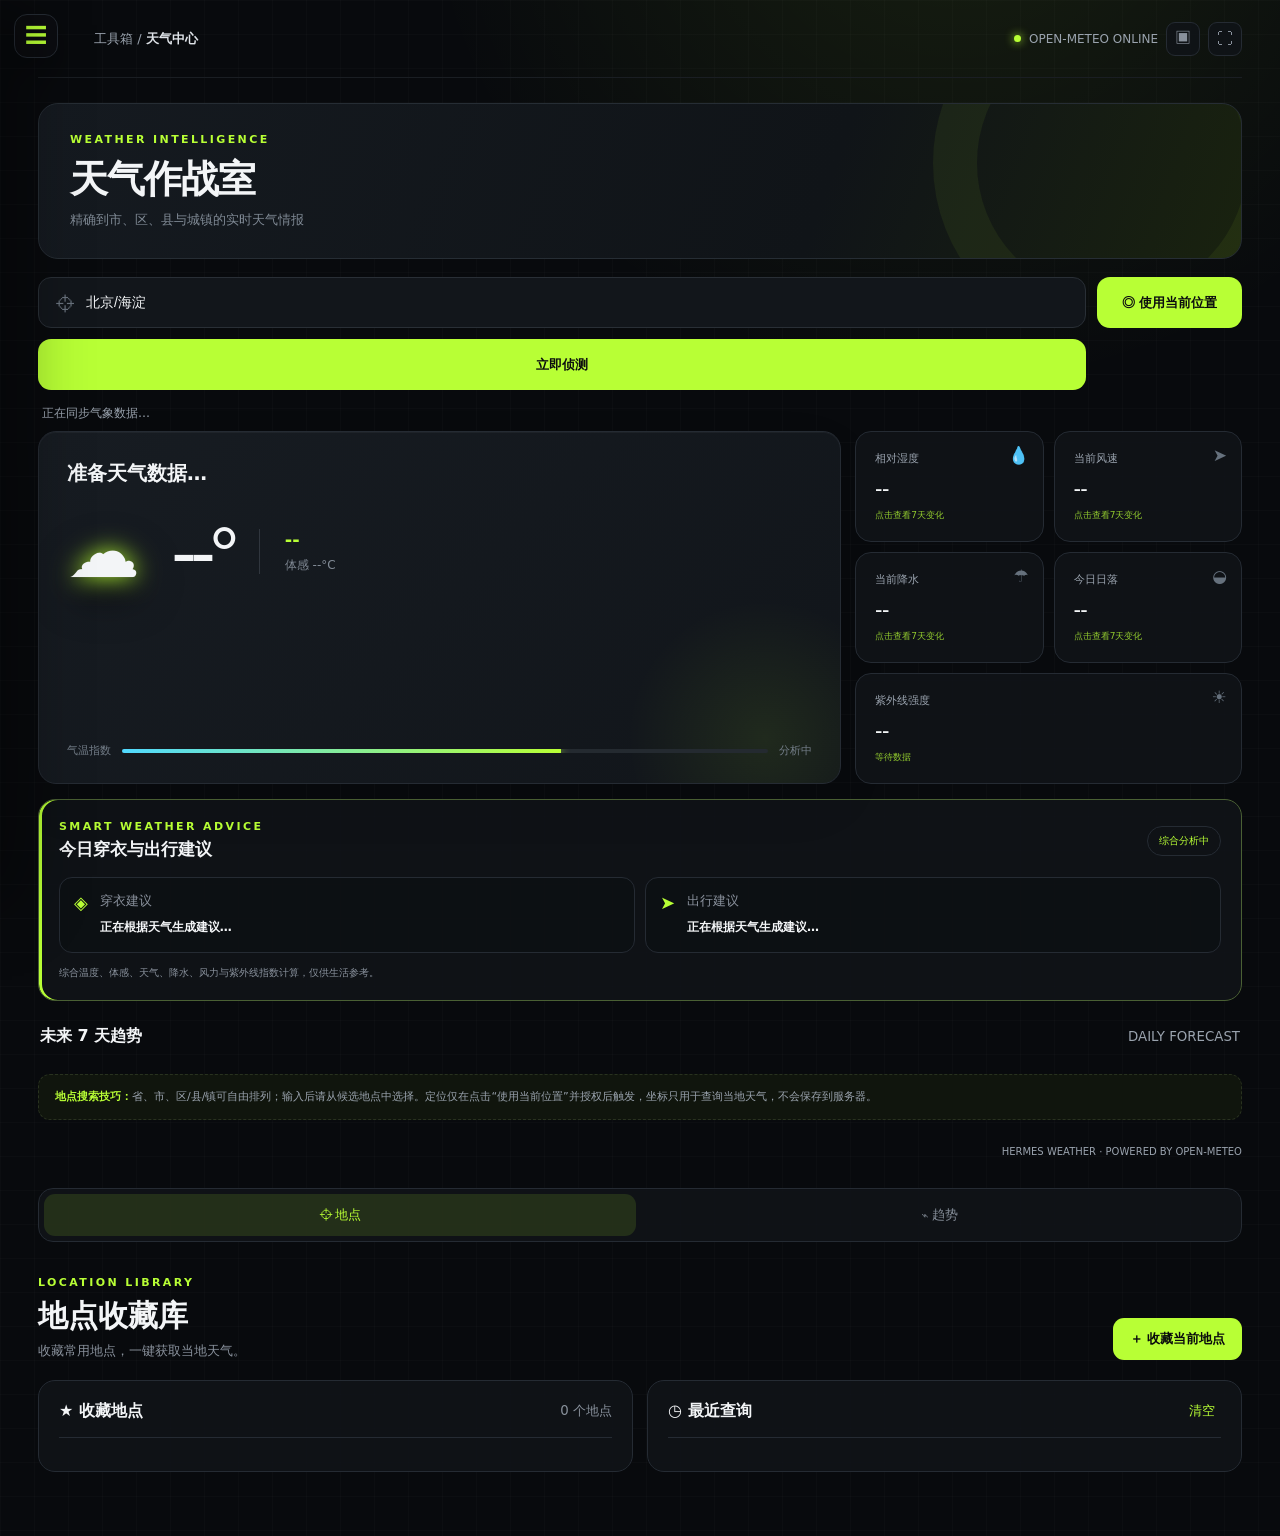
==== index.html @ 8cc435bb "chore: replace all site icons with official brand SVG icons (164 apps)" ====
<!doctype html>
<html lang="zh-CN"><head><meta charset="utf-8"><meta http-equiv="X-UA-Compatible" content="IE=edge"><meta name="renderer" content="webkit"><meta name="format-detection" content="telephone=no"><meta name="apple-mobile-web-app-capable" content="yes"><meta name="app-version" content="1.15.0-niche-sites-icons"><meta name="viewport" content="width=device-width,initial-scale=1,viewport-fit=cover"><title>Hermes Weather</title>
<style>
:root{--bg:#080a0d;--surface:#111419;--surface2:#171b21;--line:#252b33;--text:#f3f5f7;--muted:#89919c;--green:#b8ff35;--green2:#80d900;--cyan:#51d9ff;--danger:#ff646d}*{box-sizing:border-box}html{scroll-behavior:smooth}body{margin:0;min-height:100vh;color:var(--text);font-family:"Microsoft YaHei UI","Segoe UI",system-ui,sans-serif;background:var(--bg);background-image:radial-gradient(circle at 75% -10%,rgba(184,255,53,.09),transparent 28%),linear-gradient(rgba(255,255,255,.014) 1px,transparent 1px),linear-gradient(90deg,rgba(255,255,255,.014) 1px,transparent 1px);background-size:auto,34px 34px,34px 34px}.shell{display:grid;grid-template-columns:78px 1fr;min-height:100vh}.sidebar{position:fixed;inset:0 auto 0 0;width:78px;background:#0c0e11;border-right:1px solid #1d2228;display:flex;flex-direction:column;align-items:center;z-index:20}.logo{width:43px;height:43px;margin:22px 0 30px;border-radius:13px;display:grid;place-items:center;background:var(--green);color:#090b0d;font:bold 21px "Segoe UI";box-shadow:0 0 30px #b8ff3530}.nav{display:flex;flex-direction:column;gap:12px}.nav-item{position:relative;width:46px;height:46px;border:0;border-radius:12px;background:transparent;color:#717984;display:grid;place-items:center;font-size:20px;cursor:pointer}.nav-item.active,.nav-item:hover{color:var(--green);background:#b8ff3510}.nav-item.active:before{content:"";position:absolute;left:-16px;width:3px;height:23px;border-radius:3px;background:var(--green);box-shadow:0 0 12px var(--green)}.avatar{margin-top:auto;margin-bottom:22px;width:37px;height:37px;border-radius:50%;display:grid;place-items:center;background:#20252c;color:var(--green);font-weight:bold;border:1px solid #303740}.page{grid-column:2;padding:0 38px 38px;max-width:1500px;width:100%;margin:auto}.topbar{height:78px;display:flex;align-items:center;justify-content:space-between;border-bottom:1px solid #1a1e23}.crumb{color:#737b86;font-size:13px}.crumb b{color:#dfe3e8}.online{display:flex;align-items:center;gap:8px;color:#828b96;font-size:12px}.dot{width:7px;height:7px;border-radius:50%;background:var(--green);box-shadow:0 0 10px var(--green)}.banner{position:relative;overflow:hidden;margin:25px 0 18px;padding:29px 31px;border-radius:20px;border:1px solid #262d34;background:linear-gradient(110deg,#151a20 0%,#101418 65%,#19220f 100%)}.banner:after{content:"";position:absolute;width:270px;height:270px;right:-50px;top:-120px;border:44px solid rgba(184,255,53,.06);border-radius:50%}.eyebrow{color:var(--green);font-size:11px;font-weight:800;letter-spacing:2.4px}.banner h1{font-size:clamp(25px,3vw,39px);margin:8px 0 6px;letter-spacing:-1px}.banner p{color:#7f8994;margin:0;font-size:13px}.search-area{display:grid;grid-template-columns:1fr auto;gap:11px;margin:0 0 15px}.searchbox{position:relative}.searchbox:before{content:"⌖";position:absolute;left:17px;top:50%;transform:translateY(-50%);color:#69727d;font-size:19px}.searchbox input{width:100%;height:51px;padding:0 20px 0 47px;color:#f3f5f7;background:#12161b;border:1px solid #292f36;border-radius:13px;outline:none;font-size:14px;transition:.2s}.searchbox input:focus{border-color:#607e2d;box-shadow:0 0 0 3px #b8ff350c}.search-area button{height:51px;padding:0 25px;border:0;border-radius:13px;color:#0b0d0f;background:var(--green);font-weight:900;cursor:pointer;transition:.2s}.search-area button:hover{background:#ccff6e;transform:translateY(-1px)}.search-area button:disabled{filter:grayscale(.7);cursor:wait}.status{min-height:26px;padding:0 4px;color:#78818c;font-size:12px}.status.error{color:var(--danger)}.dashboard{display:grid;grid-template-columns:minmax(410px,1.35fr) minmax(280px,.65fr);gap:14px}.hero{position:relative;overflow:hidden;min-height:280px;padding:28px;border:1px solid var(--line);border-radius:18px;background:linear-gradient(135deg,#171c22,#11151a)}.hero:before{content:"";position:absolute;right:-75px;bottom:-105px;width:300px;height:300px;border-radius:50%;background:radial-gradient(circle,#b8ff3516,transparent 65%)}.location{font-size:20px;font-weight:900}.updated{color:#707985;font-size:11px;margin-top:7px}.hero-main{display:flex;align-items:center;margin-top:22px}.big-icon{font-size:73px;width:105px;filter:drop-shadow(0 12px 18px #0009)}.temperature{font:800 72px "Segoe UI";letter-spacing:-5px}.condition-wrap{margin-left:25px;padding-left:25px;border-left:1px solid #30363e}.condition{color:var(--green);font-size:18px;font-weight:800}.feels{color:#818a95;margin-top:7px;font-size:12px}.tempbar{position:absolute;left:28px;right:28px;bottom:25px;display:flex;align-items:center;gap:11px;color:#747e89;font-size:11px}.bar{height:4px;flex:1;border-radius:4px;background:#242a30;overflow:hidden}.bar i{display:block;width:68%;height:100%;background:linear-gradient(90deg,var(--cyan),var(--green));box-shadow:0 0 10px var(--green)}.metrics{display:grid;grid-template-columns:1fr 1fr;gap:10px}.metric{position:relative;overflow:hidden;padding:19px;border:1px solid var(--line);border-radius:16px;background:var(--surface);transition:.2s}.metric:hover{border-color:#3b472d;transform:translateY(-2px)}.metric small{display:block;color:#78818c;font-size:11px}.metric b{display:block;font:700 21px "Segoe UI";margin-top:10px}.metric span{position:absolute;right:14px;top:13px;color:#66717d;font-size:17px}.forecast-head{display:flex;justify-content:space-between;align-items:center;margin:25px 2px 11px}.forecast-head h2{margin:0;font-size:16px}.forecast-head small{color:#646d77}.forecast{display:grid;grid-template-columns:repeat(7,1fr);gap:9px}.day{position:relative;overflow:hidden;text-align:center;padding:17px 7px;border-radius:15px;border:1px solid var(--line);background:var(--surface);transition:.2s}.day:first-child{border-color:#678c29;background:linear-gradient(180deg,#1b2316,#12161a)}.day:first-child:before{content:"TODAY";position:absolute;right:-20px;top:9px;width:70px;transform:rotate(42deg);color:#0a0c0e;background:var(--green);font:bold 7px "Segoe UI"}.day:hover{transform:translateY(-4px);border-color:#4c5d34}.day .date{color:#79828d;font-size:11px;line-height:1.7}.day .icon{font-size:31px;margin:11px 0 7px;filter:drop-shadow(0 7px 8px #0007)}.day .desc{min-height:34px;font-size:11px}.day .temp{font:700 13px "Segoe UI";margin:8px 0}.day .rain{color:var(--cyan);font-size:10px}.tip{margin-top:16px;padding:13px 16px;border-radius:12px;border:1px dashed #29321f;background:#10150d;color:#778269;font-size:11px}.tip b{color:var(--green)}footer{text-align:right;color:#484f58;font-size:10px;margin-top:18px}@media(max-width:930px){.dashboard{grid-template-columns:1fr}.hero{min-height:260px}.metrics{grid-template-columns:repeat(4,1fr)}.forecast{overflow-x:auto;grid-template-columns:repeat(7,125px);padding-bottom:8px}}@media(max-width:680px){.shell{grid-template-columns:1fr}.sidebar{display:none}.page{grid-column:1;padding:0 17px 25px}.topbar{height:58px}.banner{padding:22px}.metrics{grid-template-columns:1fr 1fr}.hero-main{flex-wrap:wrap}.big-icon{font-size:55px;width:80px}.temperature{font-size:57px}.condition-wrap{margin-left:14px;padding-left:14px}.search-area button{padding:0 16px}.forecast-head{margin-top:20px}}

.view{display:none}.view.active-view{display:block}.tool-view{padding-top:30px;animation:fadeIn .25s ease}@keyframes fadeIn{from{opacity:0;transform:translateY(5px)}to{opacity:1;transform:none}}.tool-head{display:flex;justify-content:space-between;align-items:flex-end;margin-bottom:20px}.tool-head h1{font-size:30px;margin:7px 0 5px}.tool-head p{color:var(--muted);font-size:13px;margin:0}.lime-btn{border:0;border-radius:11px;padding:12px 17px;background:var(--green);color:#090b0d;font-weight:900;cursor:pointer}.tool-grid{display:grid;grid-template-columns:1fr 1fr;gap:14px}.tool-panel{border:1px solid var(--line);border-radius:17px;background:var(--surface);padding:20px}.panel-title{display:flex;align-items:center;justify-content:space-between;padding-bottom:15px;border-bottom:1px solid var(--line)}.panel-title small{color:var(--muted)}.text-btn{border:0;background:none;color:var(--green);cursor:pointer}.place-list{display:grid;gap:8px;padding-top:13px}.place-item{display:flex;align-items:center;justify-content:space-between;padding:13px;border:1px solid #242a31;border-radius:12px;background:#0e1115;cursor:pointer;transition:.2s}.place-item:hover{border-color:var(--green);transform:translateX(3px)}.place-item b{font-size:13px}.place-item small{display:block;color:var(--muted);margin-top:4px}.place-actions button{border:0;background:none;color:#69727d;cursor:pointer;font-size:16px}.place-actions button:hover{color:var(--danger)}.empty{padding:35px 10px;text-align:center;color:#626b75;font-size:12px}.chart-panel{padding:15px;height:430px}.chart-panel canvas{width:100%;height:100%}.trend-legend{display:flex;gap:18px;color:var(--muted);font-size:11px}.trend-legend i{display:inline-block;width:8px;height:8px;border-radius:50%;margin-right:6px}.high-dot{background:var(--green)}.low-dot{background:var(--cyan)}.trend-cards{display:grid;grid-template-columns:repeat(4,1fr);gap:10px;margin-top:13px}.trend-cards article{padding:17px;border:1px solid var(--line);border-radius:14px;background:var(--surface)}.trend-cards small{display:block;color:var(--muted)}.trend-cards b{display:block;font-size:21px;margin-top:8px}.settings-list{display:grid;gap:10px}.setting-row{display:flex;align-items:center;justify-content:space-between;min-height:82px;padding:18px 20px;border:1px solid var(--line);border-radius:15px;background:var(--surface)}.setting-row small{display:block;color:var(--muted);margin-top:6px}.segmented{display:flex;padding:3px;border-radius:10px;background:#090b0e}.segmented button{border:0;border-radius:8px;padding:8px 16px;background:transparent;color:var(--muted);cursor:pointer}.segmented button.active{background:var(--green);color:#090b0d;font-weight:bold}.color-picks{display:flex;gap:10px}.color-picks button{width:27px;height:27px;border:3px solid transparent;border-radius:50%;background:var(--pick);cursor:pointer}.color-picks button.active{border-color:white;box-shadow:0 0 0 2px var(--pick)}.switch input{display:none}.switch span{display:block;width:45px;height:24px;border-radius:20px;background:#30363d;cursor:pointer;padding:3px}.switch span:after{content:"";display:block;width:18px;height:18px;border-radius:50%;background:#818a94;transition:.2s}.switch input:checked+span{background:#b8ff3540}.switch input:checked+span:after{transform:translateX(21px);background:var(--green)}.setting-input{width:230px;padding:11px 13px;border:1px solid #30363d;border-radius:10px;outline:none;background:#0b0e12;color:var(--text)}.setting-input:focus{border-color:var(--green)}.outline-btn{padding:10px 17px;border:1px solid #61333a;border-radius:10px;background:transparent;color:#ff7a82;cursor:pointer}.toast{position:fixed;right:25px;bottom:25px;z-index:99;padding:13px 18px;border:1px solid #3b472d;border-radius:11px;background:#151b11;color:var(--text);box-shadow:0 15px 40px #0008;transform:translateY(100px);opacity:0;transition:.25s}.toast.show{transform:none;opacity:1}@media(max-width:800px){.tool-grid{grid-template-columns:1fr}.trend-cards{grid-template-columns:1fr 1fr}.tool-head{align-items:flex-start;gap:15px;flex-direction:column}.setting-row{gap:16px}.chart-panel{height:340px}}@media(max-width:520px){.setting-row{align-items:flex-start;flex-direction:column}.setting-input{width:100%}.trend-cards{grid-template-columns:1fr 1fr}}

.custom-bg,.bg-shade{position:fixed;inset:-25px;pointer-events:none;opacity:0;transition:opacity .35s,filter .25s;z-index:-2}.custom-bg{background-position:center;background-size:cover;background-repeat:no-repeat}.bg-shade{inset:0;background:#080a0d;z-index:-1}.has-custom-bg .custom-bg,.has-custom-bg .bg-shade{opacity:1}.has-custom-bg{background-image:none}.has-custom-bg .sidebar{background:rgba(12,14,17,.9);backdrop-filter:blur(14px)}.has-custom-bg .topbar{background:rgba(8,10,13,.35);backdrop-filter:blur(10px)}.has-custom-bg .banner,.has-custom-bg .hero,.has-custom-bg .metric,.has-custom-bg .day,.has-custom-bg .tool-panel,.has-custom-bg .trend-cards article,.has-custom-bg .setting-row{backdrop-filter:blur(14px);background-color:rgba(15,18,22,.82)}.bg-controls{display:flex;align-items:center;gap:15px}.upload-btn{border-color:#52682d;color:var(--green)}.range-controls{display:flex;gap:22px}.range-controls label{display:grid;grid-template-columns:48px 140px 42px;align-items:center;gap:8px;color:var(--muted);font-size:11px}.range-controls input{accent-color:var(--green)}.range-controls output{color:var(--text);text-align:right;font:11px "Segoe UI"}@media(max-width:650px){.range-controls{width:100%;flex-direction:column}.range-controls label{grid-template-columns:45px 1fr 40px}.bg-controls{width:100%;justify-content:flex-start}}

.accent-controls{display:flex;align-items:center;gap:15px}.custom-color{display:flex;align-items:center;gap:7px;color:var(--muted);font-size:11px;cursor:pointer}.custom-color input{width:30px;height:30px;padding:0;border:0;border-radius:7px;background:transparent;cursor:pointer}.mode-select{display:flex;gap:7px}.mode-select button{padding:9px 13px;border:1px solid #30363d;border-radius:10px;background:#0c0f13;color:var(--muted);cursor:pointer}.mode-select button.active{border-color:var(--green);color:var(--green);background:color-mix(in srgb,var(--green) 9%,transparent)}.mode-select i{font-style:normal;margin-right:4px}.single-range{display:grid;grid-template-columns:minmax(150px,220px) 45px;align-items:center;gap:10px}.single-range input{accent-color:var(--green)}.single-range output{text-align:right;color:var(--text);font:12px "Segoe UI"}
body.theme-light{--bg:#e9edf2;--surface:#f9fafb;--surface2:#eef1f4;--line:#d3d9e0;--text:#171b20;--muted:#65707d;background-color:var(--bg);background-image:radial-gradient(circle at 75% -10%,color-mix(in srgb,var(--green) 15%,transparent),transparent 30%),linear-gradient(rgba(0,0,0,.025) 1px,transparent 1px),linear-gradient(90deg,rgba(0,0,0,.025) 1px,transparent 1px)}body.theme-light .sidebar{background:rgba(247,249,251,var(--panel-alpha));border-color:#d7dde3}body.theme-light .topbar{border-color:#d4dae0}body.theme-light .banner{background:linear-gradient(110deg,rgba(255,255,255,var(--panel-alpha)),rgba(240,244,247,var(--panel-alpha)),color-mix(in srgb,var(--green) 12%,rgba(255,255,255,var(--panel-alpha))))}body.theme-light .hero,body.theme-light .metric,body.theme-light .day,body.theme-light .tool-panel,body.theme-light .trend-cards article,body.theme-light .setting-row{background:rgba(249,250,251,var(--panel-alpha));box-shadow:0 8px 30px rgba(37,48,59,.07)}body.theme-light .searchbox input,body.theme-light .setting-input,body.theme-light .place-item,body.theme-light .mode-select button{background:rgba(255,255,255,.92);color:#171b20;border-color:#cfd6dd}body.theme-light .day:first-child{background:linear-gradient(180deg,color-mix(in srgb,var(--green) 12%,white),rgba(249,250,251,var(--panel-alpha)))}body.theme-light .bg-shade{background:#eef1f4}.hero,.metric,.day,.tool-panel,.trend-cards article,.setting-row,.banner{background-color:rgba(var(--panel-rgb,17,20,25),var(--panel-alpha,.88))}.sidebar{background-color:rgba(var(--sidebar-rgb,12,14,17),var(--panel-alpha,.88))}@media(max-width:700px){.mode-select{flex-wrap:wrap}.accent-controls{width:100%;justify-content:space-between}.single-range{width:100%}}

.searchbox{z-index:12}.suggestions{position:absolute;left:0;right:0;top:57px;display:none;max-height:330px;overflow:auto;padding:7px;border:1px solid var(--line);border-radius:13px;background:rgba(var(--panel-rgb),.97);box-shadow:0 20px 50px #0009;backdrop-filter:blur(18px);z-index:50}.suggestions.show{display:block}.suggestion{display:flex;align-items:center;justify-content:space-between;padding:11px 12px;border-radius:9px;cursor:pointer}.suggestion:hover,.suggestion.selected{background:color-mix(in srgb,var(--green) 11%,transparent)}.suggestion b{font-size:12px}.suggestion small{display:block;color:var(--muted);margin-top:3px;font-size:10px}.suggestion em{font-style:normal;color:#5f6975;font-size:10px}.suggestion-empty{padding:18px;text-align:center;color:var(--muted);font-size:11px}.weather-scene{position:fixed;inset:0;overflow:hidden;pointer-events:none;z-index:-4;transition:background 1s}.scene-sky,.scene-clouds,.scene-rain,.scene-snow,.scene-flash{position:absolute;inset:0}.scene-sky{transition:background 1s}.weather-clear .scene-sky{background:radial-gradient(circle at 78% 18%,rgba(255,191,55,.38),transparent 17%),linear-gradient(150deg,#163353,#090c12 70%)}.weather-cloudy .scene-sky{background:linear-gradient(150deg,#29333e,#090b0e 75%)}.weather-rain .scene-sky,.weather-storm .scene-sky{background:linear-gradient(150deg,#172b3c,#07090d 72%)}.weather-snow .scene-sky{background:linear-gradient(150deg,#7a94a7,#18212a 72%)}.weather-fog .scene-sky{background:linear-gradient(150deg,#64717a,#15191d 75%)}.scene-orb{position:absolute;right:10%;top:8%;width:150px;height:150px;border-radius:50%;opacity:0;transition:1s}.weather-clear .scene-orb{opacity:.85;background:#ffd769;box-shadow:0 0 70px #ffcb4f80}.scene-clouds{opacity:0;background:radial-gradient(ellipse at 20% 22%,rgba(210,223,231,.2) 0 9%,transparent 28%),radial-gradient(ellipse at 75% 34%,rgba(178,194,204,.18) 0 12%,transparent 32%);animation:cloudMove 24s ease-in-out infinite alternate}.weather-cloudy .scene-clouds,.weather-rain .scene-clouds,.weather-storm .scene-clouds,.weather-snow .scene-clouds,.weather-fog .scene-clouds{opacity:1}@keyframes cloudMove{to{transform:translateX(5%) scale(1.08)}}.weather-rain .scene-rain,.weather-storm .scene-rain{opacity:.55;background-image:repeating-linear-gradient(105deg,transparent 0 18px,rgba(116,207,255,.5) 19px 20px,transparent 21px 35px);background-size:42px 110px;animation:rainFall .55s linear infinite}@keyframes rainFall{to{background-position:-15px 110px}}.scene-rain,.scene-snow{opacity:0}.weather-snow .scene-snow{opacity:.75;background-image:radial-gradient(circle,#fff 0 2px,transparent 2.5px),radial-gradient(circle,#d9f3ff 0 1.5px,transparent 2px);background-size:55px 70px,83px 92px;animation:snowFall 7s linear infinite}@keyframes snowFall{to{background-position:40px 350px,-35px 460px}}.weather-storm .scene-flash{animation:flash 6s infinite}@keyframes flash{0%,90%,94%,100%{background:transparent}91%,93%{background:rgba(210,235,255,.18)}}.has-custom-bg .weather-scene{mix-blend-mode:screen;opacity:.6}body.theme-light .weather-scene{filter:saturate(.75) brightness(1.3);opacity:.42}body.weather-clear{--weather-glow:#ffd24d}body.weather-rain{--weather-glow:#51d9ff}body.weather-snow{--weather-glow:#dff7ff}body.weather-storm{--weather-glow:#9da9ff}body.weather-cloudy,body.weather-fog{--weather-glow:#aebdca}.big-icon{text-shadow:0 0 25px var(--weather-glow,var(--green))}.hero{box-shadow:inset 0 1px rgba(255,255,255,.04),0 20px 60px rgba(0,0,0,calc((100 - var(--opacity-num,88))*.004))}

/* Full-screen weather particle layer and layout repairs */
.weather-scene{position:fixed;inset:0;width:100vw;height:100vh;z-index:-3;overflow:hidden}.weather-canvas{position:absolute;inset:0;width:100%;height:100%;display:block;opacity:.92}.custom-bg{z-index:-4}.bg-shade{z-index:-2}.shell{position:relative;z-index:1}.page{min-width:0;padding-bottom:64px}.nav-item.active:before{left:-14px}.forecast{min-width:0}.day{min-width:0}.day:first-child:before{right:-17px;top:10px}.day .desc{overflow-wrap:anywhere;line-height:1.45}.updated,.status,.metric small,.day .date,.forecast-head small,.tip,footer,.crumb,.online{color:#9aa3ae}.tip{line-height:1.6}footer{min-height:28px;padding:8px 0 4px}.search-area{position:relative;z-index:15}.dashboard,.forecast-head,.forecast,.tip,footer{position:relative;z-index:2}@media(max-width:1100px){.forecast{grid-template-columns:repeat(7,minmax(105px,1fr));gap:7px}.day{padding-left:5px;padding-right:5px}.day .desc{font-size:10px}}@media(max-width:930px){.forecast{grid-template-columns:repeat(7,125px);overflow-x:auto;scrollbar-color:var(--green) transparent}.page{padding-bottom:75px}}@media(max-width:680px){.hero-main{gap:2px}.condition-wrap{max-width:44%}.updated{overflow-wrap:anywhere}.page{padding-bottom:80px}}@media(prefers-reduced-motion:reduce){.weather-canvas{display:none}.scene-clouds,.scene-flash{animation:none!important}}
body{isolation:isolate}.custom-bg{z-index:0}.bg-shade{z-index:1}.weather-scene{z-index:2}.shell{z-index:3}.sidebar{z-index:20}.toast{z-index:99}
.weather-scene{opacity:1!important;visibility:visible!important}.scene-sky{opacity:.72}.has-custom-bg .scene-sky{opacity:.28}.weather-canvas{opacity:1;mix-blend-mode:screen}.weather-rain .weather-canvas,.weather-storm .weather-canvas{filter:drop-shadow(0 0 2px rgba(120,210,255,.45))}.weather-snow .weather-canvas{filter:drop-shadow(0 0 3px rgba(255,255,255,.65))}@media(prefers-reduced-motion:reduce){.weather-canvas{display:block!important;opacity:.72}.scene-clouds,.scene-flash{animation:none!important}}

/* Precipitation must remain visible across the entire viewport, including translucent panels. */
.weather-canvas{position:fixed!important;inset:0!important;width:100vw!important;height:100vh!important;z-index:12!important;pointer-events:none!important;opacity:.68!important;mix-blend-mode:screen;visibility:visible!important}.weather-rain~.weather-canvas,.weather-storm~.weather-canvas{opacity:.72!important}.sidebar{z-index:20}.suggestions{z-index:50}.toast{z-index:99}body.theme-light .weather-canvas{mix-blend-mode:multiply;opacity:.38!important}@media(prefers-reduced-motion:reduce){.weather-canvas{display:block!important;opacity:.32!important}}

.precip-overlay{position:fixed;inset:-120px -80px;z-index:11;pointer-events:none;display:none}.weather-rain .precip-overlay,.weather-storm .precip-overlay{display:block;opacity:.38;background-image:repeating-linear-gradient(107deg,transparent 0 20px,rgba(150,218,255,.62) 21px 22px,transparent 23px 42px);background-size:48px 125px;animation:fullRain .62s linear infinite;mix-blend-mode:screen}.weather-storm .precip-overlay{opacity:.5;animation-duration:.42s}.weather-snow .precip-overlay{display:block;opacity:.5;background-image:radial-gradient(circle,rgba(255,255,255,.9) 0 2px,transparent 2.7px),radial-gradient(circle,rgba(220,245,255,.8) 0 1.4px,transparent 2px);background-size:58px 72px,91px 105px;animation:fullSnow 7s linear infinite;mix-blend-mode:screen}@keyframes fullRain{to{background-position:-34px 125px}}@keyframes fullSnow{to{background-position:45px 430px,-35px 525px}}body.theme-light .weather-rain .precip-overlay,body.theme-light .weather-storm .precip-overlay{mix-blend-mode:multiply;opacity:.25}@media(prefers-reduced-motion:reduce){.precip-overlay{animation:none!important;opacity:.2!important}}

/* Refined weather depth: soft far precipitation + random near particles. */
.weather-rain .precip-overlay{opacity:calc(.20 * var(--fx-intensity,1));background-size:61px 145px;animation-duration:.78s}.weather-storm .precip-overlay{opacity:calc(.28 * var(--fx-intensity,1));background-size:48px 132px;animation-duration:.52s}.weather-snow .precip-overlay{opacity:calc(.32 * var(--fx-intensity,1))}.weather-rain .weather-canvas,.weather-storm .weather-canvas{opacity:.78!important}.weather-snow .weather-canvas{opacity:.82!important}

/* Natural droplet rain: Canvas draws teardrop particles; CSS supplies only a subtle distant layer. */
.weather-rain .precip-overlay,.weather-storm .precip-overlay{display:block;background-image:radial-gradient(ellipse at center,rgba(168,222,250,.55) 0 1px,transparent 1.7px);background-size:38px 64px;animation:farDrops 1.4s linear infinite;mix-blend-mode:screen;opacity:.08}.rain-level-1 .precip-overlay{animation-duration:1.65s;opacity:.05}.rain-level-2 .precip-overlay{animation-duration:1.2s;opacity:.07}.rain-level-3 .precip-overlay{animation-duration:.88s;opacity:.09}.rain-level-4 .precip-overlay{animation-duration:.68s;opacity:.16}@keyframes farDrops{to{background-position:-18px 128px}}.weather-rain .weather-canvas,.weather-storm .weather-canvas{opacity:.9!important;filter:drop-shadow(0 1px 2px rgba(94,185,235,.18))}body.theme-light .weather-rain .precip-overlay,body.theme-light .weather-storm .precip-overlay{opacity:.035;mix-blend-mode:multiply}body.theme-light .weather-rain .weather-canvas,body.theme-light .weather-storm .weather-canvas{opacity:.62!important;mix-blend-mode:multiply}

/* Grid precipitation removed: all rain/snow now comes from random Canvas particles only. */
.precip-overlay,.weather-rain .precip-overlay,.weather-storm .precip-overlay,.weather-snow .precip-overlay{display:none!important;background:none!important;animation:none!important}

.top-actions{display:flex;align-items:center;gap:8px}.window-action{width:34px;height:34px;padding:0;border:1px solid var(--line);border-radius:9px;background:rgba(var(--panel-rgb),var(--panel-alpha));color:var(--muted);cursor:pointer;font-size:16px}.window-action:hover{border-color:var(--green);color:var(--green)}
/* Fullscreen and compact-window layout */
body.fullscreen-ui .page{max-width:none;padding-left:42px;padding-right:42px}body.fullscreen-ui .banner{margin-top:18px}.shell,.page{min-height:100vh}.hero-main,.metric,.day{min-width:0}
@media(max-width:760px){.page{padding:0 12px 70px}.topbar{height:54px}.crumb{font-size:11px}.online{display:none}.banner{margin:13px 0 12px;padding:19px 18px;border-radius:15px}.banner h1{font-size:25px}.banner p{font-size:11px}.search-area{grid-template-columns:minmax(0,1fr) auto;gap:7px}.searchbox input{height:46px;padding-left:40px;font-size:12px}.search-area button{height:46px;padding:0 13px;font-size:12px}.dashboard{gap:9px}.hero{min-height:235px;padding:19px}.location{font-size:17px}.big-icon{font-size:50px;width:72px}.temperature{font-size:52px}.condition-wrap{margin-left:9px;padding-left:10px}.metrics{gap:7px}.metric{padding:14px}.metric b{font-size:17px}.forecast-head{margin-top:17px}.tip{font-size:10px;padding:10px}.tool-view{padding-top:18px}.tool-head h1{font-size:24px}.chart-panel{height:300px}}
@media(max-width:480px){.top-actions{gap:4px}.window-action{width:30px;height:30px}.search-area{grid-template-columns:1fr}.search-area button{width:100%}.hero-main{display:grid;grid-template-columns:58px 82px 1fr}.big-icon{font-size:42px;width:auto}.temperature{font-size:44px}.condition-wrap{max-width:none}.metrics{grid-template-columns:1fr 1fr}.metric{min-height:82px}.forecast{grid-template-columns:repeat(7,112px)}.tool-grid{grid-template-columns:1fr}.trend-cards{grid-template-columns:1fr 1fr}.settings-list{gap:7px}.setting-row{padding:15px}.mode-select{width:100%}.mode-select button{flex:1;padding:8px 5px}.color-picks{gap:7px}}
@media(max-width:380px){.page{padding-left:8px;padding-right:8px}.banner h1{font-size:22px}.metrics{grid-template-columns:1fr}.hero-main{grid-template-columns:50px 72px 1fr}.temperature{font-size:39px}.forecast{grid-template-columns:repeat(7,105px)}}

/* Prevent narrow-window horizontal clipping caused by intrinsic grid/card widths. */
html,body{max-width:100%;overflow-x:hidden}.page,.view,.dashboard,.hero,.metrics,.metric,.search-area,.searchbox,.forecast-head,.tip{max-width:100%;min-width:0}.metrics>*{min-width:0}.searchbox input{min-width:0}.shell{width:100%}@media(max-width:480px){.metrics{grid-template-columns:minmax(0,1fr) minmax(0,1fr)}.metric{overflow:hidden}.metric b{font-size:15px;white-space:nowrap}.metric span{right:9px}.page{width:100%;overflow-x:hidden}.forecast{max-width:100%;overflow-x:auto}}

@media(max-width:540px){.metrics{grid-template-columns:1fr}.metric{width:100%}.dashboard{grid-template-columns:1fr}.search-area{grid-template-columns:1fr}.search-area button{width:100%}.banner,.hero,.metrics,.metric{box-sizing:border-box}.topbar{padding-right:2px}}

.locate-btn{height:58px;padding:0 18px;border:1px solid color-mix(in srgb,var(--green) 45%,var(--line));border-radius:13px;background:rgba(var(--panel-rgb),var(--panel-alpha));color:var(--text);font-weight:700;cursor:pointer;white-space:nowrap;transition:.2s}.locate-btn:hover{border-color:var(--green);color:var(--green)}.locate-btn:disabled{opacity:.55;cursor:wait}@media(max-width:760px){.search-area{flex-wrap:wrap}.searchbox{flex:1 1 100%}.locate-btn,#btn{flex:1}}

.metric{width:100%;color:var(--text);text-align:left;font-family:inherit;cursor:pointer}.metric:focus-visible{outline:2px solid var(--green);outline-offset:2px}.metric em{display:block;margin-top:8px;color:var(--green);font-size:9px;font-style:normal;opacity:.78}.metric-modal{position:fixed;inset:0;z-index:120;display:none;align-items:center;justify-content:center;padding:20px;background:#020407c9;backdrop-filter:blur(12px)}.metric-modal.show{display:flex}.metric-dialog{position:relative;width:min(820px,96vw);max-height:92vh;overflow:auto;padding:27px;border:1px solid color-mix(in srgb,var(--green) 35%,var(--line));border-radius:20px;background:rgba(var(--panel-rgb),.98);box-shadow:0 30px 90px #000}.metric-dialog h2{margin:7px 0}.metric-dialog p{margin:0 0 16px;color:var(--muted)}.metric-close{position:absolute;right:16px;top:14px;width:34px;height:34px;border:1px solid var(--line);border-radius:9px;background:transparent;color:var(--text);font-size:22px;cursor:pointer}.metric-dialog canvas{display:block;width:100%;height:300px}.metric-values{display:grid;grid-template-columns:repeat(7,1fr);gap:7px;margin-top:14px}.metric-values div{padding:10px 5px;border:1px solid var(--line);border-radius:10px;text-align:center}.metric-values small{display:block;color:var(--muted)}.metric-values b{display:block;margin-top:5px;font-size:12px}@media(max-width:650px){.metric-dialog canvas{height:230px}.metric-values{grid-template-columns:repeat(4,1fr)}}

.metrics .uv-metric{grid-column:1/-1}.advice-panel{margin-top:15px;padding:20px;border:1px solid color-mix(in srgb,var(--green) 25%,var(--line));border-radius:17px;background:rgba(var(--panel-rgb),var(--panel-alpha));box-shadow:inset 3px 0 var(--green)}.advice-title{display:flex;align-items:center;justify-content:space-between;gap:15px}.advice-title h2{margin:5px 0 0;font-size:17px}.advice-title>span{padding:7px 11px;border:1px solid var(--line);border-radius:999px;color:var(--green);font-size:10px}.advice-grid{display:grid;grid-template-columns:1fr 1fr;gap:10px;margin-top:16px}.advice-grid article{display:flex;gap:12px;align-items:flex-start;padding:14px;border:1px solid var(--line);border-radius:13px;background:rgba(0,0,0,.12)}.advice-grid article>span{color:var(--green);font-size:18px}.advice-grid small{display:block;color:var(--muted);margin-bottom:6px}.advice-grid b{font-size:12px;line-height:1.75}.advice-panel>p{margin:13px 0 0;color:var(--muted);font-size:10px}@media(max-width:650px){.advice-grid{grid-template-columns:1fr}.advice-title{align-items:flex-start;flex-direction:column}}

body.compact-ui .page{max-width:980px}body.compact-ui .banner{padding-top:18px;padding-bottom:18px}body.compact-ui .weather-canvas{display:block!important;visibility:visible!important;opacity:.72!important}body.compact-ui .weather-scene{display:block!important;visibility:visible!important}.compact-ui .scene-sky,.compact-ui .scene-clouds,.compact-ui .scene-orb{animation-play-state:running!important}
/* Mobile dock regression fix: keep all four tool views reachable on narrow web screens. */
@media(max-width:680px){
 .page{padding-bottom:calc(92px + env(safe-area-inset-bottom))}
 .sidebar{display:flex;position:fixed;left:0;right:0;bottom:0;top:auto;width:auto;height:calc(72px + env(safe-area-inset-bottom));padding:7px 8px env(safe-area-inset-bottom);flex-direction:row;align-items:center;z-index:1000;border-right:0;border-top:1px solid rgba(255,255,255,.12);background:rgba(var(--sidebar-rgb,12,14,17),.96);backdrop-filter:blur(20px)}
 .sidebar .logo,.sidebar .avatar{display:none}.nav{display:grid;grid-template-columns:1fr;width:100%;gap:4px}
 .nav-item{width:100%;height:56px;border-radius:13px;display:flex;flex-direction:column;gap:2px;align-items:center;justify-content:center;font-size:20px}
 .nav-item::after{content:attr(data-label);font-size:11px;font-weight:700;letter-spacing:.04em}.nav-item.active:before{display:none}
 .nav-item.active{background:color-mix(in srgb,var(--green) 13%,transparent)}
 .toast{bottom:calc(86px + env(safe-area-inset-bottom))}
}

.weather-subtabs{display:flex;gap:8px;margin:22px 0 4px;padding:5px;border:1px solid var(--line);border-radius:15px;background:rgba(var(--panel-rgb,17,20,25),var(--panel-alpha,.88));position:relative;z-index:3}.weather-subtab{flex:1;min-height:42px;border:0;border-radius:11px;background:transparent;color:var(--muted);font:700 13px inherit;cursor:pointer}.weather-subtab:hover,.weather-subtab.active{color:var(--green);background:color-mix(in srgb,var(--green) 12%,transparent)}.weather-subpanel{display:none}.weather-subpanel.active-subpanel{display:block;animation:fadeIn .2s ease}.network-banner{background:linear-gradient(110deg,#101820,#101418 62%,#102122)}.network-grid{display:grid;grid-template-columns:1.12fr .88fr;gap:14px}.network-card{padding:24px;border:1px solid var(--line);border-radius:19px;background:rgba(var(--panel-rgb,17,20,25),var(--panel-alpha,.88));box-shadow:0 20px 50px rgba(0,0,0,.22)}.network-card-head{display:flex;align-items:flex-start;justify-content:space-between;gap:14px}.network-card-head small{color:var(--green);font-size:10px;letter-spacing:1.4px}.network-card h2{margin:6px 0 0;font-size:19px}.network-state{padding:6px 10px;border:1px solid var(--line);border-radius:999px;color:var(--muted);font-size:10px}.network-state.loading{color:var(--green);animation:pulse 1.2s ease-in-out infinite}.network-state.error{color:var(--danger)}@keyframes pulse{50%{opacity:.45}}.ip-hero{display:flex;align-items:center;justify-content:space-between;gap:12px;margin:28px 0 21px}.ip-hero>b{font:800 clamp(25px,4vw,42px) "Segoe UI";letter-spacing:-1px;word-break:break-all}.icon-action{width:38px;height:38px;border:1px solid var(--line);border-radius:10px;background:transparent;color:var(--green);font-size:20px;cursor:pointer}.network-details{display:grid;grid-template-columns:1fr 1fr;gap:9px}.network-details>div{padding:14px;border:1px solid var(--line);border-radius:12px;background:rgba(0,0,0,.13)}.network-details small{display:block;color:var(--muted);font-size:10px}.network-details b{display:block;margin-top:7px;font-size:13px;word-break:break-word}.network-note{color:var(--muted);font-size:11px;line-height:1.65}.speed-display{display:flex;align-items:flex-end;justify-content:center;gap:8px;margin:42px 0 24px}.speed-display b{font:800 clamp(48px,8vw,78px) "Segoe UI";letter-spacing:-2px;color:var(--green);min-width:120px;text-align:right}.speed-display b.idle{color:var(--muted);letter-spacing:0}.speed-display span{padding-bottom:12px;color:var(--muted);font-weight:700}.speed-progress{height:9px;border-radius:99px;background:#080a0d;overflow:hidden}.speed-progress i{display:block;width:0;height:100%;border-radius:inherit;background:linear-gradient(90deg,var(--cyan),var(--green));box-shadow:0 0 15px var(--green);transition:width .15s}.speed-progress.running i{animation:speedSweep 1.25s ease-in-out infinite}@keyframes speedSweep{0%{width:8%;transform:translateX(-100%)}65%{width:62%}100%{width:25%;transform:translateX(420%)}}.speed-button{width:100%;margin-top:15px;min-height:46px}.network-tip{margin-top:14px;padding:14px 16px;border:1px dashed var(--line);border-radius:12px;color:var(--muted);font-size:11px}.network-tip b{color:var(--green)}@media(max-width:800px){.network-grid{grid-template-columns:1fr}}@media(max-width:520px){.weather-subtabs{position:sticky;top:4px;z-index:40}.network-card{padding:18px}.network-details{grid-template-columns:1fr}.speed-display{margin-top:28px}}
@media(max-width:680px){#networkView{padding-bottom:130px}.speed-card{margin-bottom:30px}}

/* Today hot news */
.news-banner{background:linear-gradient(112deg,#17140d,#111419 58%,#18120f)}.news-toolbar{display:flex;align-items:center;justify-content:space-between;gap:14px;margin:16px 0 12px}.news-meta{color:var(--muted);font-size:12px}.news-meta b{color:var(--text)}.news-refresh{min-width:112px;min-height:40px}.news-refresh:disabled{opacity:.55;cursor:wait}.news-tabs{display:flex;gap:8px;overflow-x:auto;padding:5px;margin-bottom:14px;border:1px solid var(--line);border-radius:15px;background:rgba(var(--panel-rgb,17,20,25),var(--panel-alpha,.88))}.news-tab{flex:0 0 auto;min-width:92px;height:40px;border:0;border-radius:11px;background:transparent;color:var(--muted);font:700 12px inherit;cursor:pointer}.news-tab:hover,.news-tab.active{color:var(--green);background:color-mix(in srgb,var(--green) 12%,transparent)}.news-layout{display:grid;grid-template-columns:minmax(0,.92fr) minmax(360px,1.08fr);gap:14px;align-items:start}.news-card,.news-reader{border:1px solid var(--line);border-radius:19px;background:rgba(var(--panel-rgb,17,20,25),var(--panel-alpha,.88));box-shadow:0 20px 50px rgba(0,0,0,.22)}.news-list{padding:8px;min-height:520px}.news-item{width:100%;display:grid;grid-template-columns:42px 1fr auto;gap:12px;align-items:center;padding:14px 12px;border:0;border-bottom:1px solid var(--line);background:transparent;color:var(--text);text-align:left;cursor:pointer;border-radius:12px}.news-item:hover,.news-item.active{background:color-mix(in srgb,var(--green) 8%,transparent)}.news-rank{display:grid;place-items:center;width:34px;height:34px;border-radius:10px;background:rgba(255,255,255,.045);color:var(--muted);font:800 13px "Segoe UI"}.news-item:nth-child(-n+3) .news-rank{color:#090b0d;background:var(--green)}.news-copy{min-width:0}.news-copy b{display:block;font-size:14px;line-height:1.55;overflow-wrap:anywhere;word-break:normal}.news-copy small{display:block;margin-top:5px;color:var(--muted);white-space:nowrap;overflow:hidden;text-overflow:ellipsis}.news-arrow{color:var(--green);font-size:18px}.news-empty{display:grid;place-items:center;min-height:500px;padding:32px;color:var(--muted);text-align:center;line-height:1.8}.news-reader{position:sticky;top:16px;overflow:hidden}.news-reader-head{display:flex;align-items:center;justify-content:space-between;gap:12px;padding:14px 16px;border-bottom:1px solid var(--line)}.news-reader-head div{min-width:0}.news-reader-head small{display:block;color:var(--green);font-size:10px}.news-reader-head b{display:block;margin-top:5px;white-space:nowrap;overflow:hidden;text-overflow:ellipsis;font-size:13px}.news-external{color:var(--muted);font-size:11px;text-decoration:none;white-space:nowrap}.news-external:hover{color:var(--green)}.news-frame-wrap{position:relative;height:min(68vh,680px);background:#fff}.news-frame{width:100%;height:100%;border:0;background:#fff}.news-article-body{min-height:520px;max-height:68vh;overflow:auto;padding:24px 26px;background:rgba(var(--panel-rgb,17,20,25),.72);line-height:1.9}.news-article-body h1{margin:0 0 12px;font-size:21px;line-height:1.45}.news-article-body p{margin:0 0 14px;color:var(--text)}.news-article-body .news-crawler-meta{margin-bottom:20px;color:var(--muted);font-size:11px}.news-video-meta{display:flex;flex-direction:column;gap:6px;margin-bottom:12px}.news-video-meta b{font-size:16px;line-height:1.5}.news-video-meta small,.news-video-desc{color:var(--muted);font-size:11px}.news-video-frame{display:block;width:100%;height:min(58vh,520px);border:0;border-radius:12px;background:#000}.news-fallback-frame{display:block;width:100%;height:min(58vh,520px);margin:18px 0;border:1px solid var(--line);border-radius:12px;background:#fff}.news-reader-modal{position:fixed;inset:0;z-index:160;display:none;place-items:center;padding:28px}.news-reader-modal.open{display:grid}.news-reader-backdrop{position:absolute;inset:0;border:0;background:rgba(3,5,8,.78);backdrop-filter:blur(10px);cursor:pointer}.news-reader-modal .news-reader{position:relative;top:auto;width:min(1000px,94vw);max-height:90vh;overflow:hidden;z-index:1;box-shadow:0 35px 100px rgba(0,0,0,.65)}.news-reader-actions{display:flex;align-items:center;gap:12px}.news-reader-close{width:34px;height:34px;border:1px solid var(--line);border-radius:10px;background:rgba(255,255,255,.05);color:var(--text);font-size:22px;cursor:pointer}.news-reader-close:hover{color:var(--green);border-color:var(--green)}body.news-reader-open{overflow:hidden}.news-reader-modal .news-article-body{max-height:calc(90vh - 64px);min-height:min(620px,72vh)}@media(max-width:680px){.news-reader-modal{padding:10px}.news-reader-modal .news-reader{width:100%;max-height:94vh}.news-reader-modal .news-article-body{min-height:70vh;max-height:calc(94vh - 62px);padding:15px}.news-video-frame,.news-fallback-frame{height:52vh}}.news-reader-placeholder{display:grid;place-items:center;min-height:460px;padding:34px;text-align:center;color:#6d747c;line-height:1.8}.news-reader-placeholder.hidden{display:none}.news-article-error{display:grid;place-items:center;min-height:460px;padding:30px;text-align:center;color:var(--muted);line-height:1.8}.news-source-note{padding:10px 16px;color:var(--muted);font-size:10px;line-height:1.55}@media(max-width:900px){.news-layout{grid-template-columns:1fr}.news-reader{position:relative;top:0}.news-frame-wrap{height:62vh}}@media(max-width:680px){.nav{grid-template-columns:1fr}.news-toolbar{align-items:flex-start}.news-list{min-height:390px}.news-empty{min-height:380px}#newsView{padding-bottom:120px}.news-frame-wrap{height:58vh}}
.news-tab-divider{flex:0 0 1px;height:26px;align-self:center;background:var(--line);margin:0 3px}.news-tab.ai-zone{color:var(--cyan)}.news-tab.ai-zone.active,.news-tab.ai-zone:hover{color:var(--cyan);background:color-mix(in srgb,var(--cyan) 13%,transparent)}.news-list{min-height:0}.news-pager{display:flex;flex-wrap:wrap;gap:7px;padding:12px 14px 14px;border-top:1px solid var(--line);position:sticky;bottom:0;z-index:3;background:rgba(var(--panel-rgb,17,20,25),.97);backdrop-filter:blur(14px)}.news-page{min-width:78px;height:34px;padding:0 11px;border:1px solid var(--line);border-radius:9px;background:transparent;color:var(--muted);font:700 11px inherit;cursor:pointer}.news-page:hover,.news-page.active{border-color:color-mix(in srgb,var(--green) 45%,var(--line));color:var(--green);background:color-mix(in srgb,var(--green) 10%,transparent)}.news-article-cover,.news-article-image{display:block;width:min(100%,920px);max-height:560px;object-fit:contain;margin:16px auto;border:1px solid var(--line);border-radius:14px;background:#05070a}.news-image-gallery{display:grid;grid-template-columns:repeat(2,minmax(0,1fr));gap:12px;margin:20px 0}.news-image-gallery .news-article-image{width:100%;height:260px;margin:0;object-fit:cover}.news-article-image-caption{display:block;margin:-9px 0 15px;color:var(--muted);font-size:10px;text-align:center}@media(max-width:680px){.news-tab-divider{display:none}.news-page{flex:1 1 calc(33.333% - 7px);min-width:72px}.news-image-gallery{grid-template-columns:1fr}.news-image-gallery .news-article-image{height:auto;max-height:420px}}
.ai-search-panel{margin-bottom:18px;padding:22px;border:1px solid color-mix(in srgb,var(--cyan) 34%,var(--line));border-radius:20px;background:linear-gradient(120deg,rgba(15,28,34,.96),rgba(var(--panel-rgb,17,20,25),var(--panel-alpha,.9)));box-shadow:0 22px 60px rgba(0,0,0,.24);position:relative;z-index:4}.ai-search-copy{display:flex;align-items:flex-start;gap:14px}.ai-search-copy>span{display:grid;place-items:center;flex:0 0 42px;height:42px;border-radius:13px;color:#071014;background:linear-gradient(135deg,var(--cyan),var(--green));font-size:20px;box-shadow:0 0 24px color-mix(in srgb,var(--cyan) 30%,transparent)}.ai-search-copy h2{margin:3px 0 5px;font-size:22px}.ai-search-copy p{margin:0;color:var(--muted);font-size:12px;line-height:1.6}.ai-search-form{display:grid;grid-template-columns:1fr auto;gap:10px;margin-top:17px}.ai-search-form input{min-width:0;height:50px;padding:0 17px;border:1px solid var(--line);border-radius:13px;outline:0;background:rgba(0,0,0,.24);color:var(--text);font:500 14px inherit}.ai-search-form input:focus{border-color:var(--cyan);box-shadow:0 0 0 3px color-mix(in srgb,var(--cyan) 13%,transparent)}.ai-search-form button{min-width:168px;border:0;border-radius:13px;background:linear-gradient(135deg,var(--cyan),var(--green));color:#071014;font:800 13px inherit;cursor:pointer}.ai-search-form button:hover{filter:brightness(1.08)}.ai-search-foot{display:flex;justify-content:space-between;gap:12px;margin-top:10px;color:var(--cyan);font-size:10px}.ai-search-foot small{color:var(--muted);text-align:right}.news-layout{display:block}.news-card{width:100%;max-width:none}.news-item{cursor:pointer}.news-source-note-inline{padding:12px 15px;color:var(--muted);font-size:10px;border-top:1px solid var(--line)}.study-nav-icon{display:grid;place-items:center;width:28px;height:28px;color:currentColor}.study-nav-icon svg{width:24px;height:24px;display:block;fill:none;stroke:currentColor;stroke-width:1.8;stroke-linecap:round;stroke-linejoin:round}.study-view{padding-top:18px}.study-shell{overflow:hidden;border:1px solid var(--line);border-radius:18px;background:#080a0d;box-shadow:none}.study-frame{display:block;width:100%;height:calc(100vh - 128px);min-height:720px;border:0;background:#080a0d}@media(max-width:680px){.ai-search-panel{padding:17px}.ai-search-form{grid-template-columns:1fr}.ai-search-form button{height:46px}.ai-search-foot{display:block}.ai-search-foot small{display:block;margin-top:5px;text-align:left}.study-view{padding-top:10px}.study-shell{margin:0 -17px -25px;border-radius:0;border-left:0;border-right:0}.study-frame{height:calc(100vh - 140px);min-height:520px}}

/* Left drawer Dock and official-site directory. */
.shell{z-index:auto;display:block;min-height:100vh}.page{position:relative;z-index:3;grid-column:auto;padding-left:38px}.sidebar{position:fixed;inset:0 auto 0 0;width:250px;align-items:stretch;padding:18px 14px;background:rgba(var(--sidebar-rgb,12,14,17),.98);border-right:1px solid var(--line);box-shadow:24px 0 70px rgba(0,0,0,.45);transform:translateX(-105%);transition:transform .25s ease;z-index:1100}.sidebar .logo{width:46px;height:46px;margin:2px 0 24px 8px}.sidebar .nav{display:flex;flex-direction:column;gap:7px;width:100%}.sidebar .nav-item{width:100%;height:50px;padding:0 14px;border-radius:12px;display:flex;align-items:center;justify-content:flex-start;gap:13px;font-size:20px;text-align:left;color:#dce2e8}.nav-item::after{content:attr(data-label);font-size:13px;font-weight:800;letter-spacing:.08em}.sidebar .nav-item.active:before{left:-14px}.sidebar .avatar{margin:18px 0 0 8px}.dock-toggle{position:fixed;left:14px;top:14px;width:44px;height:44px;border:1px solid var(--line);border-radius:13px;background:rgba(var(--sidebar-rgb,12,14,17),.92);color:var(--green);font-size:22px;cursor:pointer;z-index:1080;box-shadow:0 12px 35px rgba(0,0,0,.28);backdrop-filter:blur(18px)}.dock-toggle:hover{border-color:var(--green)}.dock-backdrop{position:fixed;inset:0;border:0;background:rgba(2,4,7,.68);backdrop-filter:none;opacity:0;visibility:hidden;pointer-events:none;transition:.25s;z-index:1090}.dock-open{overflow:hidden}body.dock-open .sidebar{transform:translateX(0)}.dock-open .dock-backdrop{opacity:1;visibility:visible;pointer-events:auto}.dock-open .dock-toggle{opacity:0;pointer-events:none}.topbar{padding-left:56px}.sites-banner{background:linear-gradient(112deg,#111925,#101418 58%,#18230f)}.site-search-wrap{display:grid;grid-template-columns:auto minmax(0,1fr) auto auto;align-items:center;gap:10px;padding:10px 12px;border:1px solid var(--line);border-radius:15px;background:rgba(var(--panel-rgb,17,20,25),var(--panel-alpha,.94))}.site-search-wrap>span{color:var(--green);font-size:21px}.site-search-wrap input{min-width:0;height:44px;padding:0 14px;border:1px solid var(--line);border-radius:11px;outline:0;background:rgba(0,0,0,.22);color:var(--text);font:600 13px inherit}.site-search-wrap input:focus{border-color:var(--green);box-shadow:0 0 0 3px color-mix(in srgb,var(--green) 11%,transparent)}.site-search-wrap button{height:44px;padding:0 14px;border:1px solid var(--line);border-radius:10px;background:transparent;color:var(--muted);font:700 11px inherit;cursor:pointer}.site-search-wrap button:hover{color:var(--green);border-color:var(--green)}.site-search-wrap small{min-width:70px;color:#aab2bc;font-size:10px;text-align:right}.site-search-empty{display:none;margin:18px 0;padding:30px;border:1px dashed var(--line);border-radius:15px;color:var(--muted);text-align:center}.site-search-empty.show{display:block}.site-tabs{display:flex;gap:8px;overflow-x:auto;padding:5px;scrollbar-width:none;-ms-overflow-style:none;scroll-snap-type:x proximity;margin:16px 0;border:1px solid var(--line);border-radius:15px;background:rgba(var(--panel-rgb,17,20,25),var(--panel-alpha,.9))}.site-tabs::-webkit-scrollbar{display:none}.site-tab{flex:0 0 auto;min-width:96px;height:44px;scroll-snap-align:start;border:0;border-radius:11px;background:transparent;color:var(--muted);font:800 12px inherit;cursor:pointer}.site-tab.active,.site-tab:hover{color:var(--green);background:color-mix(in srgb,var(--green) 12%,transparent)}.site-category{display:none}.site-category.active{display:block;animation:fadeIn .22s ease}.site-category-head{display:flex;align-items:end;justify-content:space-between;margin:22px 2px 12px}.site-category-head h2{margin:0;font-size:21px}.site-category-head p{margin:0;color:var(--muted);font-size:11px}.site-grid{display:grid;grid-template-columns:repeat(3,minmax(0,1fr));gap:12px}.site-card{display:flex;flex-direction:column;min-height:210px;padding:19px;border:1px solid var(--line);border-radius:17px;background:rgba(var(--panel-rgb,17,20,25),var(--panel-alpha,.9));box-shadow:0 16px 40px rgba(0,0,0,.18)}.site-card-icon{display:grid;place-items:center;width:40px;height:40px;border-radius:12px;background:color-mix(in srgb,var(--green) 12%,transparent);color:var(--green);font-size:20px}.site-card h3{margin:14px 0 7px;font-size:16px}.site-card p{flex:1;margin:0;color:var(--muted);font-size:11px;line-height:1.75}.site-actions{display:flex;gap:8px;margin-top:16px}.site-actions a{flex:1;min-height:44px;display:grid;place-items:center;border:1px solid var(--line);border-radius:10px;color:var(--text);font-size:11px;font-weight:800;text-decoration:none}.site-actions .site-official{border-color:color-mix(in srgb,var(--green) 42%,var(--line));color:var(--green)}.site-actions .site-download{background:var(--green);color:#090b0d;border-color:var(--green)}@media(max-width:980px){.site-grid{grid-template-columns:repeat(2,minmax(0,1fr))}}@media(max-width:680px){.page{padding:0 12px 70px}.sidebar{display:flex;left:0;right:auto;bottom:0;top:0;width:min(82vw,280px);height:100vh;padding:18px 14px;flex-direction:column;align-items:stretch;border-top:0;border-right:1px solid var(--line);transform:translateX(-105%)}.sidebar .logo{display:grid}.sidebar .avatar{display:grid}.sidebar .nav{display:flex;width:100%;gap:7px}.sidebar .nav-item{width:100%;height:50px;display:flex;flex-direction:row;justify-content:flex-start}.sidebar .nav-item.active:before{display:block}.toast{bottom:25px}.topbar{padding-left:52px}.site-search-wrap{grid-template-columns:auto minmax(0,1fr) auto;gap:7px}.site-search-wrap small{grid-column:2/4;text-align:left}.site-grid{grid-template-columns:1fr}.site-card{min-height:190px}.site-tabs{margin-top:12px}.site-category-head{align-items:flex-start;flex-direction:column;gap:5px}}
.site-card-icon{overflow:hidden}.site-logo{display:block;width:100%;height:100%;object-fit:contain;border-radius:9px}
</style></head><body><button id="dockToggle" class="dock-toggle" type="button" aria-label="打开导航栏" aria-controls="mainDock" aria-expanded="false">☰</button><button id="dockBackdrop" class="dock-backdrop" type="button" aria-label="关闭导航栏"></button><div id="weatherScene" class="weather-scene"><div class="scene-sky"></div><div class="scene-orb"></div><div class="scene-clouds"></div><div class="scene-flash"></div></div><canvas id="weatherCanvas" class="weather-canvas"></canvas><div id="customBg" class="custom-bg"></div><div id="bgShade" class="bg-shade"></div><div class="shell"><aside id="mainDock" class="sidebar" aria-label="主导航"><div class="logo">H</div><nav class="nav"><button class="nav-item active" data-view="weather" data-label="天气" title="天气中心">☁</button><button class="nav-item" data-view="news" data-label="热点" title="今日热点">◉</button><button class="nav-item" data-view="study" data-label="学习" title="学习目标"><span class="study-nav-icon" aria-hidden="true"><svg viewBox="0 0 24 24"><rect x="5" y="4" width="14" height="17" rx="2.5"></rect><path d="M9 4V3h6v1"></path><path d="m8.5 12 2 2 5-5"></path><path d="M9 17h6"></path></svg></span></button><button class="nav-item" data-view="network" data-label="网络" title="网络工具">⌁</button><button class="nav-item" data-view="sites" data-label="官网" title="软件官网合集">▦</button><button class="nav-item" data-view="settings" data-label="设置" title="工具箱设置">⚙</button></nav><div class="avatar">天</div></aside><main class="page"><header class="topbar"><div class="crumb">工具箱 / <b>天气中心</b></div><div class="top-actions"><div class="online"><i class="dot"></i> OPEN-METEO ONLINE</div><button class="window-action" id="compactBtn" title="小窗模式">▣</button><button class="window-action" id="fullscreenBtn" title="全屏模式（F11）">⛶</button></div></header><section id="weatherSuiteView" class="view active-view"><section id="weatherView"><section class="banner"><div class="eyebrow">WEATHER INTELLIGENCE</div><h1>天气作战室</h1><p>精确到市、区、县与城镇的实时天气情报</p></section><form class="search-area" id="form"><div class="searchbox"><input id="city" value="北京/海淀" placeholder="输入省市区（顺序不限），如 海淀 北京市" autocomplete="off"><div id="suggestions" class="suggestions"></div></div><button type="button" id="locateBtn" class="locate-btn" title="经你授权后使用设备位置">◎ 使用当前位置</button><button id="btn">立即侦测</button></form><div class="status" id="status">正在同步气象数据…</div><section class="dashboard"><article class="hero"><div class="location" id="location">准备天气数据…</div><div class="updated" id="updated"></div><div class="hero-main"><div class="big-icon" id="icon">☁️</div><div class="temperature" id="temperature">--°</div><div class="condition-wrap"><div class="condition" id="condition">--</div><div class="feels" id="feels">体感 --°C</div></div></div><div class="tempbar"><span>气温指数</span><div class="bar"><i></i></div><span id="level">分析中</span></div></article><section class="metrics"><button class="metric" data-metric="humidity"><small>相对湿度</small><b id="humidity">--</b><span>💧</span><em>点击查看7天变化</em></button><button class="metric" data-metric="wind"><small>当前风速</small><b id="wind">--</b><span>➤</span><em>点击查看7天变化</em></button><button class="metric" data-metric="rain"><small>当前降水</small><b id="rainNow">--</b><span>☂</span><em>点击查看7天变化</em></button><button class="metric" data-metric="sunset"><small>今日日落</small><b id="sunset">--</b><span>◒</span><em>点击查看7天变化</em></button><button class="metric uv-metric" data-metric="uv"><small>紫外线强度</small><b id="uvIndex">--</b><span>☀</span><em id="uvLevel">等待数据</em></button></section></section><section class="advice-panel"><div class="advice-title"><div><div class="eyebrow">SMART WEATHER ADVICE</div><h2>今日穿衣与出行建议</h2></div><span id="adviceRisk">综合分析中</span></div><div class="advice-grid"><article><span>◈</span><div><small>穿衣建议</small><b id="clothingAdvice">正在根据天气生成建议…</b></div></article><article><span>➤</span><div><small>出行建议</small><b id="travelAdvice">正在根据天气生成建议…</b></div></article></div><p id="adviceBasis">综合温度、体感、天气、降水、风力与紫外线指数计算，仅供生活参考。</p></section><div class="forecast-head"><h2>未来 7 天趋势</h2><small id="hint">DAILY FORECAST</small></div><section class="forecast" id="forecast"></section><div class="tip"><b>地点搜索技巧：</b>省、市、区/县/镇可自由排列；输入后请从候选地点中选择。定位仅在点击“使用当前位置”并授权后触发，坐标只用于查询当地天气，不会保存到服务器。</div><footer>HERMES WEATHER · POWERED BY OPEN-METEO</footer></section>
<nav class="weather-subtabs" aria-label="天气工具"><button class="weather-subtab active" data-weather-tab="places">⌖ 地点</button><button class="weather-subtab" data-weather-tab="trends">⌁ 趋势</button></nav>
<section id="placesView" class="weather-subpanel tool-view active-subpanel"><div class="tool-head"><div><div class="eyebrow">LOCATION LIBRARY</div><h1>地点收藏库</h1><p>收藏常用地点，一键获取当地天气。</p></div><button class="lime-btn" id="saveCurrent">＋ 收藏当前地点</button></div><div class="tool-grid"><article class="tool-panel"><div class="panel-title"><b>★ 收藏地点</b><small id="favCount">0 个地点</small></div><div id="favorites" class="place-list"></div></article><article class="tool-panel"><div class="panel-title"><b>◷ 最近查询</b><button class="text-btn" id="clearRecent">清空</button></div><div id="recent" class="place-list"></div></article></div></section>
<section id="trendsView" class="weather-subpanel tool-view"><div class="tool-head"><div><div class="eyebrow">WEATHER ANALYTICS</div><h1>七日趋势分析</h1><p id="trendLocation">查询天气后查看气温与降水变化。</p></div><div class="trend-legend"><span><i class="high-dot"></i>最高温</span><span><i class="low-dot"></i>最低温</span></div></div><article class="tool-panel chart-panel"><canvas id="trendCanvas" width="1100" height="400"></canvas></article><div class="trend-cards"><article><small>七日最高</small><b id="weekHigh">--</b></article><article><small>七日最低</small><b id="weekLow">--</b></article><article><small>平均温度</small><b id="weekAvg">--</b></article><article><small>最高降水概率</small><b id="weekRain">--</b></article></div></section>
<section id="settingsView" class="weather-subpanel tool-view"><div class="tool-head"><div><div class="eyebrow">PREFERENCES</div><h1>工具箱设置</h1><p>自定义界面外观与本地背景，设置会保存在本机浏览器。</p></div></div><div class="settings-list"><article class="setting-row"><div><b>主题强调色</b><small>选择预设颜色，或使用取色器自定义任意颜色</small></div><div class="accent-controls"><div class="color-picks"><button data-color="#b8ff35" class="active" style="--pick:#b8ff35"></button><button data-color="#51d9ff" style="--pick:#51d9ff"></button><button data-color="#ffb84d" style="--pick:#ffb84d"></button><button data-color="#d49cff" style="--pick:#d49cff"></button></div><label class="custom-color" title="自定义强调色"><input id="customAccent" type="color" value="#b8ff35"><span>自定义</span></label></div></article><article class="setting-row"><div><b>显示模式</b><small>切换暗夜模式或明亮的日间模式</small></div><div class="mode-select"><button data-theme="dark" class="active"><i>☾</i> 暗夜</button><button data-theme="light"><i>☀</i> 日间</button><button data-theme="system"><i>◐</i> 跟随系统</button></div></article><article class="setting-row"><div><b>界面透明度</b><small>调整天气卡片、面板和侧边栏的透明程度</small></div><div class="single-range"><input id="panelOpacity" type="range" min="5" max="100" value="88"><output id="opacityValue">88%</output></div></article><article class="setting-row bg-setting"><div><b>自定义背景</b><small>从本地上传 JPG、PNG、WebP 或 GIF（建议不超过 8 MB）</small></div><div class="bg-controls"><input id="bgUpload" type="file" accept="image/jpeg,image/png,image/webp,image/gif" hidden><button class="outline-btn upload-btn" id="chooseBg">选择图片</button><button class="text-btn" id="removeBg">恢复默认</button></div></article><article class="setting-row bg-setting"><div><b>背景显示</b><small>调节图片明暗与模糊程度，让文字保持清晰</small></div><div class="range-controls"><label>暗度 <input id="bgDarkness" type="range" min="0" max="90" value="55"><output id="darknessValue">55%</output></label><label>模糊 <input id="bgBlur" type="range" min="0" max="20" value="0"><output id="blurValue">0px</output></label></div></article><article class="setting-row danger-row"><div><b>重置本地数据</b><small>清除收藏、历史和所有设置</small></div><button class="outline-btn" id="resetData">重置数据</button></article></div></section></section>
<section id="newsView" class="view tool-view"><section class="ai-search-panel"><div class="ai-search-copy"><span>✦</span><div><div class="eyebrow">AI WEB RESEARCH</div><h2>AI 全网搜索</h2><p>默认使用秘塔 AI 搜索，由 AI 检索全网、生成总结，并提供引用来源原网址。</p></div></div><form id="aiSearchForm" class="ai-search-form"><input id="aiSearchInput" type="search" placeholder="输入想了解的内容，例如：最近一周全球 AI 行业重大新闻" autocomplete="off" aria-label="AI搜索内容"><button id="aiSearchBtn" type="submit">✦ AI 搜索并总结</button></form><div class="ai-search-foot"><span>默认引擎：秘塔 AI 搜索</span><small>搜索结果将在当前网页中跳转，可在秘塔总结页查看全部参考来源。</small></div></section><section class="banner news-banner"><div class="eyebrow">LIVE NEWS RADAR · AI ZONE</div><h1>今日热点与 AI 专区</h1><p>聚合澎湃新闻、哔哩哔哩、量子位与 36氪；AI 专区集中呈现前沿技术资讯，点击后同步读取正文与新闻配图。</p></section><div class="news-toolbar"><div class="news-meta"><b id="newsSourceLabel">综合热点</b> · <span id="newsUpdated">等待刷新</span></div><button id="refreshNews" class="lime-btn news-refresh">↻ 手动刷新</button></div><nav class="news-tabs" aria-label="热点媒体"><button class="news-tab active" data-news-source="all">今日热点</button><button class="news-tab ai-zone" data-news-source="ai">✦ AI专区</button><button class="news-tab" data-news-source="qbitai">量子位</button><button class="news-tab" data-news-source="36kr">36氪</button><span class="news-tab-divider" aria-hidden="true"></span><button class="news-tab" data-news-source="thepaper">澎湃新闻</button><button class="news-tab" data-news-source="bilibili">哔哩哔哩</button></nav><div class="news-layout"><article class="news-card"><div id="newsList" class="news-list"><div class="news-empty">选择“今日热点”后将自动载入实时热榜。</div></div><nav id="newsPager" class="news-pager" aria-label="热点分组"></nav><div class="news-source-note-inline">热点来自公开资讯源。点击后由爬虫提取公开正文与对应图片并在当前页面阅读；内容版权归原平台及发布者所有。</div></article></div><div id="newsReaderModal" class="news-reader-modal" aria-hidden="true"><button class="news-reader-backdrop" type="button" aria-label="关闭阅读器"></button><article class="news-reader" role="dialog" aria-modal="true" aria-labelledby="newsArticleTitle"><div class="news-reader-head"><div><small id="newsArticleSource">HERMES NEWS CRAWLER</small><b id="newsArticleTitle">热点详情</b></div><span class="news-reader-actions"><a id="newsExternal" class="news-external" href="#" target="_blank" rel="noopener noreferrer">查看原文 ↗</a><button id="newsReaderClose" class="news-reader-close" type="button" aria-label="关闭阅读器">×</button></span></div><div id="newsArticleBody" class="news-article-body"></div></article></div></section><section id="studyView" class="view study-view"><div class="study-shell"><iframe id="studyFrame" class="study-frame" src="./study-goal-tracker.html" title="学习目标管理台" sandbox="allow-scripts allow-same-origin allow-downloads allow-forms" allow="clipboard-read; clipboard-write"></iframe></div></section><section id="sitesView" class="view tool-view"><section class="banner sites-banner"><div class="eyebrow">OFFICIAL SOFTWARE DIRECTORY</div><h1>软件官网合集</h1><p>按用途整理常用软件的官方入口与官方下载页，避免误入第三方捆绑下载站。</p></section><div class="site-search-wrap"><span aria-hidden="true">⌕</span><input id="siteSearch" type="search" placeholder="模糊搜索软件，如 vscode、steem、办公、剪辑" autocomplete="off" aria-label="搜索软件"><button id="siteSearchClear" type="button">清除</button><small id="siteSearchCount">36 款软件</small></div><div id="siteSearchEmpty" class="site-search-empty">没有找到匹配的软件，请尝试简称、用途或相近拼写。</div><nav class="site-tabs" aria-label="官网分类"><button class="site-tab active" data-site-category="games">游戏</button><button class="site-tab" data-site-category="office">办公</button><button class="site-tab" data-site-category="professional">专业软件</button><button class="site-tab" data-site-category="dev">开发</button><button class="site-tab" data-site-category="ai">AI专区</button><button class="site-tab" data-site-category="aiskills">Skills</button><button class="site-tab" data-site-category="agents">AGENT</button><button class="site-tab" data-site-category="design">设计</button><button class="site-tab" data-site-category="media">影音</button><button class="site-tab" data-site-category="utilities">实用工具</button></nav><div class="site-categories"><section class="site-category active" data-site-panel="games"><div class="site-category-head"><h2>游戏与游戏平台</h2><p>正版商店、游戏库与厂商平台</p></div><div class="site-grid"><article class="site-card" data-search="steam valve 游戏 平台 商店 steampowered"><span class="site-card-icon"><img class="site-logo" src="assets/site-icons/steam.png" alt="" loading="lazy" decoding="async"></span><h3>Steam</h3><p>Valve 旗下综合游戏平台，提供游戏购买、社区、云存档与创意工坊。</p><div class="site-actions"><a class="site-official" href="https://store.steampowered.com/" target="_blank" rel="noopener noreferrer">访问官网</a><a class="site-download" href="https://store.steampowered.com/about/" target="_blank" rel="noopener noreferrer">官方下载</a></div></article><article class="site-card"><span class="site-card-icon"><img class="site-logo" src="assets/site-icons/epic-games.png" alt="" loading="lazy" decoding="async"></span><h3>Epic Games</h3><p>Epic 官方游戏商店与启动器，提供 PC 游戏、虚幻引擎及定期免费游戏。</p><div class="site-actions"><a class="site-official" href="https://store.epicgames.com/zh-CN/" target="_blank" rel="noopener noreferrer">访问官网</a><a class="site-download" href="https://store.epicgames.com/zh-CN/download" target="_blank" rel="noopener noreferrer">官方下载</a></div></article><article class="site-card"><span class="site-card-icon"><img class="site-logo" src="assets/site-icons/xbox.png" alt="" loading="lazy" decoding="async"></span><h3>Xbox</h3><p>微软 Xbox 官方平台，可查看 PC Game Pass、主机游戏与 Xbox 应用。</p><div class="site-actions"><a class="site-official" href="https://www.xbox.com/zh-CN/" target="_blank" rel="noopener noreferrer">访问官网</a><a class="site-download" href="https://www.xbox.com/zh-CN/apps/xbox-app-for-pc" target="_blank" rel="noopener noreferrer">官方下载</a></div></article></div></section><section class="site-category" data-site-panel="office"><div class="site-category-head"><h2>办公与协作</h2><p>文档、表格、演示和团队协作</p></div><div class="site-grid"><article class="site-card"><span class="site-card-icon"><img class="site-logo" src="assets/site-icons/microsoft-365.png" alt="" loading="lazy" decoding="async"></span><h3>Microsoft 365</h3><p>微软官方办公套件，包含 Word、Excel、PowerPoint、Outlook 与 OneDrive。</p><div class="site-actions"><a class="site-official" href="https://www.microsoft.com/zh-cn/microsoft-365" target="_blank" rel="noopener noreferrer">访问官网</a><a class="site-download" href="https://www.microsoft.com/zh-cn/microsoft-365/download-office" target="_blank" rel="noopener noreferrer">官方下载</a></div></article><article class="site-card"><span class="site-card-icon"><img class="site-logo" src="assets/site-icons/wps-office.png" alt="" loading="lazy" decoding="async"></span><h3>WPS Office</h3><p>金山办公旗下办公套件，支持文字、表格、演示、PDF 与云文档。</p><div class="site-actions"><a class="site-official" href="https://www.wps.cn/" target="_blank" rel="noopener noreferrer">访问官网</a><a class="site-download" href="https://www.wps.cn/product/wps" target="_blank" rel="noopener noreferrer">官方下载</a></div></article><article class="site-card"><span class="site-card-icon"><img class="site-logo" src="assets/site-icons/libreoffice.png" alt="" loading="lazy" decoding="async"></span><h3>LibreOffice</h3><p>开源免费办公套件，支持常见 Office 文档格式并可离线使用。</p><div class="site-actions"><a class="site-official" href="https://www.libreoffice.org/" target="_blank" rel="noopener noreferrer">访问官网</a><a class="site-download" href="https://www.libreoffice.org/download/download-libreoffice/" target="_blank" rel="noopener noreferrer">官方下载</a></div></article></div></section><section class="site-category" data-site-panel="dev"><div class="site-category-head"><h2>开发工具</h2><p>代码编辑、版本控制与编程环境</p></div><div class="site-grid"><article class="site-card" data-search="vscode visual studio code 微软 编辑器 开发 代码"><span class="site-card-icon"><img class="site-logo" src="assets/site-icons/visual-studio-code.png" alt="" loading="lazy" decoding="async"></span><h3>Visual Studio Code</h3><p>微软推出的轻量级代码编辑器，拥有丰富扩展、调试与 Git 支持。</p><div class="site-actions"><a class="site-official" href="https://code.visualstudio.com/" target="_blank" rel="noopener noreferrer">访问官网</a><a class="site-download" href="https://code.visualstudio.com/Download" target="_blank" rel="noopener noreferrer">官方下载</a></div></article><article class="site-card"><span class="site-card-icon"><img class="site-logo" src="assets/site-icons/github-desktop.png" alt="" loading="lazy" decoding="async"></span><h3>GitHub Desktop</h3><p>GitHub 官方桌面客户端，用图形界面完成克隆、提交、分支与同步。</p><div class="site-actions"><a class="site-official" href="https://desktop.github.com/" target="_blank" rel="noopener noreferrer">访问官网</a><a class="site-download" href="https://desktop.github.com/download/" target="_blank" rel="noopener noreferrer">官方下载</a></div></article><article class="site-card"><span class="site-card-icon"><img class="site-logo" src="assets/site-icons/python.png" alt="" loading="lazy" decoding="async"></span><h3>Python</h3><p>Python 官方网站，提供解释器、文档、版本说明与 Windows 安装程序。</p><div class="site-actions"><a class="site-official" href="https://www.python.org/" target="_blank" rel="noopener noreferrer">访问官网</a><a class="site-download" href="https://www.python.org/downloads/windows/" target="_blank" rel="noopener noreferrer">官方下载</a></div></article></div></section><section class="site-category" data-site-panel="design"><div class="site-category-head"><h2>设计与创作</h2><p>界面设计、图像处理与三维创作</p></div><div class="site-grid"><article class="site-card"><span class="site-card-icon"><img class="site-logo" src="assets/site-icons/figma.png" alt="" loading="lazy" decoding="async"></span><h3>Figma</h3><p>协作式界面设计与原型工具，支持浏览器及桌面客户端。</p><div class="site-actions"><a class="site-official" href="https://www.figma.com/" target="_blank" rel="noopener noreferrer">访问官网</a><a class="site-download" href="https://www.figma.com/downloads/" target="_blank" rel="noopener noreferrer">官方下载</a></div></article><article class="site-card"><span class="site-card-icon"><img class="site-logo" src="assets/site-icons/blender.png" alt="" loading="lazy" decoding="async"></span><h3>Blender</h3><p>免费开源三维创作套件，覆盖建模、动画、渲染、合成与视频剪辑。</p><div class="site-actions"><a class="site-official" href="https://www.blender.org/" target="_blank" rel="noopener noreferrer">访问官网</a><a class="site-download" href="https://www.blender.org/download/" target="_blank" rel="noopener noreferrer">官方下载</a></div></article><article class="site-card"><span class="site-card-icon"><img class="site-logo" src="assets/site-icons/gimp.png" alt="" loading="lazy" decoding="async"></span><h3>GIMP</h3><p>免费开源图像编辑软件，适合照片修饰、绘画与常见平面设计任务。</p><div class="site-actions"><a class="site-official" href="https://www.gimp.org/" target="_blank" rel="noopener noreferrer">访问官网</a><a class="site-download" href="https://www.gimp.org/downloads/" target="_blank" rel="noopener noreferrer">官方下载</a></div></article></div></section><section class="site-category" data-site-panel="media"><div class="site-category-head"><h2>影音工具</h2><p>播放、录制、直播与音乐</p></div><div class="site-grid"><article class="site-card"><span class="site-card-icon"><img class="site-logo" src="assets/site-icons/vlc-media-player.png" alt="" loading="lazy" decoding="async"></span><h3>VLC media player</h3><p>VideoLAN 推出的开源播放器，支持大量音视频格式与网络流。</p><div class="site-actions"><a class="site-official" href="https://www.videolan.org/vlc/" target="_blank" rel="noopener noreferrer">访问官网</a><a class="site-download" href="https://www.videolan.org/vlc/download-windows.html" target="_blank" rel="noopener noreferrer">官方下载</a></div></article><article class="site-card"><span class="site-card-icon"><img class="site-logo" src="assets/site-icons/obs-studio.png" alt="" loading="lazy" decoding="async"></span><h3>OBS Studio</h3><p>免费开源录屏与直播软件，支持场景编排、多音轨和主流直播平台。</p><div class="site-actions"><a class="site-official" href="https://obsproject.com/" target="_blank" rel="noopener noreferrer">访问官网</a><a class="site-download" href="https://obsproject.com/download" target="_blank" rel="noopener noreferrer">官方下载</a></div></article><article class="site-card"><span class="site-card-icon"><img class="site-logo" src="assets/site-icons/audacity.png" alt="" loading="lazy" decoding="async"></span><h3>Audacity</h3><p>跨平台开源音频录制与编辑工具，适合剪辑、降噪和格式转换。</p><div class="site-actions"><a class="site-official" href="https://www.audacityteam.org/" target="_blank" rel="noopener noreferrer">访问官网</a><a class="site-download" href="https://www.audacityteam.org/download/windows/" target="_blank" rel="noopener noreferrer">官方下载</a></div></article></div></section><section class="site-category" data-site-panel="utilities"><div class="site-category-head"><h2>实用工具</h2><p>压缩、搜索与系统安装辅助</p></div><div class="site-grid"><article class="site-card"><span class="site-card-icon"><img class="site-logo" src="assets/site-icons/7-zip.png" alt="" loading="lazy" decoding="async"></span><h3>7-Zip</h3><p>免费开源压缩工具，支持 7z、ZIP、RAR 解压及高压缩率归档。</p><div class="site-actions"><a class="site-official" href="https://www.7-zip.org/" target="_blank" rel="noopener noreferrer">访问官网</a><a class="site-download" href="https://www.7-zip.org/download.html" target="_blank" rel="noopener noreferrer">官方下载</a></div></article><article class="site-card"><span class="site-card-icon"><img class="site-logo" src="assets/site-icons/everything.png" alt="" loading="lazy" decoding="async"></span><h3>Everything</h3><p>Voidtools 推出的 Windows 文件名快速搜索工具，索引轻量、响应迅速。</p><div class="site-actions"><a class="site-official" href="https://www.voidtools.com/" target="_blank" rel="noopener noreferrer">访问官网</a><a class="site-download" href="https://www.voidtools.com/downloads/" target="_blank" rel="noopener noreferrer">官方下载</a></div></article><article class="site-card"><span class="site-card-icon"><img class="site-logo" src="assets/site-icons/rufus.png" alt="" loading="lazy" decoding="async"></span><h3>Rufus</h3><p>用于制作可启动 USB 安装盘的轻量工具，支持 Windows 与多种 Linux 镜像。</p><div class="site-actions"><a class="site-official" href="https://rufus.ie/zh/" target="_blank" rel="noopener noreferrer">访问官网</a><a class="site-download" href="https://rufus.ie/zh/#download" target="_blank" rel="noopener noreferrer">官方下载</a></div></article></div></section><section class="site-category" data-site-panel="professional"><div class="site-category-head"><h2>专业软件</h2><p>工业设计、科学计算、建筑与数据分析</p></div><div class="site-grid"></div></section><section class="site-category" data-site-panel="ai"><div class="site-category-head"><h2>AI 专区</h2><p>人工智能模型、生成式 AI 与推理工具</p></div><div class="site-grid"></div></section><section class="site-category" data-site-panel="aiskills"><div class="site-category-head"><h2>AI Skills 专区</h2><p>GitHub 高星 AI 技能库与自动化工作流</p></div><div class="site-grid"></div></section><section class="site-category" data-site-panel="agents"><div class="site-category-head"><h2>AGENT 专区</h2><p>自主 AI 智能体框架与编排工具</p></div><div class="site-grid"></div></section></div></section><section id="networkView" class="view tool-view"><section class="banner network-banner"><div class="eyebrow">NETWORK INTELLIGENCE</div><h1>网络工具箱</h1><p>查看公网网络身份，并通过 Cloudflare 节点测试实际下载速度。</p></section><div class="network-grid"><article class="network-card ip-card"><div class="network-card-head"><div><small>PUBLIC NETWORK IDENTITY</small><h2>公网 IP 查询</h2></div><span id="ipState" class="network-state loading">正在查询</span></div><div class="ip-hero"><b id="publicIp">获取中…</b><button id="refreshIp" class="icon-action" title="刷新 IP 信息">↻</button></div><div class="network-details"><div><small>国家/地区</small><b id="ipCountry">--</b></div><div><small>省份/区域</small><b id="ipRegion">--</b></div><div><small>城市</small><b id="ipCity">--</b></div><div><small>运营商</small><b id="ipIsp">--</b></div></div><p id="ipPrivacy" class="network-note">数据来自 ipify 与 ipwho.is，仅用于本页即时展示。</p></article><article class="network-card speed-card"><div class="network-card-head"><div><small>CLOUDFLARE DOWNLOAD TEST</small><h2>下载网速测试</h2></div><span id="speedState" class="network-state">待机</span></div><div class="speed-display"><b id="speedValue" class="idle">待测</b><span>Mbps</span></div><div class="speed-progress"><i id="speedProgress"></i></div><p id="speedDetail" class="network-note">点击开始后将下载测试数据，约消耗 10 MB 流量。</p><button id="startSpeed" class="lime-btn speed-button">▶ 开始测速</button></article></div><div class="network-tip"><b>测速说明：</b>结果受 Wi-Fi 信号、运营商路由、设备性能和 Cloudflare 节点负载影响；测速请求不会上传本地文件。</div></section></main></div><div id="metricModal" class="metric-modal" aria-hidden="true"><div class="metric-dialog" role="dialog" aria-modal="true" aria-labelledby="metricTitle"><button id="metricClose" class="metric-close" aria-label="关闭">×</button><div class="eyebrow">7-DAY DATA TREND</div><h2 id="metricTitle">数据变化</h2><p id="metricSubtitle"></p><canvas id="metricChart" width="900" height="360"></canvas><div id="metricValues" class="metric-values"></div></div></div><script>
/* Hermes Weather compatibility layer for older WeChat/X5 kernels. */
if(!Promise.allSettled)Promise.allSettled=function(items){return Promise.all(Array.from(items).map(function(item){return Promise.resolve(item).then(function(value){return{status:'fulfilled',value:value}},function(reason){return{status:'rejected',reason:reason}})}))};
if(!Array.prototype.flatMap)Array.prototype.flatMap=function(fn,ctx){return Array.prototype.concat.apply([],this.map(fn,ctx))};
const W={0:['晴朗','☀️'],1:['大致晴朗','🌤️'],2:['局部多云','⛅'],3:['阴天','☁️'],45:['有雾','🌫️'],48:['雾凇','🌫️'],51:['小毛毛雨','🌦️'],53:['毛毛雨','🌦️'],55:['大毛毛雨','🌧️'],56:['冻毛毛雨','🌧️'],57:['强冻毛毛雨','🌧️'],61:['小雨','🌦️'],63:['中雨','🌧️'],65:['大雨','🌧️'],66:['冻雨','🌧️'],67:['强冻雨','🌧️'],71:['小雪','🌨️'],73:['中雪','🌨️'],75:['大雪','❄️'],77:['米雪','❄️'],80:['小阵雨','🌦️'],81:['阵雨','🌧️'],82:['强阵雨','⛈️'],85:['小阵雪','🌨️'],86:['强阵雪','❄️'],95:['雷暴','⛈️'],96:['雷暴伴冰雹','⛈️'],99:['强雷暴伴冰雹','⛈️']};const $=x=>document.getElementById(x),wi=c=>W[c]||[`未知天气 (${c})`,'◉'];
const ALIASES={'纽约':'New York','洛杉矶':'Los Angeles','旧金山':'San Francisco','华盛顿':'Washington','伦敦':'London','巴黎':'Paris','东京':'Tokyo','大阪':'Osaka','首尔':'Seoul','莫斯科':'Moscow','悉尼':'Sydney','墨尔本':'Melbourne','新加坡':'Singapore','曼谷':'Bangkok','迪拜':'Dubai','罗马':'Rome','柏林':'Berlin','马德里':'Madrid','温哥华':'Vancouver','多伦多':'Toronto'};
async function fetchJSON(url,tries=2){let last;for(let i=0;i<tries;i++){try{let ctl=new AbortController(),timer=setTimeout(()=>ctl.abort(),15000),r=await fetch(url,{signal:ctl.signal});clearTimeout(timer);if(!r.ok)throw Error('天气服务返回 '+r.status);return await r.json()}catch(e){last=e;if(i+1<tries)await new Promise(x=>setTimeout(x,600))}}throw last}
const ADMIN_SUFFIX=/(特别行政区|维吾尔自治区|壮族自治区|回族自治区|自治区|自治州|自治县|新区|地区|街道|省|市|区|县|镇|乡)$/;

function normalizeName(s){return String(s||'').toLowerCase().replace(/(特别行政区|维吾尔自治区|壮族自治区|回族自治区|自治区|自治州|自治县|新区|地区|街道|省|市|区|县|镇|乡|\s|,|，|\/|\\|>|-)/g,'')}

function queryParts(raw){let clean=String(raw||'').trim().replace(/[，,、/\\>→-]+/g,' '),parts=clean.split(/\s+/).filter(Boolean);if(parts.length===1&&/[省市区县镇乡]/.test(parts[0])){let found=parts[0].match(/.{1,16}?(?:特别行政区|维吾尔自治区|壮族自治区|回族自治区|自治区|自治州|自治县|新区|地区|街道|省|市|区|县|镇|乡)/g)||[],rest=parts[0].replace(found.join(''),'');parts=[...found,...(rest?[rest]:[])]}return[...new Set(parts)]}

function placeFields(place){return[place.name,place.admin4,place.admin3,place.admin2,place.admin1,place.country].filter(Boolean)}

function partWeight(x){return/(街道)$/.test(x)?7:/(镇|乡)$/.test(x)?6:/(区|县|自治县|新区)$/.test(x)?5:/(市|自治州|地区)$/.test(x)?4:/(省|自治区|特别行政区)$/.test(x)?3:2}function orderedParts(parts){return[...parts].sort((a,b)=>partWeight(a)-partWeight(b))}function editDistance(a,b){a=normalizeName(a);b=normalizeName(b);let prev=Array.from({length:b.length+1},(_,i)=>i);for(let i=1;i<=a.length;i++){let cur=[i];for(let j=1;j<=b.length;j++)cur[j]=Math.min(cur[j-1]+1,prev[j]+1,prev[j-1]+(a[i-1]===b[j-1]?0:1));prev=cur}return prev[b.length]}function similarity(a,b){a=normalizeName(a);b=normalizeName(b);if(!a&&!b)return 1;if(!a||!b)return 0;return 1-editDistance(a,b)/Math.max(a.length,b.length)}function fuzzyScore(place,raw,parts){let fields=placeFields(place),normFields=fields.map(normalizeName),name=normalizeName(place.name),score=0,matched=0,missing=0,deepest=[...parts].sort((a,b)=>partWeight(b)-partWeight(a))[0];for(let original of parts){let token=normalizeName(original),weight=partWeight(original),sims=normFields.map(x=>similarity(x,token)),best=Math.max(0,...sims),exact=normFields.includes(token);if(name===token){score+=weight*9e8;matched++}else if(exact){score+=weight*5e8;matched++}else if(best>=.8){score+=weight*2.6e8*best;matched++}else if(best>=.5){score+=weight*8e7*best;matched++}else{score-=weight*7e8;missing++}}let hierarchy=normalizeName(placeLabel(place)),rawNorm=normalizeName(raw);score+=similarity(hierarchy,rawNorm)*8e8;if(deepest&&name===normalizeName(deepest))score+=1.4e9;if(parts.length>1&&missing)score-=missing*1.2e9;if(place.source==='OpenStreetMap')score+=8e7;if((place.osmType==='administrative'||place.addresstype==='region'||place.addresstype==='city')&&parts.some(x=>/(省|市|区|县|镇|乡)$/.test(x)))score+=1.5e8;score+=Math.min(place.population||0,5e7);place._matchScore=score;let coverageHits=parts.filter(e=>normFields.some(f=>f===normalizeName(e)||f.includes(normalizeName(e))||normalizeName(e).includes(f))).length,tokenCoverage=coverageHits/Math.max(parts.length,1),nameMatch=deepest?similarity(name,normalizeName(deepest)):similarity(name,rawNorm),literal=s=>String(s||'').replace(/\s/g,''),sameAdminKind=partWeight(place.name)===partWeight(deepest||raw),exactLiteral=(literal(place.name)===literal(deepest||raw)||literal(raw).includes(literal(place.name)))&&sameAdminKind,scoreConfidence=1/(1+Math.exp(-(score-2.8e9)/9e8));place._matchPercent=Math.max(0,Math.min(100,Math.round(exactLiteral&&tokenCoverage===1?100:(tokenCoverage*.45+nameMatch*.15+(sameAdminKind?0.08:0)+scoreConfidence*.32)*100)));return score}
function osmPlace(x){let a=x.address||{},displayParts=String(x.display_name||'').split(',').map(v=>v.trim()).filter(Boolean),country=a.country||displayParts[displayParts.length-1],state=a.state||a.province||displayParts.find(v=>/(省|自治区|特别行政区|北京市|天津市|上海市|重庆市)$/.test(v)),name=a.suburb||a.city_district||a.district||a.town||a.city||a.county||a.village||a.municipality||x.name||displayParts[0],between=displayParts.filter(v=>v!==name&&v!==state&&v!==country&&!/^[0-9-]+$/.test(v)),admin4=a.suburb&&a.suburb!==name?a.suburb:null,admin3=a.city_district||a.district||a.county||(a.city&&/(区|县)$/.test(a.city)?a.city:null),admin2=a.region||(a.city&&a.city!==name&&a.city!==admin3?a.city:null)||between.find(v=>v!==admin3&&/(市|州|地区|盟)$/.test(v))||a.town||a.municipality;if(admin2===name)admin2=null;return{name,admin4,admin3,admin2,admin1:state,country,latitude:Number(x.lat),longitude:Number(x.lon),feature_code:'OSM '+(x.type||''),osmType:x.type,osmClass:x.class,addresstype:x.addresstype,population:0,display_name:x.display_name,source:'OpenStreetMap'}}
const VERIFIED_PLACES=[{keys:['梅华','梅华街道','珠海梅华','香洲梅华'],name:'梅华街道',admin3:'香洲区',admin2:'珠海市',admin1:'广东省',country:'中国',latitude:22.2749161,longitude:113.5421003,feature_code:'VERIFIED ADM',source:'HermesVerified'}];function verifiedCandidates(raw){let n=normalizeName(raw),parts=queryParts(raw).map(normalizeName);return VERIFIED_PLACES.filter(x=>x.keys.some(k=>n===normalizeName(k)||parts.includes(normalizeName(k))||n.includes(normalizeName(k))))}
async function findCandidates(raw){let verified=verifiedCandidates(raw),parts=queryParts(raw),terms=[];for(let part of parts){let stripped=part.replace(ADMIN_SUFFIX,''),alias=ALIASES[part]||ALIASES[stripped];terms.push(alias,part,stripped)}terms=[...new Set(terms.filter(Boolean))];let osmBase='https://nominatim.openstreetmap.org/search?format=jsonv2&addressdetails=1&limit=20&accept-language=zh-CN&countrycodes='+(parts.some(x=>/[省市区县镇乡]/.test(x))?'cn&':''),osmQueries=[String(raw).trim(),parts.join(' '),orderedParts(parts).join(' ')],jobs=[...new Set(osmQueries.filter(Boolean))].map(q=>fetchJSON(osmBase+'q='+encodeURIComponent(q),1).then(x=>(x||[]).map(osmPlace)).catch(()=>[]));for(let term of terms)for(let lang of ['zh','en'])jobs.push(fetchJSON('https://geocoding-api.open-meteo.com/v1/search?name='+encodeURIComponent(term)+'&count=30&language='+lang+'&format=json',1).then(x=>x.results||[]).catch(()=>[]));let settled=await Promise.all(jobs),rows=[...verified,...settled.flat()],uniq=new Map;for(let x of rows){let key=Number(x.latitude).toFixed(3)+','+Number(x.longitude).toFixed(3),old=uniq.get(key);if(!old||x.source==='OpenStreetMap'||/[A-Za-z]/.test(old.name)&&!/[A-Za-z]/.test(x.name))uniq.set(key,x)}let ranked=[...uniq.values()].sort((a,b)=>(b.source==='HermesVerified')-(a.source==='HermesVerified')||fuzzyScore(b,raw,parts)-fuzzyScore(a,raw,parts)),target=parts.slice().sort((a,b)=>partWeight(b)-partWeight(a))[0],exactOSM=ranked.find(x=>x.source==='OpenStreetMap'&&normalizeName(x.name)===normalizeName(target)&&(!x.osmType||x.osmType==='administrative'||x.addresstype==='suburb'||x.addresstype==='district'));if(exactOSM)ranked=[exactOSM,...ranked.filter(x=>x!==exactOSM)];if(ranked.length){ranked[0]._matchPercent=Math.max(ranked[0]._matchPercent||0,Math.round(92+8*Math.min(1,similarity(placeLabel(ranked[0]),raw))));for(let i=1;i<ranked.length;i++)ranked[i]._matchPercent=Math.min(ranked[i]._matchPercent||0,(ranked[0]._matchPercent||100)-Math.min(4+i*2,12))}let explicit=parts.filter(x=>/(省|自治区|特别行政区|市|区|县|镇|乡|街道)$/.test(x)),top=ranked[0],topFields=top?placeFields(top).map(normalizeName):[],topCovers=explicit.length&&explicit.every(x=>topFields.some(f=>f===normalizeName(x)||f.includes(normalizeName(x))||normalizeName(x).includes(f)));if(topCovers)ranked=[...ranked.filter(x=>explicit.every(e=>placeFields(x).map(normalizeName).some(f=>f===normalizeName(e)||f.includes(normalizeName(e))||normalizeName(e).includes(f)))),...ranked.filter(x=>!explicit.every(e=>placeFields(x).map(normalizeName).some(f=>f===normalizeName(e)||f.includes(normalizeName(e))||normalizeName(e).includes(f))))];return ranked.slice(0,8)}

async function resolvePlace(raw){let rows=await findCandidates(raw);if(!rows.length)throw Error('找不到“'+raw+'”。可输入任意顺序的省、市、区/县/镇，并从候选列表选择');return rows[0]}

let suggestTimer=0,suggestRows=[],suggestIndex=-1,suggestToken=0,selectedPlace=null,selectedLabel='';function placeLabel(x){return[x.name,x.admin4,x.admin3,x.admin2,x.admin1,x.country].filter((v,i,a)=>v&&a.indexOf(v)===i).join(' · ')}function renderSuggestions(rows){suggestRows=rows;suggestIndex=-1;let box=$('suggestions');if(!rows.length){box.innerHTML='<div class="suggestion-empty">没有匹配地点，仍可按回车尝试搜索</div>';box.classList.add('show');return}box.innerHTML=rows.map((x,i)=>`<div class="suggestion" data-si="${i}"><div><b>${escapeHTML(x.name)}</b><small>${escapeHTML([x.admin4,x.admin3,x.admin2,x.admin1,x.country].filter((v,j,a)=>v&&a.indexOf(v)===j).join(' · '))}</small></div><em>匹配 ${x._matchPercent == null ? 0 : x._matchPercent}% · ${x.source==='OpenStreetMap'?'OSM':(x.feature_code||'')}<br>${Number(x.latitude).toFixed(2)}, ${Number(x.longitude).toFixed(2)}</em></div>`).join('');box.classList.add('show');box.querySelectorAll('.suggestion').forEach(e=>e.onmousedown=ev=>{ev.preventDefault();chooseSuggestion(Number(e.dataset.si))})}function chooseSuggestion(i){let x=suggestRows[i];if(!x)return;selectedPlace=x;selectedLabel=placeLabel(x);$('city').value=selectedLabel;$('suggestions').classList.remove('show');search(x)}function updateSuggestSelection(){document.querySelectorAll('.suggestion').forEach((x,i)=>x.classList.toggle('selected',i===suggestIndex))}
$('city').addEventListener('input',()=>{selectedPlace=null;selectedLabel='';clearTimeout(suggestTimer);let q=$('city').value.trim(),token=++suggestToken;if(q.length<1){$('suggestions').classList.remove('show');return}suggestTimer=setTimeout(async()=>{let rows=await findCandidates(q);if(token===suggestToken)renderSuggestions(rows)},350)});$('city').addEventListener('keydown',e=>{if(!$('suggestions').classList.contains('show'))return;if(e.key==='ArrowDown'){e.preventDefault();suggestIndex=Math.min(suggestIndex+1,suggestRows.length-1);updateSuggestSelection()}else if(e.key==='ArrowUp'){e.preventDefault();suggestIndex=Math.max(suggestIndex-1,0);updateSuggestSelection()}else if(e.key==='Enter'&&suggestIndex>=0){e.preventDefault();chooseSuggestion(suggestIndex)}else if(e.key==='Escape')$('suggestions').classList.remove('show')});document.addEventListener('click',e=>{if(!e.target.closest('.searchbox'))$('suggestions').classList.remove('show')});
async function reverseGeocode(latitude,longitude){let u='https://nominatim.openstreetmap.org/reverse?format=jsonv2&addressdetails=1&accept-language=zh-CN&lat='+encodeURIComponent(latitude)+'&lon='+encodeURIComponent(longitude),x=await fetchJSON(u,1);return osmPlace(x)}
function geolocationError(e){if('isSecureContext' in window&&!window.isSecureContext)return'浏览器仅允许 HTTPS 网页使用定位';if(e&&e.code===1)return'定位权限被拒绝，请在浏览器地址栏的网站权限中允许位置访问';if(e&&e.code===2)return'暂时无法确定设备位置，请检查系统定位服务和网络';if(e&&e.code===3)return'定位超时，请移到信号较好的位置后重试';return(e&&e.message)||'定位失败'}
async function useCurrentLocation(){let b=$('locateBtn');if(!navigator.geolocation){$('status').className='status error';$('status').textContent='当前浏览器不支持定位';return}b.disabled=true;$('status').className='status';$('status').textContent='正在等待定位授权并确定当前位置…';try{let pos=await new Promise((resolve,reject)=>navigator.geolocation.getCurrentPosition(resolve,reject,{enableHighAccuracy:true,timeout:15000,maximumAge:300000})),lat=pos.coords.latitude,lon=pos.coords.longitude,place;try{place=await reverseGeocode(lat,lon)}catch{place={name:'当前位置',country:'设备定位',latitude:lat,longitude:lon,feature_code:'GPS'}}place.latitude=lat;place.longitude=lon;place.accuracy=pos.coords.accuracy;$('city').value=placeLabel(place);await search(place);$('status').textContent='已使用设备位置 · 精度约 '+Math.round(pos.coords.accuracy)+' 米 · '+new Date().toLocaleTimeString('zh-CN',{hour:'2-digit',minute:'2-digit'})}catch(e){$('status').className='status error';$('status').textContent='定位失败：'+geolocationError(e)}finally{b.disabled=false}}
$('locateBtn').onclick=useCurrentLocation;
async function search(placeOverride=null){let city=$('city').value.trim();if(!city)return;$('btn').disabled=true;$('status').className='status';$('status').textContent='正在核对地点…';try{let place=placeOverride||(selectedPlace&&city===selectedLabel?selectedPlace:null);if(!place){let rows=await findCandidates(city);if(!rows.length)throw Error('找不到“'+city+'”');renderSuggestions(rows);$('status').className='status error';$('status').textContent='请从搜索框下方选择准确地点后再查询，系统不会自动猜测同名地点';return}if(place.source==='OpenStreetMap'&&place.display_name){let canonical=osmPlace({address:{suburb:place.name,city:place.admin3||place.admin2,state:place.admin1,country:place.country},name:place.name,display_name:place.display_name,lat:place.latitude,lon:place.longitude,type:place.osmType||'administrative',addresstype:place.addresstype||'suburb'});place=Object.assign({},place,canonical,{latitude:Number(place.latitude),longitude:Number(place.longitude)})}selectedPlace=place;selectedLabel=placeLabel(place);$('city').value=selectedLabel;$('suggestions').classList.remove('show');let u='https://api.open-meteo.com/v1/forecast?latitude='+place.latitude+'&longitude='+place.longitude+'&current=temperature_2m,apparent_temperature,relative_humidity_2m,weather_code,wind_speed_10m,precipitation&daily=weather_code,temperature_2m_max,temperature_2m_min,apparent_temperature_max,apparent_temperature_min,relative_humidity_2m_mean,wind_speed_10m_max,precipitation_sum,precipitation_probability_max,uv_index_max,sunrise,sunset&timezone=auto&forecast_days=7',data=await fetchJSON(u);render({place,data,query:selectedLabel});$('status').textContent='数据同步完成 · '+new Date().toLocaleTimeString('zh-CN',{hour:'2-digit',minute:'2-digit'})}catch(e){$('status').className='status error';$('status').textContent='查询失败：'+(e.name==='AbortError'?'网络连接超时，请检查网络':e.message)}finally{$('btn').disabled=false}}

function uvText(v){return v<3?'低':v<6?'中等':v<8?'高':v<11?'很高':'极高'}function buildAdvice(c,d){let temp=Number(c.temperature_2m),feel=Number(c.apparent_temperature),wind=Number(c.wind_speed_10m),rain=Number((d.precipitation_probability_max&&d.precipitation_probability_max[0])||0),amount=Number((d.precipitation_sum&&d.precipitation_sum[0])||0),uv=Number((d.uv_index_max&&d.uv_index_max[0])||0),code=Number(c.weather_code),clothes=[],travel=[],risk=[];if(feel>=35){clothes.push('酷热，穿轻薄透气短袖，及时补水');risk.push('高温')}else if(feel>=28)clothes.push('偏热，建议短袖、透气衣物');else if(feel>=20)clothes.push('舒适，薄长袖或短袖均可');else if(feel>=12)clothes.push('微凉，建议薄外套搭配长裤');else if(feel>=5)clothes.push('较冷，建议毛衣和防风外套');else clothes.push('寒冷，穿厚外套并注意保暖');if(uv>=8){clothes.push('紫外线很强，戴帽、太阳镜并使用高倍防晒');risk.push('强紫外线')}else if(uv>=6)clothes.push('紫外线较强，建议防晒霜与遮阳用品');else if(uv>=3)clothes.push('午间外出建议基础防晒');if([95,96,99].includes(code)){travel.push('存在雷暴风险，尽量减少户外活动，远离高处和空旷地带');risk.push('雷暴')}else if(rain>=70||amount>=10){travel.push('降雨概率高，携带雨具并留意积水和交通延误');risk.push('强降水')}else if(rain>=35||amount>0)travel.push('可能有雨，建议随身携带折叠伞');else travel.push('降水影响较小，适合正常安排出行');if(wind>=40){travel.push('风力较强，避免骑行和临时搭建物附近停留');risk.push('大风')}else if(wind>=25)travel.push('风力偏大，骑行时注意横风');if(feel>=35)travel.push('避开午后高温时段，减少长时间暴晒');if(uv>=8)travel.push('10—16时尽量缩短户外停留');$('clothingAdvice').textContent=clothes.join('；')+'。';$('travelAdvice').textContent=travel.join('；')+'。';$('adviceRisk').textContent=risk.length?'重点关注：'+[...new Set(risk)].join(' / '):'出行条件总体平稳';$('adviceBasis').textContent=`今日：体感 ${feel.toFixed(1)}°C · 降水概率 ${rain}% · 最大风速 ${Number((d.wind_speed_10m_max&&d.wind_speed_10m_max[0])||wind).toFixed(1)} km/h · UV ${uv.toFixed(1)}（${uvText(uv)}）`}
function render(x){currentWeather=x;saveRecent(x);let c=x.data.current,d=x.data.daily,w=wi(c.weather_code),temp=Math.round(c.temperature_2m);applyWeatherScene(c.weather_code);$('location').textContent=[x.place.name,x.place.admin4,x.place.admin3,x.place.admin2,x.place.admin1,x.place.country].filter((v,i,a)=>v&&a.indexOf(v)===i).join(' · ');$('updated').textContent='当地时间 '+c.time.replace('T',' ')+' · 坐标 '+Number(x.place.latitude).toFixed(2)+', '+Number(x.place.longitude).toFixed(2);$('icon').textContent=w[1];$('temperature').textContent=temp+'°';$('condition').textContent=w[0];$('feels').textContent='体感 '+c.apparent_temperature+'°C';$('humidity').textContent=c.relative_humidity_2m+'%';$('wind').textContent=c.wind_speed_10m+' km/h';$('rainNow').textContent=c.precipitation+' mm';$('sunset').textContent=d.sunset[0].split('T')[1];let uv=Number((d.uv_index_max&&d.uv_index_max[0])||0);$('uvIndex').textContent=uv.toFixed(1);$('uvLevel').textContent=uvText(uv)+' · 点击查看7天变化';buildAdvice(c,d);$('level').textContent=temp>=35?'炎热':temp>=28?'偏热':temp>=18?'舒适':temp>=8?'微凉':'寒冷';let days=['周日','周一','周二','周三','周四','周五','周六'];$('forecast').innerHTML=d.time.map((date,i)=>{let z=new Date(date+'T12:00:00'),a=wi(d.weather_code[i]),rain=d.precipitation_probability_max[i] == null ? '--' : d.precipitation_probability_max[i];return `<article class="day"><div class="date">${i?' '+days[z.getDay()]:'今天'}<br>${z.getMonth()+1}/${z.getDate()}</div><div class="icon">${a[1]}</div><div class="desc">${a[0]}</div><div class="temp">${Math.round(d.temperature_2m_max[i])}° / ${Math.round(d.temperature_2m_min[i])}°</div><div class="rain">☂ ${rain}%</div></article>`}).join('')}
const metricDefs={humidity:{title:'相对湿度',unit:'%',values:d=>d.relative_humidity_2m_mean},wind:{title:'最大风速',unit:' km/h',values:d=>d.wind_speed_10m_max},rain:{title:'日累计降水',unit:' mm',values:d=>d.precipitation_sum},sunset:{title:'日落时间',unit:'',values:d=>d.sunset.map(v=>v.split('T')[1]),numeric:d=>d.sunset.map(v=>{let s=v.split('T')[1].split(':');return Number(s[0])*60+Number(s[1])})},uv:{title:'紫外线指数',unit:'',values:d=>d.uv_index_max.map(v=>Number(v).toFixed(1))}};
function openMetricTrend(key){if(!currentWeather)return toast('请先查询天气');let def=metricDefs[key],d=currentWeather.data.daily,labels=d.time.map((x,i)=>i?'周'+'日一二三四五六'[new Date(x+'T12:00:00').getDay()]:'今天'),shown=def.values(d),nums=def.numeric?def.numeric(d):shown.map(Number);$('metricTitle').textContent=def.title+' · 未来7天';$('metricSubtitle').textContent=placeLabel(currentWeather.place);$('metricValues').innerHTML=shown.map((v,i)=>`<div><small>${labels[i]}</small><b>${v}${def.unit}</b></div>`).join('');drawMetricChart(nums,labels,def);$('metricModal').classList.add('show');$('metricModal').setAttribute('aria-hidden','false')}
function drawMetricChart(vals,labels,def){let c=$('metricChart'),r=c.getBoundingClientRect(),ratio=devicePixelRatio||1;c.width=Math.max(r.width,600)*ratio;c.height=Math.max(r.height,260)*ratio;let ctx=c.getContext('2d');ctx.scale(ratio,ratio);let w=c.width/ratio,h=c.height/ratio,p={l:45,r:25,t:28,b:42},min=Math.min(...vals),max=Math.max(...vals);if(max===min){max+=1;min-=1}let pad=(max-min)*.15;min-=pad;max+=pad;let x=i=>p.l+i*(w-p.l-p.r)/6,y=v=>p.t+(max-v)*(h-p.t-p.b)/(max-min);ctx.clearRect(0,0,w,h);ctx.strokeStyle='rgba(120,130,140,.25)';ctx.fillStyle='#89919c';ctx.font='11px Segoe UI';for(let i=0;i<4;i++){let yy=p.t+i*(h-p.t-p.b)/3;ctx.beginPath();ctx.moveTo(p.l,yy);ctx.lineTo(w-p.r,yy);ctx.stroke()}ctx.beginPath();vals.forEach((v,i)=>i?ctx.lineTo(x(i),y(v)):ctx.moveTo(x(i),y(v)));ctx.strokeStyle=getComputedStyle(document.documentElement).getPropertyValue('--green');ctx.lineWidth=3;ctx.stroke();vals.forEach((v,i)=>{ctx.beginPath();ctx.arc(x(i),y(v),5,0,Math.PI*2);ctx.fillStyle='#b8ff35';ctx.fill();ctx.fillStyle='#89919c';ctx.textAlign='center';ctx.fillText(labels[i],x(i),h-15)})}
document.querySelectorAll('[data-metric]').forEach(b=>b.onclick=()=>openMetricTrend(b.dataset.metric));$('metricClose').onclick=()=>{$('metricModal').classList.remove('show');$('metricModal').setAttribute('aria-hidden','true')};$('metricModal').onclick=e=>{if(e.target===$('metricModal'))$('metricClose').click()};addEventListener('keydown',e=>{if(e.key==='Escape'&&$('metricModal').classList.contains('show'))$('metricClose').click()});
const weatherFX={type:'cloudy',level:0,particles:[],splashes:[],canvas:null,ctx:null,w:0,h:0,dpr:1,last:0,spawnCarry:0,reduced:matchMedia('(prefers-reduced-motion: reduce)').matches,profiles:{0:{rate:0,speed:0,size:0,wind:0,max:0},1:{rate:42,speed:250,size:1.15,wind:-12,max:180},2:{rate:88,speed:410,size:1.45,wind:-24,max:320},3:{rate:155,speed:620,size:1.8,wind:-42,max:500},4:{rate:310,speed:1050,size:2.35,wind:-88,max:820}},init(){this.canvas=$('weatherCanvas');this.ctx=this.canvas&&this.canvas.getContext('2d');if(!this.ctx)return;this.resize();addEventListener('resize',()=>this.resize(),{passive:true});document.addEventListener('visibilitychange',()=>{this.last=performance.now();if(!document.hidden&&!this.running){this.running=true;requestAnimationFrame(t=>this.frame(t))}});this.running=true;requestAnimationFrame(t=>this.frame(t))},resize(){if(!this.canvas||!this.ctx)return;this.dpr=Math.min(devicePixelRatio||1,2);this.w=Math.max(innerWidth,320);this.h=Math.max(innerHeight,480);this.canvas.width=Math.round(this.w*this.dpr);this.canvas.height=Math.round(this.h*this.dpr);this.ctx.setTransform(this.dpr,0,0,this.dpr,0,0);this.particles=[];this.splashes=[];this.spawnCarry=0},set(type,level=0){this.type=type;this.level=level;this.particles=[];this.splashes=[];this.spawnCarry=0;this.last=performance.now();let initial=type==='snow'?70:type==='rain'||type==='storm'?Math.round(this.profiles[level].max*(level===4?0.58:0.42)):0;for(let i=0;i<initial;i++){this.addParticle();let p=this.particles[this.particles.length-1];if(p)p.y=Math.random()*this.h}},addParticle(){if(this.type==='rain'||this.type==='storm'){let q=this.profiles[this.level]||this.profiles[2],depth=.4+Math.random()*.6,r=q.size*(.62+Math.random()*(this.level===4?1.05:.7))*depth;this.particles.push({kind:'drop',x:Math.random()*(this.w+100)-30,y:-15-Math.random()*45,r,speed:q.speed*(.78+Math.random()*.48)*(.75+depth*.3),vx:q.wind*(.55+Math.random()*.8),alpha:(.32+Math.random()*.38)*depth,wobble:Math.random()*6.28})}else if(this.type==='snow')this.particles.push({kind:'snow',x:Math.random()*this.w,y:-15-Math.random()*50,r:1.2+Math.random()*3,speed:35+Math.random()*65,vx:(Math.random()-.5)*38,phase:Math.random()*6.28,alpha:.4+Math.random()*.38})},dropPath(c,p){let tail=Math.max(2.5,p.r*2.8),angle=Math.atan2(p.vx,p.speed),dx=Math.sin(angle)*tail,dy=Math.cos(angle)*tail;c.beginPath();c.moveTo(p.x-dx,p.y-dy);c.quadraticCurveTo(p.x+p.r*.75,p.y-p.r*.15,p.x,p.y+p.r);c.quadraticCurveTo(p.x-p.r*.75,p.y-p.r*.15,p.x-dx,p.y-dy);c.closePath();let g=c.createLinearGradient(p.x-dx,p.y-dy,p.x,p.y+p.r);g.addColorStop(0,`rgba(190,232,255,${p.alpha*.08})`);g.addColorStop(.55,`rgba(147,213,247,${p.alpha*.72})`);g.addColorStop(1,`rgba(220,245,255,${p.alpha})`);c.fillStyle=g;c.fill()},frame(t){if(!this.ctx){this.running=false;return}let dt=Math.min(Math.max((t-this.last)/1000||.016,.001),.05);this.last=t;let c=this.ctx;c.clearRect(0,0,this.w,this.h);let q=this.profiles[this.level]||this.profiles[0],rate=this.type==='snow'?28:(this.type==='rain'||this.type==='storm'?q.rate:0);if(this.reduced)rate*=.2;this.spawnCarry+=rate*dt;let add=Math.min(Math.floor(this.spawnCarry),24);this.spawnCarry-=add;let cap=this.type==='snow'?220:q.max;for(let i=0;i<add&&this.particles.length<cap;i++)this.addParticle();if(this.type==='rain'||this.type==='storm'){for(let p of this.particles){p.wobble+=dt*2;p.x+=(p.vx+Math.sin(p.wobble)*3)*dt;p.y+=p.speed*dt;this.dropPath(c,p);if(p.y>=this.h-3&&this.level>=2&&Math.random()<.16){this.splashes.push({x:p.x,y:this.h-2,r:1,life:1,alpha:p.alpha*.55});p.y=this.h+30}}}else if(this.type==='snow'){for(let p of this.particles){p.phase+=dt;p.x+=(p.vx+Math.sin(p.phase)*22)*dt;p.y+=p.speed*dt;c.beginPath();c.arc(p.x,p.y,p.r,0,Math.PI*2);c.fillStyle=`rgba(245,252,255,${p.alpha})`;c.fill()}}for(let s of this.splashes){s.life-=dt*3.3;s.r+=dt*15;c.beginPath();c.ellipse(s.x,s.y,s.r*1.8,s.r*.38,0,0,Math.PI*2);c.strokeStyle=`rgba(164,224,255,${Math.max(0,s.life)*s.alpha})`;c.lineWidth=.8;c.stroke()}this.splashes=this.splashes.filter(s=>s.life>0);this.particles=this.particles.filter(p=>p.y<this.h+25&&p.x>-100&&p.x<this.w+100);if(!document.hidden)requestAnimationFrame(n=>this.frame(n));else this.running=false}};weatherFX.init();let weatherResizeTimer=0;function refreshWeatherAnimation(){clearTimeout(weatherResizeTimer);weatherResizeTimer=setTimeout(()=>{let type=weatherFX.type,level=weatherFX.level;weatherFX.resize();weatherFX.set(type,level);if(!weatherFX.running){weatherFX.running=true;weatherFX.last=performance.now();requestAnimationFrame(t=>weatherFX.frame(t))}},120)};addEventListener('resize',refreshWeatherAnimation,{passive:true});if(window.ResizeObserver)new ResizeObserver(refreshWeatherAnimation).observe(document.documentElement);
function applyWeatherScene(code){let type=code===0?'clear':[1,2,3].includes(code)?'cloudy':[45,48].includes(code)?'fog':code>=71&&code<=77||code>=85&&code<=86?'snow':code>=95?'storm':code>=51&&code<=82?'rain':'cloudy',level=0;if([51,56,61,80].includes(code))level=1;else if([53,63,66,81].includes(code))level=2;else if([55,57,65,67,82].includes(code))level=3;else if([95,96,99].includes(code))level=code===95?3:4;document.body.classList.remove('weather-clear','weather-cloudy','weather-fog','weather-rain','weather-snow','weather-storm','rain-level-1','rain-level-2','rain-level-3','rain-level-4');document.body.classList.add('weather-'+type);if(level)document.body.classList.add('rain-level-'+level);document.documentElement.style.setProperty('--rain-level',level);weatherFX.set(type,level)}
let currentWeather=null;const store={get:(k,d)=>{try{return (function(v){return v == null ? d : v})(JSON.parse(localStorage.getItem('hw_'+k)))}catch{return d}},set:(k,v)=>localStorage.setItem('hw_'+k,JSON.stringify(v))};let prefs=Object.assign({unit:'C',color:'#b8ff35',auto:true,defaultPlace:'北京/海淀',bgDarkness:55,bgBlur:0,theme:'dark',panelOpacity:88},store.get('prefs',{}));
function toast(t){let e=$('toast');e.textContent=t;e.classList.add('show');clearTimeout(e.timer);e.timer=setTimeout(()=>e.classList.remove('show'),2200)}
const SITE_EXTRA_SOFTWARE=[
{cat:'games',name:'Battle.net',icon:'assets/site-icons/battle-net.svg',desc:'暴雪游戏平台，用于安装和管理《魔兽世界》《守望先锋》等游戏。',official:'https://www.blizzard.com/zh-cn/',download:'https://download.battle.net/zh-cn/desktop',keywords:'battlenet battle net 暴雪 游戏 平台'},
{cat:'games',name:'Ubisoft Connect',icon:'assets/site-icons/ubisoft-connect.svg',desc:'育碧官方游戏平台，集中管理游戏库、好友、奖励与云存档。',official:'https://ubisoftconnect.com/zh-CN/',download:'https://ubisoftconnect.com/zh-CN/',keywords:'ubisoft connect 育碧 游戏 平台'},
{cat:'games',name:'EA app',icon:'assets/site-icons/ea-app.svg',desc:'Electronic Arts 官方 PC 客户端，可购买、下载和管理 EA 游戏。',official:'https://www.ea.com/ea-app',download:'https://www.ea.com/ea-app',keywords:'ea app origin 游戏 平台'},
{cat:'office',name:'腾讯会议',icon:'assets/site-icons/tencent-meeting.svg',desc:'腾讯推出的音视频会议工具，支持在线会议、屏幕共享与会议录制。',official:'https://meeting.tencent.com/',download:'https://meeting.tencent.com/download/',keywords:'腾讯会议 tencent meeting 办公 会议 视频'},
{cat:'office',name:'钉钉',icon:'assets/site-icons/dingtalk.svg',desc:'阿里巴巴旗下协同办公平台，提供沟通、会议、文档与组织管理。',official:'https://www.dingtalk.com/',download:'https://www.dingtalk.com/download',keywords:'钉钉 dingtalk 办公 协作 会议'},
{cat:'office',name:'Notion',icon:'assets/site-icons/notion.svg',desc:'集笔记、知识库、项目管理和数据库于一体的协作工作空间。',official:'https://www.notion.so/',download:'https://www.notion.com/desktop',keywords:'notion 笔记 知识库 办公 协作'},
{cat:'dev',name:'Git',icon:'assets/site-icons/git.svg',desc:'分布式版本控制系统，适合代码历史、分支协作与开源项目管理。',official:'https://git-scm.com/',download:'https://git-scm.com/download/win',keywords:'git scm 版本控制 开发 代码'},
{cat:'dev',name:'Node.js',icon:'assets/site-icons/node-js.svg',desc:'跨平台 JavaScript 运行时，适合前端工具链、服务端和脚本开发。',official:'https://nodejs.org/',download:'https://nodejs.org/en/download',keywords:'node nodejs javascript js npm 开发'},
{cat:'dev',name:'JetBrains Toolbox',icon:'assets/site-icons/jetbrains-toolbox.svg',desc:'集中安装和更新 IntelliJ IDEA、PyCharm、WebStorm 等开发工具。',official:'https://www.jetbrains.com/toolbox-app/',download:'https://www.jetbrains.com/toolbox-app/download/',keywords:'jetbrains toolbox idea pycharm webstorm 开发 ide'},
{cat:'design',name:'Krita',icon:'assets/site-icons/krita.svg',desc:'免费开源数字绘画软件，适合插画、概念设计、漫画与动画创作。',official:'https://krita.org/',download:'https://krita.org/en/download/',keywords:'krita 绘画 插画 设计 图片'},
{cat:'design',name:'Inkscape',icon:'assets/site-icons/inkscape.svg',desc:'免费开源矢量图形编辑器，适合图标、插画、排版与 SVG 制作。',official:'https://inkscape.org/',download:'https://inkscape.org/release/',keywords:'inkscape svg 矢量 图形 设计'},
{cat:'design',name:'DaVinci Resolve',icon:'assets/site-icons/davinci-resolve.svg',desc:'专业剪辑、调色、视觉特效和音频后期软件，提供免费版本。',official:'https://www.blackmagicdesign.com/products/davinciresolve',download:'https://www.blackmagicdesign.com/support/family/davinci-resolve-and-fusion',keywords:'davinci resolve 达芬奇 剪辑 调色 设计 视频'},
{cat:'media',name:'PotPlayer',icon:'assets/site-icons/potplayer.svg',desc:'Kakao 推出的 Windows 多媒体播放器，支持丰富格式与硬件加速。',official:'https://potplayer.daum.net/',download:'https://potplayer.daum.net/',keywords:'potplayer 播放器 视频 音频 kakao'},
{cat:'media',name:'Spotify',icon:'assets/site-icons/spotify.svg',desc:'音乐与播客流媒体平台，提供桌面客户端、歌单和跨设备同步。',official:'https://www.spotify.com/',download:'https://www.spotify.com/download/windows/',keywords:'spotify 音乐 播客 影音'},
{cat:'media',name:'HandBrake',icon:'assets/site-icons/handbrake.svg',desc:'免费开源视频转码工具，可压缩视频并转换常见编码和容器格式。',official:'https://handbrake.fr/',download:'https://handbrake.fr/downloads.php',keywords:'handbrake 视频 转码 压缩 影音'},
{cat:'utilities',name:'WinRAR',icon:'assets/site-icons/winrar.svg',desc:'经典压缩与归档工具，支持 RAR、ZIP 以及多种常见压缩格式。',official:'https://www.win-rar.com/',download:'https://www.win-rar.com/download.html',keywords:'winrar rar zip 压缩 解压 工具'},
{cat:'utilities',name:'Microsoft PowerToys',icon:'assets/site-icons/microsoft-powertoys.svg',desc:'微软为 Windows 提供的高级效率工具集，包含窗口布局、批量重命名等功能。',official:'https://learn.microsoft.com/windows/powertoys/',download:'https://github.com/microsoft/PowerToys/releases/latest',keywords:'powertoys microsoft 微软 windows 效率 工具'},
{cat:'utilities',name:'LocalSend',icon:'assets/site-icons/localsend.svg',desc:'免费开源的局域网跨平台文件传输工具，无需账号或云端中转。',official:'https://localsend.org/',download:'https://localsend.org/download',keywords:'localsend 文件传输 局域网 工具'},
{cat:'games',name:'GOG GALAXY',icon:'assets/site-icons/gog-galaxy.svg',desc:'GOG 官方游戏客户端，可管理无 DRM 游戏库并整合多个平台的游戏记录。',official:'https://www.gog.com/galaxy',download:'https://www.gog.com/galaxy',keywords:'gog galaxy 游戏 平台 客户端'},
{cat:'games',name:'HoYoPlay',icon:'assets/site-icons/hoyoplay.svg',desc:'米哈游官方启动器，用于下载和管理原神、崩坏：星穹铁道等游戏。',official:'https://hoyoplay.hoyoverse.com/',download:'https://hoyoplay.hoyoverse.com/',keywords:'hoyoplay 米哈游 原神 崩坏 星穹铁道 游戏 启动器'},
{cat:'games',name:'WeGame',icon:'assets/site-icons/wegame.svg',desc:'腾讯游戏平台，提供游戏下载、更新、社区资讯与跨游戏服务。',official:'https://www.wegame.com.cn/',download:'https://www.wegame.com.cn/client/',keywords:'wegame 腾讯 游戏 平台 客户端'},
{cat:'games',name:'itch.io',icon:'assets/site-icons/itch-io.svg',desc:'独立游戏发行与发现平台，桌面应用可安装、更新和管理个人游戏库。',official:'https://itch.io/app',download:'https://itch.io/app',keywords:'itch itch.io 独立游戏 indie 游戏 平台'},
{cat:'games',name:'Minecraft Launcher',icon:'assets/site-icons/minecraft-launcher.svg',desc:'Minecraft 官方启动器，可管理 Java 版、基岩版及相关游戏内容。',official:'https://www.minecraft.net/',download:'https://www.minecraft.net/download',keywords:'minecraft launcher 我的世界 启动器 游戏'},
{cat:'games',name:'Riot Client',icon:'assets/site-icons/riot-client.svg',desc:'Riot Games 游戏客户端，用于启动和更新英雄联盟、VALORANT 等作品。',official:'https://www.riotgames.com/zh-cn',download:'https://www.riotgames.com/zh-cn',keywords:'riot client riot games 拳头 英雄联盟 valorant 游戏'},
{cat:'office',name:'Microsoft Teams',icon:'assets/site-icons/microsoft-teams.svg',desc:'微软协作与会议平台，支持聊天、视频会议、文件共享和团队协同。',official:'https://www.microsoft.com/zh-cn/microsoft-teams/group-chat-software',download:'https://www.microsoft.com/zh-cn/microsoft-teams/download-app',keywords:'microsoft teams 微软 团队 会议 办公'},
{cat:'office',name:'Zoom',icon:'assets/site-icons/zoom.svg',desc:'视频会议与在线协作工具，支持会议、屏幕共享、白板和录制。',official:'https://zoom.us/',download:'https://zoom.us/download',keywords:'zoom 视频会议 办公 协作'},
{cat:'office',name:'飞书',icon:'assets/site-icons/feishu.svg',desc:'字节跳动旗下协同办公平台，集消息、会议、云文档和多维表格于一体。',official:'https://www.feishu.cn/',download:'https://www.feishu.cn/download',keywords:'飞书 feishu lark 办公 协作 文档 会议'},
{cat:'office',name:'Obsidian',icon:'assets/site-icons/obsidian.svg',desc:'以本地 Markdown 文件为核心的知识库和双向链接笔记应用。',official:'https://obsidian.md/',download:'https://obsidian.md/download',keywords:'obsidian 笔记 markdown 知识库 双向链接'},
{cat:'office',name:'ONLYOFFICE',icon:'assets/site-icons/onlyoffice.svg',desc:'兼容常见 Office 格式的文档、表格和演示文稿办公套件。',official:'https://www.onlyoffice.com/',download:'https://www.onlyoffice.com/desktop.aspx',keywords:'onlyoffice office 文档 表格 演示 办公'},
{cat:'office',name:'Slack',icon:'assets/site-icons/slack.svg',desc:'面向团队的频道式沟通与协作平台，支持工作流、通话和应用集成。',official:'https://slack.com/',download:'https://slack.com/downloads/windows',keywords:'slack 团队 聊天 协作 办公'},
{cat:'dev',name:'Docker Desktop',icon:'assets/site-icons/docker-desktop.svg',desc:'面向 Windows 的容器开发环境，集成 Docker Engine、Compose 与 Kubernetes。',official:'https://www.docker.com/products/docker-desktop/',download:'https://www.docker.com/products/docker-desktop/',keywords:'docker desktop 容器 compose kubernetes 开发'},
{cat:'dev',name:'Visual Studio',icon:'assets/site-icons/visual-studio.svg',desc:'微软完整集成开发环境，适合 .NET、C++、桌面、云与游戏开发。',official:'https://visualstudio.microsoft.com/zh-hans/',download:'https://visualstudio.microsoft.com/zh-hans/downloads/',keywords:'visual studio vs 微软 ide dotnet c++ 开发'},
{cat:'dev',name:'Android Studio',icon:'assets/site-icons/android-studio.svg',desc:'Google 官方 Android 集成开发环境，包含模拟器、调试器和构建工具。',official:'https://developer.android.com/studio',download:'https://developer.android.com/studio',keywords:'android studio 安卓 google ide 开发'},
{cat:'dev',name:'Postman',icon:'assets/site-icons/postman.svg',desc:'API 设计、调试、测试和协作平台，支持集合、环境变量与自动化脚本。',official:'https://www.postman.com/',download:'https://www.postman.com/downloads/',keywords:'postman api 接口 调试 测试 开发'},
{cat:'dev',name:'DBeaver',icon:'assets/site-icons/dbeaver.svg',desc:'跨平台通用数据库管理工具，支持 MySQL、PostgreSQL、SQLite 等数据源。',official:'https://dbeaver.io/',download:'https://dbeaver.io/download/',keywords:'dbeaver database 数据库 sql mysql postgresql 开发'},
{cat:'dev',name:'Sublime Text',icon:'assets/site-icons/sublime-text.svg',desc:'轻量快速的代码与文本编辑器，支持多光标、插件和丰富语言语法。',official:'https://www.sublimetext.com/',download:'https://www.sublimetext.com/download',keywords:'sublime text 编辑器 代码 开发'},
{cat:'design',name:'Adobe Creative Cloud',icon:'assets/site-icons/adobe-creative-cloud.svg',desc:'Adobe 创意应用管理中心，可安装和更新 Photoshop、Illustrator 等工具。',official:'https://www.adobe.com/creativecloud.html',download:'https://www.adobe.com/creativecloud/desktop-app.html',keywords:'adobe creative cloud photoshop illustrator 设计'},
{cat:'design',name:'Affinity',icon:'assets/site-icons/affinity.svg',desc:'面向平面设计、照片编辑和桌面出版的专业创意设计套件。',official:'https://affinity.serif.com/',download:'https://affinity.serif.com/',keywords:'affinity photo designer publisher 设计 图片 排版'},
{cat:'design',name:'Canva',icon:'assets/site-icons/canva.svg',desc:'在线视觉设计平台，桌面应用适合海报、演示、社交图片和协作设计。',official:'https://www.canva.com/',download:'https://www.canva.com/download/windows/',keywords:'canva 可画 设计 海报 演示 图片'},
{cat:'design',name:'Paint.NET',icon:'assets/site-icons/paint-net.svg',desc:'为 Windows 打造的轻量图像与照片编辑器，支持图层、特效和插件。',official:'https://www.getpaint.net/',download:'https://www.getpaint.net/download.html',keywords:'paint.net paintnet 图片 照片 编辑 设计'},
{cat:'design',name:'FreeCAD',icon:'assets/site-icons/freecad.svg',desc:'免费开源参数化 3D CAD 建模工具，适合机械、产品和工程设计。',official:'https://www.freecad.org/',download:'https://www.freecad.org/downloads.php',keywords:'freecad cad 3d 建模 工程 设计'},
{cat:'design',name:'SketchUp',icon:'assets/site-icons/sketchup.svg',desc:'易于上手的 3D 建模软件，广泛用于建筑、室内和产品方案设计。',official:'https://www.sketchup.com/',download:'https://www.sketchup.com/en/try-sketchup',keywords:'sketchup 草图大师 3d 建模 建筑 设计'},
{cat:'media',name:'QQ音乐',icon:'assets/site-icons/qq.svg',desc:'腾讯音乐播放器，提供歌曲、歌单、播客、桌面歌词和多端同步。',official:'https://y.qq.com/',download:'https://y.qq.com/download/download.html',keywords:'qq音乐 qq music 腾讯 音乐 播放器 影音'},
{cat:'media',name:'网易云音乐',icon:'assets/site-icons/netease-cloud-music.svg',desc:'网易旗下音乐社区与播放器，支持歌单、播客、评论和多端同步。',official:'https://music.163.com/',download:'https://music.163.com/#/download',keywords:'网易云音乐 netease cloud music 音乐 播放器 影音'},
{cat:'media',name:'foobar2000',icon:'assets/site-icons/foobar2000.svg',desc:'轻量且高度可定制的 Windows 音频播放器，支持丰富格式和组件扩展。',official:'https://www.foobar2000.org/',download:'https://www.foobar2000.org/download',keywords:'foobar foobar2000 音频 音乐 播放器 影音'},
{cat:'media',name:'MusicBee',icon:'assets/site-icons/musicbee.svg',desc:'面向大型本地音乐库的播放器和管理器，支持标签、同步与丰富皮肤。',official:'https://getmusicbee.com/',download:'https://getmusicbee.com/downloads/',keywords:'musicbee 音乐 本地曲库 播放器 影音'},
{cat:'media',name:'AIMP',icon:'assets/site-icons/aimp.svg',desc:'轻量音频播放器与音乐库管理工具，支持均衡器、插件和格式转换。',official:'https://www.aimp.ru/',download:'https://www.aimp.ru/?do=download',keywords:'aimp 音频 音乐 播放器 影音'},
{cat:'media',name:'Kodi',icon:'assets/site-icons/kodi.svg',desc:'开源家庭媒体中心，可统一管理本地视频、音乐、电视和扩展内容。',official:'https://kodi.tv/',download:'https://kodi.tv/download/windows/',keywords:'kodi media center 媒体中心 视频 音乐 影音'},
{cat:'utilities',name:'Google Chrome',icon:'assets/site-icons/google-chrome.svg',desc:'Google 推出的跨平台网页浏览器，支持同步、扩展和开发者工具。',official:'https://www.google.com/chrome/',download:'https://www.google.com/chrome/',keywords:'google chrome 谷歌 浏览器 工具'},
{cat:'utilities',name:'Mozilla Firefox',icon:'assets/site-icons/mozilla-firefox.svg',desc:'Mozilla 推出的开源网页浏览器，重视隐私保护、扩展与开放标准。',official:'https://www.mozilla.org/zh-CN/firefox/',download:'https://www.mozilla.org/zh-CN/firefox/new/',keywords:'mozilla firefox 火狐 浏览器 隐私 工具'},
{cat:'utilities',name:'Microsoft Edge',icon:'assets/site-icons/microsoft-edge.svg',desc:'微软基于 Chromium 的 Windows 浏览器，集成同步、阅读和安全功能。',official:'https://www.microsoft.com/zh-cn/edge',download:'https://www.microsoft.com/zh-cn/edge/download',keywords:'microsoft edge 微软 浏览器 windows 工具'},
{cat:'utilities',name:'ShareX',icon:'assets/site-icons/sharex.svg',desc:'免费开源截图、录屏和文件分享工具，支持自动化工作流与丰富输出目标。',official:'https://getsharex.com/',download:'https://github.com/ShareX/ShareX/releases/latest',keywords:'sharex 截图 录屏 分享 效率 工具'},
{cat:'utilities',name:'CrystalDiskInfo',icon:'assets/site-icons/crystaldiskinfo.svg',desc:'硬盘与固态硬盘健康监测工具，可查看 S.M.A.R.T. 状态、温度和寿命。',official:'https://crystalmark.info/en/software/crystaldiskinfo/',download:'https://crystalmark.info/en/software/crystaldiskinfo/',keywords:'crystaldiskinfo 硬盘 ssd smart 健康 检测 工具'},
{cat:'utilities',name:'Ventoy',icon:'assets/site-icons/ventoy.svg',desc:'开源多启动 U 盘制作工具，可直接放入多个 ISO 文件进行引导。',official:'https://www.ventoy.net/cn/',download:'https://www.ventoy.net/cn/download.html',keywords:'ventoy u盘 启动盘 iso 系统 工具'},
{cat:'games',name:'Playnite',icon:'assets/site-icons/playnite.svg',desc:'开源游戏库管理器，可把多个平台、本地游戏和模拟器统一到一个精致界面中。',official:'https://playnite.link/',download:'https://playnite.link/',keywords:'playnite 游戏库 管理 启动器 开源'},
{cat:'games',name:'Heroic Games Launcher',icon:'assets/site-icons/heroic-games-launcher.svg',desc:'开源跨平台启动器，可管理 Epic、GOG 与 Amazon Games 游戏库。',official:'https://heroicgameslauncher.com/',download:'https://heroicgameslauncher.com/downloads',keywords:'heroic games launcher epic gog amazon 开源 游戏'},
{cat:'games',name:'RetroArch',icon:'assets/site-icons/retroarch.svg',desc:'跨平台开源模拟器前端，通过核心系统统一运行多种经典主机游戏。',official:'https://www.retroarch.com/',download:'https://www.retroarch.com/?page=platforms',keywords:'retroarch 模拟器 复古 游戏 开源'},
{cat:'games',name:'Dolphin Emulator',icon:'assets/site-icons/dolphin-emulator.svg',desc:'成熟的 GameCube 与 Wii 开源模拟器，支持高清渲染、手柄和存档管理。',official:'https://dolphin-emu.org/',download:'https://dolphin-emu.org/download/',keywords:'dolphin emulator 海豚 gamecube wii 模拟器'},
{cat:'games',name:'PPSSPP',icon:'assets/site-icons/ppsspp.svg',desc:'高性能开源 PSP 模拟器，可提升分辨率并支持跨平台存档。',official:'https://www.ppsspp.org/',download:'https://www.ppsspp.org/download/',keywords:'ppsspp psp 模拟器 游戏 开源'},
{cat:'games',name:'Prism Launcher',icon:'assets/site-icons/prism-launcher.svg',desc:'轻量开源 Minecraft 启动器，擅长多实例、模组包和版本隔离管理。',official:'https://prismlauncher.org/',download:'https://prismlauncher.org/download/',keywords:'prism launcher minecraft 我的世界 模组 启动器'},
{cat:'games',name:'Modrinth App',icon:'assets/site-icons/modrinth-app.svg',desc:'面向 Minecraft 模组、整合包、插件与资源包的现代开源管理应用。',official:'https://modrinth.com/app',download:'https://modrinth.com/app',keywords:'modrinth app minecraft 模组 整合包'},
{cat:'games',name:'CurseForge',icon:'assets/site-icons/curseforge.svg',desc:'大型游戏模组与整合包平台，覆盖 Minecraft、魔兽世界等热门游戏。',official:'https://www.curseforge.com/',download:'https://www.curseforge.com/download/app',keywords:'curseforge 模组 mod minecraft wow 游戏'},
{cat:'games',name:'Nexus Mods',icon:'assets/site-icons/nexus-mods.svg',desc:'老牌游戏模组社区与管理工具入口，覆盖大量单机游戏与玩家作品。',official:'https://www.nexusmods.com/',download:'https://www.nexusmods.com/about/vortex/',keywords:'nexus mods vortex 模组 单机 游戏'},
{cat:'games',name:'Game Jolt',icon:'assets/site-icons/game-jolt.svg',desc:'独立游戏与创作者社区，可发现免费作品、Game Jams 和小众实验游戏。',official:'https://gamejolt.com/',download:'https://gamejolt.com/client',keywords:'game jolt 独立游戏 indie 社区'},
{cat:'games',name:'GeForce NOW',icon:'assets/site-icons/geforce-now.svg',desc:'NVIDIA 云游戏平台，可在普通设备串流运行已拥有的兼容 PC 游戏。',official:'https://www.nvidia.com/geforce-now/',download:'https://www.nvidia.com/en-us/geforce-now/download/',keywords:'geforce now nvidia 英伟达 云游戏 串流'},
{cat:'games',name:'Moonlight',icon:'assets/site-icons/moonlight.svg',desc:'开源低延迟游戏串流客户端，可从支持 Sunshine 的电脑串流到多种设备。',official:'https://moonlight-stream.org/',download:'https://github.com/moonlight-stream/moonlight-qt/releases/latest',keywords:'moonlight sunshine 游戏 串流 远程 开源'},
{cat:'office',name:'Anytype',icon:'assets/site-icons/anytype.svg',desc:'本地优先、端到端加密的知识管理与协作工具，可离线使用并建立关联数据库。',official:'https://anytype.io/',download:'https://download.anytype.io/',keywords:'anytype 笔记 知识库 本地优先 加密'},
{cat:'office',name:'Logseq',icon:'assets/site-icons/logseq.svg',desc:'开源本地优先的大纲式知识库，支持双向链接、任务、白板与插件。',official:'https://logseq.com/',download:'https://logseq.com/downloads',keywords:'logseq 笔记 大纲 双向链接 本地 开源'},
{cat:'office',name:'Joplin',icon:'assets/site-icons/joplin.svg',desc:'开源 Markdown 笔记与待办工具，支持端到端加密和多种同步服务。',official:'https://joplinapp.org/',download:'https://joplinapp.org/help/install/',keywords:'joplin markdown 笔记 待办 加密 开源'},
{cat:'office',name:'AppFlowy',icon:'assets/site-icons/appflowy.svg',desc:'开源、可自托管的工作空间，提供文档、数据库和项目协作能力。',official:'https://appflowy.io/',download:'https://appflowy.io/download',keywords:'appflowy 文档 数据库 协作 开源 notion 替代'},
{cat:'office',name:'CryptPad',icon:'assets/site-icons/cryptpad.svg',desc:'注重隐私的端到端加密在线办公套件，含文档、表格、白板和表单。',official:'https://cryptpad.org/',download:'https://cryptpad.org/',keywords:'cryptpad 加密 在线办公 文档 表格 隐私'},
{cat:'office',name:'Standard Notes',icon:'assets/site-icons/standard-notes.svg',desc:'简洁安全的端到端加密笔记应用，支持多端同步和离线访问。',official:'https://standardnotes.com/',download:'https://standardnotes.com/download',keywords:'standard notes 笔记 加密 隐私 同步'},
{cat:'dev',name:'Zed',icon:'assets/site-icons/zed.svg',desc:'高性能协作代码编辑器，强调低延迟、多人协作与现代 AI 开发工作流。',official:'https://zed.dev/',download:'https://zed.dev/download',keywords:'zed editor 编辑器 代码 开发 协作'},
{cat:'dev',name:'Lapce',icon:'assets/site-icons/lapce.svg',desc:'使用 Rust 编写的快速开源代码编辑器，提供远程开发、插件与 Vim 模式。',official:'https://lap.dev/lapce/',download:'https://lap.dev/lapce/',keywords:'lapce rust 代码 编辑器 开源 开发'},
{cat:'dev',name:'Insomnia',icon:'assets/site-icons/insomnia.svg',desc:'面向 REST、GraphQL、gRPC 的 API 设计与调试客户端，支持环境和集合。',official:'https://insomnia.rest/',download:'https://insomnia.rest/download',keywords:'insomnia api rest graphql grpc 调试 开发'},
{cat:'dev',name:'Bruno',icon:'assets/site-icons/bruno.svg',desc:'离线优先、Git 友好的开源 API 客户端，集合直接保存为纯文本文件。',official:'https://www.usebruno.com/',download:'https://www.usebruno.com/downloads',keywords:'bruno api 客户端 离线 git 开源 开发'},
{cat:'dev',name:'Hoppscotch',icon:'assets/site-icons/hoppscotch.svg',desc:'轻量开源 Web API 开发套件，可直接在浏览器发送 REST、GraphQL 等请求。',official:'https://hoppscotch.io/',download:'https://hoppscotch.io/',keywords:'hoppscotch api rest graphql web 开源 开发'},
{cat:'dev',name:'DevToys',icon:'assets/site-icons/devtoys.svg',desc:'面向开发者的离线工具箱，集成编码、哈希、JSON、正则与文本处理工具。',official:'https://devtoys.app/',download:'https://devtoys.app/download',keywords:'devtoys 开发者 工具箱 json regex 编码'},
{cat:'design',name:'Penpot',icon:'assets/site-icons/penpot.svg',desc:'开源网页端 UI/UX 设计与原型协作平台，基于开放标准并支持自托管。',official:'https://penpot.app/',download:'https://penpot.app/',keywords:'penpot ui ux 原型 设计 开源 figma 替代'},
{cat:'design',name:'Photopea',icon:'assets/site-icons/photopea.svg',desc:'可在浏览器运行的专业图像编辑器，支持 PSD、图层、蒙版和多种格式。',official:'https://www.photopea.com/',download:'https://www.photopea.com/',keywords:'photopea psd 图片 编辑 浏览器 设计'},
{cat:'design',name:'Aseprite',icon:'assets/site-icons/aseprite.svg',desc:'专注像素画与 2D 动画的编辑器，适合游戏素材、精灵图和逐帧动画。',official:'https://www.aseprite.org/',download:'https://www.aseprite.org/download/',keywords:'aseprite 像素画 pixel art 动画 游戏素材'},
{cat:'design',name:'PureRef',icon:'assets/site-icons/pureref.svg',desc:'轻量参考图整理工具，可在无限画布中快速收集、排列和查看灵感素材。',official:'https://www.pureref.com/',download:'https://www.pureref.com/download.php',keywords:'pureref 参考图 灵感 画板 设计'},
{cat:'design',name:'darktable',icon:'assets/site-icons/darktable.svg',desc:'开源摄影工作流与 RAW 图像处理软件，提供非破坏编辑和色彩管理。',official:'https://www.darktable.org/',download:'https://www.darktable.org/install/',keywords:'darktable raw 摄影 修图 图片 开源'},
{cat:'design',name:'Scribus',icon:'assets/site-icons/scribus.svg',desc:'开源桌面出版与专业排版软件，适合书刊、海报和印刷 PDF 制作。',official:'https://www.scribus.net/',download:'https://www.scribus.net/downloads/',keywords:'scribus 排版 出版 印刷 pdf 开源 设计'},
{cat:'media',name:'mpv',icon:'assets/site-icons/mpv.svg',desc:'极简高性能开源媒体播放器，支持广泛格式、硬件解码和脚本扩展。',official:'https://mpv.io/',download:'https://mpv.io/installation/',keywords:'mpv 播放器 视频 音频 开源'},
{cat:'media',name:'Strawberry Music Player',icon:'assets/site-icons/strawberry-music-player.svg',desc:'面向本地音乐收藏的开源播放器，支持标签、封面、歌词和多种音频格式。',official:'https://www.strawberrymusicplayer.org/',download:'https://www.strawberrymusicplayer.org/#download',keywords:'strawberry music player 本地音乐 播放器 开源'},
{cat:'media',name:'Jellyfin',icon:'assets/site-icons/jellyfin.svg',desc:'完全开源的个人媒体服务器，可在多设备整理和串流电影、剧集与音乐。',official:'https://jellyfin.org/',download:'https://jellyfin.org/downloads/',keywords:'jellyfin 媒体服务器 串流 影音 开源'},
{cat:'media',name:'LosslessCut',icon:'assets/site-icons/losslesscut.svg',desc:'跨平台无损视频音频剪切工具，可快速裁切、合并和重新封装媒体文件。',official:'https://mifi.no/losslesscut/',download:'https://github.com/mifi/lossless-cut/releases/latest',keywords:'losslesscut 无损 视频 剪切 合并 影音'},
{cat:'media',name:'Kdenlive',icon:'assets/site-icons/kdenlive.svg',desc:'功能完整的开源非线性视频编辑器，支持多轨道、代理和丰富效果。',official:'https://kdenlive.org/',download:'https://kdenlive.org/download/',keywords:'kdenlive 视频 剪辑 非线性 开源'},
{cat:'media',name:'OpenShot',icon:'assets/site-icons/openshot.svg',desc:'易上手的开源视频编辑器，提供多轨道、动画、标题和常用转场。',official:'https://www.openshot.org/',download:'https://www.openshot.org/download/',keywords:'openshot 视频 剪辑 动画 开源'},
{cat:'utilities',name:'QuickLook',icon:'assets/site-icons/quicklook.svg',desc:'为 Windows 带来按空格快速预览文件的体验，支持图片、文档、视频等格式。',official:'https://github.com/QL-Win/QuickLook',download:'https://github.com/QL-Win/QuickLook/releases/latest',keywords:'quicklook windows 文件 快速预览 工具'},
{cat:'utilities',name:'Flow Launcher',icon:'assets/site-icons/flow-launcher.svg',desc:'开源 Windows 快速启动器，可搜索应用、文件、网页并通过插件扩展。',official:'https://www.flowlauncher.com/',download:'https://www.flowlauncher.com/download',keywords:'flow launcher windows 启动器 搜索 效率 工具'},
{cat:'utilities',name:'Ditto',icon:'assets/site-icons/ditto.svg',desc:'开源 Windows 剪贴板历史管理器，可搜索、同步并快速粘贴历史内容。',official:'https://ditto-cp.sourceforge.io/',download:'https://ditto-cp.sourceforge.io/',keywords:'ditto 剪贴板 历史 windows 开源 工具'},
{cat:'utilities',name:'WizTree',icon:'assets/site-icons/wiztree.svg',desc:'高速磁盘空间分析工具，可直观定位占用大量空间的文件和目录。',official:'https://diskanalyzer.com/',download:'https://diskanalyzer.com/download',keywords:'wiztree 磁盘 空间 分析 大文件 工具'},
{cat:'utilities',name:'Bulk Crap Uninstaller',icon:'assets/site-icons/bulk-crap-uninstaller.svg',desc:'开源批量卸载工具，可检测残留、静默卸载并清理大量程序。',official:'https://www.bcuninstaller.com/',download:'https://www.bcuninstaller.com/',keywords:'bulk crap uninstaller bcu 批量 卸载 清理 开源'},
{cat:'utilities',name:'EarTrumpet',icon:'assets/site-icons/eartrumpet.svg',desc:'增强 Windows 音量控制的开源工具，可分别管理每个应用和音频设备。',official:'https://eartrumpet.app/',download:'https://eartrumpet.app/',keywords:'eartrumpet windows 音量 混音器 音频 工具'},
{cat:'games',name:'绝区零',icon:'assets/site-icons/zenless-zone-zero.svg',desc:'米哈游出品的动作RPG，赛博朋克都市探索与高速战斗。',official:'https://zenless.hoyoverse.com/',download:'https://zenless.hoyoverse.com/',keywords:'绝区零 zenless zone zero zzz 米哈游 hoyoverse 动作 rpg 游戏'},
{cat:'games',name:'原神',icon:'assets/site-icons/genshin-impact.svg',desc:'米哈游开放世界冒险RPG，跨平台探索提瓦特大陆。',official:'https://genshin.hoyoverse.com/',download:'https://genshin.hoyoverse.com/',keywords:'原神 genshin impact 米哈游 hoyoverse rpg 游戏 开放世界'},
{cat:'games',name:'崩坏：星穹铁道',icon:'assets/site-icons/hsr.svg',desc:'米哈游银河冒险回合制RPG，列车穿越各星球的史诗旅途。',official:'https://hsr.hoyoverse.com/',download:'https://hsr.hoyoverse.com/',keywords:'崩坏星穹铁道 honkai star rail hsr 米哈游 回合制 rpg 游戏'},
{cat:'games',name:'鸣潮',icon:'assets/site-icons/wuthering-waves.svg',desc:'库洛开放世界动作RPG，高机动战斗与后末世废墟探索。',official:'https://wutheringwaves.kurogames.com/',download:'https://wutheringwaves.kurogames.com/',keywords:'鸣潮 wuthering waves 库洛 kurogames 动作 rpg 游戏'},
{cat:'games',name:'暗区突围',icon:'assets/site-icons/arena-breakout.svg',desc:'腾讯魔方工作室硬核战术射击手游，PC端同步体验。',official:'https://www.arenabreakout.com/',download:'https://www.arenabreakout.com/',keywords:'暗区突围 arena breakout 腾讯 战术射击 游戏'},
{cat:'professional',name:'MATLAB',icon:'assets/site-icons/matlab.svg',desc:'MathWorks 数值计算与仿真平台，广泛用于工程建模与算法开发。',official:'https://www.mathworks.com/',download:'https://www.mathworks.com/downloads/',keywords:'matlab mathworks 数值计算 仿真 工程 科学'},
{cat:'professional',name:'AutoCAD',icon:'assets/site-icons/autocad.svg',desc:'Autodesk 专业计算机辅助设计软件，用于建筑、工程和制造制图。',official:'https://www.autodesk.com/products/autocad/',download:'https://www.autodesk.com/products/autocad/free-trial',keywords:'autocad autodesk cad 制图 建筑 工程 专业'},
{cat:'professional',name:'SolidWorks',icon:'assets/site-icons/solidworks.svg',desc:'达索机械3D CAD设计软件，支持零件建模、装配体与工程图。',official:'https://www.solidworks.com/',download:'https://www.solidworks.com/solution/threeDEXPERIENCE-WORKS/solidworks',keywords:'solidworks 达索 3d cad 机械 建模 专业'},
{cat:'professional',name:'ANSYS',icon:'assets/site-icons/ansys.svg',desc:'工程仿真软件套件，涵盖结构、流体、电磁与多物理场分析。',official:'https://www.ansys.com/',download:'https://www.ansys.com/products',keywords:'ansys 仿真 有限元 fea cfd 工程 专业'},
{cat:'professional',name:'MATLAB/Simulink',icon:'assets/site-icons/simulink.svg',desc:'Simulink 模块化仿真与基于模型的设计工具，配合 MATLAB 使用。',official:'https://www.mathworks.com/products/simulink.html',download:'https://www.mathworks.com/downloads/',keywords:'simulink matlab 模块化 仿真 建模 控制'},
{cat:'professional',name:'SPSS',icon:'assets/site-icons/spss.svg',desc:'IBM 统计分析软件，广泛用于社会科学、医学与市场调研。',official:'https://www.ibm.com/products/spss-statistics',download:'https://www.ibm.com/products/spss-statistics',keywords:'spss ibm 统计 数据分析 社会科学 专业'},
{cat:'professional',name:'ArcGIS',icon:'assets/site-icons/arcgis.svg',desc:'Esri 地理信息系统平台，用于地图制作、空间分析与数据管理。',official:'https://www.esri.com/arcgis',download:'https://www.esri.com/en-us/arcgis/products/arcgis-pro/overview',keywords:'arcgis gis esri 地理信息 地图 空间分析'},
{cat:'professional',name:'Revit',icon:'assets/site-icons/revit.svg',desc:'Autodesk BIM 建筑信息模型软件，支持建筑、结构与MEP协同设计。',official:'https://www.autodesk.com/products/revit/',download:'https://www.autodesk.com/products/revit/free-trial',keywords:'revit autodesk bim 建筑 信息模型 专业'},
{cat:'professional',name:'Origin',icon:'assets/site-icons/origin-lab.svg',desc:'OriginLab 科学绘图与数据分析软件，论文级图表制作工具。',official:'https://www.originlab.com/',download:'https://www.originlab.com/download',keywords:'origin originlab 科学绘图 数据分析 论文 图表'},
{cat:'professional',name:'MATLAB Online',icon:'assets/site-icons/matlab-online.svg',desc:'MathWorks 云端 MATLAB 环境，无需本地安装即可运行脚本。',official:'https://matlab.mathworks.com/',download:'https://matlab.mathworks.com/',keywords:'matlab online 云端 在线 科学计算'},
{cat:'ai',name:'ChatGPT',icon:'assets/site-icons/chatgpt.svg',desc:'OpenAI 对话式大语言模型，支持文本生成、编程与多模态交互。',official:'https://chat.openai.com/',download:'https://chat.openai.com/',keywords:'chatgpt openai gpt 大模型 对话 ai'},
{cat:'ai',name:'Claude',icon:'assets/site-icons/claude.svg',desc:'Anthropic 推出的 AI 助手，擅长长文分析、写作与编程。',official:'https://claude.ai/',download:'https://claude.ai/',keywords:'claude anthropic ai 助手 大模型 对话'},
{cat:'ai',name:'Gemini',icon:'assets/site-icons/gemini.svg',desc:'Google DeepMind 多模态 AI 模型，支持文本、图像与代码理解。',official:'https://gemini.google.com/',download:'https://gemini.google.com/',keywords:'gemini google deepmind ai 多模态 大模型'},
{cat:'ai',name:'Midjourney',icon:'assets/site-icons/midjourney.svg',desc:'AI 图像生成平台，通过文本描述创建高质量艺术图片。',official:'https://www.midjourney.com/',download:'https://www.midjourney.com/',keywords:'midjourney ai 图像 生成 艺术 绘画'},
{cat:'ai',name:'Stable Diffusion',icon:'assets/site-icons/stable-diffusion.svg',desc:'Stability AI 开源图像生成模型，支持本地部署与自定义训练。',official:'https://stability.ai/',download:'https://github.com/Stability-AI/stablediffusion',keywords:'stable diffusion stability ai 开源 图像 生成'},
{cat:'ai',name:'ComfyUI',icon:'assets/site-icons/comfyui.svg',desc:'节点式 Stable Diffusion 工作流编辑器，支持自定义管线与扩展。',official:'https://github.com/comfyanonymous/ComfyUI',download:'https://github.com/comfyanonymous/ComfyUI',keywords:'comfyui stable diffusion 节点 工作流 ai 图像'},
{cat:'ai',name:'DALL·E',icon:'assets/site-icons/dalle.svg',desc:'OpenAI 图像生成模型，可根据文字描述创作逼真或艺术风格图片。',official:'https://openai.com/dall-e-3',download:'https://openai.com/dall-e-3',keywords:'dalle openai 图像 生成 ai 绘画'},
{cat:'ai',name:'Perplexity AI',icon:'assets/site-icons/perplexity.svg',desc:'AI 搜索引擎，结合大模型与实时网络检索提供带引用的回答。',official:'https://www.perplexity.ai/',download:'https://www.perplexity.ai/',keywords:'perplexity ai 搜索 引擎 问答'},
{cat:'ai',name:'Cursor',icon:'assets/site-icons/cursor.svg',desc:'AI 驱动的代码编辑器，基于 VS Code 构建，集成大模型辅助编程。',official:'https://www.cursor.com/',download:'https://www.cursor.com/download',keywords:'cursor ai 代码 编辑器 编程 vscode'},
{cat:'ai',name:'Copilot',icon:'assets/site-icons/github-copilot.svg',desc:'GitHub AI 编程助手，在编辑器中实时补全代码与生成文档。',official:'https://github.com/features/copilot',download:'https://github.com/features/copilot',keywords:'github copilot ai 编程 代码 补全'},
{cat:'ai',name:'Kimi',icon:'assets/site-icons/kimi.svg',desc:'月之暗面推出的长上下文对话模型，支持超长文本理解与搜索。',official:'https://kimi.moonshot.cn/',download:'https://kimi.moonshot.cn/',keywords:'kimi 月之暗面 moonshot 长上下文 ai 对话'},
{cat:'ai',name:'通义千问',icon:'assets/site-icons/tongyi.svg',desc:'阿里巴巴大语言模型平台，提供对话、编程、图像与文档理解。',official:'https://tongyi.aliyun.com/',download:'https://tongyi.aliyun.com/',keywords:'通义千问 tongyi qwen 阿里巴巴 ai 大模型'},
{cat:'ai',name:'文心一言',icon:'assets/site-icons/wenxin.svg',desc:'百度文心大模型对话平台，支持多模态理解与内容创作。',official:'https://yiyan.baidu.com/',download:'https://yiyan.baidu.com/',keywords:'文心一言 wenxin ernie 百度 ai 大模型'},
{cat:'ai',name:'豆包',icon:'assets/site-icons/doubao.svg',desc:'字节跳动 AI 助手，集对话、创作、搜索于一体。',official:'https://www.doubao.com/',download:'https://www.doubao.com/',keywords:'豆包 doubao 字节跳动 bytedance ai 助手'},
{cat:'ai',name:'DeepSeek',icon:'assets/site-icons/deepseek.svg',desc:'深度求索开源大语言模型，以高性价比推理能力著称。',official:'https://www.deepseek.com/',download:'https://chat.deepseek.com/',keywords:'deepseek 深度求索 开源 大模型 ai 推理'},
{cat:'ai',name:'Llama',icon:'assets/site-icons/llama.svg',desc:'Meta 开源大语言模型系列，支持本地部署与微调。',official:'https://llama.meta.com/',download:'https://llama.meta.com/',keywords:'meta llama 开源 大模型 ai 本地部署'},
{cat:'aiskills',name:'awesome-chatgpt-prompts',icon:'assets/site-icons/chatgpt-prompts.svg',desc:'ChatGPT 高效提示词模板合集，GitHub 110k+ Stars。',official:'https://github.com/f/awesome-chatgpt-prompts',download:'https://github.com/f/awesome-chatgpt-prompts',keywords:'chatgpt prompts 提示词 模板 github 高星'},
{cat:'aiskills',name:'LangChain',icon:'assets/site-icons/langchain.svg',desc:'LLM 应用开发框架，支持链式调用、检索增强与代理编排，100k+ Stars。',official:'https://github.com/langchain-ai/langchain',download:'https://github.com/langchain-ai/langchain',keywords:'langchain llm 链式调用 rag 代理 框架 github'},
{cat:'aiskills',name:'Dify',icon:'assets/site-icons/dify.svg',desc:'开源 LLM 应用开发平台，可视化编排 AI 工作流，70k+ Stars。',official:'https://github.com/langgenius/dify',download:'https://github.com/langgenius/dify',keywords:'dify llm 应用 开发平台 工作流 github'},
{cat:'aiskills',name:'AutoGPT',icon:'assets/site-icons/autogpt.svg',desc:'自主 AI 代理框架，可自动规划并执行复杂任务，170k+ Stars。',official:'https://github.com/Significant-Gravitas/AutoGPT',download:'https://github.com/Significant-Gravitas/AutoGPT',keywords:'autogpt 自主 ai 代理 agent github'},
{cat:'aiskills',name:'ollama',icon:'assets/site-icons/ollama.svg',desc:'本地运行大语言模型的极简工具，支持 Llama、Mistral 等模型，120k+ Stars。',official:'https://github.com/ollama/ollama',download:'https://ollama.com/download',keywords:'ollama 本地 大模型 llama mistral 运行 github'},
{cat:'aiskills',name:'Open-WebUI',icon:'assets/site-icons/open-webui.svg',desc:'自托管 ChatGPT 风格 Web 界面，支持 Ollama 与 OpenAI 后端，90k+ Stars。',official:'https://github.com/open-webui/open-webui',download:'https://github.com/open-webui/open-webui',keywords:'open-webui webui chatgpt 自托管 界面 github'},
{cat:'aiskills',name:'text-generation-webui',icon:'assets/site-icons/text-gen-webui.svg',desc:'GPTQ/llama.cpp 等模型的 Gradio 前端，支持多种后端，40k+ Stars。',official:'https://github.com/oobabooga/text-generation-webui',download:'https://github.com/oobabooga/text-generation-webui',keywords:'text-generation-webui oobabooga llm gradio 前端 github'},
{cat:'aiskills',name:'lobe-chat',icon:'assets/site-icons/lobe-chat.svg',desc:'现代化 ChatGPT/LLM 对话 UI，支持插件、知识库与多模型切换，60k+ Stars。',official:'https://github.com/lobehub/lobe-chat',download:'https://github.com/lobehub/lobe-chat',keywords:'lobe chat llm 对话 ui 插件 知识库 github'},
{cat:'aiskills',name:'LocalAI',icon:'assets/site-icons/localai.svg',desc:'OpenAI API 兼容的本地推理服务器，支持 CPU/GPU 与多模型，30k+ Stars。',official:'https://github.com/mudler/LocalAI',download:'https://github.com/mudler/LocalAI',keywords:'localai 本地 推理 openai api 兼容 github'},
{cat:'aiskills',name:'whisper',icon:'assets/site-icons/whisper.svg',desc:'OpenAI 开源语音识别模型，支持多语言转录与翻译，80k+ Stars。',official:'https://github.com/openai/whisper',download:'https://github.com/openai/whisper',keywords:'whisper openai 语音 识别 转录 开源 github'},
{cat:'aiskills',name:'stable-diffusion-webui',icon:'assets/site-icons/sd-webui.svg',desc:'AUTOMATIC1111 的 Stable Diffusion Web 界面，扩展丰富，150k+ Stars。',official:'https://github.com/AUTOMATIC1111/stable-diffusion-webui',download:'https://github.com/AUTOMATIC1111/stable-diffusion-webui',keywords:'stable-diffusion-webui automatic1111 sd webui 图像生成 github'},
{cat:'aiskills',name:'Flowise',icon:'assets/site-icons/flowise.svg',desc:'拖拽式 LLM 流程编排工具，可视化构建 AI 工作流与代理，35k+ Stars。',official:'https://github.com/FlowiseAI/Flowise',download:'https://github.com/FlowiseAI/Flowise',keywords:'flowise llm 流程 编排 可视化 工作流 github'},
{cat:'aiskills',name:'n8n',icon:'assets/site-icons/n8n.svg',desc:'可扩展的工作流自动化平台，支持 AI 节点与数百种应用集成，55k+ Stars。',official:'https://github.com/n8n-io/n8n',download:'https://github.com/n8n-io/n8n',keywords:'n8n 自动化 工作流 ai 集成 github'},
{cat:'aiskills',name:'SillyTavern',icon:'assets/site-icons/sillytavern.svg',desc:'AI 角色扮演前端，支持多后端、自定义角色卡与扩展，25k+ Stars。',official:'https://github.com/SillyTavern/SillyTavern',download:'https://github.com/SillyTavern/SillyTavern',keywords:'sillytavern ai 角色 扮演 角色卡 前端 github'},
{cat:'aiskills',name:'chatgpt-on-wechat',icon:'assets/site-icons/chatgpt-wechat.svg',desc:'将 ChatGPT 接入微信的机器人框架，支持多账号与插件，35k+ Stars。',official:'https://github.com/zhayujie/chatgpt-on-wechat',download:'https://github.com/zhayujie/chatgpt-on-wechat',keywords:'chatgpt wechat 微信 机器人 框架 github'},
{cat:'aiskills',name:'RAGFlow',icon:'assets/site-icons/ragflow.svg',desc:'深度文档理解 RAG 引擎，支持 PDF/Word/PPT 等格式的智能问答，40k+ Stars。',official:'https://github.com/infiniflow/ragflow',download:'https://github.com/infiniflow/ragflow',keywords:'ragflow rag 文档 理解 问答 检索增强 github'},
{cat:'aiskills',name:'Stirling PDF',icon:'assets/site-icons/stirling-pdf.svg',desc:'本地托管的 PDF 工具套件，支持合并、拆分、转换与 OCR，55k+ Stars。',official:'https://github.com/Stirling-Tools/Stirling-PDF',download:'https://github.com/Stirling-Tools/Stirling-PDF',keywords:'stirling pdf 工具 ocr 转换 本地 github'},
{cat:'agents',name:'AutoGPT',icon:'assets/site-icons/autogpt.svg',desc:'自主 AI 代理先驱项目，可自动分解任务并迭代执行。',official:'https://github.com/Significant-Gravitas/AutoGPT',download:'https://github.com/Significant-Gravitas/AutoGPT',keywords:'autogpt agent 自主 代理 ai 自动化'},
{cat:'agents',name:'MetaGPT',icon:'assets/site-icons/metagpt.svg',desc:'多 Agent 协作框架，模拟软件公司角色分工完成复杂项目。',official:'https://github.com/geekan/MetaGPT',download:'https://github.com/geekan/MetaGPT',keywords:'metagpt 多agent 协作 软件开发 代理 ai'},
{cat:'agents',name:'CrewAI',icon:'assets/site-icons/crewai.svg',desc:'角色扮演式多 Agent 编排框架，支持任务分配与协作记忆。',official:'https://github.com/crewAIInc/crewAI',download:'https://github.com/crewAIInc/crewAI',keywords:'crewai 多agent 角色 编排 协作 框架 ai'},
{cat:'agents',name:'LangGraph',icon:'assets/site-icons/langgraph.svg',desc:'LangChain 状态图 Agent 框架，支持循环、分支与持久化状态。',official:'https://github.com/langchain-ai/langgraph',download:'https://github.com/langchain-ai/langgraph',keywords:'langgraph langchain agent 状态图 编排 ai'},
{cat:'agents',name:'Semantic Kernel',icon:'assets/site-icons/semantic-kernel.svg',desc:'微软 AI 编排 SDK，将 LLM 与应用代码、记忆和规划结合。',official:'https://github.com/microsoft/semantic-kernel',download:'https://github.com/microsoft/semantic-kernel',keywords:'semantic kernel 微软 microsoft agent 编排 ai sdk'},
{cat:'agents',name:'OpenAI Agents SDK',icon:'assets/site-icons/openai-agents.svg',desc:'OpenAI 官方轻量 Agent 开发套件，支持工具调用、交接与防护。',official:'https://github.com/openai/openai-agents-python',download:'https://github.com/openai/openai-agents-python',keywords:'openai agents sdk agent 官方 工具 交接 防护'},
{cat:'agents',name:'Claude Code',icon:'assets/site-icons/claude-code.svg',desc:'Anthropic 推出的终端 AI 编程代理，可自主读写代码与执行命令。',official:'https://docs.anthropic.com/en/docs/claude-code',download:'https://docs.anthropic.com/en/docs/claude-code',keywords:'claude code anthropic 终端 编程 代理 agent'},
{cat:'agents',name:'Cursor Agent',icon:'assets/site-icons/cursor.svg',desc:'Cursor 内置 AI Agent，可跨文件编辑、运行终端命令并自动修复错误。',official:'https://www.cursor.com/',download:'https://www.cursor.com/download',keywords:'cursor agent ai 编程 代码 编辑器 代理'},
{cat:'agents',name:'Devin',icon:'assets/site-icons/devin.svg',desc:'Cognition AI 全自主软件工程 Agent，可独立完成开发任务。',official:'https://www.cognition.ai/',download:'https://www.cognition.ai/',keywords:'devin cognition ai 自主 软件工程 agent'},
{cat:'agents',name:'OpenHands',icon:'assets/site-icons/openhands.svg',desc:'开源 AI 软件开发 Agent 平台，可浏览网页、编辑代码并执行操作。',official:'https://github.com/All-Hands-AI/OpenHands',download:'https://github.com/All-Hands-AI/OpenHands',keywords:'openhands 开源 agent 软件开发 代码 自动化'},
{cat:'agents',name:'SWE-agent',icon:'assets/site-icons/swe-agent.svg',desc:'Princeton 智能软件工程 Agent，可自动修复 GitHub Issue。',official:'https://github.com/princeton-nlp/SWE-agent',download:'https://github.com/princeton-nlp/SWE-agent',keywords:'swe-agent princeton 软件工程 bug修复 agent'},
{cat:'agents',name:'Aider',icon:'assets/site-icons/aider.svg',desc:'终端 AI pair programming 工具，支持多文件编辑与 Git 集成。',official:'https://github.com/paul-gauthier/aider',download:'https://github.com/paul-gauthier/aider',keywords:'aider 终端 ai pair programming 编程 agent'},
{cat:'agents',name:'Browser Use',icon:'assets/site-icons/browser-use.svg',desc:'让 AI Agent 像人一样操作浏览器的开源框架，支持视觉与DOM控制。',official:'https://github.com/browser-use/browser-use',download:'https://github.com/browser-use/browser-use',keywords:'browser use 浏览器 ai agent 自动化 操控'},
{cat:'agents',name:'Dify Agent',icon:'assets/site-icons/dify.svg',desc:'Dify 平台内置 Agent 引擎，支持工具调用、记忆与多轮对话编排。',official:'https://dify.ai/',download:'https://dify.ai/',keywords:'dify agent 工具调用 记忆 编排 ai'},
{cat:'agents',name:'Haystack',icon:'assets/site-icons/haystack.svg',desc:'deepset 开源 AI 编排框架，构建 RAG、Agent 与语义搜索管线。',official:'https://github.com/deepset-ai/haystack',download:'https://github.com/deepset-ai/haystack',keywords:'haystack deepset rag agent 语义搜索 ai 框架'}];
function siteIconHTML(x){return '<span class="site-card-icon"><img class="site-logo" src="'+escapeHTML(x.icon)+'" alt="" loading="lazy" decoding="async"></span>'}
function siteCardHTML(x){return '<article class="site-card" data-search="'+escapeHTML(x.keywords+' '+x.name)+'">'+siteIconHTML(x)+'<h3>'+escapeHTML(x.name)+'</h3><p>'+escapeHTML(x.desc)+'</p><div class="site-actions"><a class="site-official" href="'+escapeHTML(x.official)+'" target="_blank" rel="noopener noreferrer">访问官网</a><a class="site-download" href="'+escapeHTML(x.download)+'" target="_blank" rel="noopener noreferrer">官方下载</a></div></article>'}
function normalizeSiteQuery(value){return String(value||'').toLowerCase().replace(/[\s._\-\/\\·，,()（）]+/g,'')}
function siteEditDistance(a,b){a=normalizeSiteQuery(a);b=normalizeSiteQuery(b);let prev=Array.from({length:b.length+1},(_,i)=>i);for(let i=1;i<=a.length;i++){let cur=[i];for(let j=1;j<=b.length;j++)cur[j]=Math.min(cur[j-1]+1,prev[j]+1,prev[j-1]+(a[i-1]===b[j-1]?0:1));prev=cur}return prev[b.length]}
function siteMatchScore(text,query){let q=normalizeSiteQuery(query),raw=String(text||'').toLowerCase(),all=normalizeSiteQuery(raw);if(!q)return 1;if(all.includes(q))return 100;let parts=raw.split(/[\s._\-\/\\·，,()（）]+/).filter(Boolean),limit=Math.max(1,Math.floor(q.length*.3));for(let part of parts){let p=normalizeSiteQuery(part);if(p&&siteEditDistance(p,q)<=limit)return 70}return 0}
let currentSiteCategory='games';
function filterSites(value){let q=String(value||'').trim(),cards=Array.from(document.querySelectorAll('.site-card')),matched=0;document.querySelectorAll('.site-category').forEach(section=>{let visible=0;section.querySelectorAll('.site-card').forEach(card=>{let ok=!q||siteMatchScore((card.dataset.search||'')+' '+card.innerText,q)>0;card.hidden=!ok;if(ok){visible++;matched++}});section.classList.toggle('active',q?visible>0:section.dataset.sitePanel===currentSiteCategory)});$('siteSearchCount').textContent=(q?matched:cards.length)+' 款软件';$('siteSearchEmpty').classList.toggle('show',!!q&&matched===0);return matched}
function renderSiteExtras(){SITE_EXTRA_SOFTWARE.forEach(x=>{let grid=document.querySelector('[data-site-panel="'+x.cat+'"] .site-grid');if(grid)grid.insertAdjacentHTML('beforeend',siteCardHTML(x))});document.querySelectorAll('.site-card').forEach(card=>{let section=card.closest('.site-category'),category=section&&section.querySelector('.site-category-head').innerText||'';card.dataset.search=(card.dataset.search||'')+' '+card.innerText+' '+category});filterSites('')}
function initSiteDirectory(){renderSiteExtras();document.querySelectorAll('.site-tab').forEach(b=>b.onclick=()=>{currentSiteCategory=b.dataset.siteCategory;document.querySelectorAll('.site-tab').forEach(x=>x.classList.toggle('active',x===b));$('siteSearch').value='';filterSites('');b.scrollIntoView({behavior:'smooth',block:'nearest',inline:'center'})});$('siteSearch').addEventListener('input',e=>filterSites(e.target.value));$('siteSearchClear').onclick=()=>{$('siteSearch').value='';filterSites('');$('siteSearch').focus()}}
function setDockOpen(open){document.body.classList.toggle('dock-open',!!open);$('dockToggle').setAttribute('aria-expanded',open?'true':'false');$('dockBackdrop').setAttribute('aria-hidden',open?'false':'true')}$('dockToggle').onclick=()=>setDockOpen(true);$('dockBackdrop').onclick=()=>setDockOpen(false);document.addEventListener('keydown',e=>{if(e.key==='Escape')setDockOpen(false)});function showView(name){let target=name==='settings'?'weather':name;document.querySelectorAll('.view').forEach(x=>x.classList.remove('active-view'));$(target==='weather'?'weatherSuiteView':target+'View').classList.add('active-view');document.querySelectorAll('.nav-item').forEach(x=>x.classList.toggle('active',x.dataset.view===name));let names={weather:'天气中心',news:'今日热点',study:'学习目标',network:'网络工具箱',sites:'官网合集',settings:'工具箱设置'};document.querySelector('.crumb').innerHTML='工具箱 / <b>'+names[name]+'</b>';if(name==='network'){document.querySelector('.online').innerHTML='<i class="dot"></i> NETWORK TOOLS';loadIpInfo()}else if(name==='news'){document.querySelector('.online').innerHTML='<i class="dot"></i> NEWS LIVE · 15 MIN';loadNews(false)}else if(name==='study'){document.querySelector('.online').innerHTML='<i class="dot"></i> STUDY GOALS · LOCAL DATA'}else if(name==='sites'){document.querySelector('.online').innerHTML='<i class="dot"></i> OFFICIAL LINKS · VERIFIED DOMAINS'}else document.querySelector('.online').innerHTML='<i class="dot"></i> OPEN-METEO ONLINE';if(name==='settings'){showWeatherTab('settings');requestAnimationFrame(()=>{let top=scrollY+$('settingsView').getBoundingClientRect().top;document.documentElement.scrollTop=top;document.body.scrollTop=top})}else if(name==='weather'){showWeatherTab('places');document.documentElement.scrollTop=0;document.body.scrollTop=0}setDockOpen(false)}document.querySelectorAll('.nav-item').forEach(b=>b.onclick=()=>showView(b.dataset.view));initSiteDirectory();let studyFrameResizeObserver=null;function syncStudyFrameHeight(){let f=$('studyFrame');if(!f)return;if(innerWidth<=680){f.style.height='';return}try{let d=f.contentDocument;if(!d)return;let h=Math.max(720,d.documentElement.scrollHeight,d.body.scrollHeight);f.style.height=h+'px'}catch(e){}}function bindStudyFrameResize(){let f=$('studyFrame');if(!f)return;let attach=()=>{syncStudyFrameHeight();try{if(studyFrameResizeObserver)studyFrameResizeObserver.disconnect();if(window.ResizeObserver){studyFrameResizeObserver=new ResizeObserver(syncStudyFrameHeight);studyFrameResizeObserver.observe(f.contentDocument.body)}}catch(e){}};f.addEventListener('load',attach);try{if(f.contentDocument&&f.contentDocument.readyState==='complete')attach()}catch(e){}addEventListener('resize',syncStudyFrameHeight)}bindStudyFrameResize();function showWeatherTab(name){document.querySelectorAll('.weather-subpanel').forEach(x=>x.classList.toggle('active-subpanel',x.id===name+'View'));document.querySelectorAll('.weather-subtab').forEach(x=>x.classList.toggle('active',x.dataset.weatherTab===name));if(name==='places')renderPlaces();if(name==='trends')requestAnimationFrame(drawTrend)}document.querySelectorAll('.weather-subtab').forEach(b=>b.onclick=()=>showWeatherTab(b.dataset.weatherTab));
function placeData(x){return{query:x.query||$('city').value.trim(),name:[x.place.name,x.place.admin3,x.place.admin2,x.place.admin1].filter((v,i,a)=>v&&a.indexOf(v)===i).join(' · '),time:Date.now()}}
function saveRecent(x){let item=placeData(x),a=store.get('recent',[]).filter(v=>v.query!==item.query);a.unshift(item);store.set('recent',a.slice(0,10))}
function renderPlaces(){let fav=store.get('favorites',[]),rec=store.get('recent',[]);$('favCount').textContent=fav.length+' 个地点';$('favorites').innerHTML=listHTML(fav,true);$('recent').innerHTML=listHTML(rec,false);document.querySelectorAll('[data-query]').forEach(e=>e.onclick=()=>{$('city').value=e.dataset.query;showView('weather');search()});document.querySelectorAll('[data-remove]').forEach(e=>e.onclick=ev=>{ev.stopPropagation();let a=store.get('favorites',[]).filter(v=>v.query!==e.dataset.remove);store.set('favorites',a);renderPlaces();toast('已移除收藏')})}
function listHTML(a,del){if(!a.length)return'<div class="empty">暂无记录</div>';return a.map(v=>`<div class="place-item" data-query="${escapeHTML(v.query)}"><div><b>${escapeHTML(v.query)}</b><small>${escapeHTML(v.name||'天气地点')}</small></div>${del?`<div class="place-actions"><button data-remove="${escapeHTML(v.query)}" title="删除">×</button></div>`:''}</div>`).join('')}
function escapeHTML(s){return String(s).replace(/[&<>'"]/g,c=>({'&':'&amp;','<':'&lt;','>':'&gt;',"'":'&#39;','"':'&quot;'}[c]))}
$('saveCurrent').onclick=()=>{if(!currentWeather)return toast('请先查询一个地点');let item=placeData(currentWeather),a=store.get('favorites',[]);if(a.some(v=>v.query===item.query))return toast('该地点已收藏');a.unshift(item);store.set('favorites',a);renderPlaces();toast('地点已收藏')};$('clearRecent').onclick=()=>{store.set('recent',[]);renderPlaces();toast('查询记录已清空')};
function cv(v){return prefs.unit==='F'?v*9/5+32:v}function unit(){return'°'+prefs.unit}
function drawTrend(){let canvas=$('trendCanvas'),ctx=canvas.getContext('2d'),rect=canvas.getBoundingClientRect(),ratio=devicePixelRatio||1;canvas.width=rect.width*ratio;canvas.height=rect.height*ratio;ctx.scale(ratio,ratio);let w=rect.width,h=rect.height;ctx.clearRect(0,0,w,h);if(!currentWeather){ctx.fillStyle='#69727d';ctx.font='14px Microsoft YaHei UI';ctx.textAlign='center';ctx.fillText('请先在天气中心查询一个地点',w/2,h/2);return}let d=currentWeather.data.daily,hi=d.temperature_2m_max.map(cv),lo=d.temperature_2m_min.map(cv),all=[...hi,...lo],min=Math.min(...all)-3,max=Math.max(...all)+3,pad={l:45,r:25,t:35,b:48},x=i=>pad.l+i*(w-pad.l-pad.r)/6,y=v=>pad.t+(max-v)*(h-pad.t-pad.b)/(max-min);ctx.strokeStyle='#262c33';ctx.lineWidth=1;ctx.fillStyle='#737d88';ctx.font='11px Segoe UI';for(let i=0;i<5;i++){let yy=pad.t+i*(h-pad.t-pad.b)/4,val=max-i*(max-min)/4;ctx.beginPath();ctx.moveTo(pad.l,yy);ctx.lineTo(w-pad.r,yy);ctx.stroke();ctx.fillText(Math.round(val)+unit(),5,yy+4)}function line(vals,color){ctx.beginPath();vals.forEach((v,i)=>i?ctx.lineTo(x(i),y(v)):ctx.moveTo(x(i),y(v)));ctx.strokeStyle=color;ctx.lineWidth=3;ctx.lineJoin='round';ctx.stroke();vals.forEach((v,i)=>{ctx.beginPath();ctx.arc(x(i),y(v),4,0,Math.PI*2);ctx.fillStyle=color;ctx.fill()})}line(hi,prefs.color);line(lo,'#51d9ff');let wd='日一二三四五六';d.time.forEach((z,i)=>{let dt=new Date(z+'T12:00:00');ctx.fillStyle='#78818c';ctx.textAlign='center';ctx.fillText(i?'周'+wd[dt.getDay()]:'今天',x(i),h-19)});$('trendLocation').textContent=[currentWeather.place.name,currentWeather.place.admin2,currentWeather.place.admin1].filter((v,i,a)=>v&&a.indexOf(v)===i).join(' · ');$('weekHigh').textContent=Math.round(Math.max(...hi))+unit();$('weekLow').textContent=Math.round(Math.min(...lo))+unit();$('weekAvg').textContent=Math.round([...hi,...lo].reduce((a,b)=>a+b,0)/14)+unit();$('weekRain').textContent=Math.max(...d.precipitation_probability_max.map(v=>v||0))+'%'}
function resolvedTheme(){return prefs.theme==='system'?(matchMedia('(prefers-color-scheme: light)').matches?'light':'dark'):prefs.theme}
function applyPrefs(){let mode=resolvedTheme(),alpha=prefs.panelOpacity/100;document.documentElement.style.setProperty('--green',prefs.color);document.documentElement.style.setProperty('--panel-alpha',alpha);document.documentElement.style.setProperty('--opacity-num',prefs.panelOpacity);document.documentElement.style.setProperty('--panel-rgb',mode==='light'?'249,250,251':'17,20,25');document.documentElement.style.setProperty('--sidebar-rgb',mode==='light'?'247,249,251':'12,14,17');document.body.classList.toggle('theme-light',mode==='light');document.body.classList.toggle('theme-dark',mode==='dark');$('bgDarkness').value=prefs.bgDarkness;$('bgBlur').value=prefs.bgBlur;$('panelOpacity').value=prefs.panelOpacity;$('opacityValue').textContent=prefs.panelOpacity+'%';$('customAccent').value=prefs.color;$('darknessValue').textContent=prefs.bgDarkness+'%';$('blurValue').textContent=prefs.bgBlur+'px';$('bgShade').style.background=mode==='light'?`rgba(238,241,244,${prefs.bgDarkness/100})`:`rgba(8,10,13,${prefs.bgDarkness/100})`;$('customBg').style.filter=`blur(${prefs.bgBlur}px) scale(${1+prefs.bgBlur/300})`;document.querySelectorAll('[data-unit]').forEach(x=>x.classList.toggle('active',x.dataset.unit===prefs.unit));document.querySelectorAll('[data-color]').forEach(x=>x.classList.toggle('active',x.dataset.color.toLowerCase()===prefs.color.toLowerCase()));document.querySelectorAll('[data-theme]').forEach(x=>x.classList.toggle('active',x.dataset.theme===prefs.theme));loadBackground()}
const bgDB={open:()=>new Promise((ok,no)=>{let r=indexedDB.open('HermesWeather',1);r.onupgradeneeded=()=>r.result.createObjectStore('assets');r.onsuccess=()=>ok(r.result);r.onerror=()=>no(r.error)}),put:async(v)=>{let d=await bgDB.open();return new Promise((ok,no)=>{let t=d.transaction('assets','readwrite');t.objectStore('assets').put(v,'background');t.oncomplete=ok;t.onerror=()=>no(t.error)})},get:async()=>{let d=await bgDB.open();return new Promise((ok,no)=>{let r=d.transaction('assets').objectStore('assets').get('background');r.onsuccess=()=>ok(r.result);r.onerror=()=>no(r.error)})},del:async()=>{let d=await bgDB.open();return new Promise((ok,no)=>{let t=d.transaction('assets','readwrite');t.objectStore('assets').delete('background');t.oncomplete=ok;t.onerror=()=>no(t.error)})}};let bgObjectURL='';async function loadBackground(){try{let blob=await bgDB.get();if(bgObjectURL)URL.revokeObjectURL(bgObjectURL);if(blob){bgObjectURL=URL.createObjectURL(blob);$('customBg').style.backgroundImage=`url("${bgObjectURL}")`;document.body.classList.add('has-custom-bg')}else{bgObjectURL='';$('customBg').style.backgroundImage='';document.body.classList.remove('has-custom-bg')}}catch(e){console.warn('背景读取失败',e)}}
document.querySelectorAll('[data-unit]').forEach(b=>b.onclick=()=>{prefs.unit=b.dataset.unit;store.set('prefs',prefs);applyPrefs();drawTrend();toast('温度单位已更新')});document.querySelectorAll('[data-color]').forEach(b=>b.onclick=()=>{prefs.color=b.dataset.color;store.set('prefs',prefs);applyPrefs();drawTrend();toast('强调色已更新')});$('customAccent').oninput=e=>{prefs.color=e.target.value;applyPrefs();drawTrend()};$('customAccent').onchange=()=>{store.set('prefs',prefs);toast('自定义强调色已保存')};document.querySelectorAll('[data-theme]').forEach(b=>b.onclick=()=>{prefs.theme=b.dataset.theme;store.set('prefs',prefs);applyPrefs();drawTrend();toast(prefs.theme==='light'?'已切换日间模式':prefs.theme==='dark'?'已切换暗夜模式':'已跟随系统模式')});$('panelOpacity').oninput=e=>{prefs.panelOpacity=Number(e.target.value);$('opacityValue').textContent=prefs.panelOpacity+'%';document.documentElement.style.setProperty('--panel-alpha',prefs.panelOpacity/100);document.documentElement.style.setProperty('--opacity-num',prefs.panelOpacity)};$('panelOpacity').onchange=()=>{store.set('prefs',prefs);toast('界面透明度已保存')};$('chooseBg').onclick=()=>$('bgUpload').click();$('bgUpload').onchange=async e=>{let file=e.target.files[0];if(!file)return;if(!/^image\/(jpeg|png|webp|gif)$/.test(file.type))return toast('请选择 JPG、PNG、WebP 或 GIF 图片');if(file.size>8*1024*1024)return toast('图片超过 8 MB，请压缩后重试');try{await bgDB.put(file);await loadBackground();toast('自定义背景已应用')}catch(err){toast('背景保存失败：浏览器存储不可用')}finally{e.target.value=''}};$('removeBg').onclick=async()=>{await bgDB.del();await loadBackground();toast('已恢复默认背景')};$('bgDarkness').oninput=e=>{prefs.bgDarkness=Number(e.target.value);$('darknessValue').textContent=prefs.bgDarkness+'%';$('bgShade').style.background=`rgba(8,10,13,${prefs.bgDarkness/100})`};$('bgDarkness').onchange=()=>store.set('prefs',prefs);$('bgBlur').oninput=e=>{prefs.bgBlur=Number(e.target.value);$('blurValue').textContent=prefs.bgBlur+'px';$('customBg').style.filter=`blur(${prefs.bgBlur}px) scale(${1+prefs.bgBlur/300})`};$('bgBlur').onchange=()=>store.set('prefs',prefs);$('resetData').onclick=()=>{if(confirm('确定清除收藏、历史和全部设置吗？')){Object.keys(localStorage).filter(k=>k.startsWith('hw_')).forEach(k=>localStorage.removeItem(k));bgDB.del();prefs={unit:'C',color:'#b8ff35',auto:true,defaultPlace:'北京/海淀',bgDarkness:55,bgBlur:0,theme:'dark',panelOpacity:88};applyPrefs();renderPlaces();toast('本地数据已重置')}};window.addEventListener('resize',()=>{if($('trendsView').classList.contains('active-view'))drawTrend()});(function(){let mq=matchMedia('(prefers-color-scheme: light)'),fn=()=>{if(prefs.theme==='system'){applyPrefs();drawTrend()}};if(mq.addEventListener)mq.addEventListener('change',fn);else if(mq.addListener)mq.addListener(fn)})();applyPrefs();$('city').value=prefs.defaultPlace;
async function nativeCall(method){try{if(window.pywebview&&window.pywebview.api&&window.pywebview.api[method])return await window.pywebview.api[method]()}catch(e){console.warn(e)}return false}$('fullscreenBtn').onclick=async()=>{let ok=await nativeCall('toggle_fullscreen');if(!ok){if(!document.fullscreenElement)await document.documentElement.requestFullscreen();else await document.exitFullscreen()}document.body.classList.toggle('fullscreen-ui')};$('compactBtn').onclick=async()=>{let ok=await nativeCall('restore_size');document.body.classList.toggle('compact-ui');requestAnimationFrame(()=>{weatherFX.resize();weatherFX.set(weatherFX.type,weatherFX.level);if(!weatherFX.running){weatherFX.running=true;weatherFX.last=performance.now();requestAnimationFrame(t=>weatherFX.frame(t))}})};addEventListener('keydown',e=>{if(e.key==='F11'){e.preventDefault();$('fullscreenBtn').click()}else if(e.key==='Escape'&&document.body.classList.contains('fullscreen-ui'))document.body.classList.remove('fullscreen-ui')});document.addEventListener('fullscreenchange',()=>document.body.classList.toggle('fullscreen-ui',!!document.fullscreenElement));

let ipLoaded=false,speedRunning=false;const NEWS_SNAPSHOT_URLS=['./hot-news.json','https://gcore.jsdelivr.net/gh/alynlox-ui/HermesWeather@main/hot-news.json','https://fastly.jsdelivr.net/gh/alynlox-ui/HermesWeather@main/hot-news.json'];const NEWSNOW_API='https://newsnow.busiyi.world/api/s?id=';const NEWSNOW_ROUTE={bilibili:'bilibili-hot-search'};const NEWS_API_BASES=['https://api-hot.imsyy.top'];let newsSnapshot=null;const NEWS_SOURCES={all:{label:'今日热点',routes:['thepaper','bilibili','qbitai','36kr']},ai:{label:'AI专区',routes:['qbitai','36kr']},qbitai:{label:'量子位',route:'qbitai'},'36kr':{label:'36氪',route:'36kr'},thepaper:{label:'澎湃新闻',route:'thepaper'},bilibili:{label:'哔哩哔哩',route:'bilibili'}};let newsSource='all',newsCache=new Map(),newsLoading=false,newsPending=false,newsItems=[],newsPage=0;const NEWS_PAGE_SIZE=10;
function normalizeNews(p,s){let a=Array.isArray(p)?p:((p&&p.data)||(p&&p.list)||(p&&p.result)||[]);if(!Array.isArray(a)&&a&&a.data)a=a.data;if(!Array.isArray(a))return[];return a.map(x=>({title:String(x.hotTitle||x.title||x.name||x.word||'').trim(),url:String(x.url||x.mobileUrl||x.link||x.href||'').trim(),desc:String(x.desc||x.description||x.author||x.hot||x.hotValue||'').trim(),source:NEWS_SOURCES[s]&&NEWS_SOURCES[s].label||s,kind:x.kind||'',platform:x.platform||'',bvid:x.bvid||'',author:x.author||'',duration:x.duration||'',cover:x.cover||'',embedUrl:x.embedUrl||''})).filter(x=>x.title&&/^https?:\/\//i.test(x.url)).slice(0,30)}
async function ensureNewsSnapshot(force=false){if(newsSnapshot&&!force)return newsSnapshot;let last;for(let i=0;i<NEWS_SNAPSHOT_URLS.length;i++){try{let url=NEWS_SNAPSHOT_URLS[i],join=url.includes('?')?'&':'?',q=await fetch(url+join+'t='+Date.now(),{cache:'no-store'});if(!q.ok)throw Error('HTTP '+q.status);let data=await q.json();if(!data||!data.sources)throw Error('快照格式无效');newsSnapshot=data;return newsSnapshot}catch(e){last=e}}throw last||Error('全部热点快照不可用')}
async function fetchNewsRoute(r,force=false){let last;try{let snap=await ensureNewsSnapshot(force),rows=snap&&snap.sources&&snap.sources[r];if(Array.isArray(rows)&&rows.length){let a=normalizeNews(rows,r);if(a.length)return a}}catch(e){last=e}if(['qbitai','36kr'].includes(r))throw last||Error('AI资讯快照暂不可用');try{let c=new AbortController(),tm=setTimeout(()=>c.abort(),12000),id=NEWSNOW_ROUTE[r]||r,q=await fetch(NEWSNOW_API+encodeURIComponent(id)+'&t='+Date.now(),{cache:'no-store',signal:c.signal});clearTimeout(tm);if(!q.ok)throw Error('NewsNow HTTP '+q.status);let a=normalizeNews(await q.json(),r);if(a.length)return a}catch(e){last=e}for(let b of NEWS_API_BASES)try{let q=await fetch(b+'/'+r+'?t='+Date.now(),{cache:'no-store'});if(!q.ok)throw Error('HTTP '+q.status);let a=normalizeNews(await q.json(),r);if(a.length)return a}catch(e){last=e}throw last||Error('热点接口不可用')}
function renderNews(a,page=0){newsItems=a;let pages=Math.max(1,Math.ceil(a.length/NEWS_PAGE_SIZE));newsPage=Math.min(Math.max(0,page),pages-1);let box=$('newsList'),start=newsPage*NEWS_PAGE_SIZE,view=a.slice(start,start+NEWS_PAGE_SIZE);if(!view.length){box.innerHTML='<div class="news-empty">当前榜单暂无内容，请稍后手动刷新。</div>';$('newsPager').innerHTML='';return}box.innerHTML=view.map((x,i)=>`<button class="news-item" data-news-index="${start+i}"><span class="news-rank">${String(start+i+1).padStart(2,'0')}</span><span class="news-copy"><b>${escapeHTML(x.title)}</b><small>${escapeHTML(x.source+(x.desc?' · '+x.desc:''))}</small></span><span class="news-arrow">›</span></button>`).join('');box.querySelectorAll('.news-item').forEach(b=>b.onclick=()=>openNews(a[+b.dataset.newsIndex],b));$('newsPager').innerHTML=pages>1?Array.from({length:pages},(_,i)=>`<button class="news-page${i===newsPage?' active':''}" data-news-page="${i}">${i*10+1}–${Math.min((i+1)*10,a.length)}</button>`).join(''):'';$('newsPager').querySelectorAll('.news-page').forEach(b=>b.onclick=()=>{renderNews(newsItems,+b.dataset.newsPage);$('newsList').scrollIntoView({behavior:'smooth',block:'nearest'})})}
let newsReaderTrigger=null;function showNewsReader(trigger){newsReaderTrigger=trigger||document.activeElement;let m=$('newsReaderModal');m.classList.add('open');m.setAttribute('aria-hidden','false');document.body.classList.add('news-reader-open');$('newsArticleBody').scrollTop=0;$('newsReaderClose').focus()}function closeNewsReader(){let m=$('newsReaderModal'),trigger=newsReaderTrigger;m.classList.remove('open');m.setAttribute('aria-hidden','true');document.body.classList.remove('news-reader-open');$('newsArticleBody').innerHTML='';document.querySelectorAll('.news-item').forEach(e=>e.classList.remove('active'));newsReaderTrigger=null;if(trigger&&trigger.isConnected)trigger.focus()}$('newsReaderClose').onclick=closeNewsReader;document.querySelector('.news-reader-backdrop').onclick=closeNewsReader;document.addEventListener('keydown',e=>{if(e.key==='Escape'&&$('newsReaderModal').classList.contains('open'))closeNewsReader()});const NEWS_ARTICLE_API=['hermes-weather-news-alynlox-ui.onrender.com','127.0.0.1','localhost'].includes(location.hostname)?'/api/news/article':'https://hermes-weather-news-alynlox-ui.onrender.com/api/news/article';function safeBilibiliEmbed(value){try{let u=new URL(String(value||''));return u.protocol==='https:'&&u.hostname==='player.bilibili.com'&&u.pathname==='/player.html'?u.href:''}catch{return ''}}function renderArticleBlocks(data,cover,images){let blocks=Array.isArray(data.contentBlocks)?data.contentBlocks:[];if(blocks.length)return blocks.map(block=>{if(block&&block.type==='text')return '<p>'+escapeHTML(block.text||'')+'</p>';if(block&&block.type==='image'&&/^https:\/\//i.test(block.url||'')&&block.url!==cover)return '<figure><img class="news-article-image" src="'+escapeHTML(block.url)+'" alt="'+escapeHTML(block.alt||data.title||'新闻配图')+'" loading="lazy" referrerpolicy="no-referrer">'+(block.alt?'<figcaption class="news-article-image-caption">'+escapeHTML(block.alt)+'</figcaption>':'')+'</figure>';return ''}).join('');let paragraphs=String(data.content||'').split(/\n{2,}/).filter(Boolean).map(p=>'<p>'+escapeHTML(p)+'</p>').join(''),gallery=images.filter(img=>img&&/^https:\/\//i.test(img.url||'')&&img.url!==cover).slice(0,12).map(img=>'<figure><img class="news-article-image" src="'+escapeHTML(img.url)+'" alt="'+escapeHTML(img.alt||data.title||'新闻配图')+'" loading="lazy" referrerpolicy="no-referrer">'+(img.alt?'<figcaption class="news-article-image-caption">'+escapeHTML(img.alt)+'</figcaption>':'')+'</figure>').join('');return paragraphs+(gallery?'<div class="news-image-gallery">'+gallery+'</div>':'')}async function openNews(x,b){document.querySelectorAll('.news-item').forEach(e=>e.classList.toggle('active',e===b));if(!/^https?:\/\//i.test(x.url))return toast('热点网址无效');let body=$('newsArticleBody');$('newsArticleTitle').textContent=x.title;$('newsArticleSource').textContent=x.source||'HERMES NEWS CRAWLER';let link=$('newsExternal');link.href=x.url;body.innerHTML='<div class="news-reader-placeholder">正在抓取公开新闻正文…</div>';showNewsReader(b);try{let ctl=new AbortController(),tm=setTimeout(()=>ctl.abort(),18000),r=await fetch(NEWS_ARTICLE_API+'?url='+encodeURIComponent(x.url),{signal:ctl.signal});clearTimeout(tm);let data=await r.json();if(!r.ok||data.error)throw Error(data.error||'抓取失败');let v=data.kind==='video'?data:(x.kind==='video'?x:null);let generic=/Comprehensive up-to-date news coverage|Google News|bilibili是国内知名的视频弹幕网站/i.test([data.title,data.description,data.content].join(' '));if(generic&&!v)throw Error('抓取结果是平台通用页面，已切换到站内网页模式');if(/哔哩|bilibili/i.test(x.source||'')&&!v)throw Error('未能解析对应 B 站视频，切换到站内网页模式');let embed=v&&safeBilibiliEmbed(v.embedUrl);if(v&&!embed)throw Error('视频嵌入地址未通过安全校验');if(v&&embed){body.innerHTML='<div class="news-video-meta"><b>'+escapeHTML(v.title||x.title)+'</b><small>'+escapeHTML([v.author,v.duration,v.bvid].filter(Boolean).join(' · '))+'</small></div><iframe class="news-video-frame" src="'+escapeHTML(embed)+'" title="'+escapeHTML(v.title||x.title)+'" sandbox="allow-scripts allow-same-origin allow-presentation" allow="autoplay; fullscreen; picture-in-picture" referrerpolicy="no-referrer-when-downgrade" allowfullscreen></iframe><p class="news-video-desc">'+escapeHTML(v.description||v.desc||'')+'</p>';link.href=v.url||x.url}else{let cover=String(data.cover||x.cover||''),images=Array.isArray(data.images)?data.images:[],safeCover=/^https:\/\//i.test(cover)?'<img class="news-article-cover" src="'+escapeHTML(cover)+'" alt="'+escapeHTML(data.title||x.title)+'" loading="eager" referrerpolicy="no-referrer">':'',articleContent=renderArticleBlocks(data,cover,images);body.innerHTML='<h1>'+escapeHTML(data.title||x.title)+'</h1>'+safeCover+(data.description?'<p class="news-crawler-meta">'+escapeHTML(data.description)+'</p>':'')+articleContent}body.scrollTop=0}catch(e){body.innerHTML='<div class="news-article-error">正文提取失败，已在站内打开原始页面。<br>'+escapeHTML(e.name==='AbortError'?'请求超时':e.message)+'<iframe class="news-fallback-frame" sandbox="allow-forms allow-popups" referrerpolicy="no-referrer" src="'+escapeHTML(x.url)+'" title="原始热点页面"></iframe><a class="news-external" href="'+escapeHTML(x.url)+'" target="_blank" rel="noopener noreferrer">在新标签页打开原文 ↗</a></div>'}}
async function loadNews(force=false){if(newsLoading){newsPending=true;return}let requestedSource=newsSource,c=newsCache.get(requestedSource),fresh=c&&Date.now()-c.time<15*60*1000;if(fresh&&!force){renderNews(c.items,0);$('newsUpdated').textContent='更新于 '+new Date(c.time).toLocaleTimeString('zh-CN',{hour:'2-digit',minute:'2-digit'});return}newsLoading=true;$('refreshNews').disabled=true;$('refreshNews').textContent='刷新中…';$('newsUpdated').textContent='正在获取实时榜单';if(force)newsSnapshot=null;try{let cfg=NEWS_SOURCES[requestedSource],a;if(cfg.routes){let s=await Promise.allSettled(cfg.routes.map(r=>fetchNewsRoute(r,force)));a=s.flatMap(x=>x.status==='fulfilled'?x.value:[]);let seen=new Set();a=a.filter(x=>!seen.has(x.title)&&(seen.add(x.title),true)).slice(0,60);if(!a.length)throw Error('该专区数据源暂时不可用')}else a=await fetchNewsRoute(cfg.route,force);let now=Date.now();newsCache.set(requestedSource,{time:now,items:a});if(requestedSource!==newsSource){newsPending=true;return}renderNews(a,0);$('newsUpdated').textContent='更新于 '+new Date(now).toLocaleTimeString('zh-CN',{hour:'2-digit',minute:'2-digit'});if(force)toast('热点数据已刷新')}catch(e){if(c&&c.items&&c.items.length){renderNews(c.items,0);$('newsUpdated').textContent='刷新失败，显示缓存内容'}else{$('newsList').innerHTML='<div class="news-empty"><div><b>热点暂时无法载入</b><br>'+escapeHTML(e.name==='AbortError'?'请求超时，请稍后重试':e.message)+'</div></div>';$('newsPager').innerHTML=''}}finally{newsLoading=false;$('refreshNews').disabled=false;$('refreshNews').textContent='↻ 手动刷新';if(newsPending){newsPending=false;loadNews(false)}}}
function runAiSearch(){let q=$('aiSearchInput').value.trim();if(!q)return toast('请输入要搜索的内容');let url='https://metaso.cn/?q='+encodeURIComponent(q);$('aiSearchBtn').disabled=true;$('aiSearchBtn').textContent='正在前往秘塔…';location.assign(url)}$('aiSearchForm').addEventListener('submit',e=>{e.preventDefault();runAiSearch()});$('refreshNews').onclick=()=>loadNews(true);document.querySelectorAll('.news-tab').forEach(b=>b.onclick=()=>{newsSource=b.dataset.newsSource;document.querySelectorAll('.news-tab').forEach(x=>x.classList.toggle('active',x===b));$('newsSourceLabel').textContent=NEWS_SOURCES[newsSource].label;loadNews(false)});setInterval(()=>{if($('newsView').classList.contains('active-view'))loadNews(true)},15*60*1000);
async function loadIpInfo(force=false){if(ipLoaded&&!force)return;let state=$('ipState');state.className='network-state loading';state.textContent='正在查询';$('publicIp').textContent='获取中…';try{let ctl=new AbortController(),timer=setTimeout(()=>ctl.abort(),12000),[ipRes,geoRes]=await Promise.all([fetch('https://api.ipify.org?format=json',{cache:'no-store',signal:ctl.signal}),fetch('https://ipwho.is/?lang=zh-CN',{cache:'no-store',signal:ctl.signal})]);clearTimeout(timer);if(!ipRes.ok||!geoRes.ok)throw Error('网络身份服务暂不可用');let ip=await ipRes.json(),geo=await geoRes.json();if(geo.success===false)throw Error(geo.message||'归属地查询失败');$('publicIp').textContent=ip.ip||geo.ip||'--';$('ipCountry').textContent=[geo.country,geo.country_code].filter(Boolean).join(' · ')||'--';$('ipRegion').textContent=geo.region||'--';$('ipCity').textContent=geo.city||'--';$('ipIsp').textContent=(geo.connection&&geo.connection.isp)||(geo.connection&&geo.connection.org)||'--';state.className='network-state';state.textContent='已更新';ipLoaded=true}catch(e){state.className='network-state error';state.textContent='查询失败';$('publicIp').textContent='无法获取';$('ipPrivacy').textContent='IP 信息获取失败：'+(e.name==='AbortError'?'请求超时':e.message)}}$('refreshIp').onclick=()=>{ipLoaded=false;loadIpInfo(true)};async function runSpeedTest(){if(speedRunning)return;speedRunning=true;let btn=$('startSpeed'),state=$('speedState'),bar=$('speedProgress'),track=bar.parentElement;btn.disabled=true;btn.textContent='测速进行中…';state.className='network-state loading';state.textContent='下载中';track.classList.add('running');$('speedValue').classList.add('idle');$('speedValue').textContent='测速中';$('speedDetail').textContent='正在从 Cloudflare 下载 10 MB 测试数据…';let bytes=10000000,start=performance.now();try{let ctl=new AbortController(),timer=setTimeout(()=>ctl.abort(),30000),r=await fetch('https://speed.cloudflare.com/__down?bytes='+bytes+'&cache='+Date.now(),{cache:'no-store',signal:ctl.signal});if(!r.ok)throw Error('测速节点返回 '+r.status);let loaded=0,blob;if(r.body&&r.body.getReader){let reader=r.body.getReader(),chunks=[];while(true){let x=await reader.read();if(x.done)break;chunks.push(x.value);loaded+=x.value.byteLength;track.classList.remove('running');bar.style.width=Math.min(99,loaded/bytes*100)+'%';state.textContent=Math.round(Math.min(100,loaded/bytes*100))+'%'}blob=new Blob(chunks)}else blob=await r.blob();clearTimeout(timer);let elapsed=(performance.now()-start)/1000,actual=blob.size||loaded,mbps=(actual*8/elapsed/1000000);$('speedValue').classList.remove('idle');$('speedValue').textContent=mbps.toFixed(mbps>=100?0:1);$('speedDetail').textContent=`下载 ${(actual/1000000).toFixed(1)} MB · 用时 ${elapsed.toFixed(2)} 秒`;state.className='network-state';state.textContent='完成';bar.style.width='100%'}catch(e){state.className='network-state error';state.textContent='失败';$('speedValue').classList.add('idle');$('speedValue').textContent='失败';$('speedDetail').textContent='测速失败：'+(e.name==='AbortError'?'连接超时':e.message);bar.style.width='0'}finally{track.classList.remove('running');btn.disabled=false;btn.textContent='↻ 重新测速';speedRunning=false}}$('startSpeed').onclick=runSpeedTest;

$('form').addEventListener('submit',e=>{e.preventDefault();search()});async function autoSearchDefault(){let q=$('city').value.trim();try{let rows=await findCandidates(q);if(rows.length){selectedPlace=rows[0];selectedLabel=placeLabel(rows[0]);$('city').value=selectedLabel;await search(rows[0])}}catch(e){$('status').className='status error';$('status').textContent='默认地点查询失败：'+e.message}}if(prefs.auto)autoSearchDefault();else $('status').textContent='输入地点后从候选列表选择准确位置';
</script><div id="toast" class="toast"></div></body></html>
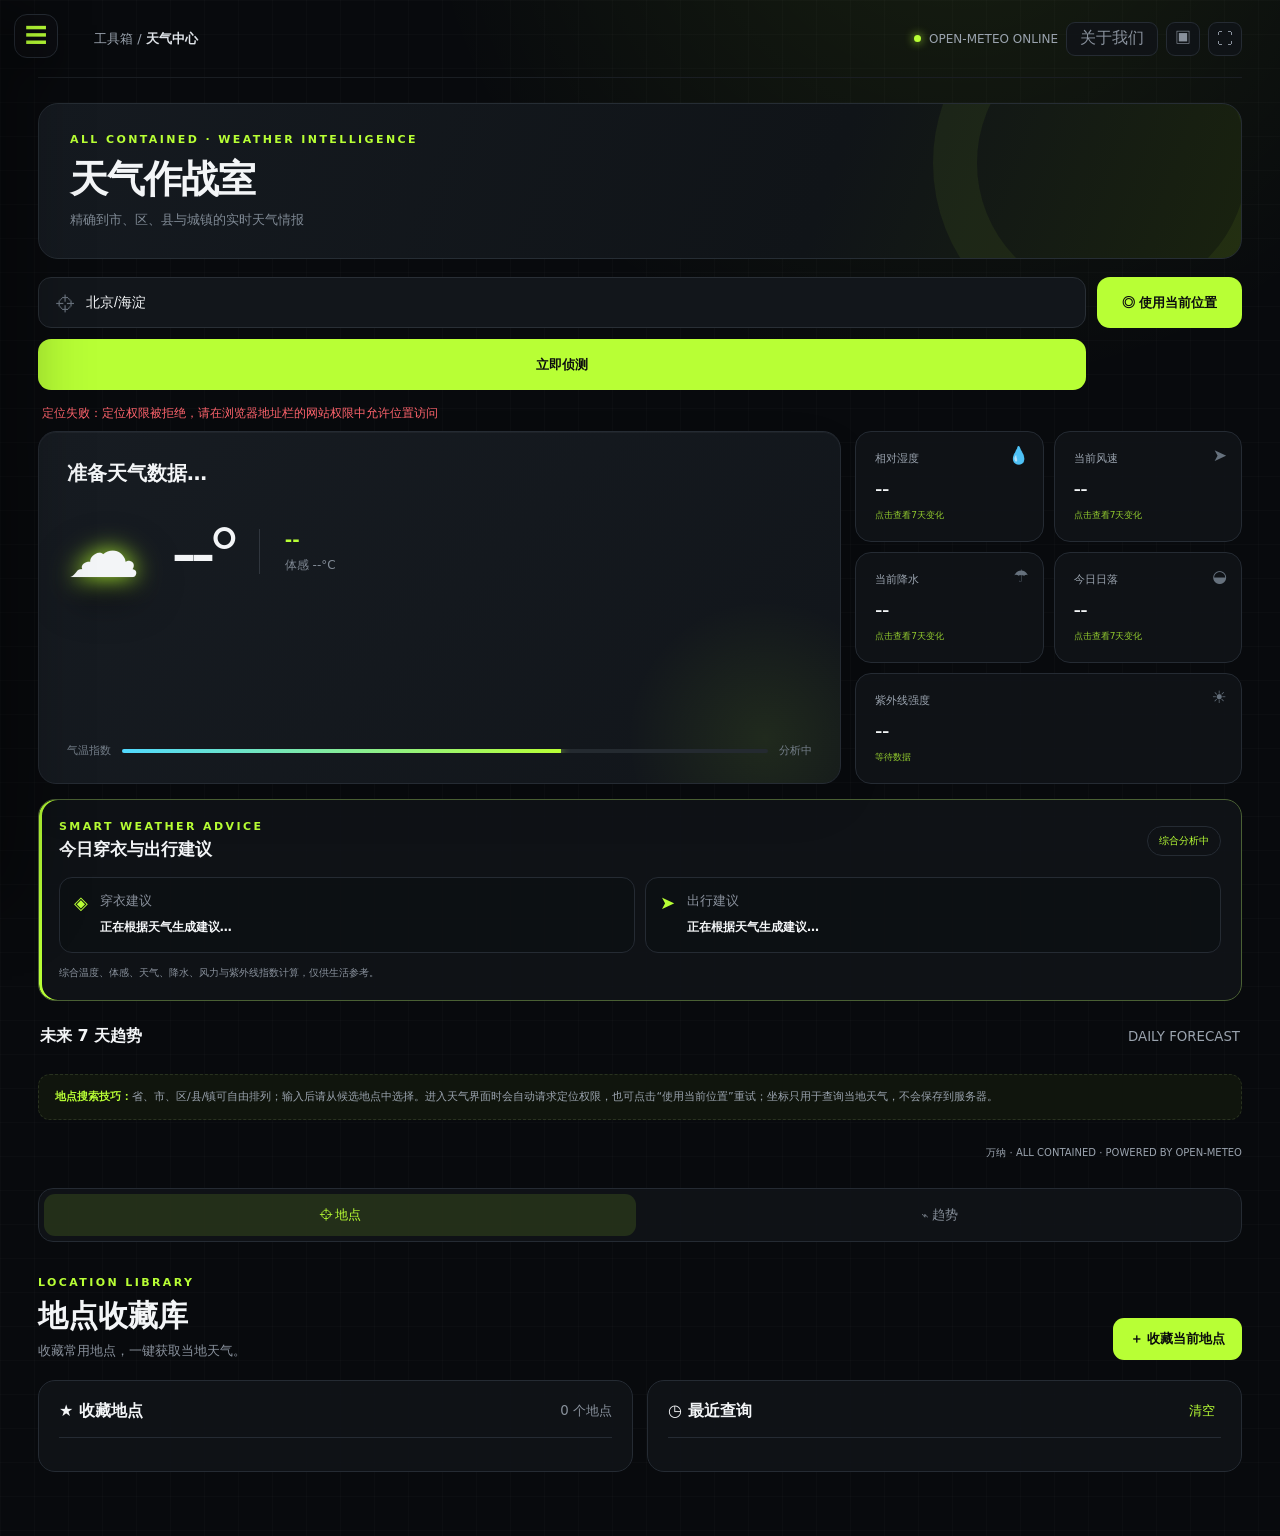
==== commit 65ddc6c8: "Rename website to 万纳 and add about dialog" ====
--- a/index.html
+++ b/index.html
@@ -1,5 +1,5 @@
 <!doctype html>
-<html lang="zh-CN"><head><meta charset="utf-8"><meta http-equiv="X-UA-Compatible" content="IE=edge"><meta name="renderer" content="webkit"><meta name="format-detection" content="telephone=no"><meta name="apple-mobile-web-app-capable" content="yes"><meta name="app-version" content="1.15.0-niche-sites-icons"><meta name="viewport" content="width=device-width,initial-scale=1,viewport-fit=cover"><title>Hermes Weather</title>
+<html lang="zh-CN"><head><meta charset="utf-8"><meta http-equiv="X-UA-Compatible" content="IE=edge"><meta name="renderer" content="webkit"><meta name="format-detection" content="telephone=no"><meta name="apple-mobile-web-app-capable" content="yes"><meta name="app-version" content="1.17.0-wanna-brand"><meta name="viewport" content="width=device-width,initial-scale=1,viewport-fit=cover"><title>万纳 · All Contained</title>
 <style>
 :root{--bg:#080a0d;--surface:#111419;--surface2:#171b21;--line:#252b33;--text:#f3f5f7;--muted:#89919c;--green:#b8ff35;--green2:#80d900;--cyan:#51d9ff;--danger:#ff646d}*{box-sizing:border-box}html{scroll-behavior:smooth}body{margin:0;min-height:100vh;color:var(--text);font-family:"Microsoft YaHei UI","Segoe UI",system-ui,sans-serif;background:var(--bg);background-image:radial-gradient(circle at 75% -10%,rgba(184,255,53,.09),transparent 28%),linear-gradient(rgba(255,255,255,.014) 1px,transparent 1px),linear-gradient(90deg,rgba(255,255,255,.014) 1px,transparent 1px);background-size:auto,34px 34px,34px 34px}.shell{display:grid;grid-template-columns:78px 1fr;min-height:100vh}.sidebar{position:fixed;inset:0 auto 0 0;width:78px;background:#0c0e11;border-right:1px solid #1d2228;display:flex;flex-direction:column;align-items:center;z-index:20}.logo{width:43px;height:43px;margin:22px 0 30px;border-radius:13px;display:grid;place-items:center;background:var(--green);color:#090b0d;font:bold 21px "Segoe UI";box-shadow:0 0 30px #b8ff3530}.nav{display:flex;flex-direction:column;gap:12px}.nav-item{position:relative;width:46px;height:46px;border:0;border-radius:12px;background:transparent;color:#717984;display:grid;place-items:center;font-size:20px;cursor:pointer}.nav-item.active,.nav-item:hover{color:var(--green);background:#b8ff3510}.nav-item.active:before{content:"";position:absolute;left:-16px;width:3px;height:23px;border-radius:3px;background:var(--green);box-shadow:0 0 12px var(--green)}.avatar{margin-top:auto;margin-bottom:22px;width:37px;height:37px;border-radius:50%;display:grid;place-items:center;background:#20252c;color:var(--green);font-weight:bold;border:1px solid #303740}.page{grid-column:2;padding:0 38px 38px;max-width:1500px;width:100%;margin:auto}.topbar{height:78px;display:flex;align-items:center;justify-content:space-between;border-bottom:1px solid #1a1e23}.crumb{color:#737b86;font-size:13px}.crumb b{color:#dfe3e8}.online{display:flex;align-items:center;gap:8px;color:#828b96;font-size:12px}.dot{width:7px;height:7px;border-radius:50%;background:var(--green);box-shadow:0 0 10px var(--green)}.banner{position:relative;overflow:hidden;margin:25px 0 18px;padding:29px 31px;border-radius:20px;border:1px solid #262d34;background:linear-gradient(110deg,#151a20 0%,#101418 65%,#19220f 100%)}.banner:after{content:"";position:absolute;width:270px;height:270px;right:-50px;top:-120px;border:44px solid rgba(184,255,53,.06);border-radius:50%}.eyebrow{color:var(--green);font-size:11px;font-weight:800;letter-spacing:2.4px}.banner h1{font-size:clamp(25px,3vw,39px);margin:8px 0 6px;letter-spacing:-1px}.banner p{color:#7f8994;margin:0;font-size:13px}.search-area{display:grid;grid-template-columns:1fr auto;gap:11px;margin:0 0 15px}.searchbox{position:relative}.searchbox:before{content:"⌖";position:absolute;left:17px;top:50%;transform:translateY(-50%);color:#69727d;font-size:19px}.searchbox input{width:100%;height:51px;padding:0 20px 0 47px;color:#f3f5f7;background:#12161b;border:1px solid #292f36;border-radius:13px;outline:none;font-size:14px;transition:.2s}.searchbox input:focus{border-color:#607e2d;box-shadow:0 0 0 3px #b8ff350c}.search-area button{height:51px;padding:0 25px;border:0;border-radius:13px;color:#0b0d0f;background:var(--green);font-weight:900;cursor:pointer;transition:.2s}.search-area button:hover{background:#ccff6e;transform:translateY(-1px)}.search-area button:disabled{filter:grayscale(.7);cursor:wait}.status{min-height:26px;padding:0 4px;color:#78818c;font-size:12px}.status.error{color:var(--danger)}.dashboard{display:grid;grid-template-columns:minmax(410px,1.35fr) minmax(280px,.65fr);gap:14px}.hero{position:relative;overflow:hidden;min-height:280px;padding:28px;border:1px solid var(--line);border-radius:18px;background:linear-gradient(135deg,#171c22,#11151a)}.hero:before{content:"";position:absolute;right:-75px;bottom:-105px;width:300px;height:300px;border-radius:50%;background:radial-gradient(circle,#b8ff3516,transparent 65%)}.location{font-size:20px;font-weight:900}.updated{color:#707985;font-size:11px;margin-top:7px}.hero-main{display:flex;align-items:center;margin-top:22px}.big-icon{font-size:73px;width:105px;filter:drop-shadow(0 12px 18px #0009)}.temperature{font:800 72px "Segoe UI";letter-spacing:-5px}.condition-wrap{margin-left:25px;padding-left:25px;border-left:1px solid #30363e}.condition{color:var(--green);font-size:18px;font-weight:800}.feels{color:#818a95;margin-top:7px;font-size:12px}.tempbar{position:absolute;left:28px;right:28px;bottom:25px;display:flex;align-items:center;gap:11px;color:#747e89;font-size:11px}.bar{height:4px;flex:1;border-radius:4px;background:#242a30;overflow:hidden}.bar i{display:block;width:68%;height:100%;background:linear-gradient(90deg,var(--cyan),var(--green));box-shadow:0 0 10px var(--green)}.metrics{display:grid;grid-template-columns:1fr 1fr;gap:10px}.metric{position:relative;overflow:hidden;padding:19px;border:1px solid var(--line);border-radius:16px;background:var(--surface);transition:.2s}.metric:hover{border-color:#3b472d;transform:translateY(-2px)}.metric small{display:block;color:#78818c;font-size:11px}.metric b{display:block;font:700 21px "Segoe UI";margin-top:10px}.metric span{position:absolute;right:14px;top:13px;color:#66717d;font-size:17px}.forecast-head{display:flex;justify-content:space-between;align-items:center;margin:25px 2px 11px}.forecast-head h2{margin:0;font-size:16px}.forecast-head small{color:#646d77}.forecast{display:grid;grid-template-columns:repeat(7,1fr);gap:9px}.day{position:relative;overflow:hidden;text-align:center;padding:17px 7px;border-radius:15px;border:1px solid var(--line);background:var(--surface);transition:.2s}.day:first-child{border-color:#678c29;background:linear-gradient(180deg,#1b2316,#12161a)}.day:first-child:before{content:"TODAY";position:absolute;right:-20px;top:9px;width:70px;transform:rotate(42deg);color:#0a0c0e;background:var(--green);font:bold 7px "Segoe UI"}.day:hover{transform:translateY(-4px);border-color:#4c5d34}.day .date{color:#79828d;font-size:11px;line-height:1.7}.day .icon{font-size:31px;margin:11px 0 7px;filter:drop-shadow(0 7px 8px #0007)}.day .desc{min-height:34px;font-size:11px}.day .temp{font:700 13px "Segoe UI";margin:8px 0}.day .rain{color:var(--cyan);font-size:10px}.tip{margin-top:16px;padding:13px 16px;border-radius:12px;border:1px dashed #29321f;background:#10150d;color:#778269;font-size:11px}.tip b{color:var(--green)}footer{text-align:right;color:#484f58;font-size:10px;margin-top:18px}@media(max-width:930px){.dashboard{grid-template-columns:1fr}.hero{min-height:260px}.metrics{grid-template-columns:repeat(4,1fr)}.forecast{overflow-x:auto;grid-template-columns:repeat(7,125px);padding-bottom:8px}}@media(max-width:680px){.shell{grid-template-columns:1fr}.sidebar{display:none}.page{grid-column:1;padding:0 17px 25px}.topbar{height:58px}.banner{padding:22px}.metrics{grid-template-columns:1fr 1fr}.hero-main{flex-wrap:wrap}.big-icon{font-size:55px;width:80px}.temperature{font-size:57px}.condition-wrap{margin-left:14px;padding-left:14px}.search-area button{padding:0 16px}.forecast-head{margin-top:20px}}
 
@@ -71,14 +71,16 @@
 
 /* Left drawer Dock and official-site directory. */
 .shell{z-index:auto;display:block;min-height:100vh}.page{position:relative;z-index:3;grid-column:auto;padding-left:38px}.sidebar{position:fixed;inset:0 auto 0 0;width:250px;align-items:stretch;padding:18px 14px;background:rgba(var(--sidebar-rgb,12,14,17),.98);border-right:1px solid var(--line);box-shadow:24px 0 70px rgba(0,0,0,.45);transform:translateX(-105%);transition:transform .25s ease;z-index:1100}.sidebar .logo{width:46px;height:46px;margin:2px 0 24px 8px}.sidebar .nav{display:flex;flex-direction:column;gap:7px;width:100%}.sidebar .nav-item{width:100%;height:50px;padding:0 14px;border-radius:12px;display:flex;align-items:center;justify-content:flex-start;gap:13px;font-size:20px;text-align:left;color:#dce2e8}.nav-item::after{content:attr(data-label);font-size:13px;font-weight:800;letter-spacing:.08em}.sidebar .nav-item.active:before{left:-14px}.sidebar .avatar{margin:18px 0 0 8px}.dock-toggle{position:fixed;left:14px;top:14px;width:44px;height:44px;border:1px solid var(--line);border-radius:13px;background:rgba(var(--sidebar-rgb,12,14,17),.92);color:var(--green);font-size:22px;cursor:pointer;z-index:1080;box-shadow:0 12px 35px rgba(0,0,0,.28);backdrop-filter:blur(18px)}.dock-toggle:hover{border-color:var(--green)}.dock-backdrop{position:fixed;inset:0;border:0;background:rgba(2,4,7,.68);backdrop-filter:none;opacity:0;visibility:hidden;pointer-events:none;transition:.25s;z-index:1090}.dock-open{overflow:hidden}body.dock-open .sidebar{transform:translateX(0)}.dock-open .dock-backdrop{opacity:1;visibility:visible;pointer-events:auto}.dock-open .dock-toggle{opacity:0;pointer-events:none}.topbar{padding-left:56px}.sites-banner{background:linear-gradient(112deg,#111925,#101418 58%,#18230f)}.site-search-wrap{display:grid;grid-template-columns:auto minmax(0,1fr) auto auto;align-items:center;gap:10px;padding:10px 12px;border:1px solid var(--line);border-radius:15px;background:rgba(var(--panel-rgb,17,20,25),var(--panel-alpha,.94))}.site-search-wrap>span{color:var(--green);font-size:21px}.site-search-wrap input{min-width:0;height:44px;padding:0 14px;border:1px solid var(--line);border-radius:11px;outline:0;background:rgba(0,0,0,.22);color:var(--text);font:600 13px inherit}.site-search-wrap input:focus{border-color:var(--green);box-shadow:0 0 0 3px color-mix(in srgb,var(--green) 11%,transparent)}.site-search-wrap button{height:44px;padding:0 14px;border:1px solid var(--line);border-radius:10px;background:transparent;color:var(--muted);font:700 11px inherit;cursor:pointer}.site-search-wrap button:hover{color:var(--green);border-color:var(--green)}.site-search-wrap small{min-width:70px;color:#aab2bc;font-size:10px;text-align:right}.site-search-empty{display:none;margin:18px 0;padding:30px;border:1px dashed var(--line);border-radius:15px;color:var(--muted);text-align:center}.site-search-empty.show{display:block}.site-tabs{display:flex;gap:8px;overflow-x:auto;padding:5px;scrollbar-width:none;-ms-overflow-style:none;scroll-snap-type:x proximity;margin:16px 0;border:1px solid var(--line);border-radius:15px;background:rgba(var(--panel-rgb,17,20,25),var(--panel-alpha,.9))}.site-tabs::-webkit-scrollbar{display:none}.site-tab{flex:0 0 auto;min-width:96px;height:44px;scroll-snap-align:start;border:0;border-radius:11px;background:transparent;color:var(--muted);font:800 12px inherit;cursor:pointer}.site-tab.active,.site-tab:hover{color:var(--green);background:color-mix(in srgb,var(--green) 12%,transparent)}.site-category{display:none}.site-category.active{display:block;animation:fadeIn .22s ease}.site-category-head{display:flex;align-items:end;justify-content:space-between;margin:22px 2px 12px}.site-category-head h2{margin:0;font-size:21px}.site-category-head p{margin:0;color:var(--muted);font-size:11px}.site-grid{display:grid;grid-template-columns:repeat(3,minmax(0,1fr));gap:12px}.site-card{display:flex;flex-direction:column;min-height:210px;padding:19px;border:1px solid var(--line);border-radius:17px;background:rgba(var(--panel-rgb,17,20,25),var(--panel-alpha,.9));box-shadow:0 16px 40px rgba(0,0,0,.18)}.site-card-icon{display:grid;place-items:center;width:40px;height:40px;border-radius:12px;background:color-mix(in srgb,var(--green) 12%,transparent);color:var(--green);font-size:20px}.site-card h3{margin:14px 0 7px;font-size:16px}.site-card p{flex:1;margin:0;color:var(--muted);font-size:11px;line-height:1.75}.site-actions{display:flex;gap:8px;margin-top:16px}.site-actions a{flex:1;min-height:44px;display:grid;place-items:center;border:1px solid var(--line);border-radius:10px;color:var(--text);font-size:11px;font-weight:800;text-decoration:none}.site-actions .site-official{border-color:color-mix(in srgb,var(--green) 42%,var(--line));color:var(--green)}.site-actions .site-download{background:var(--green);color:#090b0d;border-color:var(--green)}@media(max-width:980px){.site-grid{grid-template-columns:repeat(2,minmax(0,1fr))}}@media(max-width:680px){.page{padding:0 12px 70px}.sidebar{display:flex;left:0;right:auto;bottom:0;top:0;width:min(82vw,280px);height:100vh;padding:18px 14px;flex-direction:column;align-items:stretch;border-top:0;border-right:1px solid var(--line);transform:translateX(-105%)}.sidebar .logo{display:grid}.sidebar .avatar{display:grid}.sidebar .nav{display:flex;width:100%;gap:7px}.sidebar .nav-item{width:100%;height:50px;display:flex;flex-direction:row;justify-content:flex-start}.sidebar .nav-item.active:before{display:block}.toast{bottom:25px}.topbar{padding-left:52px}.site-search-wrap{grid-template-columns:auto minmax(0,1fr) auto;gap:7px}.site-search-wrap small{grid-column:2/4;text-align:left}.site-grid{grid-template-columns:1fr}.site-card{min-height:190px}.site-tabs{margin-top:12px}.site-category-head{align-items:flex-start;flex-direction:column;gap:5px}}
-.site-card-icon{overflow:hidden}.site-logo{display:block;width:100%;height:100%;object-fit:contain;border-radius:9px}
-</style></head><body><button id="dockToggle" class="dock-toggle" type="button" aria-label="打开导航栏" aria-controls="mainDock" aria-expanded="false">☰</button><button id="dockBackdrop" class="dock-backdrop" type="button" aria-label="关闭导航栏"></button><div id="weatherScene" class="weather-scene"><div class="scene-sky"></div><div class="scene-orb"></div><div class="scene-clouds"></div><div class="scene-flash"></div></div><canvas id="weatherCanvas" class="weather-canvas"></canvas><div id="customBg" class="custom-bg"></div><div id="bgShade" class="bg-shade"></div><div class="shell"><aside id="mainDock" class="sidebar" aria-label="主导航"><div class="logo">H</div><nav class="nav"><button class="nav-item active" data-view="weather" data-label="天气" title="天气中心">☁</button><button class="nav-item" data-view="news" data-label="热点" title="今日热点">◉</button><button class="nav-item" data-view="study" data-label="学习" title="学习目标"><span class="study-nav-icon" aria-hidden="true"><svg viewBox="0 0 24 24"><rect x="5" y="4" width="14" height="17" rx="2.5"></rect><path d="M9 4V3h6v1"></path><path d="m8.5 12 2 2 5-5"></path><path d="M9 17h6"></path></svg></span></button><button class="nav-item" data-view="network" data-label="网络" title="网络工具">⌁</button><button class="nav-item" data-view="sites" data-label="官网" title="软件官网合集">▦</button><button class="nav-item" data-view="settings" data-label="设置" title="工具箱设置">⚙</button></nav><div class="avatar">天</div></aside><main class="page"><header class="topbar"><div class="crumb">工具箱 / <b>天气中心</b></div><div class="top-actions"><div class="online"><i class="dot"></i> OPEN-METEO ONLINE</div><button class="window-action" id="compactBtn" title="小窗模式">▣</button><button class="window-action" id="fullscreenBtn" title="全屏模式（F11）">⛶</button></div></header><section id="weatherSuiteView" class="view active-view"><section id="weatherView"><section class="banner"><div class="eyebrow">WEATHER INTELLIGENCE</div><h1>天气作战室</h1><p>精确到市、区、县与城镇的实时天气情报</p></section><form class="search-area" id="form"><div class="searchbox"><input id="city" value="北京/海淀" placeholder="输入省市区（顺序不限），如 海淀 北京市" autocomplete="off"><div id="suggestions" class="suggestions"></div></div><button type="button" id="locateBtn" class="locate-btn" title="经你授权后使用设备位置">◎ 使用当前位置</button><button id="btn">立即侦测</button></form><div class="status" id="status">正在同步气象数据…</div><section class="dashboard"><article class="hero"><div class="location" id="location">准备天气数据…</div><div class="updated" id="updated"></div><div class="hero-main"><div class="big-icon" id="icon">☁️</div><div class="temperature" id="temperature">--°</div><div class="condition-wrap"><div class="condition" id="condition">--</div><div class="feels" id="feels">体感 --°C</div></div></div><div class="tempbar"><span>气温指数</span><div class="bar"><i></i></div><span id="level">分析中</span></div></article><section class="metrics"><button class="metric" data-metric="humidity"><small>相对湿度</small><b id="humidity">--</b><span>💧</span><em>点击查看7天变化</em></button><button class="metric" data-metric="wind"><small>当前风速</small><b id="wind">--</b><span>➤</span><em>点击查看7天变化</em></button><button class="metric" data-metric="rain"><small>当前降水</small><b id="rainNow">--</b><span>☂</span><em>点击查看7天变化</em></button><button class="metric" data-metric="sunset"><small>今日日落</small><b id="sunset">--</b><span>◒</span><em>点击查看7天变化</em></button><button class="metric uv-metric" data-metric="uv"><small>紫外线强度</small><b id="uvIndex">--</b><span>☀</span><em id="uvLevel">等待数据</em></button></section></section><section class="advice-panel"><div class="advice-title"><div><div class="eyebrow">SMART WEATHER ADVICE</div><h2>今日穿衣与出行建议</h2></div><span id="adviceRisk">综合分析中</span></div><div class="advice-grid"><article><span>◈</span><div><small>穿衣建议</small><b id="clothingAdvice">正在根据天气生成建议…</b></div></article><article><span>➤</span><div><small>出行建议</small><b id="travelAdvice">正在根据天气生成建议…</b></div></article></div><p id="adviceBasis">综合温度、体感、天气、降水、风力与紫外线指数计算，仅供生活参考。</p></section><div class="forecast-head"><h2>未来 7 天趋势</h2><small id="hint">DAILY FORECAST</small></div><section class="forecast" id="forecast"></section><div class="tip"><b>地点搜索技巧：</b>省、市、区/县/镇可自由排列；输入后请从候选地点中选择。定位仅在点击“使用当前位置”并授权后触发，坐标只用于查询当地天气，不会保存到服务器。</div><footer>HERMES WEATHER · POWERED BY OPEN-METEO</footer></section>
+.site-card-icon{overflow:hidden;background:linear-gradient(145deg,rgba(34,40,49,.98),rgba(13,16,21,.98));border:1px solid rgba(255,255,255,.1);padding:3px;box-sizing:border-box;box-shadow:inset 0 1px 0 rgba(255,255,255,.08),0 7px 18px rgba(0,0,0,.24)}.site-logo{display:block;width:100%;height:100%;object-fit:contain;border-radius:8px}
+.about-action{width:auto;min-width:78px;padding:0 13px;font:700 12px inherit;white-space:nowrap}.about-modal{position:fixed;inset:0;z-index:1300;display:none;align-items:center;justify-content:center;padding:22px;background:rgba(2,4,7,.78);backdrop-filter:blur(14px)}.about-modal.show{display:flex}.about-dialog{position:relative;width:min(620px,94vw);padding:42px 38px 36px;border:1px solid color-mix(in srgb,var(--green) 34%,var(--line));border-radius:22px;background:rgba(var(--panel-rgb,17,20,25),.98);box-shadow:0 32px 100px rgba(0,0,0,.62),inset 3px 0 var(--green)}.about-dialog .eyebrow{margin-bottom:10px}.about-dialog h2{margin:0 0 22px;font-size:28px}.about-dialog p{margin:0;color:var(--text);font-size:16px;line-height:2;white-space:pre-line}.about-close{position:absolute;right:15px;top:14px;width:36px;height:36px;border:1px solid var(--line);border-radius:10px;background:transparent;color:var(--text);font-size:22px;cursor:pointer}.about-close:hover{border-color:var(--green);color:var(--green)}@media(max-width:480px){.about-action{min-width:64px;padding:0 9px;font-size:11px}.about-dialog{padding:38px 24px 28px}.about-dialog h2{font-size:24px}.about-dialog p{font-size:14px}}
+</style></head><body><button id="dockToggle" class="dock-toggle" type="button" aria-label="打开导航栏" aria-controls="mainDock" aria-expanded="false">☰</button><button id="dockBackdrop" class="dock-backdrop" type="button" aria-label="关闭导航栏"></button><div id="weatherScene" class="weather-scene"><div class="scene-sky"></div><div class="scene-orb"></div><div class="scene-clouds"></div><div class="scene-flash"></div></div><canvas id="weatherCanvas" class="weather-canvas"></canvas><div id="customBg" class="custom-bg"></div><div id="bgShade" class="bg-shade"></div><div id="aboutModal" class="about-modal" aria-hidden="true"><article class="about-dialog" role="dialog" aria-modal="true" aria-labelledby="aboutTitle"><button id="aboutClose" class="about-close" type="button" aria-label="关闭关于我们">×</button><div class="eyebrow">ALL CONTAINED</div><h2 id="aboutTitle">关于万纳</h2><p>最初，没有人在意这个网站。
+这不过是一次气温查询，一条穿衣建议，一个软件下载链接。直到它和每个人的每一天息息相关。</p></article></div><div class="shell"><aside id="mainDock" class="sidebar" aria-label="主导航"><div class="logo">万</div><nav class="nav"><button class="nav-item active" data-view="weather" data-label="天气" title="天气中心">☁</button><button class="nav-item" data-view="news" data-label="热点" title="今日热点">◉</button><button class="nav-item" data-view="study" data-label="学习" title="学习目标"><span class="study-nav-icon" aria-hidden="true"><svg viewBox="0 0 24 24"><rect x="5" y="4" width="14" height="17" rx="2.5"></rect><path d="M9 4V3h6v1"></path><path d="m8.5 12 2 2 5-5"></path><path d="M9 17h6"></path></svg></span></button><button class="nav-item" data-view="network" data-label="网络" title="网络工具">⌁</button><button class="nav-item" data-view="sites" data-label="官网" title="软件官网合集">▦</button><button class="nav-item" data-view="settings" data-label="设置" title="工具箱设置">⚙</button></nav><div class="avatar">万</div></aside><main class="page"><header class="topbar"><div class="crumb">工具箱 / <b>天气中心</b></div><div class="top-actions"><div class="online"><i class="dot"></i> OPEN-METEO ONLINE</div><button class="window-action about-action" id="aboutBtn" type="button">关于我们</button><button class="window-action" id="compactBtn" title="小窗模式">▣</button><button class="window-action" id="fullscreenBtn" title="全屏模式（F11）">⛶</button></div></header><section id="weatherSuiteView" class="view active-view"><section id="weatherView"><section class="banner"><div class="eyebrow">ALL CONTAINED · WEATHER INTELLIGENCE</div><h1>天气作战室</h1><p>精确到市、区、县与城镇的实时天气情报</p></section><form class="search-area" id="form"><div class="searchbox"><input id="city" value="北京/海淀" placeholder="输入省市区（顺序不限），如 海淀 北京市" autocomplete="off"><div id="suggestions" class="suggestions"></div></div><button type="button" id="locateBtn" class="locate-btn" title="经你授权后使用设备位置">◎ 使用当前位置</button><button id="btn">立即侦测</button></form><div class="status" id="status">正在同步气象数据…</div><section class="dashboard"><article class="hero"><div class="location" id="location">准备天气数据…</div><div class="updated" id="updated"></div><div class="hero-main"><div class="big-icon" id="icon">☁️</div><div class="temperature" id="temperature">--°</div><div class="condition-wrap"><div class="condition" id="condition">--</div><div class="feels" id="feels">体感 --°C</div></div></div><div class="tempbar"><span>气温指数</span><div class="bar"><i></i></div><span id="level">分析中</span></div></article><section class="metrics"><button class="metric" data-metric="humidity"><small>相对湿度</small><b id="humidity">--</b><span>💧</span><em>点击查看7天变化</em></button><button class="metric" data-metric="wind"><small>当前风速</small><b id="wind">--</b><span>➤</span><em>点击查看7天变化</em></button><button class="metric" data-metric="rain"><small>当前降水</small><b id="rainNow">--</b><span>☂</span><em>点击查看7天变化</em></button><button class="metric" data-metric="sunset"><small>今日日落</small><b id="sunset">--</b><span>◒</span><em>点击查看7天变化</em></button><button class="metric uv-metric" data-metric="uv"><small>紫外线强度</small><b id="uvIndex">--</b><span>☀</span><em id="uvLevel">等待数据</em></button></section></section><section class="advice-panel"><div class="advice-title"><div><div class="eyebrow">SMART WEATHER ADVICE</div><h2>今日穿衣与出行建议</h2></div><span id="adviceRisk">综合分析中</span></div><div class="advice-grid"><article><span>◈</span><div><small>穿衣建议</small><b id="clothingAdvice">正在根据天气生成建议…</b></div></article><article><span>➤</span><div><small>出行建议</small><b id="travelAdvice">正在根据天气生成建议…</b></div></article></div><p id="adviceBasis">综合温度、体感、天气、降水、风力与紫外线指数计算，仅供生活参考。</p></section><div class="forecast-head"><h2>未来 7 天趋势</h2><small id="hint">DAILY FORECAST</small></div><section class="forecast" id="forecast"></section><div class="tip"><b>地点搜索技巧：</b>省、市、区/县/镇可自由排列；输入后请从候选地点中选择。进入天气界面时会自动请求定位权限，也可点击“使用当前位置”重试；坐标只用于查询当地天气，不会保存到服务器。</div><footer>万纳 · ALL CONTAINED · POWERED BY OPEN-METEO</footer></section>
 <nav class="weather-subtabs" aria-label="天气工具"><button class="weather-subtab active" data-weather-tab="places">⌖ 地点</button><button class="weather-subtab" data-weather-tab="trends">⌁ 趋势</button></nav>
 <section id="placesView" class="weather-subpanel tool-view active-subpanel"><div class="tool-head"><div><div class="eyebrow">LOCATION LIBRARY</div><h1>地点收藏库</h1><p>收藏常用地点，一键获取当地天气。</p></div><button class="lime-btn" id="saveCurrent">＋ 收藏当前地点</button></div><div class="tool-grid"><article class="tool-panel"><div class="panel-title"><b>★ 收藏地点</b><small id="favCount">0 个地点</small></div><div id="favorites" class="place-list"></div></article><article class="tool-panel"><div class="panel-title"><b>◷ 最近查询</b><button class="text-btn" id="clearRecent">清空</button></div><div id="recent" class="place-list"></div></article></div></section>
 <section id="trendsView" class="weather-subpanel tool-view"><div class="tool-head"><div><div class="eyebrow">WEATHER ANALYTICS</div><h1>七日趋势分析</h1><p id="trendLocation">查询天气后查看气温与降水变化。</p></div><div class="trend-legend"><span><i class="high-dot"></i>最高温</span><span><i class="low-dot"></i>最低温</span></div></div><article class="tool-panel chart-panel"><canvas id="trendCanvas" width="1100" height="400"></canvas></article><div class="trend-cards"><article><small>七日最高</small><b id="weekHigh">--</b></article><article><small>七日最低</small><b id="weekLow">--</b></article><article><small>平均温度</small><b id="weekAvg">--</b></article><article><small>最高降水概率</small><b id="weekRain">--</b></article></div></section>
 <section id="settingsView" class="weather-subpanel tool-view"><div class="tool-head"><div><div class="eyebrow">PREFERENCES</div><h1>工具箱设置</h1><p>自定义界面外观与本地背景，设置会保存在本机浏览器。</p></div></div><div class="settings-list"><article class="setting-row"><div><b>主题强调色</b><small>选择预设颜色，或使用取色器自定义任意颜色</small></div><div class="accent-controls"><div class="color-picks"><button data-color="#b8ff35" class="active" style="--pick:#b8ff35"></button><button data-color="#51d9ff" style="--pick:#51d9ff"></button><button data-color="#ffb84d" style="--pick:#ffb84d"></button><button data-color="#d49cff" style="--pick:#d49cff"></button></div><label class="custom-color" title="自定义强调色"><input id="customAccent" type="color" value="#b8ff35"><span>自定义</span></label></div></article><article class="setting-row"><div><b>显示模式</b><small>切换暗夜模式或明亮的日间模式</small></div><div class="mode-select"><button data-theme="dark" class="active"><i>☾</i> 暗夜</button><button data-theme="light"><i>☀</i> 日间</button><button data-theme="system"><i>◐</i> 跟随系统</button></div></article><article class="setting-row"><div><b>界面透明度</b><small>调整天气卡片、面板和侧边栏的透明程度</small></div><div class="single-range"><input id="panelOpacity" type="range" min="5" max="100" value="88"><output id="opacityValue">88%</output></div></article><article class="setting-row bg-setting"><div><b>自定义背景</b><small>从本地上传 JPG、PNG、WebP 或 GIF（建议不超过 8 MB）</small></div><div class="bg-controls"><input id="bgUpload" type="file" accept="image/jpeg,image/png,image/webp,image/gif" hidden><button class="outline-btn upload-btn" id="chooseBg">选择图片</button><button class="text-btn" id="removeBg">恢复默认</button></div></article><article class="setting-row bg-setting"><div><b>背景显示</b><small>调节图片明暗与模糊程度，让文字保持清晰</small></div><div class="range-controls"><label>暗度 <input id="bgDarkness" type="range" min="0" max="90" value="55"><output id="darknessValue">55%</output></label><label>模糊 <input id="bgBlur" type="range" min="0" max="20" value="0"><output id="blurValue">0px</output></label></div></article><article class="setting-row danger-row"><div><b>重置本地数据</b><small>清除收藏、历史和所有设置</small></div><button class="outline-btn" id="resetData">重置数据</button></article></div></section></section>
-<section id="newsView" class="view tool-view"><section class="ai-search-panel"><div class="ai-search-copy"><span>✦</span><div><div class="eyebrow">AI WEB RESEARCH</div><h2>AI 全网搜索</h2><p>默认使用秘塔 AI 搜索，由 AI 检索全网、生成总结，并提供引用来源原网址。</p></div></div><form id="aiSearchForm" class="ai-search-form"><input id="aiSearchInput" type="search" placeholder="输入想了解的内容，例如：最近一周全球 AI 行业重大新闻" autocomplete="off" aria-label="AI搜索内容"><button id="aiSearchBtn" type="submit">✦ AI 搜索并总结</button></form><div class="ai-search-foot"><span>默认引擎：秘塔 AI 搜索</span><small>搜索结果将在当前网页中跳转，可在秘塔总结页查看全部参考来源。</small></div></section><section class="banner news-banner"><div class="eyebrow">LIVE NEWS RADAR · AI ZONE</div><h1>今日热点与 AI 专区</h1><p>聚合澎湃新闻、哔哩哔哩、量子位与 36氪；AI 专区集中呈现前沿技术资讯，点击后同步读取正文与新闻配图。</p></section><div class="news-toolbar"><div class="news-meta"><b id="newsSourceLabel">综合热点</b> · <span id="newsUpdated">等待刷新</span></div><button id="refreshNews" class="lime-btn news-refresh">↻ 手动刷新</button></div><nav class="news-tabs" aria-label="热点媒体"><button class="news-tab active" data-news-source="all">今日热点</button><button class="news-tab ai-zone" data-news-source="ai">✦ AI专区</button><button class="news-tab" data-news-source="qbitai">量子位</button><button class="news-tab" data-news-source="36kr">36氪</button><span class="news-tab-divider" aria-hidden="true"></span><button class="news-tab" data-news-source="thepaper">澎湃新闻</button><button class="news-tab" data-news-source="bilibili">哔哩哔哩</button></nav><div class="news-layout"><article class="news-card"><div id="newsList" class="news-list"><div class="news-empty">选择“今日热点”后将自动载入实时热榜。</div></div><nav id="newsPager" class="news-pager" aria-label="热点分组"></nav><div class="news-source-note-inline">热点来自公开资讯源。点击后由爬虫提取公开正文与对应图片并在当前页面阅读；内容版权归原平台及发布者所有。</div></article></div><div id="newsReaderModal" class="news-reader-modal" aria-hidden="true"><button class="news-reader-backdrop" type="button" aria-label="关闭阅读器"></button><article class="news-reader" role="dialog" aria-modal="true" aria-labelledby="newsArticleTitle"><div class="news-reader-head"><div><small id="newsArticleSource">HERMES NEWS CRAWLER</small><b id="newsArticleTitle">热点详情</b></div><span class="news-reader-actions"><a id="newsExternal" class="news-external" href="#" target="_blank" rel="noopener noreferrer">查看原文 ↗</a><button id="newsReaderClose" class="news-reader-close" type="button" aria-label="关闭阅读器">×</button></span></div><div id="newsArticleBody" class="news-article-body"></div></article></div></section><section id="studyView" class="view study-view"><div class="study-shell"><iframe id="studyFrame" class="study-frame" src="./study-goal-tracker.html" title="学习目标管理台" sandbox="allow-scripts allow-same-origin allow-downloads allow-forms" allow="clipboard-read; clipboard-write"></iframe></div></section><section id="sitesView" class="view tool-view"><section class="banner sites-banner"><div class="eyebrow">OFFICIAL SOFTWARE DIRECTORY</div><h1>软件官网合集</h1><p>按用途整理常用软件的官方入口与官方下载页，避免误入第三方捆绑下载站。</p></section><div class="site-search-wrap"><span aria-hidden="true">⌕</span><input id="siteSearch" type="search" placeholder="模糊搜索软件，如 vscode、steem、办公、剪辑" autocomplete="off" aria-label="搜索软件"><button id="siteSearchClear" type="button">清除</button><small id="siteSearchCount">36 款软件</small></div><div id="siteSearchEmpty" class="site-search-empty">没有找到匹配的软件，请尝试简称、用途或相近拼写。</div><nav class="site-tabs" aria-label="官网分类"><button class="site-tab active" data-site-category="games">游戏</button><button class="site-tab" data-site-category="office">办公</button><button class="site-tab" data-site-category="professional">专业软件</button><button class="site-tab" data-site-category="dev">开发</button><button class="site-tab" data-site-category="ai">AI专区</button><button class="site-tab" data-site-category="aiskills">Skills</button><button class="site-tab" data-site-category="agents">AGENT</button><button class="site-tab" data-site-category="design">设计</button><button class="site-tab" data-site-category="media">影音</button><button class="site-tab" data-site-category="utilities">实用工具</button></nav><div class="site-categories"><section class="site-category active" data-site-panel="games"><div class="site-category-head"><h2>游戏与游戏平台</h2><p>正版商店、游戏库与厂商平台</p></div><div class="site-grid"><article class="site-card" data-search="steam valve 游戏 平台 商店 steampowered"><span class="site-card-icon"><img class="site-logo" src="assets/site-icons/steam.png" alt="" loading="lazy" decoding="async"></span><h3>Steam</h3><p>Valve 旗下综合游戏平台，提供游戏购买、社区、云存档与创意工坊。</p><div class="site-actions"><a class="site-official" href="https://store.steampowered.com/" target="_blank" rel="noopener noreferrer">访问官网</a><a class="site-download" href="https://store.steampowered.com/about/" target="_blank" rel="noopener noreferrer">官方下载</a></div></article><article class="site-card"><span class="site-card-icon"><img class="site-logo" src="assets/site-icons/epic-games.png" alt="" loading="lazy" decoding="async"></span><h3>Epic Games</h3><p>Epic 官方游戏商店与启动器，提供 PC 游戏、虚幻引擎及定期免费游戏。</p><div class="site-actions"><a class="site-official" href="https://store.epicgames.com/zh-CN/" target="_blank" rel="noopener noreferrer">访问官网</a><a class="site-download" href="https://store.epicgames.com/zh-CN/download" target="_blank" rel="noopener noreferrer">官方下载</a></div></article><article class="site-card"><span class="site-card-icon"><img class="site-logo" src="assets/site-icons/xbox.png" alt="" loading="lazy" decoding="async"></span><h3>Xbox</h3><p>微软 Xbox 官方平台，可查看 PC Game Pass、主机游戏与 Xbox 应用。</p><div class="site-actions"><a class="site-official" href="https://www.xbox.com/zh-CN/" target="_blank" rel="noopener noreferrer">访问官网</a><a class="site-download" href="https://www.xbox.com/zh-CN/apps/xbox-app-for-pc" target="_blank" rel="noopener noreferrer">官方下载</a></div></article></div></section><section class="site-category" data-site-panel="office"><div class="site-category-head"><h2>办公与协作</h2><p>文档、表格、演示和团队协作</p></div><div class="site-grid"><article class="site-card"><span class="site-card-icon"><img class="site-logo" src="assets/site-icons/microsoft-365.png" alt="" loading="lazy" decoding="async"></span><h3>Microsoft 365</h3><p>微软官方办公套件，包含 Word、Excel、PowerPoint、Outlook 与 OneDrive。</p><div class="site-actions"><a class="site-official" href="https://www.microsoft.com/zh-cn/microsoft-365" target="_blank" rel="noopener noreferrer">访问官网</a><a class="site-download" href="https://www.microsoft.com/zh-cn/microsoft-365/download-office" target="_blank" rel="noopener noreferrer">官方下载</a></div></article><article class="site-card"><span class="site-card-icon"><img class="site-logo" src="assets/site-icons/wps-office.png" alt="" loading="lazy" decoding="async"></span><h3>WPS Office</h3><p>金山办公旗下办公套件，支持文字、表格、演示、PDF 与云文档。</p><div class="site-actions"><a class="site-official" href="https://www.wps.cn/" target="_blank" rel="noopener noreferrer">访问官网</a><a class="site-download" href="https://www.wps.cn/product/wps" target="_blank" rel="noopener noreferrer">官方下载</a></div></article><article class="site-card"><span class="site-card-icon"><img class="site-logo" src="assets/site-icons/libreoffice.png" alt="" loading="lazy" decoding="async"></span><h3>LibreOffice</h3><p>开源免费办公套件，支持常见 Office 文档格式并可离线使用。</p><div class="site-actions"><a class="site-official" href="https://www.libreoffice.org/" target="_blank" rel="noopener noreferrer">访问官网</a><a class="site-download" href="https://www.libreoffice.org/download/download-libreoffice/" target="_blank" rel="noopener noreferrer">官方下载</a></div></article></div></section><section class="site-category" data-site-panel="dev"><div class="site-category-head"><h2>开发工具</h2><p>代码编辑、版本控制与编程环境</p></div><div class="site-grid"><article class="site-card" data-search="vscode visual studio code 微软 编辑器 开发 代码"><span class="site-card-icon"><img class="site-logo" src="assets/site-icons/visual-studio-code.png" alt="" loading="lazy" decoding="async"></span><h3>Visual Studio Code</h3><p>微软推出的轻量级代码编辑器，拥有丰富扩展、调试与 Git 支持。</p><div class="site-actions"><a class="site-official" href="https://code.visualstudio.com/" target="_blank" rel="noopener noreferrer">访问官网</a><a class="site-download" href="https://code.visualstudio.com/Download" target="_blank" rel="noopener noreferrer">官方下载</a></div></article><article class="site-card"><span class="site-card-icon"><img class="site-logo" src="assets/site-icons/github-desktop.png" alt="" loading="lazy" decoding="async"></span><h3>GitHub Desktop</h3><p>GitHub 官方桌面客户端，用图形界面完成克隆、提交、分支与同步。</p><div class="site-actions"><a class="site-official" href="https://desktop.github.com/" target="_blank" rel="noopener noreferrer">访问官网</a><a class="site-download" href="https://desktop.github.com/download/" target="_blank" rel="noopener noreferrer">官方下载</a></div></article><article class="site-card"><span class="site-card-icon"><img class="site-logo" src="assets/site-icons/python.png" alt="" loading="lazy" decoding="async"></span><h3>Python</h3><p>Python 官方网站，提供解释器、文档、版本说明与 Windows 安装程序。</p><div class="site-actions"><a class="site-official" href="https://www.python.org/" target="_blank" rel="noopener noreferrer">访问官网</a><a class="site-download" href="https://www.python.org/downloads/windows/" target="_blank" rel="noopener noreferrer">官方下载</a></div></article></div></section><section class="site-category" data-site-panel="design"><div class="site-category-head"><h2>设计与创作</h2><p>界面设计、图像处理与三维创作</p></div><div class="site-grid"><article class="site-card"><span class="site-card-icon"><img class="site-logo" src="assets/site-icons/figma.png" alt="" loading="lazy" decoding="async"></span><h3>Figma</h3><p>协作式界面设计与原型工具，支持浏览器及桌面客户端。</p><div class="site-actions"><a class="site-official" href="https://www.figma.com/" target="_blank" rel="noopener noreferrer">访问官网</a><a class="site-download" href="https://www.figma.com/downloads/" target="_blank" rel="noopener noreferrer">官方下载</a></div></article><article class="site-card"><span class="site-card-icon"><img class="site-logo" src="assets/site-icons/blender.png" alt="" loading="lazy" decoding="async"></span><h3>Blender</h3><p>免费开源三维创作套件，覆盖建模、动画、渲染、合成与视频剪辑。</p><div class="site-actions"><a class="site-official" href="https://www.blender.org/" target="_blank" rel="noopener noreferrer">访问官网</a><a class="site-download" href="https://www.blender.org/download/" target="_blank" rel="noopener noreferrer">官方下载</a></div></article><article class="site-card"><span class="site-card-icon"><img class="site-logo" src="assets/site-icons/gimp.png" alt="" loading="lazy" decoding="async"></span><h3>GIMP</h3><p>免费开源图像编辑软件，适合照片修饰、绘画与常见平面设计任务。</p><div class="site-actions"><a class="site-official" href="https://www.gimp.org/" target="_blank" rel="noopener noreferrer">访问官网</a><a class="site-download" href="https://www.gimp.org/downloads/" target="_blank" rel="noopener noreferrer">官方下载</a></div></article></div></section><section class="site-category" data-site-panel="media"><div class="site-category-head"><h2>影音工具</h2><p>播放、录制、直播与音乐</p></div><div class="site-grid"><article class="site-card"><span class="site-card-icon"><img class="site-logo" src="assets/site-icons/vlc-media-player.png" alt="" loading="lazy" decoding="async"></span><h3>VLC media player</h3><p>VideoLAN 推出的开源播放器，支持大量音视频格式与网络流。</p><div class="site-actions"><a class="site-official" href="https://www.videolan.org/vlc/" target="_blank" rel="noopener noreferrer">访问官网</a><a class="site-download" href="https://www.videolan.org/vlc/download-windows.html" target="_blank" rel="noopener noreferrer">官方下载</a></div></article><article class="site-card"><span class="site-card-icon"><img class="site-logo" src="assets/site-icons/obs-studio.png" alt="" loading="lazy" decoding="async"></span><h3>OBS Studio</h3><p>免费开源录屏与直播软件，支持场景编排、多音轨和主流直播平台。</p><div class="site-actions"><a class="site-official" href="https://obsproject.com/" target="_blank" rel="noopener noreferrer">访问官网</a><a class="site-download" href="https://obsproject.com/download" target="_blank" rel="noopener noreferrer">官方下载</a></div></article><article class="site-card"><span class="site-card-icon"><img class="site-logo" src="assets/site-icons/audacity.png" alt="" loading="lazy" decoding="async"></span><h3>Audacity</h3><p>跨平台开源音频录制与编辑工具，适合剪辑、降噪和格式转换。</p><div class="site-actions"><a class="site-official" href="https://www.audacityteam.org/" target="_blank" rel="noopener noreferrer">访问官网</a><a class="site-download" href="https://www.audacityteam.org/download/windows/" target="_blank" rel="noopener noreferrer">官方下载</a></div></article></div></section><section class="site-category" data-site-panel="utilities"><div class="site-category-head"><h2>实用工具</h2><p>压缩、搜索与系统安装辅助</p></div><div class="site-grid"><article class="site-card"><span class="site-card-icon"><img class="site-logo" src="assets/site-icons/7-zip.png" alt="" loading="lazy" decoding="async"></span><h3>7-Zip</h3><p>免费开源压缩工具，支持 7z、ZIP、RAR 解压及高压缩率归档。</p><div class="site-actions"><a class="site-official" href="https://www.7-zip.org/" target="_blank" rel="noopener noreferrer">访问官网</a><a class="site-download" href="https://www.7-zip.org/download.html" target="_blank" rel="noopener noreferrer">官方下载</a></div></article><article class="site-card"><span class="site-card-icon"><img class="site-logo" src="assets/site-icons/everything.png" alt="" loading="lazy" decoding="async"></span><h3>Everything</h3><p>Voidtools 推出的 Windows 文件名快速搜索工具，索引轻量、响应迅速。</p><div class="site-actions"><a class="site-official" href="https://www.voidtools.com/" target="_blank" rel="noopener noreferrer">访问官网</a><a class="site-download" href="https://www.voidtools.com/downloads/" target="_blank" rel="noopener noreferrer">官方下载</a></div></article><article class="site-card"><span class="site-card-icon"><img class="site-logo" src="assets/site-icons/rufus.png" alt="" loading="lazy" decoding="async"></span><h3>Rufus</h3><p>用于制作可启动 USB 安装盘的轻量工具，支持 Windows 与多种 Linux 镜像。</p><div class="site-actions"><a class="site-official" href="https://rufus.ie/zh/" target="_blank" rel="noopener noreferrer">访问官网</a><a class="site-download" href="https://rufus.ie/zh/#download" target="_blank" rel="noopener noreferrer">官方下载</a></div></article></div></section><section class="site-category" data-site-panel="professional"><div class="site-category-head"><h2>专业软件</h2><p>工业设计、科学计算、建筑与数据分析</p></div><div class="site-grid"></div></section><section class="site-category" data-site-panel="ai"><div class="site-category-head"><h2>AI 专区</h2><p>人工智能模型、生成式 AI 与推理工具</p></div><div class="site-grid"></div></section><section class="site-category" data-site-panel="aiskills"><div class="site-category-head"><h2>AI Skills 专区</h2><p>GitHub 高星 AI 技能库与自动化工作流</p></div><div class="site-grid"></div></section><section class="site-category" data-site-panel="agents"><div class="site-category-head"><h2>AGENT 专区</h2><p>自主 AI 智能体框架与编排工具</p></div><div class="site-grid"></div></section></div></section><section id="networkView" class="view tool-view"><section class="banner network-banner"><div class="eyebrow">NETWORK INTELLIGENCE</div><h1>网络工具箱</h1><p>查看公网网络身份，并通过 Cloudflare 节点测试实际下载速度。</p></section><div class="network-grid"><article class="network-card ip-card"><div class="network-card-head"><div><small>PUBLIC NETWORK IDENTITY</small><h2>公网 IP 查询</h2></div><span id="ipState" class="network-state loading">正在查询</span></div><div class="ip-hero"><b id="publicIp">获取中…</b><button id="refreshIp" class="icon-action" title="刷新 IP 信息">↻</button></div><div class="network-details"><div><small>国家/地区</small><b id="ipCountry">--</b></div><div><small>省份/区域</small><b id="ipRegion">--</b></div><div><small>城市</small><b id="ipCity">--</b></div><div><small>运营商</small><b id="ipIsp">--</b></div></div><p id="ipPrivacy" class="network-note">数据来自 ipify 与 ipwho.is，仅用于本页即时展示。</p></article><article class="network-card speed-card"><div class="network-card-head"><div><small>CLOUDFLARE DOWNLOAD TEST</small><h2>下载网速测试</h2></div><span id="speedState" class="network-state">待机</span></div><div class="speed-display"><b id="speedValue" class="idle">待测</b><span>Mbps</span></div><div class="speed-progress"><i id="speedProgress"></i></div><p id="speedDetail" class="network-note">点击开始后将下载测试数据，约消耗 10 MB 流量。</p><button id="startSpeed" class="lime-btn speed-button">▶ 开始测速</button></article></div><div class="network-tip"><b>测速说明：</b>结果受 Wi-Fi 信号、运营商路由、设备性能和 Cloudflare 节点负载影响；测速请求不会上传本地文件。</div></section></main></div><div id="metricModal" class="metric-modal" aria-hidden="true"><div class="metric-dialog" role="dialog" aria-modal="true" aria-labelledby="metricTitle"><button id="metricClose" class="metric-close" aria-label="关闭">×</button><div class="eyebrow">7-DAY DATA TREND</div><h2 id="metricTitle">数据变化</h2><p id="metricSubtitle"></p><canvas id="metricChart" width="900" height="360"></canvas><div id="metricValues" class="metric-values"></div></div></div><script>
-/* Hermes Weather compatibility layer for older WeChat/X5 kernels. */
+<section id="newsView" class="view tool-view"><section class="ai-search-panel"><div class="ai-search-copy"><span>✦</span><div><div class="eyebrow">AI WEB RESEARCH</div><h2>AI 全网搜索</h2><p>默认使用秘塔 AI 搜索，由 AI 检索全网、生成总结，并提供引用来源原网址。</p></div></div><form id="aiSearchForm" class="ai-search-form"><input id="aiSearchInput" type="search" placeholder="输入想了解的内容，例如：最近一周全球 AI 行业重大新闻" autocomplete="off" aria-label="AI搜索内容"><button id="aiSearchBtn" type="submit">✦ AI 搜索并总结</button></form><div class="ai-search-foot"><span>默认引擎：秘塔 AI 搜索</span><small>搜索结果将在当前网页中跳转，可在秘塔总结页查看全部参考来源。</small></div></section><section class="banner news-banner"><div class="eyebrow">LIVE NEWS RADAR · AI ZONE</div><h1>今日热点与 AI 专区</h1><p>聚合澎湃新闻、哔哩哔哩、量子位与 36氪；AI 专区集中呈现前沿技术资讯，点击后同步读取正文与新闻配图。</p></section><div class="news-toolbar"><div class="news-meta"><b id="newsSourceLabel">综合热点</b> · <span id="newsUpdated">等待刷新</span></div><button id="refreshNews" class="lime-btn news-refresh">↻ 手动刷新</button></div><nav class="news-tabs" aria-label="热点媒体"><button class="news-tab active" data-news-source="all">今日热点</button><button class="news-tab ai-zone" data-news-source="ai">✦ AI专区</button><button class="news-tab" data-news-source="qbitai">量子位</button><button class="news-tab" data-news-source="36kr">36氪</button><span class="news-tab-divider" aria-hidden="true"></span><button class="news-tab" data-news-source="thepaper">澎湃新闻</button><button class="news-tab" data-news-source="bilibili">哔哩哔哩</button></nav><div class="news-layout"><article class="news-card"><div id="newsList" class="news-list"><div class="news-empty">选择“今日热点”后将自动载入实时热榜。</div></div><nav id="newsPager" class="news-pager" aria-label="热点分组"></nav><div class="news-source-note-inline">热点来自公开资讯源。点击后由爬虫提取公开正文与对应图片并在当前页面阅读；内容版权归原平台及发布者所有。</div></article></div><div id="newsReaderModal" class="news-reader-modal" aria-hidden="true"><button class="news-reader-backdrop" type="button" aria-label="关闭阅读器"></button><article class="news-reader" role="dialog" aria-modal="true" aria-labelledby="newsArticleTitle"><div class="news-reader-head"><div><small id="newsArticleSource">ALL CONTAINED NEWS</small><b id="newsArticleTitle">热点详情</b></div><span class="news-reader-actions"><a id="newsExternal" class="news-external" href="#" target="_blank" rel="noopener noreferrer">查看原文 ↗</a><button id="newsReaderClose" class="news-reader-close" type="button" aria-label="关闭阅读器">×</button></span></div><div id="newsArticleBody" class="news-article-body"></div></article></div></section><section id="studyView" class="view study-view"><div class="study-shell"><iframe id="studyFrame" class="study-frame" src="./study-goal-tracker.html" title="学习目标管理台" sandbox="allow-scripts allow-same-origin allow-downloads allow-forms" allow="clipboard-read; clipboard-write"></iframe></div></section><section id="sitesView" class="view tool-view"><section class="banner sites-banner"><div class="eyebrow">OFFICIAL SOFTWARE DIRECTORY</div><h1>软件官网合集</h1><p>按用途整理常用软件的官方入口与官方下载页，避免误入第三方捆绑下载站。</p></section><div class="site-search-wrap"><span aria-hidden="true">⌕</span><input id="siteSearch" type="search" placeholder="模糊搜索软件，如 vscode、steem、办公、剪辑" autocomplete="off" aria-label="搜索软件"><button id="siteSearchClear" type="button">清除</button><small id="siteSearchCount">36 款软件</small></div><div id="siteSearchEmpty" class="site-search-empty">没有找到匹配的软件，请尝试简称、用途或相近拼写。</div><nav class="site-tabs" aria-label="官网分类"><button class="site-tab active" data-site-category="games">游戏</button><button class="site-tab" data-site-category="office">办公</button><button class="site-tab" data-site-category="professional">专业软件</button><button class="site-tab" data-site-category="dev">开发</button><button class="site-tab" data-site-category="ai">AI专区</button><button class="site-tab" data-site-category="aiskills">Skills</button><button class="site-tab" data-site-category="agents">AGENT</button><button class="site-tab" data-site-category="design">设计</button><button class="site-tab" data-site-category="media">影音</button><button class="site-tab" data-site-category="utilities">实用工具</button></nav><div class="site-categories"><section class="site-category active" data-site-panel="games"><div class="site-category-head"><h2>游戏与游戏平台</h2><p>正版商店、游戏库与厂商平台</p></div><div class="site-grid"><article class="site-card" data-search="steam valve 游戏 平台 商店 steampowered"><span class="site-card-icon"><img class="site-logo" src="assets/site-icons/steam.png" alt="" loading="lazy" decoding="async"></span><h3>Steam</h3><p>Valve 旗下综合游戏平台，提供游戏购买、社区、云存档与创意工坊。</p><div class="site-actions"><a class="site-official" href="https://store.steampowered.com/" target="_blank" rel="noopener noreferrer">访问官网</a><a class="site-download" href="https://store.steampowered.com/about/" target="_blank" rel="noopener noreferrer">官方下载</a></div></article><article class="site-card"><span class="site-card-icon"><img class="site-logo" src="assets/site-icons/epic-games.png" alt="" loading="lazy" decoding="async"></span><h3>Epic Games</h3><p>Epic 官方游戏商店与启动器，提供 PC 游戏、虚幻引擎及定期免费游戏。</p><div class="site-actions"><a class="site-official" href="https://store.epicgames.com/zh-CN/" target="_blank" rel="noopener noreferrer">访问官网</a><a class="site-download" href="https://store.epicgames.com/zh-CN/download" target="_blank" rel="noopener noreferrer">官方下载</a></div></article><article class="site-card"><span class="site-card-icon"><img class="site-logo" src="assets/site-icons/xbox.png" alt="" loading="lazy" decoding="async"></span><h3>Xbox</h3><p>微软 Xbox 官方平台，可查看 PC Game Pass、主机游戏与 Xbox 应用。</p><div class="site-actions"><a class="site-official" href="https://www.xbox.com/zh-CN/" target="_blank" rel="noopener noreferrer">访问官网</a><a class="site-download" href="https://www.xbox.com/zh-CN/apps/xbox-app-for-pc" target="_blank" rel="noopener noreferrer">官方下载</a></div></article></div></section><section class="site-category" data-site-panel="office"><div class="site-category-head"><h2>办公与协作</h2><p>文档、表格、演示和团队协作</p></div><div class="site-grid"><article class="site-card"><span class="site-card-icon"><img class="site-logo" src="assets/site-icons/microsoft-365.png" alt="" loading="lazy" decoding="async"></span><h3>Microsoft 365</h3><p>微软官方办公套件，包含 Word、Excel、PowerPoint、Outlook 与 OneDrive。</p><div class="site-actions"><a class="site-official" href="https://www.microsoft.com/zh-cn/microsoft-365" target="_blank" rel="noopener noreferrer">访问官网</a><a class="site-download" href="https://www.microsoft.com/zh-cn/microsoft-365/download-office" target="_blank" rel="noopener noreferrer">官方下载</a></div></article><article class="site-card"><span class="site-card-icon"><img class="site-logo" src="assets/site-icons/wps-office.png" alt="" loading="lazy" decoding="async"></span><h3>WPS Office</h3><p>金山办公旗下办公套件，支持文字、表格、演示、PDF 与云文档。</p><div class="site-actions"><a class="site-official" href="https://www.wps.cn/" target="_blank" rel="noopener noreferrer">访问官网</a><a class="site-download" href="https://www.wps.cn/product/wps" target="_blank" rel="noopener noreferrer">官方下载</a></div></article><article class="site-card"><span class="site-card-icon"><img class="site-logo" src="assets/site-icons/libreoffice.png" alt="" loading="lazy" decoding="async"></span><h3>LibreOffice</h3><p>开源免费办公套件，支持常见 Office 文档格式并可离线使用。</p><div class="site-actions"><a class="site-official" href="https://www.libreoffice.org/" target="_blank" rel="noopener noreferrer">访问官网</a><a class="site-download" href="https://www.libreoffice.org/download/download-libreoffice/" target="_blank" rel="noopener noreferrer">官方下载</a></div></article></div></section><section class="site-category" data-site-panel="dev"><div class="site-category-head"><h2>开发工具</h2><p>代码编辑、版本控制与编程环境</p></div><div class="site-grid"><article class="site-card" data-search="vscode visual studio code 微软 编辑器 开发 代码"><span class="site-card-icon"><img class="site-logo" src="assets/site-icons/visual-studio-code.png" alt="" loading="lazy" decoding="async"></span><h3>Visual Studio Code</h3><p>微软推出的轻量级代码编辑器，拥有丰富扩展、调试与 Git 支持。</p><div class="site-actions"><a class="site-official" href="https://code.visualstudio.com/" target="_blank" rel="noopener noreferrer">访问官网</a><a class="site-download" href="https://code.visualstudio.com/Download" target="_blank" rel="noopener noreferrer">官方下载</a></div></article><article class="site-card"><span class="site-card-icon"><img class="site-logo" src="assets/site-icons/github-desktop.png" alt="" loading="lazy" decoding="async"></span><h3>GitHub Desktop</h3><p>GitHub 官方桌面客户端，用图形界面完成克隆、提交、分支与同步。</p><div class="site-actions"><a class="site-official" href="https://desktop.github.com/" target="_blank" rel="noopener noreferrer">访问官网</a><a class="site-download" href="https://desktop.github.com/download/" target="_blank" rel="noopener noreferrer">官方下载</a></div></article><article class="site-card"><span class="site-card-icon"><img class="site-logo" src="assets/site-icons/python.png" alt="" loading="lazy" decoding="async"></span><h3>Python</h3><p>Python 官方网站，提供解释器、文档、版本说明与 Windows 安装程序。</p><div class="site-actions"><a class="site-official" href="https://www.python.org/" target="_blank" rel="noopener noreferrer">访问官网</a><a class="site-download" href="https://www.python.org/downloads/windows/" target="_blank" rel="noopener noreferrer">官方下载</a></div></article></div></section><section class="site-category" data-site-panel="design"><div class="site-category-head"><h2>设计与创作</h2><p>界面设计、图像处理与三维创作</p></div><div class="site-grid"><article class="site-card"><span class="site-card-icon"><img class="site-logo" src="assets/site-icons/figma.png" alt="" loading="lazy" decoding="async"></span><h3>Figma</h3><p>协作式界面设计与原型工具，支持浏览器及桌面客户端。</p><div class="site-actions"><a class="site-official" href="https://www.figma.com/" target="_blank" rel="noopener noreferrer">访问官网</a><a class="site-download" href="https://www.figma.com/downloads/" target="_blank" rel="noopener noreferrer">官方下载</a></div></article><article class="site-card"><span class="site-card-icon"><img class="site-logo" src="assets/site-icons/blender.png" alt="" loading="lazy" decoding="async"></span><h3>Blender</h3><p>免费开源三维创作套件，覆盖建模、动画、渲染、合成与视频剪辑。</p><div class="site-actions"><a class="site-official" href="https://www.blender.org/" target="_blank" rel="noopener noreferrer">访问官网</a><a class="site-download" href="https://www.blender.org/download/" target="_blank" rel="noopener noreferrer">官方下载</a></div></article><article class="site-card"><span class="site-card-icon"><img class="site-logo" src="assets/site-icons/gimp.png" alt="" loading="lazy" decoding="async"></span><h3>GIMP</h3><p>免费开源图像编辑软件，适合照片修饰、绘画与常见平面设计任务。</p><div class="site-actions"><a class="site-official" href="https://www.gimp.org/" target="_blank" rel="noopener noreferrer">访问官网</a><a class="site-download" href="https://www.gimp.org/downloads/" target="_blank" rel="noopener noreferrer">官方下载</a></div></article></div></section><section class="site-category" data-site-panel="media"><div class="site-category-head"><h2>影音工具</h2><p>播放、录制、直播与音乐</p></div><div class="site-grid"><article class="site-card"><span class="site-card-icon"><img class="site-logo" src="assets/site-icons/vlc-media-player.png" alt="" loading="lazy" decoding="async"></span><h3>VLC media player</h3><p>VideoLAN 推出的开源播放器，支持大量音视频格式与网络流。</p><div class="site-actions"><a class="site-official" href="https://www.videolan.org/vlc/" target="_blank" rel="noopener noreferrer">访问官网</a><a class="site-download" href="https://www.videolan.org/vlc/download-windows.html" target="_blank" rel="noopener noreferrer">官方下载</a></div></article><article class="site-card"><span class="site-card-icon"><img class="site-logo" src="assets/site-icons/obs-studio.png" alt="" loading="lazy" decoding="async"></span><h3>OBS Studio</h3><p>免费开源录屏与直播软件，支持场景编排、多音轨和主流直播平台。</p><div class="site-actions"><a class="site-official" href="https://obsproject.com/" target="_blank" rel="noopener noreferrer">访问官网</a><a class="site-download" href="https://obsproject.com/download" target="_blank" rel="noopener noreferrer">官方下载</a></div></article><article class="site-card"><span class="site-card-icon"><img class="site-logo" src="assets/site-icons/audacity.png" alt="" loading="lazy" decoding="async"></span><h3>Audacity</h3><p>跨平台开源音频录制与编辑工具，适合剪辑、降噪和格式转换。</p><div class="site-actions"><a class="site-official" href="https://www.audacityteam.org/" target="_blank" rel="noopener noreferrer">访问官网</a><a class="site-download" href="https://www.audacityteam.org/download/windows/" target="_blank" rel="noopener noreferrer">官方下载</a></div></article></div></section><section class="site-category" data-site-panel="utilities"><div class="site-category-head"><h2>实用工具</h2><p>压缩、搜索与系统安装辅助</p></div><div class="site-grid"><article class="site-card"><span class="site-card-icon"><img class="site-logo" src="assets/site-icons/7-zip.png" alt="" loading="lazy" decoding="async"></span><h3>7-Zip</h3><p>免费开源压缩工具，支持 7z、ZIP、RAR 解压及高压缩率归档。</p><div class="site-actions"><a class="site-official" href="https://www.7-zip.org/" target="_blank" rel="noopener noreferrer">访问官网</a><a class="site-download" href="https://www.7-zip.org/download.html" target="_blank" rel="noopener noreferrer">官方下载</a></div></article><article class="site-card"><span class="site-card-icon"><img class="site-logo" src="assets/site-icons/everything.png" alt="" loading="lazy" decoding="async"></span><h3>Everything</h3><p>Voidtools 推出的 Windows 文件名快速搜索工具，索引轻量、响应迅速。</p><div class="site-actions"><a class="site-official" href="https://www.voidtools.com/" target="_blank" rel="noopener noreferrer">访问官网</a><a class="site-download" href="https://www.voidtools.com/downloads/" target="_blank" rel="noopener noreferrer">官方下载</a></div></article><article class="site-card"><span class="site-card-icon"><img class="site-logo" src="assets/site-icons/rufus.png" alt="" loading="lazy" decoding="async"></span><h3>Rufus</h3><p>用于制作可启动 USB 安装盘的轻量工具，支持 Windows 与多种 Linux 镜像。</p><div class="site-actions"><a class="site-official" href="https://rufus.ie/zh/" target="_blank" rel="noopener noreferrer">访问官网</a><a class="site-download" href="https://rufus.ie/zh/#download" target="_blank" rel="noopener noreferrer">官方下载</a></div></article></div></section><section class="site-category" data-site-panel="professional"><div class="site-category-head"><h2>专业软件</h2><p>工业设计、科学计算、建筑与数据分析</p></div><div class="site-grid"></div></section><section class="site-category" data-site-panel="ai"><div class="site-category-head"><h2>AI 专区</h2><p>人工智能模型、生成式 AI 与推理工具</p></div><div class="site-grid"></div></section><section class="site-category" data-site-panel="aiskills"><div class="site-category-head"><h2>AI Skills 专区</h2><p>GitHub 高星 AI 技能库与自动化工作流</p></div><div class="site-grid"></div></section><section class="site-category" data-site-panel="agents"><div class="site-category-head"><h2>AGENT 专区</h2><p>自主 AI 智能体框架与编排工具</p></div><div class="site-grid"></div></section></div></section><section id="networkView" class="view tool-view"><section class="banner network-banner"><div class="eyebrow">NETWORK INTELLIGENCE</div><h1>网络工具箱</h1><p>查看公网网络身份，并通过 Cloudflare 节点测试实际下载速度。</p></section><div class="network-grid"><article class="network-card ip-card"><div class="network-card-head"><div><small>PUBLIC NETWORK IDENTITY</small><h2>公网 IP 查询</h2></div><span id="ipState" class="network-state loading">正在查询</span></div><div class="ip-hero"><b id="publicIp">获取中…</b><button id="refreshIp" class="icon-action" title="刷新 IP 信息">↻</button></div><div class="network-details"><div><small>国家/地区</small><b id="ipCountry">--</b></div><div><small>省份/区域</small><b id="ipRegion">--</b></div><div><small>城市</small><b id="ipCity">--</b></div><div><small>运营商</small><b id="ipIsp">--</b></div></div><p id="ipPrivacy" class="network-note">数据来自 ipify 与 ipwho.is，仅用于本页即时展示。</p></article><article class="network-card speed-card"><div class="network-card-head"><div><small>CLOUDFLARE DOWNLOAD TEST</small><h2>下载网速测试</h2></div><span id="speedState" class="network-state">待机</span></div><div class="speed-display"><b id="speedValue" class="idle">待测</b><span>Mbps</span></div><div class="speed-progress"><i id="speedProgress"></i></div><p id="speedDetail" class="network-note">点击开始后将下载测试数据，约消耗 10 MB 流量。</p><button id="startSpeed" class="lime-btn speed-button">▶ 开始测速</button></article></div><div class="network-tip"><b>测速说明：</b>结果受 Wi-Fi 信号、运营商路由、设备性能和 Cloudflare 节点负载影响；测速请求不会上传本地文件。</div></section></main></div><div id="metricModal" class="metric-modal" aria-hidden="true"><div class="metric-dialog" role="dialog" aria-modal="true" aria-labelledby="metricTitle"><button id="metricClose" class="metric-close" aria-label="关闭">×</button><div class="eyebrow">7-DAY DATA TREND</div><h2 id="metricTitle">数据变化</h2><p id="metricSubtitle"></p><canvas id="metricChart" width="900" height="360"></canvas><div id="metricValues" class="metric-values"></div></div></div><script>
+/* 万纳 · All Contained compatibility layer for older WeChat/X5 kernels. */
 if(!Promise.allSettled)Promise.allSettled=function(items){return Promise.all(Array.from(items).map(function(item){return Promise.resolve(item).then(function(value){return{status:'fulfilled',value:value}},function(reason){return{status:'rejected',reason:reason}})}))};
 if(!Array.prototype.flatMap)Array.prototype.flatMap=function(fn,ctx){return Array.prototype.concat.apply([],this.map(fn,ctx))};
 const W={0:['晴朗','☀️'],1:['大致晴朗','🌤️'],2:['局部多云','⛅'],3:['阴天','☁️'],45:['有雾','🌫️'],48:['雾凇','🌫️'],51:['小毛毛雨','🌦️'],53:['毛毛雨','🌦️'],55:['大毛毛雨','🌧️'],56:['冻毛毛雨','🌧️'],57:['强冻毛毛雨','🌧️'],61:['小雨','🌦️'],63:['中雨','🌧️'],65:['大雨','🌧️'],66:['冻雨','🌧️'],67:['强冻雨','🌧️'],71:['小雪','🌨️'],73:['中雪','🌨️'],75:['大雪','❄️'],77:['米雪','❄️'],80:['小阵雨','🌦️'],81:['阵雨','🌧️'],82:['强阵雨','⛈️'],85:['小阵雪','🌨️'],86:['强阵雪','❄️'],95:['雷暴','⛈️'],96:['雷暴伴冰雹','⛈️'],99:['强雷暴伴冰雹','⛈️']};const $=x=>document.getElementById(x),wi=c=>W[c]||[`未知天气 (${c})`,'◉'];
@@ -103,7 +105,7 @@
 $('city').addEventListener('input',()=>{selectedPlace=null;selectedLabel='';clearTimeout(suggestTimer);let q=$('city').value.trim(),token=++suggestToken;if(q.length<1){$('suggestions').classList.remove('show');return}suggestTimer=setTimeout(async()=>{let rows=await findCandidates(q);if(token===suggestToken)renderSuggestions(rows)},350)});$('city').addEventListener('keydown',e=>{if(!$('suggestions').classList.contains('show'))return;if(e.key==='ArrowDown'){e.preventDefault();suggestIndex=Math.min(suggestIndex+1,suggestRows.length-1);updateSuggestSelection()}else if(e.key==='ArrowUp'){e.preventDefault();suggestIndex=Math.max(suggestIndex-1,0);updateSuggestSelection()}else if(e.key==='Enter'&&suggestIndex>=0){e.preventDefault();chooseSuggestion(suggestIndex)}else if(e.key==='Escape')$('suggestions').classList.remove('show')});document.addEventListener('click',e=>{if(!e.target.closest('.searchbox'))$('suggestions').classList.remove('show')});
 async function reverseGeocode(latitude,longitude){let u='https://nominatim.openstreetmap.org/reverse?format=jsonv2&addressdetails=1&accept-language=zh-CN&lat='+encodeURIComponent(latitude)+'&lon='+encodeURIComponent(longitude),x=await fetchJSON(u,1);return osmPlace(x)}
 function geolocationError(e){if('isSecureContext' in window&&!window.isSecureContext)return'浏览器仅允许 HTTPS 网页使用定位';if(e&&e.code===1)return'定位权限被拒绝，请在浏览器地址栏的网站权限中允许位置访问';if(e&&e.code===2)return'暂时无法确定设备位置，请检查系统定位服务和网络';if(e&&e.code===3)return'定位超时，请移到信号较好的位置后重试';return(e&&e.message)||'定位失败'}
-async function useCurrentLocation(){let b=$('locateBtn');if(!navigator.geolocation){$('status').className='status error';$('status').textContent='当前浏览器不支持定位';return}b.disabled=true;$('status').className='status';$('status').textContent='正在等待定位授权并确定当前位置…';try{let pos=await new Promise((resolve,reject)=>navigator.geolocation.getCurrentPosition(resolve,reject,{enableHighAccuracy:true,timeout:15000,maximumAge:300000})),lat=pos.coords.latitude,lon=pos.coords.longitude,place;try{place=await reverseGeocode(lat,lon)}catch{place={name:'当前位置',country:'设备定位',latitude:lat,longitude:lon,feature_code:'GPS'}}place.latitude=lat;place.longitude=lon;place.accuracy=pos.coords.accuracy;$('city').value=placeLabel(place);await search(place);$('status').textContent='已使用设备位置 · 精度约 '+Math.round(pos.coords.accuracy)+' 米 · '+new Date().toLocaleTimeString('zh-CN',{hour:'2-digit',minute:'2-digit'})}catch(e){$('status').className='status error';$('status').textContent='定位失败：'+geolocationError(e)}finally{b.disabled=false}}
+async function useCurrentLocation(){let b=$('locateBtn');if(!navigator.geolocation){$('status').className='status error';$('status').textContent='当前浏览器不支持定位';return false}b.disabled=true;$('status').className='status';$('status').textContent='正在等待定位授权并确定当前位置…';try{let pos=await new Promise((resolve,reject)=>navigator.geolocation.getCurrentPosition(resolve,reject,{enableHighAccuracy:true,timeout:15000,maximumAge:300000})),lat=pos.coords.latitude,lon=pos.coords.longitude,place;try{place=await reverseGeocode(lat,lon)}catch{place={name:'当前位置',country:'设备定位',latitude:lat,longitude:lon,feature_code:'GPS'}}place.latitude=lat;place.longitude=lon;place.accuracy=pos.coords.accuracy;$('city').value=placeLabel(place);await search(place);$('status').textContent='已使用设备位置 · 精度约 '+Math.round(pos.coords.accuracy)+' 米 · '+new Date().toLocaleTimeString('zh-CN',{hour:'2-digit',minute:'2-digit'});return true}catch(e){$('status').className='status error';$('status').textContent='定位失败：'+geolocationError(e);return false}finally{b.disabled=false}}
 $('locateBtn').onclick=useCurrentLocation;
 async function search(placeOverride=null){let city=$('city').value.trim();if(!city)return;$('btn').disabled=true;$('status').className='status';$('status').textContent='正在核对地点…';try{let place=placeOverride||(selectedPlace&&city===selectedLabel?selectedPlace:null);if(!place){let rows=await findCandidates(city);if(!rows.length)throw Error('找不到“'+city+'”');renderSuggestions(rows);$('status').className='status error';$('status').textContent='请从搜索框下方选择准确地点后再查询，系统不会自动猜测同名地点';return}if(place.source==='OpenStreetMap'&&place.display_name){let canonical=osmPlace({address:{suburb:place.name,city:place.admin3||place.admin2,state:place.admin1,country:place.country},name:place.name,display_name:place.display_name,lat:place.latitude,lon:place.longitude,type:place.osmType||'administrative',addresstype:place.addresstype||'suburb'});place=Object.assign({},place,canonical,{latitude:Number(place.latitude),longitude:Number(place.longitude)})}selectedPlace=place;selectedLabel=placeLabel(place);$('city').value=selectedLabel;$('suggestions').classList.remove('show');let u='https://api.open-meteo.com/v1/forecast?latitude='+place.latitude+'&longitude='+place.longitude+'&current=temperature_2m,apparent_temperature,relative_humidity_2m,weather_code,wind_speed_10m,precipitation&daily=weather_code,temperature_2m_max,temperature_2m_min,apparent_temperature_max,apparent_temperature_min,relative_humidity_2m_mean,wind_speed_10m_max,precipitation_sum,precipitation_probability_max,uv_index_max,sunrise,sunset&timezone=auto&forecast_days=7',data=await fetchJSON(u);render({place,data,query:selectedLabel});$('status').textContent='数据同步完成 · '+new Date().toLocaleTimeString('zh-CN',{hour:'2-digit',minute:'2-digit'})}catch(e){$('status').className='status error';$('status').textContent='查询失败：'+(e.name==='AbortError'?'网络连接超时，请检查网络':e.message)}finally{$('btn').disabled=false}}
 
@@ -118,165 +120,165 @@
 let currentWeather=null;const store={get:(k,d)=>{try{return (function(v){return v == null ? d : v})(JSON.parse(localStorage.getItem('hw_'+k)))}catch{return d}},set:(k,v)=>localStorage.setItem('hw_'+k,JSON.stringify(v))};let prefs=Object.assign({unit:'C',color:'#b8ff35',auto:true,defaultPlace:'北京/海淀',bgDarkness:55,bgBlur:0,theme:'dark',panelOpacity:88},store.get('prefs',{}));
 function toast(t){let e=$('toast');e.textContent=t;e.classList.add('show');clearTimeout(e.timer);e.timer=setTimeout(()=>e.classList.remove('show'),2200)}
 const SITE_EXTRA_SOFTWARE=[
-{cat:'games',name:'Battle.net',icon:'assets/site-icons/battle-net.svg',desc:'暴雪游戏平台，用于安装和管理《魔兽世界》《守望先锋》等游戏。',official:'https://www.blizzard.com/zh-cn/',download:'https://download.battle.net/zh-cn/desktop',keywords:'battlenet battle net 暴雪 游戏 平台'},
-{cat:'games',name:'Ubisoft Connect',icon:'assets/site-icons/ubisoft-connect.svg',desc:'育碧官方游戏平台，集中管理游戏库、好友、奖励与云存档。',official:'https://ubisoftconnect.com/zh-CN/',download:'https://ubisoftconnect.com/zh-CN/',keywords:'ubisoft connect 育碧 游戏 平台'},
-{cat:'games',name:'EA app',icon:'assets/site-icons/ea-app.svg',desc:'Electronic Arts 官方 PC 客户端，可购买、下载和管理 EA 游戏。',official:'https://www.ea.com/ea-app',download:'https://www.ea.com/ea-app',keywords:'ea app origin 游戏 平台'},
-{cat:'office',name:'腾讯会议',icon:'assets/site-icons/tencent-meeting.svg',desc:'腾讯推出的音视频会议工具，支持在线会议、屏幕共享与会议录制。',official:'https://meeting.tencent.com/',download:'https://meeting.tencent.com/download/',keywords:'腾讯会议 tencent meeting 办公 会议 视频'},
-{cat:'office',name:'钉钉',icon:'assets/site-icons/dingtalk.svg',desc:'阿里巴巴旗下协同办公平台，提供沟通、会议、文档与组织管理。',official:'https://www.dingtalk.com/',download:'https://www.dingtalk.com/download',keywords:'钉钉 dingtalk 办公 协作 会议'},
-{cat:'office',name:'Notion',icon:'assets/site-icons/notion.svg',desc:'集笔记、知识库、项目管理和数据库于一体的协作工作空间。',official:'https://www.notion.so/',download:'https://www.notion.com/desktop',keywords:'notion 笔记 知识库 办公 协作'},
-{cat:'dev',name:'Git',icon:'assets/site-icons/git.svg',desc:'分布式版本控制系统，适合代码历史、分支协作与开源项目管理。',official:'https://git-scm.com/',download:'https://git-scm.com/download/win',keywords:'git scm 版本控制 开发 代码'},
-{cat:'dev',name:'Node.js',icon:'assets/site-icons/node-js.svg',desc:'跨平台 JavaScript 运行时，适合前端工具链、服务端和脚本开发。',official:'https://nodejs.org/',download:'https://nodejs.org/en/download',keywords:'node nodejs javascript js npm 开发'},
-{cat:'dev',name:'JetBrains Toolbox',icon:'assets/site-icons/jetbrains-toolbox.svg',desc:'集中安装和更新 IntelliJ IDEA、PyCharm、WebStorm 等开发工具。',official:'https://www.jetbrains.com/toolbox-app/',download:'https://www.jetbrains.com/toolbox-app/download/',keywords:'jetbrains toolbox idea pycharm webstorm 开发 ide'},
-{cat:'design',name:'Krita',icon:'assets/site-icons/krita.svg',desc:'免费开源数字绘画软件，适合插画、概念设计、漫画与动画创作。',official:'https://krita.org/',download:'https://krita.org/en/download/',keywords:'krita 绘画 插画 设计 图片'},
-{cat:'design',name:'Inkscape',icon:'assets/site-icons/inkscape.svg',desc:'免费开源矢量图形编辑器，适合图标、插画、排版与 SVG 制作。',official:'https://inkscape.org/',download:'https://inkscape.org/release/',keywords:'inkscape svg 矢量 图形 设计'},
-{cat:'design',name:'DaVinci Resolve',icon:'assets/site-icons/davinci-resolve.svg',desc:'专业剪辑、调色、视觉特效和音频后期软件，提供免费版本。',official:'https://www.blackmagicdesign.com/products/davinciresolve',download:'https://www.blackmagicdesign.com/support/family/davinci-resolve-and-fusion',keywords:'davinci resolve 达芬奇 剪辑 调色 设计 视频'},
-{cat:'media',name:'PotPlayer',icon:'assets/site-icons/potplayer.svg',desc:'Kakao 推出的 Windows 多媒体播放器，支持丰富格式与硬件加速。',official:'https://potplayer.daum.net/',download:'https://potplayer.daum.net/',keywords:'potplayer 播放器 视频 音频 kakao'},
-{cat:'media',name:'Spotify',icon:'assets/site-icons/spotify.svg',desc:'音乐与播客流媒体平台，提供桌面客户端、歌单和跨设备同步。',official:'https://www.spotify.com/',download:'https://www.spotify.com/download/windows/',keywords:'spotify 音乐 播客 影音'},
-{cat:'media',name:'HandBrake',icon:'assets/site-icons/handbrake.svg',desc:'免费开源视频转码工具，可压缩视频并转换常见编码和容器格式。',official:'https://handbrake.fr/',download:'https://handbrake.fr/downloads.php',keywords:'handbrake 视频 转码 压缩 影音'},
-{cat:'utilities',name:'WinRAR',icon:'assets/site-icons/winrar.svg',desc:'经典压缩与归档工具，支持 RAR、ZIP 以及多种常见压缩格式。',official:'https://www.win-rar.com/',download:'https://www.win-rar.com/download.html',keywords:'winrar rar zip 压缩 解压 工具'},
-{cat:'utilities',name:'Microsoft PowerToys',icon:'assets/site-icons/microsoft-powertoys.svg',desc:'微软为 Windows 提供的高级效率工具集，包含窗口布局、批量重命名等功能。',official:'https://learn.microsoft.com/windows/powertoys/',download:'https://github.com/microsoft/PowerToys/releases/latest',keywords:'powertoys microsoft 微软 windows 效率 工具'},
-{cat:'utilities',name:'LocalSend',icon:'assets/site-icons/localsend.svg',desc:'免费开源的局域网跨平台文件传输工具，无需账号或云端中转。',official:'https://localsend.org/',download:'https://localsend.org/download',keywords:'localsend 文件传输 局域网 工具'},
-{cat:'games',name:'GOG GALAXY',icon:'assets/site-icons/gog-galaxy.svg',desc:'GOG 官方游戏客户端，可管理无 DRM 游戏库并整合多个平台的游戏记录。',official:'https://www.gog.com/galaxy',download:'https://www.gog.com/galaxy',keywords:'gog galaxy 游戏 平台 客户端'},
-{cat:'games',name:'HoYoPlay',icon:'assets/site-icons/hoyoplay.svg',desc:'米哈游官方启动器，用于下载和管理原神、崩坏：星穹铁道等游戏。',official:'https://hoyoplay.hoyoverse.com/',download:'https://hoyoplay.hoyoverse.com/',keywords:'hoyoplay 米哈游 原神 崩坏 星穹铁道 游戏 启动器'},
-{cat:'games',name:'WeGame',icon:'assets/site-icons/wegame.svg',desc:'腾讯游戏平台，提供游戏下载、更新、社区资讯与跨游戏服务。',official:'https://www.wegame.com.cn/',download:'https://www.wegame.com.cn/client/',keywords:'wegame 腾讯 游戏 平台 客户端'},
-{cat:'games',name:'itch.io',icon:'assets/site-icons/itch-io.svg',desc:'独立游戏发行与发现平台，桌面应用可安装、更新和管理个人游戏库。',official:'https://itch.io/app',download:'https://itch.io/app',keywords:'itch itch.io 独立游戏 indie 游戏 平台'},
-{cat:'games',name:'Minecraft Launcher',icon:'assets/site-icons/minecraft-launcher.svg',desc:'Minecraft 官方启动器，可管理 Java 版、基岩版及相关游戏内容。',official:'https://www.minecraft.net/',download:'https://www.minecraft.net/download',keywords:'minecraft launcher 我的世界 启动器 游戏'},
-{cat:'games',name:'Riot Client',icon:'assets/site-icons/riot-client.svg',desc:'Riot Games 游戏客户端，用于启动和更新英雄联盟、VALORANT 等作品。',official:'https://www.riotgames.com/zh-cn',download:'https://www.riotgames.com/zh-cn',keywords:'riot client riot games 拳头 英雄联盟 valorant 游戏'},
-{cat:'office',name:'Microsoft Teams',icon:'assets/site-icons/microsoft-teams.svg',desc:'微软协作与会议平台，支持聊天、视频会议、文件共享和团队协同。',official:'https://www.microsoft.com/zh-cn/microsoft-teams/group-chat-software',download:'https://www.microsoft.com/zh-cn/microsoft-teams/download-app',keywords:'microsoft teams 微软 团队 会议 办公'},
-{cat:'office',name:'Zoom',icon:'assets/site-icons/zoom.svg',desc:'视频会议与在线协作工具，支持会议、屏幕共享、白板和录制。',official:'https://zoom.us/',download:'https://zoom.us/download',keywords:'zoom 视频会议 办公 协作'},
-{cat:'office',name:'飞书',icon:'assets/site-icons/feishu.svg',desc:'字节跳动旗下协同办公平台，集消息、会议、云文档和多维表格于一体。',official:'https://www.feishu.cn/',download:'https://www.feishu.cn/download',keywords:'飞书 feishu lark 办公 协作 文档 会议'},
-{cat:'office',name:'Obsidian',icon:'assets/site-icons/obsidian.svg',desc:'以本地 Markdown 文件为核心的知识库和双向链接笔记应用。',official:'https://obsidian.md/',download:'https://obsidian.md/download',keywords:'obsidian 笔记 markdown 知识库 双向链接'},
-{cat:'office',name:'ONLYOFFICE',icon:'assets/site-icons/onlyoffice.svg',desc:'兼容常见 Office 格式的文档、表格和演示文稿办公套件。',official:'https://www.onlyoffice.com/',download:'https://www.onlyoffice.com/desktop.aspx',keywords:'onlyoffice office 文档 表格 演示 办公'},
-{cat:'office',name:'Slack',icon:'assets/site-icons/slack.svg',desc:'面向团队的频道式沟通与协作平台，支持工作流、通话和应用集成。',official:'https://slack.com/',download:'https://slack.com/downloads/windows',keywords:'slack 团队 聊天 协作 办公'},
-{cat:'dev',name:'Docker Desktop',icon:'assets/site-icons/docker-desktop.svg',desc:'面向 Windows 的容器开发环境，集成 Docker Engine、Compose 与 Kubernetes。',official:'https://www.docker.com/products/docker-desktop/',download:'https://www.docker.com/products/docker-desktop/',keywords:'docker desktop 容器 compose kubernetes 开发'},
-{cat:'dev',name:'Visual Studio',icon:'assets/site-icons/visual-studio.svg',desc:'微软完整集成开发环境，适合 .NET、C++、桌面、云与游戏开发。',official:'https://visualstudio.microsoft.com/zh-hans/',download:'https://visualstudio.microsoft.com/zh-hans/downloads/',keywords:'visual studio vs 微软 ide dotnet c++ 开发'},
-{cat:'dev',name:'Android Studio',icon:'assets/site-icons/android-studio.svg',desc:'Google 官方 Android 集成开发环境，包含模拟器、调试器和构建工具。',official:'https://developer.android.com/studio',download:'https://developer.android.com/studio',keywords:'android studio 安卓 google ide 开发'},
-{cat:'dev',name:'Postman',icon:'assets/site-icons/postman.svg',desc:'API 设计、调试、测试和协作平台，支持集合、环境变量与自动化脚本。',official:'https://www.postman.com/',download:'https://www.postman.com/downloads/',keywords:'postman api 接口 调试 测试 开发'},
-{cat:'dev',name:'DBeaver',icon:'assets/site-icons/dbeaver.svg',desc:'跨平台通用数据库管理工具，支持 MySQL、PostgreSQL、SQLite 等数据源。',official:'https://dbeaver.io/',download:'https://dbeaver.io/download/',keywords:'dbeaver database 数据库 sql mysql postgresql 开发'},
-{cat:'dev',name:'Sublime Text',icon:'assets/site-icons/sublime-text.svg',desc:'轻量快速的代码与文本编辑器，支持多光标、插件和丰富语言语法。',official:'https://www.sublimetext.com/',download:'https://www.sublimetext.com/download',keywords:'sublime text 编辑器 代码 开发'},
-{cat:'design',name:'Adobe Creative Cloud',icon:'assets/site-icons/adobe-creative-cloud.svg',desc:'Adobe 创意应用管理中心，可安装和更新 Photoshop、Illustrator 等工具。',official:'https://www.adobe.com/creativecloud.html',download:'https://www.adobe.com/creativecloud/desktop-app.html',keywords:'adobe creative cloud photoshop illustrator 设计'},
-{cat:'design',name:'Affinity',icon:'assets/site-icons/affinity.svg',desc:'面向平面设计、照片编辑和桌面出版的专业创意设计套件。',official:'https://affinity.serif.com/',download:'https://affinity.serif.com/',keywords:'affinity photo designer publisher 设计 图片 排版'},
-{cat:'design',name:'Canva',icon:'assets/site-icons/canva.svg',desc:'在线视觉设计平台，桌面应用适合海报、演示、社交图片和协作设计。',official:'https://www.canva.com/',download:'https://www.canva.com/download/windows/',keywords:'canva 可画 设计 海报 演示 图片'},
-{cat:'design',name:'Paint.NET',icon:'assets/site-icons/paint-net.svg',desc:'为 Windows 打造的轻量图像与照片编辑器，支持图层、特效和插件。',official:'https://www.getpaint.net/',download:'https://www.getpaint.net/download.html',keywords:'paint.net paintnet 图片 照片 编辑 设计'},
-{cat:'design',name:'FreeCAD',icon:'assets/site-icons/freecad.svg',desc:'免费开源参数化 3D CAD 建模工具，适合机械、产品和工程设计。',official:'https://www.freecad.org/',download:'https://www.freecad.org/downloads.php',keywords:'freecad cad 3d 建模 工程 设计'},
-{cat:'design',name:'SketchUp',icon:'assets/site-icons/sketchup.svg',desc:'易于上手的 3D 建模软件，广泛用于建筑、室内和产品方案设计。',official:'https://www.sketchup.com/',download:'https://www.sketchup.com/en/try-sketchup',keywords:'sketchup 草图大师 3d 建模 建筑 设计'},
-{cat:'media',name:'QQ音乐',icon:'assets/site-icons/qq.svg',desc:'腾讯音乐播放器，提供歌曲、歌单、播客、桌面歌词和多端同步。',official:'https://y.qq.com/',download:'https://y.qq.com/download/download.html',keywords:'qq音乐 qq music 腾讯 音乐 播放器 影音'},
-{cat:'media',name:'网易云音乐',icon:'assets/site-icons/netease-cloud-music.svg',desc:'网易旗下音乐社区与播放器，支持歌单、播客、评论和多端同步。',official:'https://music.163.com/',download:'https://music.163.com/#/download',keywords:'网易云音乐 netease cloud music 音乐 播放器 影音'},
-{cat:'media',name:'foobar2000',icon:'assets/site-icons/foobar2000.svg',desc:'轻量且高度可定制的 Windows 音频播放器，支持丰富格式和组件扩展。',official:'https://www.foobar2000.org/',download:'https://www.foobar2000.org/download',keywords:'foobar foobar2000 音频 音乐 播放器 影音'},
-{cat:'media',name:'MusicBee',icon:'assets/site-icons/musicbee.svg',desc:'面向大型本地音乐库的播放器和管理器，支持标签、同步与丰富皮肤。',official:'https://getmusicbee.com/',download:'https://getmusicbee.com/downloads/',keywords:'musicbee 音乐 本地曲库 播放器 影音'},
-{cat:'media',name:'AIMP',icon:'assets/site-icons/aimp.svg',desc:'轻量音频播放器与音乐库管理工具，支持均衡器、插件和格式转换。',official:'https://www.aimp.ru/',download:'https://www.aimp.ru/?do=download',keywords:'aimp 音频 音乐 播放器 影音'},
-{cat:'media',name:'Kodi',icon:'assets/site-icons/kodi.svg',desc:'开源家庭媒体中心，可统一管理本地视频、音乐、电视和扩展内容。',official:'https://kodi.tv/',download:'https://kodi.tv/download/windows/',keywords:'kodi media center 媒体中心 视频 音乐 影音'},
-{cat:'utilities',name:'Google Chrome',icon:'assets/site-icons/google-chrome.svg',desc:'Google 推出的跨平台网页浏览器，支持同步、扩展和开发者工具。',official:'https://www.google.com/chrome/',download:'https://www.google.com/chrome/',keywords:'google chrome 谷歌 浏览器 工具'},
-{cat:'utilities',name:'Mozilla Firefox',icon:'assets/site-icons/mozilla-firefox.svg',desc:'Mozilla 推出的开源网页浏览器，重视隐私保护、扩展与开放标准。',official:'https://www.mozilla.org/zh-CN/firefox/',download:'https://www.mozilla.org/zh-CN/firefox/new/',keywords:'mozilla firefox 火狐 浏览器 隐私 工具'},
-{cat:'utilities',name:'Microsoft Edge',icon:'assets/site-icons/microsoft-edge.svg',desc:'微软基于 Chromium 的 Windows 浏览器，集成同步、阅读和安全功能。',official:'https://www.microsoft.com/zh-cn/edge',download:'https://www.microsoft.com/zh-cn/edge/download',keywords:'microsoft edge 微软 浏览器 windows 工具'},
-{cat:'utilities',name:'ShareX',icon:'assets/site-icons/sharex.svg',desc:'免费开源截图、录屏和文件分享工具，支持自动化工作流与丰富输出目标。',official:'https://getsharex.com/',download:'https://github.com/ShareX/ShareX/releases/latest',keywords:'sharex 截图 录屏 分享 效率 工具'},
-{cat:'utilities',name:'CrystalDiskInfo',icon:'assets/site-icons/crystaldiskinfo.svg',desc:'硬盘与固态硬盘健康监测工具，可查看 S.M.A.R.T. 状态、温度和寿命。',official:'https://crystalmark.info/en/software/crystaldiskinfo/',download:'https://crystalmark.info/en/software/crystaldiskinfo/',keywords:'crystaldiskinfo 硬盘 ssd smart 健康 检测 工具'},
-{cat:'utilities',name:'Ventoy',icon:'assets/site-icons/ventoy.svg',desc:'开源多启动 U 盘制作工具，可直接放入多个 ISO 文件进行引导。',official:'https://www.ventoy.net/cn/',download:'https://www.ventoy.net/cn/download.html',keywords:'ventoy u盘 启动盘 iso 系统 工具'},
-{cat:'games',name:'Playnite',icon:'assets/site-icons/playnite.svg',desc:'开源游戏库管理器，可把多个平台、本地游戏和模拟器统一到一个精致界面中。',official:'https://playnite.link/',download:'https://playnite.link/',keywords:'playnite 游戏库 管理 启动器 开源'},
-{cat:'games',name:'Heroic Games Launcher',icon:'assets/site-icons/heroic-games-launcher.svg',desc:'开源跨平台启动器，可管理 Epic、GOG 与 Amazon Games 游戏库。',official:'https://heroicgameslauncher.com/',download:'https://heroicgameslauncher.com/downloads',keywords:'heroic games launcher epic gog amazon 开源 游戏'},
-{cat:'games',name:'RetroArch',icon:'assets/site-icons/retroarch.svg',desc:'跨平台开源模拟器前端，通过核心系统统一运行多种经典主机游戏。',official:'https://www.retroarch.com/',download:'https://www.retroarch.com/?page=platforms',keywords:'retroarch 模拟器 复古 游戏 开源'},
-{cat:'games',name:'Dolphin Emulator',icon:'assets/site-icons/dolphin-emulator.svg',desc:'成熟的 GameCube 与 Wii 开源模拟器，支持高清渲染、手柄和存档管理。',official:'https://dolphin-emu.org/',download:'https://dolphin-emu.org/download/',keywords:'dolphin emulator 海豚 gamecube wii 模拟器'},
-{cat:'games',name:'PPSSPP',icon:'assets/site-icons/ppsspp.svg',desc:'高性能开源 PSP 模拟器，可提升分辨率并支持跨平台存档。',official:'https://www.ppsspp.org/',download:'https://www.ppsspp.org/download/',keywords:'ppsspp psp 模拟器 游戏 开源'},
-{cat:'games',name:'Prism Launcher',icon:'assets/site-icons/prism-launcher.svg',desc:'轻量开源 Minecraft 启动器，擅长多实例、模组包和版本隔离管理。',official:'https://prismlauncher.org/',download:'https://prismlauncher.org/download/',keywords:'prism launcher minecraft 我的世界 模组 启动器'},
-{cat:'games',name:'Modrinth App',icon:'assets/site-icons/modrinth-app.svg',desc:'面向 Minecraft 模组、整合包、插件与资源包的现代开源管理应用。',official:'https://modrinth.com/app',download:'https://modrinth.com/app',keywords:'modrinth app minecraft 模组 整合包'},
-{cat:'games',name:'CurseForge',icon:'assets/site-icons/curseforge.svg',desc:'大型游戏模组与整合包平台，覆盖 Minecraft、魔兽世界等热门游戏。',official:'https://www.curseforge.com/',download:'https://www.curseforge.com/download/app',keywords:'curseforge 模组 mod minecraft wow 游戏'},
-{cat:'games',name:'Nexus Mods',icon:'assets/site-icons/nexus-mods.svg',desc:'老牌游戏模组社区与管理工具入口，覆盖大量单机游戏与玩家作品。',official:'https://www.nexusmods.com/',download:'https://www.nexusmods.com/about/vortex/',keywords:'nexus mods vortex 模组 单机 游戏'},
-{cat:'games',name:'Game Jolt',icon:'assets/site-icons/game-jolt.svg',desc:'独立游戏与创作者社区，可发现免费作品、Game Jams 和小众实验游戏。',official:'https://gamejolt.com/',download:'https://gamejolt.com/client',keywords:'game jolt 独立游戏 indie 社区'},
-{cat:'games',name:'GeForce NOW',icon:'assets/site-icons/geforce-now.svg',desc:'NVIDIA 云游戏平台，可在普通设备串流运行已拥有的兼容 PC 游戏。',official:'https://www.nvidia.com/geforce-now/',download:'https://www.nvidia.com/en-us/geforce-now/download/',keywords:'geforce now nvidia 英伟达 云游戏 串流'},
-{cat:'games',name:'Moonlight',icon:'assets/site-icons/moonlight.svg',desc:'开源低延迟游戏串流客户端，可从支持 Sunshine 的电脑串流到多种设备。',official:'https://moonlight-stream.org/',download:'https://github.com/moonlight-stream/moonlight-qt/releases/latest',keywords:'moonlight sunshine 游戏 串流 远程 开源'},
-{cat:'office',name:'Anytype',icon:'assets/site-icons/anytype.svg',desc:'本地优先、端到端加密的知识管理与协作工具，可离线使用并建立关联数据库。',official:'https://anytype.io/',download:'https://download.anytype.io/',keywords:'anytype 笔记 知识库 本地优先 加密'},
-{cat:'office',name:'Logseq',icon:'assets/site-icons/logseq.svg',desc:'开源本地优先的大纲式知识库，支持双向链接、任务、白板与插件。',official:'https://logseq.com/',download:'https://logseq.com/downloads',keywords:'logseq 笔记 大纲 双向链接 本地 开源'},
-{cat:'office',name:'Joplin',icon:'assets/site-icons/joplin.svg',desc:'开源 Markdown 笔记与待办工具，支持端到端加密和多种同步服务。',official:'https://joplinapp.org/',download:'https://joplinapp.org/help/install/',keywords:'joplin markdown 笔记 待办 加密 开源'},
-{cat:'office',name:'AppFlowy',icon:'assets/site-icons/appflowy.svg',desc:'开源、可自托管的工作空间，提供文档、数据库和项目协作能力。',official:'https://appflowy.io/',download:'https://appflowy.io/download',keywords:'appflowy 文档 数据库 协作 开源 notion 替代'},
-{cat:'office',name:'CryptPad',icon:'assets/site-icons/cryptpad.svg',desc:'注重隐私的端到端加密在线办公套件，含文档、表格、白板和表单。',official:'https://cryptpad.org/',download:'https://cryptpad.org/',keywords:'cryptpad 加密 在线办公 文档 表格 隐私'},
-{cat:'office',name:'Standard Notes',icon:'assets/site-icons/standard-notes.svg',desc:'简洁安全的端到端加密笔记应用，支持多端同步和离线访问。',official:'https://standardnotes.com/',download:'https://standardnotes.com/download',keywords:'standard notes 笔记 加密 隐私 同步'},
-{cat:'dev',name:'Zed',icon:'assets/site-icons/zed.svg',desc:'高性能协作代码编辑器，强调低延迟、多人协作与现代 AI 开发工作流。',official:'https://zed.dev/',download:'https://zed.dev/download',keywords:'zed editor 编辑器 代码 开发 协作'},
-{cat:'dev',name:'Lapce',icon:'assets/site-icons/lapce.svg',desc:'使用 Rust 编写的快速开源代码编辑器，提供远程开发、插件与 Vim 模式。',official:'https://lap.dev/lapce/',download:'https://lap.dev/lapce/',keywords:'lapce rust 代码 编辑器 开源 开发'},
-{cat:'dev',name:'Insomnia',icon:'assets/site-icons/insomnia.svg',desc:'面向 REST、GraphQL、gRPC 的 API 设计与调试客户端，支持环境和集合。',official:'https://insomnia.rest/',download:'https://insomnia.rest/download',keywords:'insomnia api rest graphql grpc 调试 开发'},
-{cat:'dev',name:'Bruno',icon:'assets/site-icons/bruno.svg',desc:'离线优先、Git 友好的开源 API 客户端，集合直接保存为纯文本文件。',official:'https://www.usebruno.com/',download:'https://www.usebruno.com/downloads',keywords:'bruno api 客户端 离线 git 开源 开发'},
-{cat:'dev',name:'Hoppscotch',icon:'assets/site-icons/hoppscotch.svg',desc:'轻量开源 Web API 开发套件，可直接在浏览器发送 REST、GraphQL 等请求。',official:'https://hoppscotch.io/',download:'https://hoppscotch.io/',keywords:'hoppscotch api rest graphql web 开源 开发'},
-{cat:'dev',name:'DevToys',icon:'assets/site-icons/devtoys.svg',desc:'面向开发者的离线工具箱，集成编码、哈希、JSON、正则与文本处理工具。',official:'https://devtoys.app/',download:'https://devtoys.app/download',keywords:'devtoys 开发者 工具箱 json regex 编码'},
-{cat:'design',name:'Penpot',icon:'assets/site-icons/penpot.svg',desc:'开源网页端 UI/UX 设计与原型协作平台，基于开放标准并支持自托管。',official:'https://penpot.app/',download:'https://penpot.app/',keywords:'penpot ui ux 原型 设计 开源 figma 替代'},
-{cat:'design',name:'Photopea',icon:'assets/site-icons/photopea.svg',desc:'可在浏览器运行的专业图像编辑器，支持 PSD、图层、蒙版和多种格式。',official:'https://www.photopea.com/',download:'https://www.photopea.com/',keywords:'photopea psd 图片 编辑 浏览器 设计'},
-{cat:'design',name:'Aseprite',icon:'assets/site-icons/aseprite.svg',desc:'专注像素画与 2D 动画的编辑器，适合游戏素材、精灵图和逐帧动画。',official:'https://www.aseprite.org/',download:'https://www.aseprite.org/download/',keywords:'aseprite 像素画 pixel art 动画 游戏素材'},
-{cat:'design',name:'PureRef',icon:'assets/site-icons/pureref.svg',desc:'轻量参考图整理工具，可在无限画布中快速收集、排列和查看灵感素材。',official:'https://www.pureref.com/',download:'https://www.pureref.com/download.php',keywords:'pureref 参考图 灵感 画板 设计'},
-{cat:'design',name:'darktable',icon:'assets/site-icons/darktable.svg',desc:'开源摄影工作流与 RAW 图像处理软件，提供非破坏编辑和色彩管理。',official:'https://www.darktable.org/',download:'https://www.darktable.org/install/',keywords:'darktable raw 摄影 修图 图片 开源'},
-{cat:'design',name:'Scribus',icon:'assets/site-icons/scribus.svg',desc:'开源桌面出版与专业排版软件，适合书刊、海报和印刷 PDF 制作。',official:'https://www.scribus.net/',download:'https://www.scribus.net/downloads/',keywords:'scribus 排版 出版 印刷 pdf 开源 设计'},
-{cat:'media',name:'mpv',icon:'assets/site-icons/mpv.svg',desc:'极简高性能开源媒体播放器，支持广泛格式、硬件解码和脚本扩展。',official:'https://mpv.io/',download:'https://mpv.io/installation/',keywords:'mpv 播放器 视频 音频 开源'},
-{cat:'media',name:'Strawberry Music Player',icon:'assets/site-icons/strawberry-music-player.svg',desc:'面向本地音乐收藏的开源播放器，支持标签、封面、歌词和多种音频格式。',official:'https://www.strawberrymusicplayer.org/',download:'https://www.strawberrymusicplayer.org/#download',keywords:'strawberry music player 本地音乐 播放器 开源'},
-{cat:'media',name:'Jellyfin',icon:'assets/site-icons/jellyfin.svg',desc:'完全开源的个人媒体服务器，可在多设备整理和串流电影、剧集与音乐。',official:'https://jellyfin.org/',download:'https://jellyfin.org/downloads/',keywords:'jellyfin 媒体服务器 串流 影音 开源'},
-{cat:'media',name:'LosslessCut',icon:'assets/site-icons/losslesscut.svg',desc:'跨平台无损视频音频剪切工具，可快速裁切、合并和重新封装媒体文件。',official:'https://mifi.no/losslesscut/',download:'https://github.com/mifi/lossless-cut/releases/latest',keywords:'losslesscut 无损 视频 剪切 合并 影音'},
-{cat:'media',name:'Kdenlive',icon:'assets/site-icons/kdenlive.svg',desc:'功能完整的开源非线性视频编辑器，支持多轨道、代理和丰富效果。',official:'https://kdenlive.org/',download:'https://kdenlive.org/download/',keywords:'kdenlive 视频 剪辑 非线性 开源'},
-{cat:'media',name:'OpenShot',icon:'assets/site-icons/openshot.svg',desc:'易上手的开源视频编辑器，提供多轨道、动画、标题和常用转场。',official:'https://www.openshot.org/',download:'https://www.openshot.org/download/',keywords:'openshot 视频 剪辑 动画 开源'},
-{cat:'utilities',name:'QuickLook',icon:'assets/site-icons/quicklook.svg',desc:'为 Windows 带来按空格快速预览文件的体验，支持图片、文档、视频等格式。',official:'https://github.com/QL-Win/QuickLook',download:'https://github.com/QL-Win/QuickLook/releases/latest',keywords:'quicklook windows 文件 快速预览 工具'},
-{cat:'utilities',name:'Flow Launcher',icon:'assets/site-icons/flow-launcher.svg',desc:'开源 Windows 快速启动器，可搜索应用、文件、网页并通过插件扩展。',official:'https://www.flowlauncher.com/',download:'https://www.flowlauncher.com/download',keywords:'flow launcher windows 启动器 搜索 效率 工具'},
-{cat:'utilities',name:'Ditto',icon:'assets/site-icons/ditto.svg',desc:'开源 Windows 剪贴板历史管理器，可搜索、同步并快速粘贴历史内容。',official:'https://ditto-cp.sourceforge.io/',download:'https://ditto-cp.sourceforge.io/',keywords:'ditto 剪贴板 历史 windows 开源 工具'},
-{cat:'utilities',name:'WizTree',icon:'assets/site-icons/wiztree.svg',desc:'高速磁盘空间分析工具，可直观定位占用大量空间的文件和目录。',official:'https://diskanalyzer.com/',download:'https://diskanalyzer.com/download',keywords:'wiztree 磁盘 空间 分析 大文件 工具'},
-{cat:'utilities',name:'Bulk Crap Uninstaller',icon:'assets/site-icons/bulk-crap-uninstaller.svg',desc:'开源批量卸载工具，可检测残留、静默卸载并清理大量程序。',official:'https://www.bcuninstaller.com/',download:'https://www.bcuninstaller.com/',keywords:'bulk crap uninstaller bcu 批量 卸载 清理 开源'},
-{cat:'utilities',name:'EarTrumpet',icon:'assets/site-icons/eartrumpet.svg',desc:'增强 Windows 音量控制的开源工具，可分别管理每个应用和音频设备。',official:'https://eartrumpet.app/',download:'https://eartrumpet.app/',keywords:'eartrumpet windows 音量 混音器 音频 工具'},
-{cat:'games',name:'绝区零',icon:'assets/site-icons/zenless-zone-zero.svg',desc:'米哈游出品的动作RPG，赛博朋克都市探索与高速战斗。',official:'https://zenless.hoyoverse.com/',download:'https://zenless.hoyoverse.com/',keywords:'绝区零 zenless zone zero zzz 米哈游 hoyoverse 动作 rpg 游戏'},
-{cat:'games',name:'原神',icon:'assets/site-icons/genshin-impact.svg',desc:'米哈游开放世界冒险RPG，跨平台探索提瓦特大陆。',official:'https://genshin.hoyoverse.com/',download:'https://genshin.hoyoverse.com/',keywords:'原神 genshin impact 米哈游 hoyoverse rpg 游戏 开放世界'},
-{cat:'games',name:'崩坏：星穹铁道',icon:'assets/site-icons/hsr.svg',desc:'米哈游银河冒险回合制RPG，列车穿越各星球的史诗旅途。',official:'https://hsr.hoyoverse.com/',download:'https://hsr.hoyoverse.com/',keywords:'崩坏星穹铁道 honkai star rail hsr 米哈游 回合制 rpg 游戏'},
-{cat:'games',name:'鸣潮',icon:'assets/site-icons/wuthering-waves.svg',desc:'库洛开放世界动作RPG，高机动战斗与后末世废墟探索。',official:'https://wutheringwaves.kurogames.com/',download:'https://wutheringwaves.kurogames.com/',keywords:'鸣潮 wuthering waves 库洛 kurogames 动作 rpg 游戏'},
-{cat:'games',name:'暗区突围',icon:'assets/site-icons/arena-breakout.svg',desc:'腾讯魔方工作室硬核战术射击手游，PC端同步体验。',official:'https://www.arenabreakout.com/',download:'https://www.arenabreakout.com/',keywords:'暗区突围 arena breakout 腾讯 战术射击 游戏'},
-{cat:'professional',name:'MATLAB',icon:'assets/site-icons/matlab.svg',desc:'MathWorks 数值计算与仿真平台，广泛用于工程建模与算法开发。',official:'https://www.mathworks.com/',download:'https://www.mathworks.com/downloads/',keywords:'matlab mathworks 数值计算 仿真 工程 科学'},
-{cat:'professional',name:'AutoCAD',icon:'assets/site-icons/autocad.svg',desc:'Autodesk 专业计算机辅助设计软件，用于建筑、工程和制造制图。',official:'https://www.autodesk.com/products/autocad/',download:'https://www.autodesk.com/products/autocad/free-trial',keywords:'autocad autodesk cad 制图 建筑 工程 专业'},
-{cat:'professional',name:'SolidWorks',icon:'assets/site-icons/solidworks.svg',desc:'达索机械3D CAD设计软件，支持零件建模、装配体与工程图。',official:'https://www.solidworks.com/',download:'https://www.solidworks.com/solution/threeDEXPERIENCE-WORKS/solidworks',keywords:'solidworks 达索 3d cad 机械 建模 专业'},
-{cat:'professional',name:'ANSYS',icon:'assets/site-icons/ansys.svg',desc:'工程仿真软件套件，涵盖结构、流体、电磁与多物理场分析。',official:'https://www.ansys.com/',download:'https://www.ansys.com/products',keywords:'ansys 仿真 有限元 fea cfd 工程 专业'},
-{cat:'professional',name:'MATLAB/Simulink',icon:'assets/site-icons/simulink.svg',desc:'Simulink 模块化仿真与基于模型的设计工具，配合 MATLAB 使用。',official:'https://www.mathworks.com/products/simulink.html',download:'https://www.mathworks.com/downloads/',keywords:'simulink matlab 模块化 仿真 建模 控制'},
-{cat:'professional',name:'SPSS',icon:'assets/site-icons/spss.svg',desc:'IBM 统计分析软件，广泛用于社会科学、医学与市场调研。',official:'https://www.ibm.com/products/spss-statistics',download:'https://www.ibm.com/products/spss-statistics',keywords:'spss ibm 统计 数据分析 社会科学 专业'},
-{cat:'professional',name:'ArcGIS',icon:'assets/site-icons/arcgis.svg',desc:'Esri 地理信息系统平台，用于地图制作、空间分析与数据管理。',official:'https://www.esri.com/arcgis',download:'https://www.esri.com/en-us/arcgis/products/arcgis-pro/overview',keywords:'arcgis gis esri 地理信息 地图 空间分析'},
-{cat:'professional',name:'Revit',icon:'assets/site-icons/revit.svg',desc:'Autodesk BIM 建筑信息模型软件，支持建筑、结构与MEP协同设计。',official:'https://www.autodesk.com/products/revit/',download:'https://www.autodesk.com/products/revit/free-trial',keywords:'revit autodesk bim 建筑 信息模型 专业'},
-{cat:'professional',name:'Origin',icon:'assets/site-icons/origin-lab.svg',desc:'OriginLab 科学绘图与数据分析软件，论文级图表制作工具。',official:'https://www.originlab.com/',download:'https://www.originlab.com/download',keywords:'origin originlab 科学绘图 数据分析 论文 图表'},
-{cat:'professional',name:'MATLAB Online',icon:'assets/site-icons/matlab-online.svg',desc:'MathWorks 云端 MATLAB 环境，无需本地安装即可运行脚本。',official:'https://matlab.mathworks.com/',download:'https://matlab.mathworks.com/',keywords:'matlab online 云端 在线 科学计算'},
-{cat:'ai',name:'ChatGPT',icon:'assets/site-icons/chatgpt.svg',desc:'OpenAI 对话式大语言模型，支持文本生成、编程与多模态交互。',official:'https://chat.openai.com/',download:'https://chat.openai.com/',keywords:'chatgpt openai gpt 大模型 对话 ai'},
-{cat:'ai',name:'Claude',icon:'assets/site-icons/claude.svg',desc:'Anthropic 推出的 AI 助手，擅长长文分析、写作与编程。',official:'https://claude.ai/',download:'https://claude.ai/',keywords:'claude anthropic ai 助手 大模型 对话'},
-{cat:'ai',name:'Gemini',icon:'assets/site-icons/gemini.svg',desc:'Google DeepMind 多模态 AI 模型，支持文本、图像与代码理解。',official:'https://gemini.google.com/',download:'https://gemini.google.com/',keywords:'gemini google deepmind ai 多模态 大模型'},
-{cat:'ai',name:'Midjourney',icon:'assets/site-icons/midjourney.svg',desc:'AI 图像生成平台，通过文本描述创建高质量艺术图片。',official:'https://www.midjourney.com/',download:'https://www.midjourney.com/',keywords:'midjourney ai 图像 生成 艺术 绘画'},
-{cat:'ai',name:'Stable Diffusion',icon:'assets/site-icons/stable-diffusion.svg',desc:'Stability AI 开源图像生成模型，支持本地部署与自定义训练。',official:'https://stability.ai/',download:'https://github.com/Stability-AI/stablediffusion',keywords:'stable diffusion stability ai 开源 图像 生成'},
-{cat:'ai',name:'ComfyUI',icon:'assets/site-icons/comfyui.svg',desc:'节点式 Stable Diffusion 工作流编辑器，支持自定义管线与扩展。',official:'https://github.com/comfyanonymous/ComfyUI',download:'https://github.com/comfyanonymous/ComfyUI',keywords:'comfyui stable diffusion 节点 工作流 ai 图像'},
-{cat:'ai',name:'DALL·E',icon:'assets/site-icons/dalle.svg',desc:'OpenAI 图像生成模型，可根据文字描述创作逼真或艺术风格图片。',official:'https://openai.com/dall-e-3',download:'https://openai.com/dall-e-3',keywords:'dalle openai 图像 生成 ai 绘画'},
-{cat:'ai',name:'Perplexity AI',icon:'assets/site-icons/perplexity.svg',desc:'AI 搜索引擎，结合大模型与实时网络检索提供带引用的回答。',official:'https://www.perplexity.ai/',download:'https://www.perplexity.ai/',keywords:'perplexity ai 搜索 引擎 问答'},
-{cat:'ai',name:'Cursor',icon:'assets/site-icons/cursor.svg',desc:'AI 驱动的代码编辑器，基于 VS Code 构建，集成大模型辅助编程。',official:'https://www.cursor.com/',download:'https://www.cursor.com/download',keywords:'cursor ai 代码 编辑器 编程 vscode'},
-{cat:'ai',name:'Copilot',icon:'assets/site-icons/github-copilot.svg',desc:'GitHub AI 编程助手，在编辑器中实时补全代码与生成文档。',official:'https://github.com/features/copilot',download:'https://github.com/features/copilot',keywords:'github copilot ai 编程 代码 补全'},
-{cat:'ai',name:'Kimi',icon:'assets/site-icons/kimi.svg',desc:'月之暗面推出的长上下文对话模型，支持超长文本理解与搜索。',official:'https://kimi.moonshot.cn/',download:'https://kimi.moonshot.cn/',keywords:'kimi 月之暗面 moonshot 长上下文 ai 对话'},
-{cat:'ai',name:'通义千问',icon:'assets/site-icons/tongyi.svg',desc:'阿里巴巴大语言模型平台，提供对话、编程、图像与文档理解。',official:'https://tongyi.aliyun.com/',download:'https://tongyi.aliyun.com/',keywords:'通义千问 tongyi qwen 阿里巴巴 ai 大模型'},
-{cat:'ai',name:'文心一言',icon:'assets/site-icons/wenxin.svg',desc:'百度文心大模型对话平台，支持多模态理解与内容创作。',official:'https://yiyan.baidu.com/',download:'https://yiyan.baidu.com/',keywords:'文心一言 wenxin ernie 百度 ai 大模型'},
-{cat:'ai',name:'豆包',icon:'assets/site-icons/doubao.svg',desc:'字节跳动 AI 助手，集对话、创作、搜索于一体。',official:'https://www.doubao.com/',download:'https://www.doubao.com/',keywords:'豆包 doubao 字节跳动 bytedance ai 助手'},
-{cat:'ai',name:'DeepSeek',icon:'assets/site-icons/deepseek.svg',desc:'深度求索开源大语言模型，以高性价比推理能力著称。',official:'https://www.deepseek.com/',download:'https://chat.deepseek.com/',keywords:'deepseek 深度求索 开源 大模型 ai 推理'},
-{cat:'ai',name:'Llama',icon:'assets/site-icons/llama.svg',desc:'Meta 开源大语言模型系列，支持本地部署与微调。',official:'https://llama.meta.com/',download:'https://llama.meta.com/',keywords:'meta llama 开源 大模型 ai 本地部署'},
-{cat:'aiskills',name:'awesome-chatgpt-prompts',icon:'assets/site-icons/chatgpt-prompts.svg',desc:'ChatGPT 高效提示词模板合集，GitHub 110k+ Stars。',official:'https://github.com/f/awesome-chatgpt-prompts',download:'https://github.com/f/awesome-chatgpt-prompts',keywords:'chatgpt prompts 提示词 模板 github 高星'},
-{cat:'aiskills',name:'LangChain',icon:'assets/site-icons/langchain.svg',desc:'LLM 应用开发框架，支持链式调用、检索增强与代理编排，100k+ Stars。',official:'https://github.com/langchain-ai/langchain',download:'https://github.com/langchain-ai/langchain',keywords:'langchain llm 链式调用 rag 代理 框架 github'},
-{cat:'aiskills',name:'Dify',icon:'assets/site-icons/dify.svg',desc:'开源 LLM 应用开发平台，可视化编排 AI 工作流，70k+ Stars。',official:'https://github.com/langgenius/dify',download:'https://github.com/langgenius/dify',keywords:'dify llm 应用 开发平台 工作流 github'},
-{cat:'aiskills',name:'AutoGPT',icon:'assets/site-icons/autogpt.svg',desc:'自主 AI 代理框架，可自动规划并执行复杂任务，170k+ Stars。',official:'https://github.com/Significant-Gravitas/AutoGPT',download:'https://github.com/Significant-Gravitas/AutoGPT',keywords:'autogpt 自主 ai 代理 agent github'},
-{cat:'aiskills',name:'ollama',icon:'assets/site-icons/ollama.svg',desc:'本地运行大语言模型的极简工具，支持 Llama、Mistral 等模型，120k+ Stars。',official:'https://github.com/ollama/ollama',download:'https://ollama.com/download',keywords:'ollama 本地 大模型 llama mistral 运行 github'},
-{cat:'aiskills',name:'Open-WebUI',icon:'assets/site-icons/open-webui.svg',desc:'自托管 ChatGPT 风格 Web 界面，支持 Ollama 与 OpenAI 后端，90k+ Stars。',official:'https://github.com/open-webui/open-webui',download:'https://github.com/open-webui/open-webui',keywords:'open-webui webui chatgpt 自托管 界面 github'},
-{cat:'aiskills',name:'text-generation-webui',icon:'assets/site-icons/text-gen-webui.svg',desc:'GPTQ/llama.cpp 等模型的 Gradio 前端，支持多种后端，40k+ Stars。',official:'https://github.com/oobabooga/text-generation-webui',download:'https://github.com/oobabooga/text-generation-webui',keywords:'text-generation-webui oobabooga llm gradio 前端 github'},
-{cat:'aiskills',name:'lobe-chat',icon:'assets/site-icons/lobe-chat.svg',desc:'现代化 ChatGPT/LLM 对话 UI，支持插件、知识库与多模型切换，60k+ Stars。',official:'https://github.com/lobehub/lobe-chat',download:'https://github.com/lobehub/lobe-chat',keywords:'lobe chat llm 对话 ui 插件 知识库 github'},
-{cat:'aiskills',name:'LocalAI',icon:'assets/site-icons/localai.svg',desc:'OpenAI API 兼容的本地推理服务器，支持 CPU/GPU 与多模型，30k+ Stars。',official:'https://github.com/mudler/LocalAI',download:'https://github.com/mudler/LocalAI',keywords:'localai 本地 推理 openai api 兼容 github'},
-{cat:'aiskills',name:'whisper',icon:'assets/site-icons/whisper.svg',desc:'OpenAI 开源语音识别模型，支持多语言转录与翻译，80k+ Stars。',official:'https://github.com/openai/whisper',download:'https://github.com/openai/whisper',keywords:'whisper openai 语音 识别 转录 开源 github'},
-{cat:'aiskills',name:'stable-diffusion-webui',icon:'assets/site-icons/sd-webui.svg',desc:'AUTOMATIC1111 的 Stable Diffusion Web 界面，扩展丰富，150k+ Stars。',official:'https://github.com/AUTOMATIC1111/stable-diffusion-webui',download:'https://github.com/AUTOMATIC1111/stable-diffusion-webui',keywords:'stable-diffusion-webui automatic1111 sd webui 图像生成 github'},
-{cat:'aiskills',name:'Flowise',icon:'assets/site-icons/flowise.svg',desc:'拖拽式 LLM 流程编排工具，可视化构建 AI 工作流与代理，35k+ Stars。',official:'https://github.com/FlowiseAI/Flowise',download:'https://github.com/FlowiseAI/Flowise',keywords:'flowise llm 流程 编排 可视化 工作流 github'},
-{cat:'aiskills',name:'n8n',icon:'assets/site-icons/n8n.svg',desc:'可扩展的工作流自动化平台，支持 AI 节点与数百种应用集成，55k+ Stars。',official:'https://github.com/n8n-io/n8n',download:'https://github.com/n8n-io/n8n',keywords:'n8n 自动化 工作流 ai 集成 github'},
-{cat:'aiskills',name:'SillyTavern',icon:'assets/site-icons/sillytavern.svg',desc:'AI 角色扮演前端，支持多后端、自定义角色卡与扩展，25k+ Stars。',official:'https://github.com/SillyTavern/SillyTavern',download:'https://github.com/SillyTavern/SillyTavern',keywords:'sillytavern ai 角色 扮演 角色卡 前端 github'},
-{cat:'aiskills',name:'chatgpt-on-wechat',icon:'assets/site-icons/chatgpt-wechat.svg',desc:'将 ChatGPT 接入微信的机器人框架，支持多账号与插件，35k+ Stars。',official:'https://github.com/zhayujie/chatgpt-on-wechat',download:'https://github.com/zhayujie/chatgpt-on-wechat',keywords:'chatgpt wechat 微信 机器人 框架 github'},
-{cat:'aiskills',name:'RAGFlow',icon:'assets/site-icons/ragflow.svg',desc:'深度文档理解 RAG 引擎，支持 PDF/Word/PPT 等格式的智能问答，40k+ Stars。',official:'https://github.com/infiniflow/ragflow',download:'https://github.com/infiniflow/ragflow',keywords:'ragflow rag 文档 理解 问答 检索增强 github'},
-{cat:'aiskills',name:'Stirling PDF',icon:'assets/site-icons/stirling-pdf.svg',desc:'本地托管的 PDF 工具套件，支持合并、拆分、转换与 OCR，55k+ Stars。',official:'https://github.com/Stirling-Tools/Stirling-PDF',download:'https://github.com/Stirling-Tools/Stirling-PDF',keywords:'stirling pdf 工具 ocr 转换 本地 github'},
-{cat:'agents',name:'AutoGPT',icon:'assets/site-icons/autogpt.svg',desc:'自主 AI 代理先驱项目，可自动分解任务并迭代执行。',official:'https://github.com/Significant-Gravitas/AutoGPT',download:'https://github.com/Significant-Gravitas/AutoGPT',keywords:'autogpt agent 自主 代理 ai 自动化'},
-{cat:'agents',name:'MetaGPT',icon:'assets/site-icons/metagpt.svg',desc:'多 Agent 协作框架，模拟软件公司角色分工完成复杂项目。',official:'https://github.com/geekan/MetaGPT',download:'https://github.com/geekan/MetaGPT',keywords:'metagpt 多agent 协作 软件开发 代理 ai'},
-{cat:'agents',name:'CrewAI',icon:'assets/site-icons/crewai.svg',desc:'角色扮演式多 Agent 编排框架，支持任务分配与协作记忆。',official:'https://github.com/crewAIInc/crewAI',download:'https://github.com/crewAIInc/crewAI',keywords:'crewai 多agent 角色 编排 协作 框架 ai'},
-{cat:'agents',name:'LangGraph',icon:'assets/site-icons/langgraph.svg',desc:'LangChain 状态图 Agent 框架，支持循环、分支与持久化状态。',official:'https://github.com/langchain-ai/langgraph',download:'https://github.com/langchain-ai/langgraph',keywords:'langgraph langchain agent 状态图 编排 ai'},
-{cat:'agents',name:'Semantic Kernel',icon:'assets/site-icons/semantic-kernel.svg',desc:'微软 AI 编排 SDK，将 LLM 与应用代码、记忆和规划结合。',official:'https://github.com/microsoft/semantic-kernel',download:'https://github.com/microsoft/semantic-kernel',keywords:'semantic kernel 微软 microsoft agent 编排 ai sdk'},
-{cat:'agents',name:'OpenAI Agents SDK',icon:'assets/site-icons/openai-agents.svg',desc:'OpenAI 官方轻量 Agent 开发套件，支持工具调用、交接与防护。',official:'https://github.com/openai/openai-agents-python',download:'https://github.com/openai/openai-agents-python',keywords:'openai agents sdk agent 官方 工具 交接 防护'},
-{cat:'agents',name:'Claude Code',icon:'assets/site-icons/claude-code.svg',desc:'Anthropic 推出的终端 AI 编程代理，可自主读写代码与执行命令。',official:'https://docs.anthropic.com/en/docs/claude-code',download:'https://docs.anthropic.com/en/docs/claude-code',keywords:'claude code anthropic 终端 编程 代理 agent'},
-{cat:'agents',name:'Cursor Agent',icon:'assets/site-icons/cursor.svg',desc:'Cursor 内置 AI Agent，可跨文件编辑、运行终端命令并自动修复错误。',official:'https://www.cursor.com/',download:'https://www.cursor.com/download',keywords:'cursor agent ai 编程 代码 编辑器 代理'},
-{cat:'agents',name:'Devin',icon:'assets/site-icons/devin.svg',desc:'Cognition AI 全自主软件工程 Agent，可独立完成开发任务。',official:'https://www.cognition.ai/',download:'https://www.cognition.ai/',keywords:'devin cognition ai 自主 软件工程 agent'},
-{cat:'agents',name:'OpenHands',icon:'assets/site-icons/openhands.svg',desc:'开源 AI 软件开发 Agent 平台，可浏览网页、编辑代码并执行操作。',official:'https://github.com/All-Hands-AI/OpenHands',download:'https://github.com/All-Hands-AI/OpenHands',keywords:'openhands 开源 agent 软件开发 代码 自动化'},
-{cat:'agents',name:'SWE-agent',icon:'assets/site-icons/swe-agent.svg',desc:'Princeton 智能软件工程 Agent，可自动修复 GitHub Issue。',official:'https://github.com/princeton-nlp/SWE-agent',download:'https://github.com/princeton-nlp/SWE-agent',keywords:'swe-agent princeton 软件工程 bug修复 agent'},
-{cat:'agents',name:'Aider',icon:'assets/site-icons/aider.svg',desc:'终端 AI pair programming 工具，支持多文件编辑与 Git 集成。',official:'https://github.com/paul-gauthier/aider',download:'https://github.com/paul-gauthier/aider',keywords:'aider 终端 ai pair programming 编程 agent'},
-{cat:'agents',name:'Browser Use',icon:'assets/site-icons/browser-use.svg',desc:'让 AI Agent 像人一样操作浏览器的开源框架，支持视觉与DOM控制。',official:'https://github.com/browser-use/browser-use',download:'https://github.com/browser-use/browser-use',keywords:'browser use 浏览器 ai agent 自动化 操控'},
-{cat:'agents',name:'Dify Agent',icon:'assets/site-icons/dify.svg',desc:'Dify 平台内置 Agent 引擎，支持工具调用、记忆与多轮对话编排。',official:'https://dify.ai/',download:'https://dify.ai/',keywords:'dify agent 工具调用 记忆 编排 ai'},
-{cat:'agents',name:'Haystack',icon:'assets/site-icons/haystack.svg',desc:'deepset 开源 AI 编排框架，构建 RAG、Agent 与语义搜索管线。',official:'https://github.com/deepset-ai/haystack',download:'https://github.com/deepset-ai/haystack',keywords:'haystack deepset rag agent 语义搜索 ai 框架'}];
+{cat:'games',name:'Battle.net',icon:'assets/site-icons/battle-net.png',desc:'暴雪游戏平台，用于安装和管理《魔兽世界》《守望先锋》等游戏。',official:'https://www.blizzard.com/zh-cn/',download:'https://download.battle.net/zh-cn/desktop',keywords:'battlenet battle net 暴雪 游戏 平台'},
+{cat:'games',name:'Ubisoft Connect',icon:'assets/site-icons/ubisoft-connect.png',desc:'育碧官方游戏平台，集中管理游戏库、好友、奖励与云存档。',official:'https://ubisoftconnect.com/zh-CN/',download:'https://ubisoftconnect.com/zh-CN/',keywords:'ubisoft connect 育碧 游戏 平台'},
+{cat:'games',name:'EA app',icon:'assets/site-icons/ea-app.png',desc:'Electronic Arts 官方 PC 客户端，可购买、下载和管理 EA 游戏。',official:'https://www.ea.com/ea-app',download:'https://www.ea.com/ea-app',keywords:'ea app origin 游戏 平台'},
+{cat:'office',name:'腾讯会议',icon:'assets/site-icons/tencent-meeting.png',desc:'腾讯推出的音视频会议工具，支持在线会议、屏幕共享与会议录制。',official:'https://meeting.tencent.com/',download:'https://meeting.tencent.com/download/',keywords:'腾讯会议 tencent meeting 办公 会议 视频'},
+{cat:'office',name:'钉钉',icon:'assets/site-icons/dingtalk.png',desc:'阿里巴巴旗下协同办公平台，提供沟通、会议、文档与组织管理。',official:'https://www.dingtalk.com/',download:'https://www.dingtalk.com/download',keywords:'钉钉 dingtalk 办公 协作 会议'},
+{cat:'office',name:'Notion',icon:'assets/site-icons/notion.png',desc:'集笔记、知识库、项目管理和数据库于一体的协作工作空间。',official:'https://www.notion.so/',download:'https://www.notion.com/desktop',keywords:'notion 笔记 知识库 办公 协作'},
+{cat:'dev',name:'Git',icon:'assets/site-icons/git.png',desc:'分布式版本控制系统，适合代码历史、分支协作与开源项目管理。',official:'https://git-scm.com/',download:'https://git-scm.com/download/win',keywords:'git scm 版本控制 开发 代码'},
+{cat:'dev',name:'Node.js',icon:'assets/site-icons/node-js.png',desc:'跨平台 JavaScript 运行时，适合前端工具链、服务端和脚本开发。',official:'https://nodejs.org/',download:'https://nodejs.org/en/download',keywords:'node nodejs javascript js npm 开发'},
+{cat:'dev',name:'JetBrains Toolbox',icon:'assets/site-icons/jetbrains-toolbox.png',desc:'集中安装和更新 IntelliJ IDEA、PyCharm、WebStorm 等开发工具。',official:'https://www.jetbrains.com/toolbox-app/',download:'https://www.jetbrains.com/toolbox-app/download/',keywords:'jetbrains toolbox idea pycharm webstorm 开发 ide'},
+{cat:'design',name:'Krita',icon:'assets/site-icons/krita.png',desc:'免费开源数字绘画软件，适合插画、概念设计、漫画与动画创作。',official:'https://krita.org/',download:'https://krita.org/en/download/',keywords:'krita 绘画 插画 设计 图片'},
+{cat:'design',name:'Inkscape',icon:'assets/site-icons/inkscape.png',desc:'免费开源矢量图形编辑器，适合图标、插画、排版与 SVG 制作。',official:'https://inkscape.org/',download:'https://inkscape.org/release/',keywords:'inkscape svg 矢量 图形 设计'},
+{cat:'design',name:'DaVinci Resolve',icon:'assets/site-icons/davinci-resolve.png',desc:'专业剪辑、调色、视觉特效和音频后期软件，提供免费版本。',official:'https://www.blackmagicdesign.com/products/davinciresolve',download:'https://www.blackmagicdesign.com/support/family/davinci-resolve-and-fusion',keywords:'davinci resolve 达芬奇 剪辑 调色 设计 视频'},
+{cat:'media',name:'PotPlayer',icon:'assets/site-icons/potplayer.png',desc:'Kakao 推出的 Windows 多媒体播放器，支持丰富格式与硬件加速。',official:'https://potplayer.daum.net/',download:'https://potplayer.daum.net/',keywords:'potplayer 播放器 视频 音频 kakao'},
+{cat:'media',name:'Spotify',icon:'assets/site-icons/spotify.png',desc:'音乐与播客流媒体平台，提供桌面客户端、歌单和跨设备同步。',official:'https://www.spotify.com/',download:'https://www.spotify.com/download/windows/',keywords:'spotify 音乐 播客 影音'},
+{cat:'media',name:'HandBrake',icon:'assets/site-icons/handbrake.png',desc:'免费开源视频转码工具，可压缩视频并转换常见编码和容器格式。',official:'https://handbrake.fr/',download:'https://handbrake.fr/downloads.php',keywords:'handbrake 视频 转码 压缩 影音'},
+{cat:'utilities',name:'WinRAR',icon:'assets/site-icons/winrar.png',desc:'经典压缩与归档工具，支持 RAR、ZIP 以及多种常见压缩格式。',official:'https://www.win-rar.com/',download:'https://www.win-rar.com/download.html',keywords:'winrar rar zip 压缩 解压 工具'},
+{cat:'utilities',name:'Microsoft PowerToys',icon:'assets/site-icons/microsoft-powertoys.png',desc:'微软为 Windows 提供的高级效率工具集，包含窗口布局、批量重命名等功能。',official:'https://learn.microsoft.com/windows/powertoys/',download:'https://github.com/microsoft/PowerToys/releases/latest',keywords:'powertoys microsoft 微软 windows 效率 工具'},
+{cat:'utilities',name:'LocalSend',icon:'assets/site-icons/localsend.png',desc:'免费开源的局域网跨平台文件传输工具，无需账号或云端中转。',official:'https://localsend.org/',download:'https://localsend.org/download',keywords:'localsend 文件传输 局域网 工具'},
+{cat:'games',name:'GOG GALAXY',icon:'assets/site-icons/gog-galaxy.png',desc:'GOG 官方游戏客户端，可管理无 DRM 游戏库并整合多个平台的游戏记录。',official:'https://www.gog.com/galaxy',download:'https://www.gog.com/galaxy',keywords:'gog galaxy 游戏 平台 客户端'},
+{cat:'games',name:'HoYoPlay',icon:'assets/site-icons/hoyoplay.png',desc:'米哈游官方启动器，用于下载和管理原神、崩坏：星穹铁道等游戏。',official:'https://hoyoplay.hoyoverse.com/',download:'https://hoyoplay.hoyoverse.com/',keywords:'hoyoplay 米哈游 原神 崩坏 星穹铁道 游戏 启动器'},
+{cat:'games',name:'WeGame',icon:'assets/site-icons/wegame.png',desc:'腾讯游戏平台，提供游戏下载、更新、社区资讯与跨游戏服务。',official:'https://www.wegame.com.cn/',download:'https://www.wegame.com.cn/client/',keywords:'wegame 腾讯 游戏 平台 客户端'},
+{cat:'games',name:'itch.io',icon:'assets/site-icons/itch-io.png',desc:'独立游戏发行与发现平台，桌面应用可安装、更新和管理个人游戏库。',official:'https://itch.io/app',download:'https://itch.io/app',keywords:'itch itch.io 独立游戏 indie 游戏 平台'},
+{cat:'games',name:'Minecraft Launcher',icon:'assets/site-icons/minecraft-launcher.png',desc:'Minecraft 官方启动器，可管理 Java 版、基岩版及相关游戏内容。',official:'https://www.minecraft.net/',download:'https://www.minecraft.net/download',keywords:'minecraft launcher 我的世界 启动器 游戏'},
+{cat:'games',name:'Riot Client',icon:'assets/site-icons/riot-client.png',desc:'Riot Games 游戏客户端，用于启动和更新英雄联盟、VALORANT 等作品。',official:'https://www.riotgames.com/zh-cn',download:'https://www.riotgames.com/zh-cn',keywords:'riot client riot games 拳头 英雄联盟 valorant 游戏'},
+{cat:'office',name:'Microsoft Teams',icon:'assets/site-icons/microsoft-teams.png',desc:'微软协作与会议平台，支持聊天、视频会议、文件共享和团队协同。',official:'https://www.microsoft.com/zh-cn/microsoft-teams/group-chat-software',download:'https://www.microsoft.com/zh-cn/microsoft-teams/download-app',keywords:'microsoft teams 微软 团队 会议 办公'},
+{cat:'office',name:'Zoom',icon:'assets/site-icons/zoom.png',desc:'视频会议与在线协作工具，支持会议、屏幕共享、白板和录制。',official:'https://zoom.us/',download:'https://zoom.us/download',keywords:'zoom 视频会议 办公 协作'},
+{cat:'office',name:'飞书',icon:'assets/site-icons/feishu.png',desc:'字节跳动旗下协同办公平台，集消息、会议、云文档和多维表格于一体。',official:'https://www.feishu.cn/',download:'https://www.feishu.cn/download',keywords:'飞书 feishu lark 办公 协作 文档 会议'},
+{cat:'office',name:'Obsidian',icon:'assets/site-icons/obsidian.png',desc:'以本地 Markdown 文件为核心的知识库和双向链接笔记应用。',official:'https://obsidian.md/',download:'https://obsidian.md/download',keywords:'obsidian 笔记 markdown 知识库 双向链接'},
+{cat:'office',name:'ONLYOFFICE',icon:'assets/site-icons/onlyoffice.png',desc:'兼容常见 Office 格式的文档、表格和演示文稿办公套件。',official:'https://www.onlyoffice.com/',download:'https://www.onlyoffice.com/desktop.aspx',keywords:'onlyoffice office 文档 表格 演示 办公'},
+{cat:'office',name:'Slack',icon:'assets/site-icons/slack.png',desc:'面向团队的频道式沟通与协作平台，支持工作流、通话和应用集成。',official:'https://slack.com/',download:'https://slack.com/downloads/windows',keywords:'slack 团队 聊天 协作 办公'},
+{cat:'dev',name:'Docker Desktop',icon:'assets/site-icons/docker-desktop.png',desc:'面向 Windows 的容器开发环境，集成 Docker Engine、Compose 与 Kubernetes。',official:'https://www.docker.com/products/docker-desktop/',download:'https://www.docker.com/products/docker-desktop/',keywords:'docker desktop 容器 compose kubernetes 开发'},
+{cat:'dev',name:'Visual Studio',icon:'assets/site-icons/visual-studio.png',desc:'微软完整集成开发环境，适合 .NET、C++、桌面、云与游戏开发。',official:'https://visualstudio.microsoft.com/zh-hans/',download:'https://visualstudio.microsoft.com/zh-hans/downloads/',keywords:'visual studio vs 微软 ide dotnet c++ 开发'},
+{cat:'dev',name:'Android Studio',icon:'assets/site-icons/android-studio.png',desc:'Google 官方 Android 集成开发环境，包含模拟器、调试器和构建工具。',official:'https://developer.android.com/studio',download:'https://developer.android.com/studio',keywords:'android studio 安卓 google ide 开发'},
+{cat:'dev',name:'Postman',icon:'assets/site-icons/postman.png',desc:'API 设计、调试、测试和协作平台，支持集合、环境变量与自动化脚本。',official:'https://www.postman.com/',download:'https://www.postman.com/downloads/',keywords:'postman api 接口 调试 测试 开发'},
+{cat:'dev',name:'DBeaver',icon:'assets/site-icons/dbeaver.png',desc:'跨平台通用数据库管理工具，支持 MySQL、PostgreSQL、SQLite 等数据源。',official:'https://dbeaver.io/',download:'https://dbeaver.io/download/',keywords:'dbeaver database 数据库 sql mysql postgresql 开发'},
+{cat:'dev',name:'Sublime Text',icon:'assets/site-icons/sublime-text.png',desc:'轻量快速的代码与文本编辑器，支持多光标、插件和丰富语言语法。',official:'https://www.sublimetext.com/',download:'https://www.sublimetext.com/download',keywords:'sublime text 编辑器 代码 开发'},
+{cat:'design',name:'Adobe Creative Cloud',icon:'assets/site-icons/adobe-creative-cloud.png',desc:'Adobe 创意应用管理中心，可安装和更新 Photoshop、Illustrator 等工具。',official:'https://www.adobe.com/creativecloud.html',download:'https://www.adobe.com/creativecloud/desktop-app.html',keywords:'adobe creative cloud photoshop illustrator 设计'},
+{cat:'design',name:'Affinity',icon:'assets/site-icons/affinity.png',desc:'面向平面设计、照片编辑和桌面出版的专业创意设计套件。',official:'https://affinity.serif.com/',download:'https://affinity.serif.com/',keywords:'affinity photo designer publisher 设计 图片 排版'},
+{cat:'design',name:'Canva',icon:'assets/site-icons/canva.png',desc:'在线视觉设计平台，桌面应用适合海报、演示、社交图片和协作设计。',official:'https://www.canva.com/',download:'https://www.canva.com/download/windows/',keywords:'canva 可画 设计 海报 演示 图片'},
+{cat:'design',name:'Paint.NET',icon:'assets/site-icons/paint-net.png',desc:'为 Windows 打造的轻量图像与照片编辑器，支持图层、特效和插件。',official:'https://www.getpaint.net/',download:'https://www.getpaint.net/download.html',keywords:'paint.net paintnet 图片 照片 编辑 设计'},
+{cat:'design',name:'FreeCAD',icon:'assets/site-icons/freecad.png',desc:'免费开源参数化 3D CAD 建模工具，适合机械、产品和工程设计。',official:'https://www.freecad.org/',download:'https://www.freecad.org/downloads.php',keywords:'freecad cad 3d 建模 工程 设计'},
+{cat:'design',name:'SketchUp',icon:'assets/site-icons/sketchup.png',desc:'易于上手的 3D 建模软件，广泛用于建筑、室内和产品方案设计。',official:'https://www.sketchup.com/',download:'https://www.sketchup.com/en/try-sketchup',keywords:'sketchup 草图大师 3d 建模 建筑 设计'},
+{cat:'media',name:'QQ音乐',icon:'assets/site-icons/qq.png',desc:'腾讯音乐播放器，提供歌曲、歌单、播客、桌面歌词和多端同步。',official:'https://y.qq.com/',download:'https://y.qq.com/download/download.html',keywords:'qq音乐 qq music 腾讯 音乐 播放器 影音'},
+{cat:'media',name:'网易云音乐',icon:'assets/site-icons/netease-cloud-music.png',desc:'网易旗下音乐社区与播放器，支持歌单、播客、评论和多端同步。',official:'https://music.163.com/',download:'https://music.163.com/#/download',keywords:'网易云音乐 netease cloud music 音乐 播放器 影音'},
+{cat:'media',name:'foobar2000',icon:'assets/site-icons/foobar2000.png',desc:'轻量且高度可定制的 Windows 音频播放器，支持丰富格式和组件扩展。',official:'https://www.foobar2000.org/',download:'https://www.foobar2000.org/download',keywords:'foobar foobar2000 音频 音乐 播放器 影音'},
+{cat:'media',name:'MusicBee',icon:'assets/site-icons/musicbee.png',desc:'面向大型本地音乐库的播放器和管理器，支持标签、同步与丰富皮肤。',official:'https://getmusicbee.com/',download:'https://getmusicbee.com/downloads/',keywords:'musicbee 音乐 本地曲库 播放器 影音'},
+{cat:'media',name:'AIMP',icon:'assets/site-icons/aimp.png',desc:'轻量音频播放器与音乐库管理工具，支持均衡器、插件和格式转换。',official:'https://www.aimp.ru/',download:'https://www.aimp.ru/?do=download',keywords:'aimp 音频 音乐 播放器 影音'},
+{cat:'media',name:'Kodi',icon:'assets/site-icons/kodi.png',desc:'开源家庭媒体中心，可统一管理本地视频、音乐、电视和扩展内容。',official:'https://kodi.tv/',download:'https://kodi.tv/download/windows/',keywords:'kodi media center 媒体中心 视频 音乐 影音'},
+{cat:'utilities',name:'Google Chrome',icon:'assets/site-icons/google-chrome.png',desc:'Google 推出的跨平台网页浏览器，支持同步、扩展和开发者工具。',official:'https://www.google.com/chrome/',download:'https://www.google.com/chrome/',keywords:'google chrome 谷歌 浏览器 工具'},
+{cat:'utilities',name:'Mozilla Firefox',icon:'assets/site-icons/mozilla-firefox.png',desc:'Mozilla 推出的开源网页浏览器，重视隐私保护、扩展与开放标准。',official:'https://www.mozilla.org/zh-CN/firefox/',download:'https://www.mozilla.org/zh-CN/firefox/new/',keywords:'mozilla firefox 火狐 浏览器 隐私 工具'},
+{cat:'utilities',name:'Microsoft Edge',icon:'assets/site-icons/microsoft-edge.png',desc:'微软基于 Chromium 的 Windows 浏览器，集成同步、阅读和安全功能。',official:'https://www.microsoft.com/zh-cn/edge',download:'https://www.microsoft.com/zh-cn/edge/download',keywords:'microsoft edge 微软 浏览器 windows 工具'},
+{cat:'utilities',name:'ShareX',icon:'assets/site-icons/sharex.png',desc:'免费开源截图、录屏和文件分享工具，支持自动化工作流与丰富输出目标。',official:'https://getsharex.com/',download:'https://github.com/ShareX/ShareX/releases/latest',keywords:'sharex 截图 录屏 分享 效率 工具'},
+{cat:'utilities',name:'CrystalDiskInfo',icon:'assets/site-icons/crystaldiskinfo.png',desc:'硬盘与固态硬盘健康监测工具，可查看 S.M.A.R.T. 状态、温度和寿命。',official:'https://crystalmark.info/en/software/crystaldiskinfo/',download:'https://crystalmark.info/en/software/crystaldiskinfo/',keywords:'crystaldiskinfo 硬盘 ssd smart 健康 检测 工具'},
+{cat:'utilities',name:'Ventoy',icon:'assets/site-icons/ventoy.png',desc:'开源多启动 U 盘制作工具，可直接放入多个 ISO 文件进行引导。',official:'https://www.ventoy.net/cn/',download:'https://www.ventoy.net/cn/download.html',keywords:'ventoy u盘 启动盘 iso 系统 工具'},
+{cat:'games',name:'Playnite',icon:'assets/site-icons/playnite.png',desc:'开源游戏库管理器，可把多个平台、本地游戏和模拟器统一到一个精致界面中。',official:'https://playnite.link/',download:'https://playnite.link/',keywords:'playnite 游戏库 管理 启动器 开源'},
+{cat:'games',name:'Heroic Games Launcher',icon:'assets/site-icons/heroic-games-launcher.png',desc:'开源跨平台启动器，可管理 Epic、GOG 与 Amazon Games 游戏库。',official:'https://heroicgameslauncher.com/',download:'https://heroicgameslauncher.com/downloads',keywords:'heroic games launcher epic gog amazon 开源 游戏'},
+{cat:'games',name:'RetroArch',icon:'assets/site-icons/retroarch.png',desc:'跨平台开源模拟器前端，通过核心系统统一运行多种经典主机游戏。',official:'https://www.retroarch.com/',download:'https://www.retroarch.com/?page=platforms',keywords:'retroarch 模拟器 复古 游戏 开源'},
+{cat:'games',name:'Dolphin Emulator',icon:'assets/site-icons/dolphin-emulator.png',desc:'成熟的 GameCube 与 Wii 开源模拟器，支持高清渲染、手柄和存档管理。',official:'https://dolphin-emu.org/',download:'https://dolphin-emu.org/download/',keywords:'dolphin emulator 海豚 gamecube wii 模拟器'},
+{cat:'games',name:'PPSSPP',icon:'assets/site-icons/ppsspp.png',desc:'高性能开源 PSP 模拟器，可提升分辨率并支持跨平台存档。',official:'https://www.ppsspp.org/',download:'https://www.ppsspp.org/download/',keywords:'ppsspp psp 模拟器 游戏 开源'},
+{cat:'games',name:'Prism Launcher',icon:'assets/site-icons/prism-launcher.png',desc:'轻量开源 Minecraft 启动器，擅长多实例、模组包和版本隔离管理。',official:'https://prismlauncher.org/',download:'https://prismlauncher.org/download/',keywords:'prism launcher minecraft 我的世界 模组 启动器'},
+{cat:'games',name:'Modrinth App',icon:'assets/site-icons/modrinth-app.png',desc:'面向 Minecraft 模组、整合包、插件与资源包的现代开源管理应用。',official:'https://modrinth.com/app',download:'https://modrinth.com/app',keywords:'modrinth app minecraft 模组 整合包'},
+{cat:'games',name:'CurseForge',icon:'assets/site-icons/curseforge.png',desc:'大型游戏模组与整合包平台，覆盖 Minecraft、魔兽世界等热门游戏。',official:'https://www.curseforge.com/',download:'https://www.curseforge.com/download/app',keywords:'curseforge 模组 mod minecraft wow 游戏'},
+{cat:'games',name:'Nexus Mods',icon:'assets/site-icons/nexus-mods.png',desc:'老牌游戏模组社区与管理工具入口，覆盖大量单机游戏与玩家作品。',official:'https://www.nexusmods.com/',download:'https://www.nexusmods.com/about/vortex/',keywords:'nexus mods vortex 模组 单机 游戏'},
+{cat:'games',name:'Game Jolt',icon:'assets/site-icons/game-jolt.png',desc:'独立游戏与创作者社区，可发现免费作品、Game Jams 和小众实验游戏。',official:'https://gamejolt.com/',download:'https://gamejolt.com/client',keywords:'game jolt 独立游戏 indie 社区'},
+{cat:'games',name:'GeForce NOW',icon:'assets/site-icons/geforce-now.png',desc:'NVIDIA 云游戏平台，可在普通设备串流运行已拥有的兼容 PC 游戏。',official:'https://www.nvidia.com/geforce-now/',download:'https://www.nvidia.com/en-us/geforce-now/download/',keywords:'geforce now nvidia 英伟达 云游戏 串流'},
+{cat:'games',name:'Moonlight',icon:'assets/site-icons/moonlight.png',desc:'开源低延迟游戏串流客户端，可从支持 Sunshine 的电脑串流到多种设备。',official:'https://moonlight-stream.org/',download:'https://github.com/moonlight-stream/moonlight-qt/releases/latest',keywords:'moonlight sunshine 游戏 串流 远程 开源'},
+{cat:'office',name:'Anytype',icon:'assets/site-icons/anytype.png',desc:'本地优先、端到端加密的知识管理与协作工具，可离线使用并建立关联数据库。',official:'https://anytype.io/',download:'https://download.anytype.io/',keywords:'anytype 笔记 知识库 本地优先 加密'},
+{cat:'office',name:'Logseq',icon:'assets/site-icons/logseq.png',desc:'开源本地优先的大纲式知识库，支持双向链接、任务、白板与插件。',official:'https://logseq.com/',download:'https://logseq.com/downloads',keywords:'logseq 笔记 大纲 双向链接 本地 开源'},
+{cat:'office',name:'Joplin',icon:'assets/site-icons/joplin.png',desc:'开源 Markdown 笔记与待办工具，支持端到端加密和多种同步服务。',official:'https://joplinapp.org/',download:'https://joplinapp.org/help/install/',keywords:'joplin markdown 笔记 待办 加密 开源'},
+{cat:'office',name:'AppFlowy',icon:'assets/site-icons/appflowy.png',desc:'开源、可自托管的工作空间，提供文档、数据库和项目协作能力。',official:'https://appflowy.io/',download:'https://appflowy.io/download',keywords:'appflowy 文档 数据库 协作 开源 notion 替代'},
+{cat:'office',name:'CryptPad',icon:'assets/site-icons/cryptpad.png',desc:'注重隐私的端到端加密在线办公套件，含文档、表格、白板和表单。',official:'https://cryptpad.org/',download:'https://cryptpad.org/',keywords:'cryptpad 加密 在线办公 文档 表格 隐私'},
+{cat:'office',name:'Standard Notes',icon:'assets/site-icons/standard-notes.png',desc:'简洁安全的端到端加密笔记应用，支持多端同步和离线访问。',official:'https://standardnotes.com/',download:'https://standardnotes.com/download',keywords:'standard notes 笔记 加密 隐私 同步'},
+{cat:'dev',name:'Zed',icon:'assets/site-icons/zed.png',desc:'高性能协作代码编辑器，强调低延迟、多人协作与现代 AI 开发工作流。',official:'https://zed.dev/',download:'https://zed.dev/download',keywords:'zed editor 编辑器 代码 开发 协作'},
+{cat:'dev',name:'Lapce',icon:'assets/site-icons/lapce.png',desc:'使用 Rust 编写的快速开源代码编辑器，提供远程开发、插件与 Vim 模式。',official:'https://lap.dev/lapce/',download:'https://lap.dev/lapce/',keywords:'lapce rust 代码 编辑器 开源 开发'},
+{cat:'dev',name:'Insomnia',icon:'assets/site-icons/insomnia.png',desc:'面向 REST、GraphQL、gRPC 的 API 设计与调试客户端，支持环境和集合。',official:'https://insomnia.rest/',download:'https://insomnia.rest/download',keywords:'insomnia api rest graphql grpc 调试 开发'},
+{cat:'dev',name:'Bruno',icon:'assets/site-icons/bruno.png',desc:'离线优先、Git 友好的开源 API 客户端，集合直接保存为纯文本文件。',official:'https://www.usebruno.com/',download:'https://www.usebruno.com/downloads',keywords:'bruno api 客户端 离线 git 开源 开发'},
+{cat:'dev',name:'Hoppscotch',icon:'assets/site-icons/hoppscotch.png',desc:'轻量开源 Web API 开发套件，可直接在浏览器发送 REST、GraphQL 等请求。',official:'https://hoppscotch.io/',download:'https://hoppscotch.io/',keywords:'hoppscotch api rest graphql web 开源 开发'},
+{cat:'dev',name:'DevToys',icon:'assets/site-icons/devtoys.png',desc:'面向开发者的离线工具箱，集成编码、哈希、JSON、正则与文本处理工具。',official:'https://devtoys.app/',download:'https://devtoys.app/download',keywords:'devtoys 开发者 工具箱 json regex 编码'},
+{cat:'design',name:'Penpot',icon:'assets/site-icons/penpot.png',desc:'开源网页端 UI/UX 设计与原型协作平台，基于开放标准并支持自托管。',official:'https://penpot.app/',download:'https://penpot.app/',keywords:'penpot ui ux 原型 设计 开源 figma 替代'},
+{cat:'design',name:'Photopea',icon:'assets/site-icons/photopea.png',desc:'可在浏览器运行的专业图像编辑器，支持 PSD、图层、蒙版和多种格式。',official:'https://www.photopea.com/',download:'https://www.photopea.com/',keywords:'photopea psd 图片 编辑 浏览器 设计'},
+{cat:'design',name:'Aseprite',icon:'assets/site-icons/aseprite.png',desc:'专注像素画与 2D 动画的编辑器，适合游戏素材、精灵图和逐帧动画。',official:'https://www.aseprite.org/',download:'https://www.aseprite.org/download/',keywords:'aseprite 像素画 pixel art 动画 游戏素材'},
+{cat:'design',name:'PureRef',icon:'assets/site-icons/pureref.png',desc:'轻量参考图整理工具，可在无限画布中快速收集、排列和查看灵感素材。',official:'https://www.pureref.com/',download:'https://www.pureref.com/download.php',keywords:'pureref 参考图 灵感 画板 设计'},
+{cat:'design',name:'darktable',icon:'assets/site-icons/darktable.png',desc:'开源摄影工作流与 RAW 图像处理软件，提供非破坏编辑和色彩管理。',official:'https://www.darktable.org/',download:'https://www.darktable.org/install/',keywords:'darktable raw 摄影 修图 图片 开源'},
+{cat:'design',name:'Scribus',icon:'assets/site-icons/scribus.png',desc:'开源桌面出版与专业排版软件，适合书刊、海报和印刷 PDF 制作。',official:'https://www.scribus.net/',download:'https://www.scribus.net/downloads/',keywords:'scribus 排版 出版 印刷 pdf 开源 设计'},
+{cat:'media',name:'mpv',icon:'assets/site-icons/mpv.png',desc:'极简高性能开源媒体播放器，支持广泛格式、硬件解码和脚本扩展。',official:'https://mpv.io/',download:'https://mpv.io/installation/',keywords:'mpv 播放器 视频 音频 开源'},
+{cat:'media',name:'Strawberry Music Player',icon:'assets/site-icons/strawberry-music-player.png',desc:'面向本地音乐收藏的开源播放器，支持标签、封面、歌词和多种音频格式。',official:'https://www.strawberrymusicplayer.org/',download:'https://www.strawberrymusicplayer.org/#download',keywords:'strawberry music player 本地音乐 播放器 开源'},
+{cat:'media',name:'Jellyfin',icon:'assets/site-icons/jellyfin.png',desc:'完全开源的个人媒体服务器，可在多设备整理和串流电影、剧集与音乐。',official:'https://jellyfin.org/',download:'https://jellyfin.org/downloads/',keywords:'jellyfin 媒体服务器 串流 影音 开源'},
+{cat:'media',name:'LosslessCut',icon:'assets/site-icons/losslesscut.png',desc:'跨平台无损视频音频剪切工具，可快速裁切、合并和重新封装媒体文件。',official:'https://mifi.no/losslesscut/',download:'https://github.com/mifi/lossless-cut/releases/latest',keywords:'losslesscut 无损 视频 剪切 合并 影音'},
+{cat:'media',name:'Kdenlive',icon:'assets/site-icons/kdenlive.png',desc:'功能完整的开源非线性视频编辑器，支持多轨道、代理和丰富效果。',official:'https://kdenlive.org/',download:'https://kdenlive.org/download/',keywords:'kdenlive 视频 剪辑 非线性 开源'},
+{cat:'media',name:'OpenShot',icon:'assets/site-icons/openshot.png',desc:'易上手的开源视频编辑器，提供多轨道、动画、标题和常用转场。',official:'https://www.openshot.org/',download:'https://www.openshot.org/download/',keywords:'openshot 视频 剪辑 动画 开源'},
+{cat:'utilities',name:'QuickLook',icon:'assets/site-icons/quicklook.png',desc:'为 Windows 带来按空格快速预览文件的体验，支持图片、文档、视频等格式。',official:'https://github.com/QL-Win/QuickLook',download:'https://github.com/QL-Win/QuickLook/releases/latest',keywords:'quicklook windows 文件 快速预览 工具'},
+{cat:'utilities',name:'Flow Launcher',icon:'assets/site-icons/flow-launcher.png',desc:'开源 Windows 快速启动器，可搜索应用、文件、网页并通过插件扩展。',official:'https://www.flowlauncher.com/',download:'https://www.flowlauncher.com/download',keywords:'flow launcher windows 启动器 搜索 效率 工具'},
+{cat:'utilities',name:'Ditto',icon:'assets/site-icons/ditto.png',desc:'开源 Windows 剪贴板历史管理器，可搜索、同步并快速粘贴历史内容。',official:'https://ditto-cp.sourceforge.io/',download:'https://ditto-cp.sourceforge.io/',keywords:'ditto 剪贴板 历史 windows 开源 工具'},
+{cat:'utilities',name:'WizTree',icon:'assets/site-icons/wiztree.png',desc:'高速磁盘空间分析工具，可直观定位占用大量空间的文件和目录。',official:'https://diskanalyzer.com/',download:'https://diskanalyzer.com/download',keywords:'wiztree 磁盘 空间 分析 大文件 工具'},
+{cat:'utilities',name:'Bulk Crap Uninstaller',icon:'assets/site-icons/bulk-crap-uninstaller.png',desc:'开源批量卸载工具，可检测残留、静默卸载并清理大量程序。',official:'https://www.bcuninstaller.com/',download:'https://www.bcuninstaller.com/',keywords:'bulk crap uninstaller bcu 批量 卸载 清理 开源'},
+{cat:'utilities',name:'EarTrumpet',icon:'assets/site-icons/eartrumpet.png',desc:'增强 Windows 音量控制的开源工具，可分别管理每个应用和音频设备。',official:'https://eartrumpet.app/',download:'https://eartrumpet.app/',keywords:'eartrumpet windows 音量 混音器 音频 工具'},
+{cat:'games',name:'绝区零',icon:'assets/site-icons/zenless-zone-zero.png',desc:'米哈游出品的动作RPG，赛博朋克都市探索与高速战斗。',official:'https://zenless.hoyoverse.com/',download:'https://zenless.hoyoverse.com/',keywords:'绝区零 zenless zone zero zzz 米哈游 hoyoverse 动作 rpg 游戏'},
+{cat:'games',name:'原神',icon:'assets/site-icons/genshin-impact.png',desc:'米哈游开放世界冒险RPG，跨平台探索提瓦特大陆。',official:'https://genshin.hoyoverse.com/',download:'https://genshin.hoyoverse.com/',keywords:'原神 genshin impact 米哈游 hoyoverse rpg 游戏 开放世界'},
+{cat:'games',name:'崩坏：星穹铁道',icon:'assets/site-icons/hsr.png',desc:'米哈游银河冒险回合制RPG，列车穿越各星球的史诗旅途。',official:'https://hsr.hoyoverse.com/',download:'https://hsr.hoyoverse.com/',keywords:'崩坏星穹铁道 honkai star rail hsr 米哈游 回合制 rpg 游戏'},
+{cat:'games',name:'鸣潮',icon:'assets/site-icons/wuthering-waves.png',desc:'库洛开放世界动作RPG，高机动战斗与后末世废墟探索。',official:'https://wutheringwaves.kurogames.com/',download:'https://wutheringwaves.kurogames.com/',keywords:'鸣潮 wuthering waves 库洛 kurogames 动作 rpg 游戏'},
+{cat:'games',name:'暗区突围',icon:'assets/site-icons/arena-breakout.png',desc:'腾讯魔方工作室硬核战术射击手游，PC端同步体验。',official:'https://www.arenabreakout.com/',download:'https://www.arenabreakout.com/',keywords:'暗区突围 arena breakout 腾讯 战术射击 游戏'},
+{cat:'professional',name:'MATLAB',icon:'assets/site-icons/matlab.png',desc:'MathWorks 数值计算与仿真平台，广泛用于工程建模与算法开发。',official:'https://www.mathworks.com/',download:'https://www.mathworks.com/downloads/',keywords:'matlab mathworks 数值计算 仿真 工程 科学'},
+{cat:'professional',name:'AutoCAD',icon:'assets/site-icons/autocad.png',desc:'Autodesk 专业计算机辅助设计软件，用于建筑、工程和制造制图。',official:'https://www.autodesk.com/products/autocad/',download:'https://www.autodesk.com/products/autocad/free-trial',keywords:'autocad autodesk cad 制图 建筑 工程 专业'},
+{cat:'professional',name:'SolidWorks',icon:'assets/site-icons/solidworks.png',desc:'达索机械3D CAD设计软件，支持零件建模、装配体与工程图。',official:'https://www.solidworks.com/',download:'https://www.solidworks.com/solution/threeDEXPERIENCE-WORKS/solidworks',keywords:'solidworks 达索 3d cad 机械 建模 专业'},
+{cat:'professional',name:'ANSYS',icon:'assets/site-icons/ansys.png',desc:'工程仿真软件套件，涵盖结构、流体、电磁与多物理场分析。',official:'https://www.ansys.com/',download:'https://www.ansys.com/products',keywords:'ansys 仿真 有限元 fea cfd 工程 专业'},
+{cat:'professional',name:'MATLAB/Simulink',icon:'assets/site-icons/simulink.png',desc:'Simulink 模块化仿真与基于模型的设计工具，配合 MATLAB 使用。',official:'https://www.mathworks.com/products/simulink.html',download:'https://www.mathworks.com/downloads/',keywords:'simulink matlab 模块化 仿真 建模 控制'},
+{cat:'professional',name:'SPSS',icon:'assets/site-icons/spss.png',desc:'IBM 统计分析软件，广泛用于社会科学、医学与市场调研。',official:'https://www.ibm.com/products/spss-statistics',download:'https://www.ibm.com/products/spss-statistics',keywords:'spss ibm 统计 数据分析 社会科学 专业'},
+{cat:'professional',name:'ArcGIS',icon:'assets/site-icons/arcgis.png',desc:'Esri 地理信息系统平台，用于地图制作、空间分析与数据管理。',official:'https://www.esri.com/arcgis',download:'https://www.esri.com/en-us/arcgis/products/arcgis-pro/overview',keywords:'arcgis gis esri 地理信息 地图 空间分析'},
+{cat:'professional',name:'Revit',icon:'assets/site-icons/revit.png',desc:'Autodesk BIM 建筑信息模型软件，支持建筑、结构与MEP协同设计。',official:'https://www.autodesk.com/products/revit/',download:'https://www.autodesk.com/products/revit/free-trial',keywords:'revit autodesk bim 建筑 信息模型 专业'},
+{cat:'professional',name:'Origin',icon:'assets/site-icons/origin-lab.png',desc:'OriginLab 科学绘图与数据分析软件，论文级图表制作工具。',official:'https://www.originlab.com/',download:'https://www.originlab.com/download',keywords:'origin originlab 科学绘图 数据分析 论文 图表'},
+{cat:'professional',name:'MATLAB Online',icon:'assets/site-icons/matlab-online.png',desc:'MathWorks 云端 MATLAB 环境，无需本地安装即可运行脚本。',official:'https://matlab.mathworks.com/',download:'https://matlab.mathworks.com/',keywords:'matlab online 云端 在线 科学计算'},
+{cat:'ai',name:'ChatGPT',icon:'assets/site-icons/chatgpt.png',desc:'OpenAI 对话式大语言模型，支持文本生成、编程与多模态交互。',official:'https://chat.openai.com/',download:'https://chat.openai.com/',keywords:'chatgpt openai gpt 大模型 对话 ai'},
+{cat:'ai',name:'Claude',icon:'assets/site-icons/claude.png',desc:'Anthropic 推出的 AI 助手，擅长长文分析、写作与编程。',official:'https://claude.ai/',download:'https://claude.ai/',keywords:'claude anthropic ai 助手 大模型 对话'},
+{cat:'ai',name:'Gemini',icon:'assets/site-icons/gemini.png',desc:'Google DeepMind 多模态 AI 模型，支持文本、图像与代码理解。',official:'https://gemini.google.com/',download:'https://gemini.google.com/',keywords:'gemini google deepmind ai 多模态 大模型'},
+{cat:'ai',name:'Midjourney',icon:'assets/site-icons/midjourney.png',desc:'AI 图像生成平台，通过文本描述创建高质量艺术图片。',official:'https://www.midjourney.com/',download:'https://www.midjourney.com/',keywords:'midjourney ai 图像 生成 艺术 绘画'},
+{cat:'ai',name:'Stable Diffusion',icon:'assets/site-icons/stable-diffusion.png',desc:'Stability AI 开源图像生成模型，支持本地部署与自定义训练。',official:'https://stability.ai/',download:'https://github.com/Stability-AI/stablediffusion',keywords:'stable diffusion stability ai 开源 图像 生成'},
+{cat:'ai',name:'ComfyUI',icon:'assets/site-icons/comfyui.png',desc:'节点式 Stable Diffusion 工作流编辑器，支持自定义管线与扩展。',official:'https://github.com/comfyanonymous/ComfyUI',download:'https://github.com/comfyanonymous/ComfyUI',keywords:'comfyui stable diffusion 节点 工作流 ai 图像'},
+{cat:'ai',name:'DALL·E',icon:'assets/site-icons/dalle.png',desc:'OpenAI 图像生成模型，可根据文字描述创作逼真或艺术风格图片。',official:'https://openai.com/dall-e-3',download:'https://openai.com/dall-e-3',keywords:'dalle openai 图像 生成 ai 绘画'},
+{cat:'ai',name:'Perplexity AI',icon:'assets/site-icons/perplexity.png',desc:'AI 搜索引擎，结合大模型与实时网络检索提供带引用的回答。',official:'https://www.perplexity.ai/',download:'https://www.perplexity.ai/',keywords:'perplexity ai 搜索 引擎 问答'},
+{cat:'ai',name:'Cursor',icon:'assets/site-icons/cursor.png',desc:'AI 驱动的代码编辑器，基于 VS Code 构建，集成大模型辅助编程。',official:'https://www.cursor.com/',download:'https://www.cursor.com/download',keywords:'cursor ai 代码 编辑器 编程 vscode'},
+{cat:'ai',name:'Copilot',icon:'assets/site-icons/github-copilot.png',desc:'GitHub AI 编程助手，在编辑器中实时补全代码与生成文档。',official:'https://github.com/features/copilot',download:'https://github.com/features/copilot',keywords:'github copilot ai 编程 代码 补全'},
+{cat:'ai',name:'Kimi',icon:'assets/site-icons/kimi.png',desc:'月之暗面推出的长上下文对话模型，支持超长文本理解与搜索。',official:'https://kimi.moonshot.cn/',download:'https://kimi.moonshot.cn/',keywords:'kimi 月之暗面 moonshot 长上下文 ai 对话'},
+{cat:'ai',name:'通义千问',icon:'assets/site-icons/tongyi.png',desc:'阿里巴巴大语言模型平台，提供对话、编程、图像与文档理解。',official:'https://tongyi.aliyun.com/',download:'https://tongyi.aliyun.com/',keywords:'通义千问 tongyi qwen 阿里巴巴 ai 大模型'},
+{cat:'ai',name:'文心一言',icon:'assets/site-icons/wenxin.png',desc:'百度文心大模型对话平台，支持多模态理解与内容创作。',official:'https://yiyan.baidu.com/',download:'https://yiyan.baidu.com/',keywords:'文心一言 wenxin ernie 百度 ai 大模型'},
+{cat:'ai',name:'豆包',icon:'assets/site-icons/doubao.png',desc:'字节跳动 AI 助手，集对话、创作、搜索于一体。',official:'https://www.doubao.com/',download:'https://www.doubao.com/',keywords:'豆包 doubao 字节跳动 bytedance ai 助手'},
+{cat:'ai',name:'DeepSeek',icon:'assets/site-icons/deepseek.png',desc:'深度求索开源大语言模型，以高性价比推理能力著称。',official:'https://www.deepseek.com/',download:'https://chat.deepseek.com/',keywords:'deepseek 深度求索 开源 大模型 ai 推理'},
+{cat:'ai',name:'Llama',icon:'assets/site-icons/llama.png',desc:'Meta 开源大语言模型系列，支持本地部署与微调。',official:'https://llama.meta.com/',download:'https://llama.meta.com/',keywords:'meta llama 开源 大模型 ai 本地部署'},
+{cat:'aiskills',name:'awesome-chatgpt-prompts',icon:'assets/site-icons/chatgpt-prompts.png',desc:'ChatGPT 高效提示词模板合集，GitHub 110k+ Stars。',official:'https://github.com/f/awesome-chatgpt-prompts',download:'https://github.com/f/awesome-chatgpt-prompts',keywords:'chatgpt prompts 提示词 模板 github 高星'},
+{cat:'aiskills',name:'LangChain',icon:'assets/site-icons/langchain.png',desc:'LLM 应用开发框架，支持链式调用、检索增强与代理编排，100k+ Stars。',official:'https://github.com/langchain-ai/langchain',download:'https://github.com/langchain-ai/langchain',keywords:'langchain llm 链式调用 rag 代理 框架 github'},
+{cat:'aiskills',name:'Dify',icon:'assets/site-icons/dify.png',desc:'开源 LLM 应用开发平台，可视化编排 AI 工作流，70k+ Stars。',official:'https://github.com/langgenius/dify',download:'https://github.com/langgenius/dify',keywords:'dify llm 应用 开发平台 工作流 github'},
+{cat:'aiskills',name:'AutoGPT',icon:'assets/site-icons/autogpt.png',desc:'自主 AI 代理框架，可自动规划并执行复杂任务，170k+ Stars。',official:'https://github.com/Significant-Gravitas/AutoGPT',download:'https://github.com/Significant-Gravitas/AutoGPT',keywords:'autogpt 自主 ai 代理 agent github'},
+{cat:'aiskills',name:'ollama',icon:'assets/site-icons/ollama.png',desc:'本地运行大语言模型的极简工具，支持 Llama、Mistral 等模型，120k+ Stars。',official:'https://github.com/ollama/ollama',download:'https://ollama.com/download',keywords:'ollama 本地 大模型 llama mistral 运行 github'},
+{cat:'aiskills',name:'Open-WebUI',icon:'assets/site-icons/open-webui.png',desc:'自托管 ChatGPT 风格 Web 界面，支持 Ollama 与 OpenAI 后端，90k+ Stars。',official:'https://github.com/open-webui/open-webui',download:'https://github.com/open-webui/open-webui',keywords:'open-webui webui chatgpt 自托管 界面 github'},
+{cat:'aiskills',name:'text-generation-webui',icon:'assets/site-icons/text-gen-webui.png',desc:'GPTQ/llama.cpp 等模型的 Gradio 前端，支持多种后端，40k+ Stars。',official:'https://github.com/oobabooga/text-generation-webui',download:'https://github.com/oobabooga/text-generation-webui',keywords:'text-generation-webui oobabooga llm gradio 前端 github'},
+{cat:'aiskills',name:'lobe-chat',icon:'assets/site-icons/lobe-chat.png',desc:'现代化 ChatGPT/LLM 对话 UI，支持插件、知识库与多模型切换，60k+ Stars。',official:'https://github.com/lobehub/lobe-chat',download:'https://github.com/lobehub/lobe-chat',keywords:'lobe chat llm 对话 ui 插件 知识库 github'},
+{cat:'aiskills',name:'LocalAI',icon:'assets/site-icons/localai.png',desc:'OpenAI API 兼容的本地推理服务器，支持 CPU/GPU 与多模型，30k+ Stars。',official:'https://github.com/mudler/LocalAI',download:'https://github.com/mudler/LocalAI',keywords:'localai 本地 推理 openai api 兼容 github'},
+{cat:'aiskills',name:'whisper',icon:'assets/site-icons/whisper.png',desc:'OpenAI 开源语音识别模型，支持多语言转录与翻译，80k+ Stars。',official:'https://github.com/openai/whisper',download:'https://github.com/openai/whisper',keywords:'whisper openai 语音 识别 转录 开源 github'},
+{cat:'aiskills',name:'stable-diffusion-webui',icon:'assets/site-icons/sd-webui.png',desc:'AUTOMATIC1111 的 Stable Diffusion Web 界面，扩展丰富，150k+ Stars。',official:'https://github.com/AUTOMATIC1111/stable-diffusion-webui',download:'https://github.com/AUTOMATIC1111/stable-diffusion-webui',keywords:'stable-diffusion-webui automatic1111 sd webui 图像生成 github'},
+{cat:'aiskills',name:'Flowise',icon:'assets/site-icons/flowise.png',desc:'拖拽式 LLM 流程编排工具，可视化构建 AI 工作流与代理，35k+ Stars。',official:'https://github.com/FlowiseAI/Flowise',download:'https://github.com/FlowiseAI/Flowise',keywords:'flowise llm 流程 编排 可视化 工作流 github'},
+{cat:'aiskills',name:'n8n',icon:'assets/site-icons/n8n.png',desc:'可扩展的工作流自动化平台，支持 AI 节点与数百种应用集成，55k+ Stars。',official:'https://github.com/n8n-io/n8n',download:'https://github.com/n8n-io/n8n',keywords:'n8n 自动化 工作流 ai 集成 github'},
+{cat:'aiskills',name:'SillyTavern',icon:'assets/site-icons/sillytavern.png',desc:'AI 角色扮演前端，支持多后端、自定义角色卡与扩展，25k+ Stars。',official:'https://github.com/SillyTavern/SillyTavern',download:'https://github.com/SillyTavern/SillyTavern',keywords:'sillytavern ai 角色 扮演 角色卡 前端 github'},
+{cat:'aiskills',name:'chatgpt-on-wechat',icon:'assets/site-icons/chatgpt-wechat.png',desc:'将 ChatGPT 接入微信的机器人框架，支持多账号与插件，35k+ Stars。',official:'https://github.com/zhayujie/chatgpt-on-wechat',download:'https://github.com/zhayujie/chatgpt-on-wechat',keywords:'chatgpt wechat 微信 机器人 框架 github'},
+{cat:'aiskills',name:'RAGFlow',icon:'assets/site-icons/ragflow.png',desc:'深度文档理解 RAG 引擎，支持 PDF/Word/PPT 等格式的智能问答，40k+ Stars。',official:'https://github.com/infiniflow/ragflow',download:'https://github.com/infiniflow/ragflow',keywords:'ragflow rag 文档 理解 问答 检索增强 github'},
+{cat:'aiskills',name:'Stirling PDF',icon:'assets/site-icons/stirling-pdf.png',desc:'本地托管的 PDF 工具套件，支持合并、拆分、转换与 OCR，55k+ Stars。',official:'https://github.com/Stirling-Tools/Stirling-PDF',download:'https://github.com/Stirling-Tools/Stirling-PDF',keywords:'stirling pdf 工具 ocr 转换 本地 github'},
+{cat:'agents',name:'AutoGPT',icon:'assets/site-icons/autogpt.png',desc:'自主 AI 代理先驱项目，可自动分解任务并迭代执行。',official:'https://github.com/Significant-Gravitas/AutoGPT',download:'https://github.com/Significant-Gravitas/AutoGPT',keywords:'autogpt agent 自主 代理 ai 自动化'},
+{cat:'agents',name:'MetaGPT',icon:'assets/site-icons/metagpt.png',desc:'多 Agent 协作框架，模拟软件公司角色分工完成复杂项目。',official:'https://github.com/geekan/MetaGPT',download:'https://github.com/geekan/MetaGPT',keywords:'metagpt 多agent 协作 软件开发 代理 ai'},
+{cat:'agents',name:'CrewAI',icon:'assets/site-icons/crewai.png',desc:'角色扮演式多 Agent 编排框架，支持任务分配与协作记忆。',official:'https://github.com/crewAIInc/crewAI',download:'https://github.com/crewAIInc/crewAI',keywords:'crewai 多agent 角色 编排 协作 框架 ai'},
+{cat:'agents',name:'LangGraph',icon:'assets/site-icons/langgraph.png',desc:'LangChain 状态图 Agent 框架，支持循环、分支与持久化状态。',official:'https://github.com/langchain-ai/langgraph',download:'https://github.com/langchain-ai/langgraph',keywords:'langgraph langchain agent 状态图 编排 ai'},
+{cat:'agents',name:'Semantic Kernel',icon:'assets/site-icons/semantic-kernel.png',desc:'微软 AI 编排 SDK，将 LLM 与应用代码、记忆和规划结合。',official:'https://github.com/microsoft/semantic-kernel',download:'https://github.com/microsoft/semantic-kernel',keywords:'semantic kernel 微软 microsoft agent 编排 ai sdk'},
+{cat:'agents',name:'OpenAI Agents SDK',icon:'assets/site-icons/openai-agents.png',desc:'OpenAI 官方轻量 Agent 开发套件，支持工具调用、交接与防护。',official:'https://github.com/openai/openai-agents-python',download:'https://github.com/openai/openai-agents-python',keywords:'openai agents sdk agent 官方 工具 交接 防护'},
+{cat:'agents',name:'Claude Code',icon:'assets/site-icons/claude-code.png',desc:'Anthropic 推出的终端 AI 编程代理，可自主读写代码与执行命令。',official:'https://docs.anthropic.com/en/docs/claude-code',download:'https://docs.anthropic.com/en/docs/claude-code',keywords:'claude code anthropic 终端 编程 代理 agent'},
+{cat:'agents',name:'Cursor Agent',icon:'assets/site-icons/cursor.png',desc:'Cursor 内置 AI Agent，可跨文件编辑、运行终端命令并自动修复错误。',official:'https://www.cursor.com/',download:'https://www.cursor.com/download',keywords:'cursor agent ai 编程 代码 编辑器 代理'},
+{cat:'agents',name:'Devin',icon:'assets/site-icons/devin.png',desc:'Cognition AI 全自主软件工程 Agent，可独立完成开发任务。',official:'https://www.cognition.ai/',download:'https://www.cognition.ai/',keywords:'devin cognition ai 自主 软件工程 agent'},
+{cat:'agents',name:'OpenHands',icon:'assets/site-icons/openhands.png',desc:'开源 AI 软件开发 Agent 平台，可浏览网页、编辑代码并执行操作。',official:'https://github.com/All-Hands-AI/OpenHands',download:'https://github.com/All-Hands-AI/OpenHands',keywords:'openhands 开源 agent 软件开发 代码 自动化'},
+{cat:'agents',name:'SWE-agent',icon:'assets/site-icons/swe-agent.png',desc:'Princeton 智能软件工程 Agent，可自动修复 GitHub Issue。',official:'https://github.com/princeton-nlp/SWE-agent',download:'https://github.com/princeton-nlp/SWE-agent',keywords:'swe-agent princeton 软件工程 bug修复 agent'},
+{cat:'agents',name:'Aider',icon:'assets/site-icons/aider.png',desc:'终端 AI pair programming 工具，支持多文件编辑与 Git 集成。',official:'https://github.com/paul-gauthier/aider',download:'https://github.com/paul-gauthier/aider',keywords:'aider 终端 ai pair programming 编程 agent'},
+{cat:'agents',name:'Browser Use',icon:'assets/site-icons/browser-use.png',desc:'让 AI Agent 像人一样操作浏览器的开源框架，支持视觉与DOM控制。',official:'https://github.com/browser-use/browser-use',download:'https://github.com/browser-use/browser-use',keywords:'browser use 浏览器 ai agent 自动化 操控'},
+{cat:'agents',name:'Dify Agent',icon:'assets/site-icons/dify.png',desc:'Dify 平台内置 Agent 引擎，支持工具调用、记忆与多轮对话编排。',official:'https://dify.ai/',download:'https://dify.ai/',keywords:'dify agent 工具调用 记忆 编排 ai'},
+{cat:'agents',name:'Haystack',icon:'assets/site-icons/haystack.png',desc:'deepset 开源 AI 编排框架，构建 RAG、Agent 与语义搜索管线。',official:'https://github.com/deepset-ai/haystack',download:'https://github.com/deepset-ai/haystack',keywords:'haystack deepset rag agent 语义搜索 ai 框架'}];
 function siteIconHTML(x){return '<span class="site-card-icon"><img class="site-logo" src="'+escapeHTML(x.icon)+'" alt="" loading="lazy" decoding="async"></span>'}
 function siteCardHTML(x){return '<article class="site-card" data-search="'+escapeHTML(x.keywords+' '+x.name)+'">'+siteIconHTML(x)+'<h3>'+escapeHTML(x.name)+'</h3><p>'+escapeHTML(x.desc)+'</p><div class="site-actions"><a class="site-official" href="'+escapeHTML(x.official)+'" target="_blank" rel="noopener noreferrer">访问官网</a><a class="site-download" href="'+escapeHTML(x.download)+'" target="_blank" rel="noopener noreferrer">官方下载</a></div></article>'}
 function normalizeSiteQuery(value){return String(value||'').toLowerCase().replace(/[\s._\-\/\\·，,()（）]+/g,'')}
@@ -299,6 +301,8 @@
 function applyPrefs(){let mode=resolvedTheme(),alpha=prefs.panelOpacity/100;document.documentElement.style.setProperty('--green',prefs.color);document.documentElement.style.setProperty('--panel-alpha',alpha);document.documentElement.style.setProperty('--opacity-num',prefs.panelOpacity);document.documentElement.style.setProperty('--panel-rgb',mode==='light'?'249,250,251':'17,20,25');document.documentElement.style.setProperty('--sidebar-rgb',mode==='light'?'247,249,251':'12,14,17');document.body.classList.toggle('theme-light',mode==='light');document.body.classList.toggle('theme-dark',mode==='dark');$('bgDarkness').value=prefs.bgDarkness;$('bgBlur').value=prefs.bgBlur;$('panelOpacity').value=prefs.panelOpacity;$('opacityValue').textContent=prefs.panelOpacity+'%';$('customAccent').value=prefs.color;$('darknessValue').textContent=prefs.bgDarkness+'%';$('blurValue').textContent=prefs.bgBlur+'px';$('bgShade').style.background=mode==='light'?`rgba(238,241,244,${prefs.bgDarkness/100})`:`rgba(8,10,13,${prefs.bgDarkness/100})`;$('customBg').style.filter=`blur(${prefs.bgBlur}px) scale(${1+prefs.bgBlur/300})`;document.querySelectorAll('[data-unit]').forEach(x=>x.classList.toggle('active',x.dataset.unit===prefs.unit));document.querySelectorAll('[data-color]').forEach(x=>x.classList.toggle('active',x.dataset.color.toLowerCase()===prefs.color.toLowerCase()));document.querySelectorAll('[data-theme]').forEach(x=>x.classList.toggle('active',x.dataset.theme===prefs.theme));loadBackground()}
 const bgDB={open:()=>new Promise((ok,no)=>{let r=indexedDB.open('HermesWeather',1);r.onupgradeneeded=()=>r.result.createObjectStore('assets');r.onsuccess=()=>ok(r.result);r.onerror=()=>no(r.error)}),put:async(v)=>{let d=await bgDB.open();return new Promise((ok,no)=>{let t=d.transaction('assets','readwrite');t.objectStore('assets').put(v,'background');t.oncomplete=ok;t.onerror=()=>no(t.error)})},get:async()=>{let d=await bgDB.open();return new Promise((ok,no)=>{let r=d.transaction('assets').objectStore('assets').get('background');r.onsuccess=()=>ok(r.result);r.onerror=()=>no(r.error)})},del:async()=>{let d=await bgDB.open();return new Promise((ok,no)=>{let t=d.transaction('assets','readwrite');t.objectStore('assets').delete('background');t.oncomplete=ok;t.onerror=()=>no(t.error)})}};let bgObjectURL='';async function loadBackground(){try{let blob=await bgDB.get();if(bgObjectURL)URL.revokeObjectURL(bgObjectURL);if(blob){bgObjectURL=URL.createObjectURL(blob);$('customBg').style.backgroundImage=`url("${bgObjectURL}")`;document.body.classList.add('has-custom-bg')}else{bgObjectURL='';$('customBg').style.backgroundImage='';document.body.classList.remove('has-custom-bg')}}catch(e){console.warn('背景读取失败',e)}}
 document.querySelectorAll('[data-unit]').forEach(b=>b.onclick=()=>{prefs.unit=b.dataset.unit;store.set('prefs',prefs);applyPrefs();drawTrend();toast('温度单位已更新')});document.querySelectorAll('[data-color]').forEach(b=>b.onclick=()=>{prefs.color=b.dataset.color;store.set('prefs',prefs);applyPrefs();drawTrend();toast('强调色已更新')});$('customAccent').oninput=e=>{prefs.color=e.target.value;applyPrefs();drawTrend()};$('customAccent').onchange=()=>{store.set('prefs',prefs);toast('自定义强调色已保存')};document.querySelectorAll('[data-theme]').forEach(b=>b.onclick=()=>{prefs.theme=b.dataset.theme;store.set('prefs',prefs);applyPrefs();drawTrend();toast(prefs.theme==='light'?'已切换日间模式':prefs.theme==='dark'?'已切换暗夜模式':'已跟随系统模式')});$('panelOpacity').oninput=e=>{prefs.panelOpacity=Number(e.target.value);$('opacityValue').textContent=prefs.panelOpacity+'%';document.documentElement.style.setProperty('--panel-alpha',prefs.panelOpacity/100);document.documentElement.style.setProperty('--opacity-num',prefs.panelOpacity)};$('panelOpacity').onchange=()=>{store.set('prefs',prefs);toast('界面透明度已保存')};$('chooseBg').onclick=()=>$('bgUpload').click();$('bgUpload').onchange=async e=>{let file=e.target.files[0];if(!file)return;if(!/^image\/(jpeg|png|webp|gif)$/.test(file.type))return toast('请选择 JPG、PNG、WebP 或 GIF 图片');if(file.size>8*1024*1024)return toast('图片超过 8 MB，请压缩后重试');try{await bgDB.put(file);await loadBackground();toast('自定义背景已应用')}catch(err){toast('背景保存失败：浏览器存储不可用')}finally{e.target.value=''}};$('removeBg').onclick=async()=>{await bgDB.del();await loadBackground();toast('已恢复默认背景')};$('bgDarkness').oninput=e=>{prefs.bgDarkness=Number(e.target.value);$('darknessValue').textContent=prefs.bgDarkness+'%';$('bgShade').style.background=`rgba(8,10,13,${prefs.bgDarkness/100})`};$('bgDarkness').onchange=()=>store.set('prefs',prefs);$('bgBlur').oninput=e=>{prefs.bgBlur=Number(e.target.value);$('blurValue').textContent=prefs.bgBlur+'px';$('customBg').style.filter=`blur(${prefs.bgBlur}px) scale(${1+prefs.bgBlur/300})`};$('bgBlur').onchange=()=>store.set('prefs',prefs);$('resetData').onclick=()=>{if(confirm('确定清除收藏、历史和全部设置吗？')){Object.keys(localStorage).filter(k=>k.startsWith('hw_')).forEach(k=>localStorage.removeItem(k));bgDB.del();prefs={unit:'C',color:'#b8ff35',auto:true,defaultPlace:'北京/海淀',bgDarkness:55,bgBlur:0,theme:'dark',panelOpacity:88};applyPrefs();renderPlaces();toast('本地数据已重置')}};window.addEventListener('resize',()=>{if($('trendsView').classList.contains('active-view'))drawTrend()});(function(){let mq=matchMedia('(prefers-color-scheme: light)'),fn=()=>{if(prefs.theme==='system'){applyPrefs();drawTrend()}};if(mq.addEventListener)mq.addEventListener('change',fn);else if(mq.addListener)mq.addListener(fn)})();applyPrefs();$('city').value=prefs.defaultPlace;
+let aboutTrigger=null;function openAbout(){aboutTrigger=document.activeElement;$('aboutModal').classList.add('show');$('aboutModal').setAttribute('aria-hidden','false');$('aboutClose').focus()}function closeAbout(){let trigger=aboutTrigger;$('aboutModal').classList.remove('show');$('aboutModal').setAttribute('aria-hidden','true');aboutTrigger=null;if(trigger&&trigger.isConnected)trigger.focus()}$('aboutBtn').onclick=openAbout;$('aboutClose').onclick=closeAbout;$('aboutModal').onclick=e=>{if(e.target===$('aboutModal'))closeAbout()};document.addEventListener('keydown',e=>{if(e.key==='Escape'&&$('aboutModal').classList.contains('show'))closeAbout()});
+
 async function nativeCall(method){try{if(window.pywebview&&window.pywebview.api&&window.pywebview.api[method])return await window.pywebview.api[method]()}catch(e){console.warn(e)}return false}$('fullscreenBtn').onclick=async()=>{let ok=await nativeCall('toggle_fullscreen');if(!ok){if(!document.fullscreenElement)await document.documentElement.requestFullscreen();else await document.exitFullscreen()}document.body.classList.toggle('fullscreen-ui')};$('compactBtn').onclick=async()=>{let ok=await nativeCall('restore_size');document.body.classList.toggle('compact-ui');requestAnimationFrame(()=>{weatherFX.resize();weatherFX.set(weatherFX.type,weatherFX.level);if(!weatherFX.running){weatherFX.running=true;weatherFX.last=performance.now();requestAnimationFrame(t=>weatherFX.frame(t))}})};addEventListener('keydown',e=>{if(e.key==='F11'){e.preventDefault();$('fullscreenBtn').click()}else if(e.key==='Escape'&&document.body.classList.contains('fullscreen-ui'))document.body.classList.remove('fullscreen-ui')});document.addEventListener('fullscreenchange',()=>document.body.classList.toggle('fullscreen-ui',!!document.fullscreenElement));
 
 let ipLoaded=false,speedRunning=false;const NEWS_SNAPSHOT_URLS=['./hot-news.json','https://gcore.jsdelivr.net/gh/alynlox-ui/HermesWeather@main/hot-news.json','https://fastly.jsdelivr.net/gh/alynlox-ui/HermesWeather@main/hot-news.json'];const NEWSNOW_API='https://newsnow.busiyi.world/api/s?id=';const NEWSNOW_ROUTE={bilibili:'bilibili-hot-search'};const NEWS_API_BASES=['https://api-hot.imsyy.top'];let newsSnapshot=null;const NEWS_SOURCES={all:{label:'今日热点',routes:['thepaper','bilibili','qbitai','36kr']},ai:{label:'AI专区',routes:['qbitai','36kr']},qbitai:{label:'量子位',route:'qbitai'},'36kr':{label:'36氪',route:'36kr'},thepaper:{label:'澎湃新闻',route:'thepaper'},bilibili:{label:'哔哩哔哩',route:'bilibili'}};let newsSource='all',newsCache=new Map(),newsLoading=false,newsPending=false,newsItems=[],newsPage=0;const NEWS_PAGE_SIZE=10;
@@ -306,10 +310,10 @@
 async function ensureNewsSnapshot(force=false){if(newsSnapshot&&!force)return newsSnapshot;let last;for(let i=0;i<NEWS_SNAPSHOT_URLS.length;i++){try{let url=NEWS_SNAPSHOT_URLS[i],join=url.includes('?')?'&':'?',q=await fetch(url+join+'t='+Date.now(),{cache:'no-store'});if(!q.ok)throw Error('HTTP '+q.status);let data=await q.json();if(!data||!data.sources)throw Error('快照格式无效');newsSnapshot=data;return newsSnapshot}catch(e){last=e}}throw last||Error('全部热点快照不可用')}
 async function fetchNewsRoute(r,force=false){let last;try{let snap=await ensureNewsSnapshot(force),rows=snap&&snap.sources&&snap.sources[r];if(Array.isArray(rows)&&rows.length){let a=normalizeNews(rows,r);if(a.length)return a}}catch(e){last=e}if(['qbitai','36kr'].includes(r))throw last||Error('AI资讯快照暂不可用');try{let c=new AbortController(),tm=setTimeout(()=>c.abort(),12000),id=NEWSNOW_ROUTE[r]||r,q=await fetch(NEWSNOW_API+encodeURIComponent(id)+'&t='+Date.now(),{cache:'no-store',signal:c.signal});clearTimeout(tm);if(!q.ok)throw Error('NewsNow HTTP '+q.status);let a=normalizeNews(await q.json(),r);if(a.length)return a}catch(e){last=e}for(let b of NEWS_API_BASES)try{let q=await fetch(b+'/'+r+'?t='+Date.now(),{cache:'no-store'});if(!q.ok)throw Error('HTTP '+q.status);let a=normalizeNews(await q.json(),r);if(a.length)return a}catch(e){last=e}throw last||Error('热点接口不可用')}
 function renderNews(a,page=0){newsItems=a;let pages=Math.max(1,Math.ceil(a.length/NEWS_PAGE_SIZE));newsPage=Math.min(Math.max(0,page),pages-1);let box=$('newsList'),start=newsPage*NEWS_PAGE_SIZE,view=a.slice(start,start+NEWS_PAGE_SIZE);if(!view.length){box.innerHTML='<div class="news-empty">当前榜单暂无内容，请稍后手动刷新。</div>';$('newsPager').innerHTML='';return}box.innerHTML=view.map((x,i)=>`<button class="news-item" data-news-index="${start+i}"><span class="news-rank">${String(start+i+1).padStart(2,'0')}</span><span class="news-copy"><b>${escapeHTML(x.title)}</b><small>${escapeHTML(x.source+(x.desc?' · '+x.desc:''))}</small></span><span class="news-arrow">›</span></button>`).join('');box.querySelectorAll('.news-item').forEach(b=>b.onclick=()=>openNews(a[+b.dataset.newsIndex],b));$('newsPager').innerHTML=pages>1?Array.from({length:pages},(_,i)=>`<button class="news-page${i===newsPage?' active':''}" data-news-page="${i}">${i*10+1}–${Math.min((i+1)*10,a.length)}</button>`).join(''):'';$('newsPager').querySelectorAll('.news-page').forEach(b=>b.onclick=()=>{renderNews(newsItems,+b.dataset.newsPage);$('newsList').scrollIntoView({behavior:'smooth',block:'nearest'})})}
-let newsReaderTrigger=null;function showNewsReader(trigger){newsReaderTrigger=trigger||document.activeElement;let m=$('newsReaderModal');m.classList.add('open');m.setAttribute('aria-hidden','false');document.body.classList.add('news-reader-open');$('newsArticleBody').scrollTop=0;$('newsReaderClose').focus()}function closeNewsReader(){let m=$('newsReaderModal'),trigger=newsReaderTrigger;m.classList.remove('open');m.setAttribute('aria-hidden','true');document.body.classList.remove('news-reader-open');$('newsArticleBody').innerHTML='';document.querySelectorAll('.news-item').forEach(e=>e.classList.remove('active'));newsReaderTrigger=null;if(trigger&&trigger.isConnected)trigger.focus()}$('newsReaderClose').onclick=closeNewsReader;document.querySelector('.news-reader-backdrop').onclick=closeNewsReader;document.addEventListener('keydown',e=>{if(e.key==='Escape'&&$('newsReaderModal').classList.contains('open'))closeNewsReader()});const NEWS_ARTICLE_API=['hermes-weather-news-alynlox-ui.onrender.com','127.0.0.1','localhost'].includes(location.hostname)?'/api/news/article':'https://hermes-weather-news-alynlox-ui.onrender.com/api/news/article';function safeBilibiliEmbed(value){try{let u=new URL(String(value||''));return u.protocol==='https:'&&u.hostname==='player.bilibili.com'&&u.pathname==='/player.html'?u.href:''}catch{return ''}}function renderArticleBlocks(data,cover,images){let blocks=Array.isArray(data.contentBlocks)?data.contentBlocks:[];if(blocks.length)return blocks.map(block=>{if(block&&block.type==='text')return '<p>'+escapeHTML(block.text||'')+'</p>';if(block&&block.type==='image'&&/^https:\/\//i.test(block.url||'')&&block.url!==cover)return '<figure><img class="news-article-image" src="'+escapeHTML(block.url)+'" alt="'+escapeHTML(block.alt||data.title||'新闻配图')+'" loading="lazy" referrerpolicy="no-referrer">'+(block.alt?'<figcaption class="news-article-image-caption">'+escapeHTML(block.alt)+'</figcaption>':'')+'</figure>';return ''}).join('');let paragraphs=String(data.content||'').split(/\n{2,}/).filter(Boolean).map(p=>'<p>'+escapeHTML(p)+'</p>').join(''),gallery=images.filter(img=>img&&/^https:\/\//i.test(img.url||'')&&img.url!==cover).slice(0,12).map(img=>'<figure><img class="news-article-image" src="'+escapeHTML(img.url)+'" alt="'+escapeHTML(img.alt||data.title||'新闻配图')+'" loading="lazy" referrerpolicy="no-referrer">'+(img.alt?'<figcaption class="news-article-image-caption">'+escapeHTML(img.alt)+'</figcaption>':'')+'</figure>').join('');return paragraphs+(gallery?'<div class="news-image-gallery">'+gallery+'</div>':'')}async function openNews(x,b){document.querySelectorAll('.news-item').forEach(e=>e.classList.toggle('active',e===b));if(!/^https?:\/\//i.test(x.url))return toast('热点网址无效');let body=$('newsArticleBody');$('newsArticleTitle').textContent=x.title;$('newsArticleSource').textContent=x.source||'HERMES NEWS CRAWLER';let link=$('newsExternal');link.href=x.url;body.innerHTML='<div class="news-reader-placeholder">正在抓取公开新闻正文…</div>';showNewsReader(b);try{let ctl=new AbortController(),tm=setTimeout(()=>ctl.abort(),18000),r=await fetch(NEWS_ARTICLE_API+'?url='+encodeURIComponent(x.url),{signal:ctl.signal});clearTimeout(tm);let data=await r.json();if(!r.ok||data.error)throw Error(data.error||'抓取失败');let v=data.kind==='video'?data:(x.kind==='video'?x:null);let generic=/Comprehensive up-to-date news coverage|Google News|bilibili是国内知名的视频弹幕网站/i.test([data.title,data.description,data.content].join(' '));if(generic&&!v)throw Error('抓取结果是平台通用页面，已切换到站内网页模式');if(/哔哩|bilibili/i.test(x.source||'')&&!v)throw Error('未能解析对应 B 站视频，切换到站内网页模式');let embed=v&&safeBilibiliEmbed(v.embedUrl);if(v&&!embed)throw Error('视频嵌入地址未通过安全校验');if(v&&embed){body.innerHTML='<div class="news-video-meta"><b>'+escapeHTML(v.title||x.title)+'</b><small>'+escapeHTML([v.author,v.duration,v.bvid].filter(Boolean).join(' · '))+'</small></div><iframe class="news-video-frame" src="'+escapeHTML(embed)+'" title="'+escapeHTML(v.title||x.title)+'" sandbox="allow-scripts allow-same-origin allow-presentation" allow="autoplay; fullscreen; picture-in-picture" referrerpolicy="no-referrer-when-downgrade" allowfullscreen></iframe><p class="news-video-desc">'+escapeHTML(v.description||v.desc||'')+'</p>';link.href=v.url||x.url}else{let cover=String(data.cover||x.cover||''),images=Array.isArray(data.images)?data.images:[],safeCover=/^https:\/\//i.test(cover)?'<img class="news-article-cover" src="'+escapeHTML(cover)+'" alt="'+escapeHTML(data.title||x.title)+'" loading="eager" referrerpolicy="no-referrer">':'',articleContent=renderArticleBlocks(data,cover,images);body.innerHTML='<h1>'+escapeHTML(data.title||x.title)+'</h1>'+safeCover+(data.description?'<p class="news-crawler-meta">'+escapeHTML(data.description)+'</p>':'')+articleContent}body.scrollTop=0}catch(e){body.innerHTML='<div class="news-article-error">正文提取失败，已在站内打开原始页面。<br>'+escapeHTML(e.name==='AbortError'?'请求超时':e.message)+'<iframe class="news-fallback-frame" sandbox="allow-forms allow-popups" referrerpolicy="no-referrer" src="'+escapeHTML(x.url)+'" title="原始热点页面"></iframe><a class="news-external" href="'+escapeHTML(x.url)+'" target="_blank" rel="noopener noreferrer">在新标签页打开原文 ↗</a></div>'}}
+let newsReaderTrigger=null;function showNewsReader(trigger){newsReaderTrigger=trigger||document.activeElement;let m=$('newsReaderModal');m.classList.add('open');m.setAttribute('aria-hidden','false');document.body.classList.add('news-reader-open');$('newsArticleBody').scrollTop=0;$('newsReaderClose').focus()}function closeNewsReader(){let m=$('newsReaderModal'),trigger=newsReaderTrigger;m.classList.remove('open');m.setAttribute('aria-hidden','true');document.body.classList.remove('news-reader-open');$('newsArticleBody').innerHTML='';document.querySelectorAll('.news-item').forEach(e=>e.classList.remove('active'));newsReaderTrigger=null;if(trigger&&trigger.isConnected)trigger.focus()}$('newsReaderClose').onclick=closeNewsReader;document.querySelector('.news-reader-backdrop').onclick=closeNewsReader;document.addEventListener('keydown',e=>{if(e.key==='Escape'&&$('newsReaderModal').classList.contains('open'))closeNewsReader()});const NEWS_ARTICLE_API=['hermes-weather-news-alynlox-ui.onrender.com','127.0.0.1','localhost'].includes(location.hostname)?'/api/news/article':'https://hermes-weather-news-alynlox-ui.onrender.com/api/news/article';function safeBilibiliEmbed(value){try{let u=new URL(String(value||''));return u.protocol==='https:'&&u.hostname==='player.bilibili.com'&&u.pathname==='/player.html'?u.href:''}catch{return ''}}function renderArticleBlocks(data,cover,images){let blocks=Array.isArray(data.contentBlocks)?data.contentBlocks:[];if(blocks.length)return blocks.map(block=>{if(block&&block.type==='text')return '<p>'+escapeHTML(block.text||'')+'</p>';if(block&&block.type==='image'&&/^https:\/\//i.test(block.url||'')&&block.url!==cover)return '<figure><img class="news-article-image" src="'+escapeHTML(block.url)+'" alt="'+escapeHTML(block.alt||data.title||'新闻配图')+'" loading="lazy" referrerpolicy="no-referrer">'+(block.alt?'<figcaption class="news-article-image-caption">'+escapeHTML(block.alt)+'</figcaption>':'')+'</figure>';return ''}).join('');let paragraphs=String(data.content||'').split(/\n{2,}/).filter(Boolean).map(p=>'<p>'+escapeHTML(p)+'</p>').join(''),gallery=images.filter(img=>img&&/^https:\/\//i.test(img.url||'')&&img.url!==cover).slice(0,12).map(img=>'<figure><img class="news-article-image" src="'+escapeHTML(img.url)+'" alt="'+escapeHTML(img.alt||data.title||'新闻配图')+'" loading="lazy" referrerpolicy="no-referrer">'+(img.alt?'<figcaption class="news-article-image-caption">'+escapeHTML(img.alt)+'</figcaption>':'')+'</figure>').join('');return paragraphs+(gallery?'<div class="news-image-gallery">'+gallery+'</div>':'')}async function openNews(x,b){document.querySelectorAll('.news-item').forEach(e=>e.classList.toggle('active',e===b));if(!/^https?:\/\//i.test(x.url))return toast('热点网址无效');let body=$('newsArticleBody');$('newsArticleTitle').textContent=x.title;$('newsArticleSource').textContent=x.source||'ALL CONTAINED NEWS';let link=$('newsExternal');link.href=x.url;body.innerHTML='<div class="news-reader-placeholder">正在抓取公开新闻正文…</div>';showNewsReader(b);try{let ctl=new AbortController(),tm=setTimeout(()=>ctl.abort(),18000),r=await fetch(NEWS_ARTICLE_API+'?url='+encodeURIComponent(x.url),{signal:ctl.signal});clearTimeout(tm);let data=await r.json();if(!r.ok||data.error)throw Error(data.error||'抓取失败');let v=data.kind==='video'?data:(x.kind==='video'?x:null);let generic=/Comprehensive up-to-date news coverage|Google News|bilibili是国内知名的视频弹幕网站/i.test([data.title,data.description,data.content].join(' '));if(generic&&!v)throw Error('抓取结果是平台通用页面，已切换到站内网页模式');if(/哔哩|bilibili/i.test(x.source||'')&&!v)throw Error('未能解析对应 B 站视频，切换到站内网页模式');let embed=v&&safeBilibiliEmbed(v.embedUrl);if(v&&!embed)throw Error('视频嵌入地址未通过安全校验');if(v&&embed){body.innerHTML='<div class="news-video-meta"><b>'+escapeHTML(v.title||x.title)+'</b><small>'+escapeHTML([v.author,v.duration,v.bvid].filter(Boolean).join(' · '))+'</small></div><iframe class="news-video-frame" src="'+escapeHTML(embed)+'" title="'+escapeHTML(v.title||x.title)+'" sandbox="allow-scripts allow-same-origin allow-presentation" allow="autoplay; fullscreen; picture-in-picture" referrerpolicy="no-referrer-when-downgrade" allowfullscreen></iframe><p class="news-video-desc">'+escapeHTML(v.description||v.desc||'')+'</p>';link.href=v.url||x.url}else{let cover=String(data.cover||x.cover||''),images=Array.isArray(data.images)?data.images:[],safeCover=/^https:\/\//i.test(cover)?'<img class="news-article-cover" src="'+escapeHTML(cover)+'" alt="'+escapeHTML(data.title||x.title)+'" loading="eager" referrerpolicy="no-referrer">':'',articleContent=renderArticleBlocks(data,cover,images);body.innerHTML='<h1>'+escapeHTML(data.title||x.title)+'</h1>'+safeCover+(data.description?'<p class="news-crawler-meta">'+escapeHTML(data.description)+'</p>':'')+articleContent}body.scrollTop=0}catch(e){body.innerHTML='<div class="news-article-error">正文提取失败，已在站内打开原始页面。<br>'+escapeHTML(e.name==='AbortError'?'请求超时':e.message)+'<iframe class="news-fallback-frame" sandbox="allow-forms allow-popups" referrerpolicy="no-referrer" src="'+escapeHTML(x.url)+'" title="原始热点页面"></iframe><a class="news-external" href="'+escapeHTML(x.url)+'" target="_blank" rel="noopener noreferrer">在新标签页打开原文 ↗</a></div>'}}
 async function loadNews(force=false){if(newsLoading){newsPending=true;return}let requestedSource=newsSource,c=newsCache.get(requestedSource),fresh=c&&Date.now()-c.time<15*60*1000;if(fresh&&!force){renderNews(c.items,0);$('newsUpdated').textContent='更新于 '+new Date(c.time).toLocaleTimeString('zh-CN',{hour:'2-digit',minute:'2-digit'});return}newsLoading=true;$('refreshNews').disabled=true;$('refreshNews').textContent='刷新中…';$('newsUpdated').textContent='正在获取实时榜单';if(force)newsSnapshot=null;try{let cfg=NEWS_SOURCES[requestedSource],a;if(cfg.routes){let s=await Promise.allSettled(cfg.routes.map(r=>fetchNewsRoute(r,force)));a=s.flatMap(x=>x.status==='fulfilled'?x.value:[]);let seen=new Set();a=a.filter(x=>!seen.has(x.title)&&(seen.add(x.title),true)).slice(0,60);if(!a.length)throw Error('该专区数据源暂时不可用')}else a=await fetchNewsRoute(cfg.route,force);let now=Date.now();newsCache.set(requestedSource,{time:now,items:a});if(requestedSource!==newsSource){newsPending=true;return}renderNews(a,0);$('newsUpdated').textContent='更新于 '+new Date(now).toLocaleTimeString('zh-CN',{hour:'2-digit',minute:'2-digit'});if(force)toast('热点数据已刷新')}catch(e){if(c&&c.items&&c.items.length){renderNews(c.items,0);$('newsUpdated').textContent='刷新失败，显示缓存内容'}else{$('newsList').innerHTML='<div class="news-empty"><div><b>热点暂时无法载入</b><br>'+escapeHTML(e.name==='AbortError'?'请求超时，请稍后重试':e.message)+'</div></div>';$('newsPager').innerHTML=''}}finally{newsLoading=false;$('refreshNews').disabled=false;$('refreshNews').textContent='↻ 手动刷新';if(newsPending){newsPending=false;loadNews(false)}}}
 function runAiSearch(){let q=$('aiSearchInput').value.trim();if(!q)return toast('请输入要搜索的内容');let url='https://metaso.cn/?q='+encodeURIComponent(q);$('aiSearchBtn').disabled=true;$('aiSearchBtn').textContent='正在前往秘塔…';location.assign(url)}$('aiSearchForm').addEventListener('submit',e=>{e.preventDefault();runAiSearch()});$('refreshNews').onclick=()=>loadNews(true);document.querySelectorAll('.news-tab').forEach(b=>b.onclick=()=>{newsSource=b.dataset.newsSource;document.querySelectorAll('.news-tab').forEach(x=>x.classList.toggle('active',x===b));$('newsSourceLabel').textContent=NEWS_SOURCES[newsSource].label;loadNews(false)});setInterval(()=>{if($('newsView').classList.contains('active-view'))loadNews(true)},15*60*1000);
 async function loadIpInfo(force=false){if(ipLoaded&&!force)return;let state=$('ipState');state.className='network-state loading';state.textContent='正在查询';$('publicIp').textContent='获取中…';try{let ctl=new AbortController(),timer=setTimeout(()=>ctl.abort(),12000),[ipRes,geoRes]=await Promise.all([fetch('https://api.ipify.org?format=json',{cache:'no-store',signal:ctl.signal}),fetch('https://ipwho.is/?lang=zh-CN',{cache:'no-store',signal:ctl.signal})]);clearTimeout(timer);if(!ipRes.ok||!geoRes.ok)throw Error('网络身份服务暂不可用');let ip=await ipRes.json(),geo=await geoRes.json();if(geo.success===false)throw Error(geo.message||'归属地查询失败');$('publicIp').textContent=ip.ip||geo.ip||'--';$('ipCountry').textContent=[geo.country,geo.country_code].filter(Boolean).join(' · ')||'--';$('ipRegion').textContent=geo.region||'--';$('ipCity').textContent=geo.city||'--';$('ipIsp').textContent=(geo.connection&&geo.connection.isp)||(geo.connection&&geo.connection.org)||'--';state.className='network-state';state.textContent='已更新';ipLoaded=true}catch(e){state.className='network-state error';state.textContent='查询失败';$('publicIp').textContent='无法获取';$('ipPrivacy').textContent='IP 信息获取失败：'+(e.name==='AbortError'?'请求超时':e.message)}}$('refreshIp').onclick=()=>{ipLoaded=false;loadIpInfo(true)};async function runSpeedTest(){if(speedRunning)return;speedRunning=true;let btn=$('startSpeed'),state=$('speedState'),bar=$('speedProgress'),track=bar.parentElement;btn.disabled=true;btn.textContent='测速进行中…';state.className='network-state loading';state.textContent='下载中';track.classList.add('running');$('speedValue').classList.add('idle');$('speedValue').textContent='测速中';$('speedDetail').textContent='正在从 Cloudflare 下载 10 MB 测试数据…';let bytes=10000000,start=performance.now();try{let ctl=new AbortController(),timer=setTimeout(()=>ctl.abort(),30000),r=await fetch('https://speed.cloudflare.com/__down?bytes='+bytes+'&cache='+Date.now(),{cache:'no-store',signal:ctl.signal});if(!r.ok)throw Error('测速节点返回 '+r.status);let loaded=0,blob;if(r.body&&r.body.getReader){let reader=r.body.getReader(),chunks=[];while(true){let x=await reader.read();if(x.done)break;chunks.push(x.value);loaded+=x.value.byteLength;track.classList.remove('running');bar.style.width=Math.min(99,loaded/bytes*100)+'%';state.textContent=Math.round(Math.min(100,loaded/bytes*100))+'%'}blob=new Blob(chunks)}else blob=await r.blob();clearTimeout(timer);let elapsed=(performance.now()-start)/1000,actual=blob.size||loaded,mbps=(actual*8/elapsed/1000000);$('speedValue').classList.remove('idle');$('speedValue').textContent=mbps.toFixed(mbps>=100?0:1);$('speedDetail').textContent=`下载 ${(actual/1000000).toFixed(1)} MB · 用时 ${elapsed.toFixed(2)} 秒`;state.className='network-state';state.textContent='完成';bar.style.width='100%'}catch(e){state.className='network-state error';state.textContent='失败';$('speedValue').classList.add('idle');$('speedValue').textContent='失败';$('speedDetail').textContent='测速失败：'+(e.name==='AbortError'?'连接超时':e.message);bar.style.width='0'}finally{track.classList.remove('running');btn.disabled=false;btn.textContent='↻ 重新测速';speedRunning=false}}$('startSpeed').onclick=runSpeedTest;
 
-$('form').addEventListener('submit',e=>{e.preventDefault();search()});async function autoSearchDefault(){let q=$('city').value.trim();try{let rows=await findCandidates(q);if(rows.length){selectedPlace=rows[0];selectedLabel=placeLabel(rows[0]);$('city').value=selectedLabel;await search(rows[0])}}catch(e){$('status').className='status error';$('status').textContent='默认地点查询失败：'+e.message}}if(prefs.auto)autoSearchDefault();else $('status').textContent='输入地点后从候选列表选择准确位置';
+$('form').addEventListener('submit',e=>{e.preventDefault();search()});async function autoSearchDefault(){let q=$('city').value.trim();try{let rows=await findCandidates(q);if(rows.length){selectedPlace=rows[0];selectedLabel=placeLabel(rows[0]);$('city').value=selectedLabel;await search(rows[0])}}catch(e){$('status').className='status error';$('status').textContent='默认地点查询失败：'+e.message}}async function initializeWeatherLocation(){let located=await useCurrentLocation();if(!located&&!navigator.geolocation&&prefs.auto)await autoSearchDefault()}initializeWeatherLocation();
 </script><div id="toast" class="toast"></div></body></html>
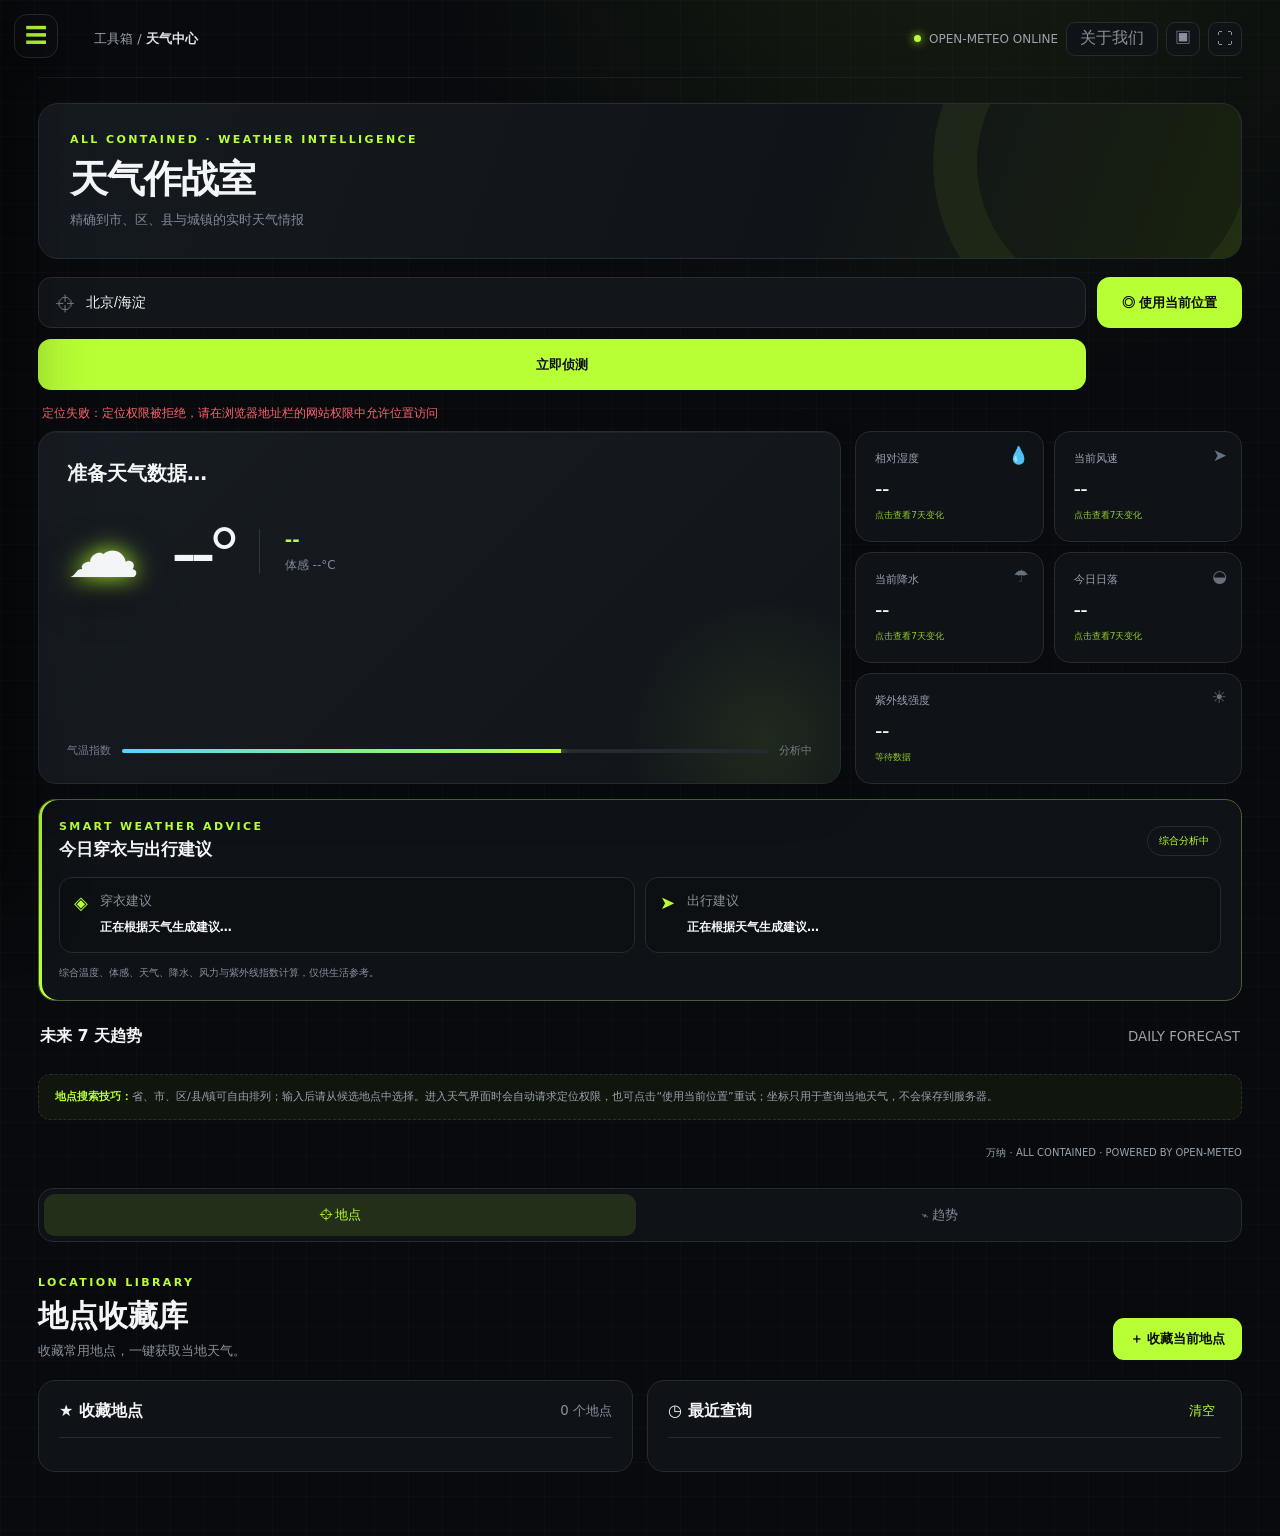
==== commit 31f58899: "Replace all Dock 万 glyphs with the 万纳 icon" ====
--- a/index.html
+++ b/index.html
@@ -1,5 +1,5 @@
 <!doctype html>
-<html lang="zh-CN"><head><meta charset="utf-8"><meta http-equiv="X-UA-Compatible" content="IE=edge"><meta name="renderer" content="webkit"><meta name="format-detection" content="telephone=no"><meta name="apple-mobile-web-app-capable" content="yes"><meta name="app-version" content="1.17.0-wanna-brand"><meta name="viewport" content="width=device-width,initial-scale=1,viewport-fit=cover"><title>万纳 · All Contained</title>
+<html lang="zh-CN"><head><meta charset="utf-8"><meta http-equiv="X-UA-Compatible" content="IE=edge"><meta name="renderer" content="webkit"><meta name="format-detection" content="telephone=no"><meta name="apple-mobile-web-app-capable" content="yes"><meta name="app-version" content="1.17.1-wanna-icon"><meta name="viewport" content="width=device-width,initial-scale=1,viewport-fit=cover"><title>万纳 · All Contained</title>
 <style>
 :root{--bg:#080a0d;--surface:#111419;--surface2:#171b21;--line:#252b33;--text:#f3f5f7;--muted:#89919c;--green:#b8ff35;--green2:#80d900;--cyan:#51d9ff;--danger:#ff646d}*{box-sizing:border-box}html{scroll-behavior:smooth}body{margin:0;min-height:100vh;color:var(--text);font-family:"Microsoft YaHei UI","Segoe UI",system-ui,sans-serif;background:var(--bg);background-image:radial-gradient(circle at 75% -10%,rgba(184,255,53,.09),transparent 28%),linear-gradient(rgba(255,255,255,.014) 1px,transparent 1px),linear-gradient(90deg,rgba(255,255,255,.014) 1px,transparent 1px);background-size:auto,34px 34px,34px 34px}.shell{display:grid;grid-template-columns:78px 1fr;min-height:100vh}.sidebar{position:fixed;inset:0 auto 0 0;width:78px;background:#0c0e11;border-right:1px solid #1d2228;display:flex;flex-direction:column;align-items:center;z-index:20}.logo{width:43px;height:43px;margin:22px 0 30px;border-radius:13px;display:grid;place-items:center;background:var(--green);color:#090b0d;font:bold 21px "Segoe UI";box-shadow:0 0 30px #b8ff3530}.nav{display:flex;flex-direction:column;gap:12px}.nav-item{position:relative;width:46px;height:46px;border:0;border-radius:12px;background:transparent;color:#717984;display:grid;place-items:center;font-size:20px;cursor:pointer}.nav-item.active,.nav-item:hover{color:var(--green);background:#b8ff3510}.nav-item.active:before{content:"";position:absolute;left:-16px;width:3px;height:23px;border-radius:3px;background:var(--green);box-shadow:0 0 12px var(--green)}.avatar{margin-top:auto;margin-bottom:22px;width:37px;height:37px;border-radius:50%;display:grid;place-items:center;background:#20252c;color:var(--green);font-weight:bold;border:1px solid #303740}.page{grid-column:2;padding:0 38px 38px;max-width:1500px;width:100%;margin:auto}.topbar{height:78px;display:flex;align-items:center;justify-content:space-between;border-bottom:1px solid #1a1e23}.crumb{color:#737b86;font-size:13px}.crumb b{color:#dfe3e8}.online{display:flex;align-items:center;gap:8px;color:#828b96;font-size:12px}.dot{width:7px;height:7px;border-radius:50%;background:var(--green);box-shadow:0 0 10px var(--green)}.banner{position:relative;overflow:hidden;margin:25px 0 18px;padding:29px 31px;border-radius:20px;border:1px solid #262d34;background:linear-gradient(110deg,#151a20 0%,#101418 65%,#19220f 100%)}.banner:after{content:"";position:absolute;width:270px;height:270px;right:-50px;top:-120px;border:44px solid rgba(184,255,53,.06);border-radius:50%}.eyebrow{color:var(--green);font-size:11px;font-weight:800;letter-spacing:2.4px}.banner h1{font-size:clamp(25px,3vw,39px);margin:8px 0 6px;letter-spacing:-1px}.banner p{color:#7f8994;margin:0;font-size:13px}.search-area{display:grid;grid-template-columns:1fr auto;gap:11px;margin:0 0 15px}.searchbox{position:relative}.searchbox:before{content:"⌖";position:absolute;left:17px;top:50%;transform:translateY(-50%);color:#69727d;font-size:19px}.searchbox input{width:100%;height:51px;padding:0 20px 0 47px;color:#f3f5f7;background:#12161b;border:1px solid #292f36;border-radius:13px;outline:none;font-size:14px;transition:.2s}.searchbox input:focus{border-color:#607e2d;box-shadow:0 0 0 3px #b8ff350c}.search-area button{height:51px;padding:0 25px;border:0;border-radius:13px;color:#0b0d0f;background:var(--green);font-weight:900;cursor:pointer;transition:.2s}.search-area button:hover{background:#ccff6e;transform:translateY(-1px)}.search-area button:disabled{filter:grayscale(.7);cursor:wait}.status{min-height:26px;padding:0 4px;color:#78818c;font-size:12px}.status.error{color:var(--danger)}.dashboard{display:grid;grid-template-columns:minmax(410px,1.35fr) minmax(280px,.65fr);gap:14px}.hero{position:relative;overflow:hidden;min-height:280px;padding:28px;border:1px solid var(--line);border-radius:18px;background:linear-gradient(135deg,#171c22,#11151a)}.hero:before{content:"";position:absolute;right:-75px;bottom:-105px;width:300px;height:300px;border-radius:50%;background:radial-gradient(circle,#b8ff3516,transparent 65%)}.location{font-size:20px;font-weight:900}.updated{color:#707985;font-size:11px;margin-top:7px}.hero-main{display:flex;align-items:center;margin-top:22px}.big-icon{font-size:73px;width:105px;filter:drop-shadow(0 12px 18px #0009)}.temperature{font:800 72px "Segoe UI";letter-spacing:-5px}.condition-wrap{margin-left:25px;padding-left:25px;border-left:1px solid #30363e}.condition{color:var(--green);font-size:18px;font-weight:800}.feels{color:#818a95;margin-top:7px;font-size:12px}.tempbar{position:absolute;left:28px;right:28px;bottom:25px;display:flex;align-items:center;gap:11px;color:#747e89;font-size:11px}.bar{height:4px;flex:1;border-radius:4px;background:#242a30;overflow:hidden}.bar i{display:block;width:68%;height:100%;background:linear-gradient(90deg,var(--cyan),var(--green));box-shadow:0 0 10px var(--green)}.metrics{display:grid;grid-template-columns:1fr 1fr;gap:10px}.metric{position:relative;overflow:hidden;padding:19px;border:1px solid var(--line);border-radius:16px;background:var(--surface);transition:.2s}.metric:hover{border-color:#3b472d;transform:translateY(-2px)}.metric small{display:block;color:#78818c;font-size:11px}.metric b{display:block;font:700 21px "Segoe UI";margin-top:10px}.metric span{position:absolute;right:14px;top:13px;color:#66717d;font-size:17px}.forecast-head{display:flex;justify-content:space-between;align-items:center;margin:25px 2px 11px}.forecast-head h2{margin:0;font-size:16px}.forecast-head small{color:#646d77}.forecast{display:grid;grid-template-columns:repeat(7,1fr);gap:9px}.day{position:relative;overflow:hidden;text-align:center;padding:17px 7px;border-radius:15px;border:1px solid var(--line);background:var(--surface);transition:.2s}.day:first-child{border-color:#678c29;background:linear-gradient(180deg,#1b2316,#12161a)}.day:first-child:before{content:"TODAY";position:absolute;right:-20px;top:9px;width:70px;transform:rotate(42deg);color:#0a0c0e;background:var(--green);font:bold 7px "Segoe UI"}.day:hover{transform:translateY(-4px);border-color:#4c5d34}.day .date{color:#79828d;font-size:11px;line-height:1.7}.day .icon{font-size:31px;margin:11px 0 7px;filter:drop-shadow(0 7px 8px #0007)}.day .desc{min-height:34px;font-size:11px}.day .temp{font:700 13px "Segoe UI";margin:8px 0}.day .rain{color:var(--cyan);font-size:10px}.tip{margin-top:16px;padding:13px 16px;border-radius:12px;border:1px dashed #29321f;background:#10150d;color:#778269;font-size:11px}.tip b{color:var(--green)}footer{text-align:right;color:#484f58;font-size:10px;margin-top:18px}@media(max-width:930px){.dashboard{grid-template-columns:1fr}.hero{min-height:260px}.metrics{grid-template-columns:repeat(4,1fr)}.forecast{overflow-x:auto;grid-template-columns:repeat(7,125px);padding-bottom:8px}}@media(max-width:680px){.shell{grid-template-columns:1fr}.sidebar{display:none}.page{grid-column:1;padding:0 17px 25px}.topbar{height:58px}.banner{padding:22px}.metrics{grid-template-columns:1fr 1fr}.hero-main{flex-wrap:wrap}.big-icon{font-size:55px;width:80px}.temperature{font-size:57px}.condition-wrap{margin-left:14px;padding-left:14px}.search-area button{padding:0 16px}.forecast-head{margin-top:20px}}
 
@@ -72,9 +72,9 @@
 /* Left drawer Dock and official-site directory. */
 .shell{z-index:auto;display:block;min-height:100vh}.page{position:relative;z-index:3;grid-column:auto;padding-left:38px}.sidebar{position:fixed;inset:0 auto 0 0;width:250px;align-items:stretch;padding:18px 14px;background:rgba(var(--sidebar-rgb,12,14,17),.98);border-right:1px solid var(--line);box-shadow:24px 0 70px rgba(0,0,0,.45);transform:translateX(-105%);transition:transform .25s ease;z-index:1100}.sidebar .logo{width:46px;height:46px;margin:2px 0 24px 8px}.sidebar .nav{display:flex;flex-direction:column;gap:7px;width:100%}.sidebar .nav-item{width:100%;height:50px;padding:0 14px;border-radius:12px;display:flex;align-items:center;justify-content:flex-start;gap:13px;font-size:20px;text-align:left;color:#dce2e8}.nav-item::after{content:attr(data-label);font-size:13px;font-weight:800;letter-spacing:.08em}.sidebar .nav-item.active:before{left:-14px}.sidebar .avatar{margin:18px 0 0 8px}.dock-toggle{position:fixed;left:14px;top:14px;width:44px;height:44px;border:1px solid var(--line);border-radius:13px;background:rgba(var(--sidebar-rgb,12,14,17),.92);color:var(--green);font-size:22px;cursor:pointer;z-index:1080;box-shadow:0 12px 35px rgba(0,0,0,.28);backdrop-filter:blur(18px)}.dock-toggle:hover{border-color:var(--green)}.dock-backdrop{position:fixed;inset:0;border:0;background:rgba(2,4,7,.68);backdrop-filter:none;opacity:0;visibility:hidden;pointer-events:none;transition:.25s;z-index:1090}.dock-open{overflow:hidden}body.dock-open .sidebar{transform:translateX(0)}.dock-open .dock-backdrop{opacity:1;visibility:visible;pointer-events:auto}.dock-open .dock-toggle{opacity:0;pointer-events:none}.topbar{padding-left:56px}.sites-banner{background:linear-gradient(112deg,#111925,#101418 58%,#18230f)}.site-search-wrap{display:grid;grid-template-columns:auto minmax(0,1fr) auto auto;align-items:center;gap:10px;padding:10px 12px;border:1px solid var(--line);border-radius:15px;background:rgba(var(--panel-rgb,17,20,25),var(--panel-alpha,.94))}.site-search-wrap>span{color:var(--green);font-size:21px}.site-search-wrap input{min-width:0;height:44px;padding:0 14px;border:1px solid var(--line);border-radius:11px;outline:0;background:rgba(0,0,0,.22);color:var(--text);font:600 13px inherit}.site-search-wrap input:focus{border-color:var(--green);box-shadow:0 0 0 3px color-mix(in srgb,var(--green) 11%,transparent)}.site-search-wrap button{height:44px;padding:0 14px;border:1px solid var(--line);border-radius:10px;background:transparent;color:var(--muted);font:700 11px inherit;cursor:pointer}.site-search-wrap button:hover{color:var(--green);border-color:var(--green)}.site-search-wrap small{min-width:70px;color:#aab2bc;font-size:10px;text-align:right}.site-search-empty{display:none;margin:18px 0;padding:30px;border:1px dashed var(--line);border-radius:15px;color:var(--muted);text-align:center}.site-search-empty.show{display:block}.site-tabs{display:flex;gap:8px;overflow-x:auto;padding:5px;scrollbar-width:none;-ms-overflow-style:none;scroll-snap-type:x proximity;margin:16px 0;border:1px solid var(--line);border-radius:15px;background:rgba(var(--panel-rgb,17,20,25),var(--panel-alpha,.9))}.site-tabs::-webkit-scrollbar{display:none}.site-tab{flex:0 0 auto;min-width:96px;height:44px;scroll-snap-align:start;border:0;border-radius:11px;background:transparent;color:var(--muted);font:800 12px inherit;cursor:pointer}.site-tab.active,.site-tab:hover{color:var(--green);background:color-mix(in srgb,var(--green) 12%,transparent)}.site-category{display:none}.site-category.active{display:block;animation:fadeIn .22s ease}.site-category-head{display:flex;align-items:end;justify-content:space-between;margin:22px 2px 12px}.site-category-head h2{margin:0;font-size:21px}.site-category-head p{margin:0;color:var(--muted);font-size:11px}.site-grid{display:grid;grid-template-columns:repeat(3,minmax(0,1fr));gap:12px}.site-card{display:flex;flex-direction:column;min-height:210px;padding:19px;border:1px solid var(--line);border-radius:17px;background:rgba(var(--panel-rgb,17,20,25),var(--panel-alpha,.9));box-shadow:0 16px 40px rgba(0,0,0,.18)}.site-card-icon{display:grid;place-items:center;width:40px;height:40px;border-radius:12px;background:color-mix(in srgb,var(--green) 12%,transparent);color:var(--green);font-size:20px}.site-card h3{margin:14px 0 7px;font-size:16px}.site-card p{flex:1;margin:0;color:var(--muted);font-size:11px;line-height:1.75}.site-actions{display:flex;gap:8px;margin-top:16px}.site-actions a{flex:1;min-height:44px;display:grid;place-items:center;border:1px solid var(--line);border-radius:10px;color:var(--text);font-size:11px;font-weight:800;text-decoration:none}.site-actions .site-official{border-color:color-mix(in srgb,var(--green) 42%,var(--line));color:var(--green)}.site-actions .site-download{background:var(--green);color:#090b0d;border-color:var(--green)}@media(max-width:980px){.site-grid{grid-template-columns:repeat(2,minmax(0,1fr))}}@media(max-width:680px){.page{padding:0 12px 70px}.sidebar{display:flex;left:0;right:auto;bottom:0;top:0;width:min(82vw,280px);height:100vh;padding:18px 14px;flex-direction:column;align-items:stretch;border-top:0;border-right:1px solid var(--line);transform:translateX(-105%)}.sidebar .logo{display:grid}.sidebar .avatar{display:grid}.sidebar .nav{display:flex;width:100%;gap:7px}.sidebar .nav-item{width:100%;height:50px;display:flex;flex-direction:row;justify-content:flex-start}.sidebar .nav-item.active:before{display:block}.toast{bottom:25px}.topbar{padding-left:52px}.site-search-wrap{grid-template-columns:auto minmax(0,1fr) auto;gap:7px}.site-search-wrap small{grid-column:2/4;text-align:left}.site-grid{grid-template-columns:1fr}.site-card{min-height:190px}.site-tabs{margin-top:12px}.site-category-head{align-items:flex-start;flex-direction:column;gap:5px}}
 .site-card-icon{overflow:hidden;background:linear-gradient(145deg,rgba(34,40,49,.98),rgba(13,16,21,.98));border:1px solid rgba(255,255,255,.1);padding:3px;box-sizing:border-box;box-shadow:inset 0 1px 0 rgba(255,255,255,.08),0 7px 18px rgba(0,0,0,.24)}.site-logo{display:block;width:100%;height:100%;object-fit:contain;border-radius:8px}
-.about-action{width:auto;min-width:78px;padding:0 13px;font:700 12px inherit;white-space:nowrap}.about-modal{position:fixed;inset:0;z-index:1300;display:none;align-items:center;justify-content:center;padding:22px;background:rgba(2,4,7,.78);backdrop-filter:blur(14px)}.about-modal.show{display:flex}.about-dialog{position:relative;width:min(620px,94vw);padding:42px 38px 36px;border:1px solid color-mix(in srgb,var(--green) 34%,var(--line));border-radius:22px;background:rgba(var(--panel-rgb,17,20,25),.98);box-shadow:0 32px 100px rgba(0,0,0,.62),inset 3px 0 var(--green)}.about-dialog .eyebrow{margin-bottom:10px}.about-dialog h2{margin:0 0 22px;font-size:28px}.about-dialog p{margin:0;color:var(--text);font-size:16px;line-height:2;white-space:pre-line}.about-close{position:absolute;right:15px;top:14px;width:36px;height:36px;border:1px solid var(--line);border-radius:10px;background:transparent;color:var(--text);font-size:22px;cursor:pointer}.about-close:hover{border-color:var(--green);color:var(--green)}@media(max-width:480px){.about-action{min-width:64px;padding:0 9px;font-size:11px}.about-dialog{padding:38px 24px 28px}.about-dialog h2{font-size:24px}.about-dialog p{font-size:14px}}
+.brand-logo-icon{display:block;width:31px;height:31px}.brand-avatar-icon{display:block;width:24px;height:24px}.about-action{width:auto;min-width:78px;padding:0 13px;font:700 12px inherit;white-space:nowrap}.about-modal{position:fixed;inset:0;z-index:1300;display:none;align-items:center;justify-content:center;padding:22px;background:rgba(2,4,7,.78);backdrop-filter:blur(14px)}.about-modal.show{display:flex}.about-dialog{position:relative;width:min(620px,94vw);padding:42px 38px 36px;border:1px solid color-mix(in srgb,var(--green) 34%,var(--line));border-radius:22px;background:rgba(var(--panel-rgb,17,20,25),.98);box-shadow:0 32px 100px rgba(0,0,0,.62),inset 3px 0 var(--green)}.about-dialog .eyebrow{margin-bottom:10px}.about-dialog h2{margin:0 0 22px;font-size:28px}.about-dialog p{margin:0;color:var(--text);font-size:16px;line-height:2;white-space:pre-line}.about-close{position:absolute;right:15px;top:14px;width:36px;height:36px;border:1px solid var(--line);border-radius:10px;background:transparent;color:var(--text);font-size:22px;cursor:pointer}.about-close:hover{border-color:var(--green);color:var(--green)}@media(max-width:480px){.about-action{min-width:64px;padding:0 9px;font-size:11px}.about-dialog{padding:38px 24px 28px}.about-dialog h2{font-size:24px}.about-dialog p{font-size:14px}}
 </style></head><body><button id="dockToggle" class="dock-toggle" type="button" aria-label="打开导航栏" aria-controls="mainDock" aria-expanded="false">☰</button><button id="dockBackdrop" class="dock-backdrop" type="button" aria-label="关闭导航栏"></button><div id="weatherScene" class="weather-scene"><div class="scene-sky"></div><div class="scene-orb"></div><div class="scene-clouds"></div><div class="scene-flash"></div></div><canvas id="weatherCanvas" class="weather-canvas"></canvas><div id="customBg" class="custom-bg"></div><div id="bgShade" class="bg-shade"></div><div id="aboutModal" class="about-modal" aria-hidden="true"><article class="about-dialog" role="dialog" aria-modal="true" aria-labelledby="aboutTitle"><button id="aboutClose" class="about-close" type="button" aria-label="关闭关于我们">×</button><div class="eyebrow">ALL CONTAINED</div><h2 id="aboutTitle">关于万纳</h2><p>最初，没有人在意这个网站。
-这不过是一次气温查询，一条穿衣建议，一个软件下载链接。直到它和每个人的每一天息息相关。</p></article></div><div class="shell"><aside id="mainDock" class="sidebar" aria-label="主导航"><div class="logo">万</div><nav class="nav"><button class="nav-item active" data-view="weather" data-label="天气" title="天气中心">☁</button><button class="nav-item" data-view="news" data-label="热点" title="今日热点">◉</button><button class="nav-item" data-view="study" data-label="学习" title="学习目标"><span class="study-nav-icon" aria-hidden="true"><svg viewBox="0 0 24 24"><rect x="5" y="4" width="14" height="17" rx="2.5"></rect><path d="M9 4V3h6v1"></path><path d="m8.5 12 2 2 5-5"></path><path d="M9 17h6"></path></svg></span></button><button class="nav-item" data-view="network" data-label="网络" title="网络工具">⌁</button><button class="nav-item" data-view="sites" data-label="官网" title="软件官网合集">▦</button><button class="nav-item" data-view="settings" data-label="设置" title="工具箱设置">⚙</button></nav><div class="avatar">万</div></aside><main class="page"><header class="topbar"><div class="crumb">工具箱 / <b>天气中心</b></div><div class="top-actions"><div class="online"><i class="dot"></i> OPEN-METEO ONLINE</div><button class="window-action about-action" id="aboutBtn" type="button">关于我们</button><button class="window-action" id="compactBtn" title="小窗模式">▣</button><button class="window-action" id="fullscreenBtn" title="全屏模式（F11）">⛶</button></div></header><section id="weatherSuiteView" class="view active-view"><section id="weatherView"><section class="banner"><div class="eyebrow">ALL CONTAINED · WEATHER INTELLIGENCE</div><h1>天气作战室</h1><p>精确到市、区、县与城镇的实时天气情报</p></section><form class="search-area" id="form"><div class="searchbox"><input id="city" value="北京/海淀" placeholder="输入省市区（顺序不限），如 海淀 北京市" autocomplete="off"><div id="suggestions" class="suggestions"></div></div><button type="button" id="locateBtn" class="locate-btn" title="经你授权后使用设备位置">◎ 使用当前位置</button><button id="btn">立即侦测</button></form><div class="status" id="status">正在同步气象数据…</div><section class="dashboard"><article class="hero"><div class="location" id="location">准备天气数据…</div><div class="updated" id="updated"></div><div class="hero-main"><div class="big-icon" id="icon">☁️</div><div class="temperature" id="temperature">--°</div><div class="condition-wrap"><div class="condition" id="condition">--</div><div class="feels" id="feels">体感 --°C</div></div></div><div class="tempbar"><span>气温指数</span><div class="bar"><i></i></div><span id="level">分析中</span></div></article><section class="metrics"><button class="metric" data-metric="humidity"><small>相对湿度</small><b id="humidity">--</b><span>💧</span><em>点击查看7天变化</em></button><button class="metric" data-metric="wind"><small>当前风速</small><b id="wind">--</b><span>➤</span><em>点击查看7天变化</em></button><button class="metric" data-metric="rain"><small>当前降水</small><b id="rainNow">--</b><span>☂</span><em>点击查看7天变化</em></button><button class="metric" data-metric="sunset"><small>今日日落</small><b id="sunset">--</b><span>◒</span><em>点击查看7天变化</em></button><button class="metric uv-metric" data-metric="uv"><small>紫外线强度</small><b id="uvIndex">--</b><span>☀</span><em id="uvLevel">等待数据</em></button></section></section><section class="advice-panel"><div class="advice-title"><div><div class="eyebrow">SMART WEATHER ADVICE</div><h2>今日穿衣与出行建议</h2></div><span id="adviceRisk">综合分析中</span></div><div class="advice-grid"><article><span>◈</span><div><small>穿衣建议</small><b id="clothingAdvice">正在根据天气生成建议…</b></div></article><article><span>➤</span><div><small>出行建议</small><b id="travelAdvice">正在根据天气生成建议…</b></div></article></div><p id="adviceBasis">综合温度、体感、天气、降水、风力与紫外线指数计算，仅供生活参考。</p></section><div class="forecast-head"><h2>未来 7 天趋势</h2><small id="hint">DAILY FORECAST</small></div><section class="forecast" id="forecast"></section><div class="tip"><b>地点搜索技巧：</b>省、市、区/县/镇可自由排列；输入后请从候选地点中选择。进入天气界面时会自动请求定位权限，也可点击“使用当前位置”重试；坐标只用于查询当地天气，不会保存到服务器。</div><footer>万纳 · ALL CONTAINED · POWERED BY OPEN-METEO</footer></section>
+这不过是一次气温查询，一条穿衣建议，一个软件下载链接。直到它和每个人的每一天息息相关。</p></article></div><div class="shell"><aside id="mainDock" class="sidebar" aria-label="主导航"><div class="logo" title="万纳 · All Contained"><img class="brand-logo-icon" src="assets/wanna-logo.svg" alt="万纳"></div><nav class="nav"><button class="nav-item active" data-view="weather" data-label="天气" title="天气中心">☁</button><button class="nav-item" data-view="news" data-label="热点" title="今日热点">◉</button><button class="nav-item" data-view="study" data-label="学习" title="学习目标"><span class="study-nav-icon" aria-hidden="true"><svg viewBox="0 0 24 24"><rect x="5" y="4" width="14" height="17" rx="2.5"></rect><path d="M9 4V3h6v1"></path><path d="m8.5 12 2 2 5-5"></path><path d="M9 17h6"></path></svg></span></button><button class="nav-item" data-view="network" data-label="网络" title="网络工具">⌁</button><button class="nav-item" data-view="sites" data-label="官网" title="软件官网合集">▦</button><button class="nav-item" data-view="settings" data-label="设置" title="工具箱设置">⚙</button></nav><div class="avatar" title="万纳 · All Contained"><img class="brand-avatar-icon" src="assets/wanna-logo.svg" alt="万纳"></div></aside><main class="page"><header class="topbar"><div class="crumb">工具箱 / <b>天气中心</b></div><div class="top-actions"><div class="online"><i class="dot"></i> OPEN-METEO ONLINE</div><button class="window-action about-action" id="aboutBtn" type="button">关于我们</button><button class="window-action" id="compactBtn" title="小窗模式">▣</button><button class="window-action" id="fullscreenBtn" title="全屏模式（F11）">⛶</button></div></header><section id="weatherSuiteView" class="view active-view"><section id="weatherView"><section class="banner"><div class="eyebrow">ALL CONTAINED · WEATHER INTELLIGENCE</div><h1>天气作战室</h1><p>精确到市、区、县与城镇的实时天气情报</p></section><form class="search-area" id="form"><div class="searchbox"><input id="city" value="北京/海淀" placeholder="输入省市区（顺序不限），如 海淀 北京市" autocomplete="off"><div id="suggestions" class="suggestions"></div></div><button type="button" id="locateBtn" class="locate-btn" title="经你授权后使用设备位置">◎ 使用当前位置</button><button id="btn">立即侦测</button></form><div class="status" id="status">正在同步气象数据…</div><section class="dashboard"><article class="hero"><div class="location" id="location">准备天气数据…</div><div class="updated" id="updated"></div><div class="hero-main"><div class="big-icon" id="icon">☁️</div><div class="temperature" id="temperature">--°</div><div class="condition-wrap"><div class="condition" id="condition">--</div><div class="feels" id="feels">体感 --°C</div></div></div><div class="tempbar"><span>气温指数</span><div class="bar"><i></i></div><span id="level">分析中</span></div></article><section class="metrics"><button class="metric" data-metric="humidity"><small>相对湿度</small><b id="humidity">--</b><span>💧</span><em>点击查看7天变化</em></button><button class="metric" data-metric="wind"><small>当前风速</small><b id="wind">--</b><span>➤</span><em>点击查看7天变化</em></button><button class="metric" data-metric="rain"><small>当前降水</small><b id="rainNow">--</b><span>☂</span><em>点击查看7天变化</em></button><button class="metric" data-metric="sunset"><small>今日日落</small><b id="sunset">--</b><span>◒</span><em>点击查看7天变化</em></button><button class="metric uv-metric" data-metric="uv"><small>紫外线强度</small><b id="uvIndex">--</b><span>☀</span><em id="uvLevel">等待数据</em></button></section></section><section class="advice-panel"><div class="advice-title"><div><div class="eyebrow">SMART WEATHER ADVICE</div><h2>今日穿衣与出行建议</h2></div><span id="adviceRisk">综合分析中</span></div><div class="advice-grid"><article><span>◈</span><div><small>穿衣建议</small><b id="clothingAdvice">正在根据天气生成建议…</b></div></article><article><span>➤</span><div><small>出行建议</small><b id="travelAdvice">正在根据天气生成建议…</b></div></article></div><p id="adviceBasis">综合温度、体感、天气、降水、风力与紫外线指数计算，仅供生活参考。</p></section><div class="forecast-head"><h2>未来 7 天趋势</h2><small id="hint">DAILY FORECAST</small></div><section class="forecast" id="forecast"></section><div class="tip"><b>地点搜索技巧：</b>省、市、区/县/镇可自由排列；输入后请从候选地点中选择。进入天气界面时会自动请求定位权限，也可点击“使用当前位置”重试；坐标只用于查询当地天气，不会保存到服务器。</div><footer>万纳 · ALL CONTAINED · POWERED BY OPEN-METEO</footer></section>
 <nav class="weather-subtabs" aria-label="天气工具"><button class="weather-subtab active" data-weather-tab="places">⌖ 地点</button><button class="weather-subtab" data-weather-tab="trends">⌁ 趋势</button></nav>
 <section id="placesView" class="weather-subpanel tool-view active-subpanel"><div class="tool-head"><div><div class="eyebrow">LOCATION LIBRARY</div><h1>地点收藏库</h1><p>收藏常用地点，一键获取当地天气。</p></div><button class="lime-btn" id="saveCurrent">＋ 收藏当前地点</button></div><div class="tool-grid"><article class="tool-panel"><div class="panel-title"><b>★ 收藏地点</b><small id="favCount">0 个地点</small></div><div id="favorites" class="place-list"></div></article><article class="tool-panel"><div class="panel-title"><b>◷ 最近查询</b><button class="text-btn" id="clearRecent">清空</button></div><div id="recent" class="place-list"></div></article></div></section>
 <section id="trendsView" class="weather-subpanel tool-view"><div class="tool-head"><div><div class="eyebrow">WEATHER ANALYTICS</div><h1>七日趋势分析</h1><p id="trendLocation">查询天气后查看气温与降水变化。</p></div><div class="trend-legend"><span><i class="high-dot"></i>最高温</span><span><i class="low-dot"></i>最低温</span></div></div><article class="tool-panel chart-panel"><canvas id="trendCanvas" width="1100" height="400"></canvas></article><div class="trend-cards"><article><small>七日最高</small><b id="weekHigh">--</b></article><article><small>七日最低</small><b id="weekLow">--</b></article><article><small>平均温度</small><b id="weekAvg">--</b></article><article><small>最高降水概率</small><b id="weekRain">--</b></article></div></section>
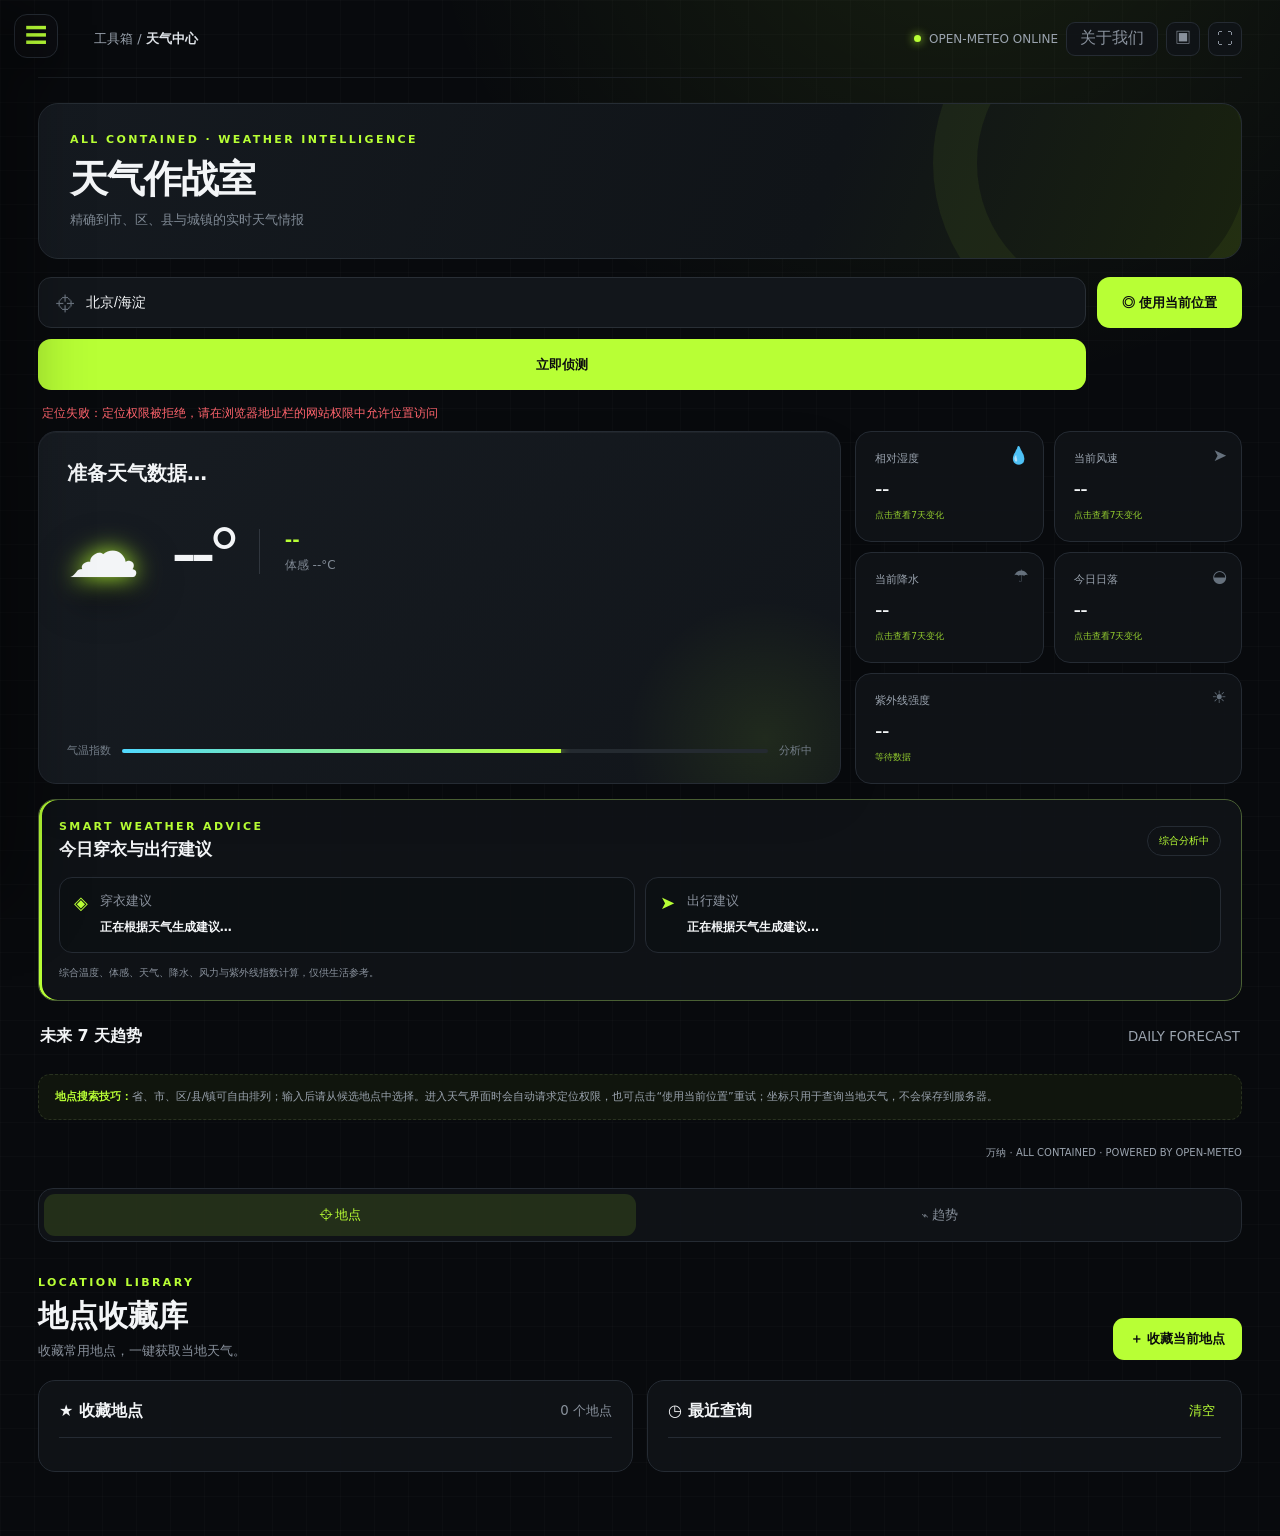
==== commit a8be3bce: "重构 v1.17.1-wanna-icon：后端模块化 wanna 包 + 前端拆分 static 模块 后端（新增 wanna/ 包，纯标准库、零依赖） - config: 版本/缓存/限流参数单一" ====
--- a/index.html
+++ b/index.html
@@ -1,319 +1,24 @@
 <!doctype html>
 <html lang="zh-CN"><head><meta charset="utf-8"><meta http-equiv="X-UA-Compatible" content="IE=edge"><meta name="renderer" content="webkit"><meta name="format-detection" content="telephone=no"><meta name="apple-mobile-web-app-capable" content="yes"><meta name="app-version" content="1.17.1-wanna-icon"><meta name="viewport" content="width=device-width,initial-scale=1,viewport-fit=cover"><title>万纳 · All Contained</title>
-<style>
-:root{--bg:#080a0d;--surface:#111419;--surface2:#171b21;--line:#252b33;--text:#f3f5f7;--muted:#89919c;--green:#b8ff35;--green2:#80d900;--cyan:#51d9ff;--danger:#ff646d}*{box-sizing:border-box}html{scroll-behavior:smooth}body{margin:0;min-height:100vh;color:var(--text);font-family:"Microsoft YaHei UI","Segoe UI",system-ui,sans-serif;background:var(--bg);background-image:radial-gradient(circle at 75% -10%,rgba(184,255,53,.09),transparent 28%),linear-gradient(rgba(255,255,255,.014) 1px,transparent 1px),linear-gradient(90deg,rgba(255,255,255,.014) 1px,transparent 1px);background-size:auto,34px 34px,34px 34px}.shell{display:grid;grid-template-columns:78px 1fr;min-height:100vh}.sidebar{position:fixed;inset:0 auto 0 0;width:78px;background:#0c0e11;border-right:1px solid #1d2228;display:flex;flex-direction:column;align-items:center;z-index:20}.logo{width:43px;height:43px;margin:22px 0 30px;border-radius:13px;display:grid;place-items:center;background:var(--green);color:#090b0d;font:bold 21px "Segoe UI";box-shadow:0 0 30px #b8ff3530}.nav{display:flex;flex-direction:column;gap:12px}.nav-item{position:relative;width:46px;height:46px;border:0;border-radius:12px;background:transparent;color:#717984;display:grid;place-items:center;font-size:20px;cursor:pointer}.nav-item.active,.nav-item:hover{color:var(--green);background:#b8ff3510}.nav-item.active:before{content:"";position:absolute;left:-16px;width:3px;height:23px;border-radius:3px;background:var(--green);box-shadow:0 0 12px var(--green)}.avatar{margin-top:auto;margin-bottom:22px;width:37px;height:37px;border-radius:50%;display:grid;place-items:center;background:#20252c;color:var(--green);font-weight:bold;border:1px solid #303740}.page{grid-column:2;padding:0 38px 38px;max-width:1500px;width:100%;margin:auto}.topbar{height:78px;display:flex;align-items:center;justify-content:space-between;border-bottom:1px solid #1a1e23}.crumb{color:#737b86;font-size:13px}.crumb b{color:#dfe3e8}.online{display:flex;align-items:center;gap:8px;color:#828b96;font-size:12px}.dot{width:7px;height:7px;border-radius:50%;background:var(--green);box-shadow:0 0 10px var(--green)}.banner{position:relative;overflow:hidden;margin:25px 0 18px;padding:29px 31px;border-radius:20px;border:1px solid #262d34;background:linear-gradient(110deg,#151a20 0%,#101418 65%,#19220f 100%)}.banner:after{content:"";position:absolute;width:270px;height:270px;right:-50px;top:-120px;border:44px solid rgba(184,255,53,.06);border-radius:50%}.eyebrow{color:var(--green);font-size:11px;font-weight:800;letter-spacing:2.4px}.banner h1{font-size:clamp(25px,3vw,39px);margin:8px 0 6px;letter-spacing:-1px}.banner p{color:#7f8994;margin:0;font-size:13px}.search-area{display:grid;grid-template-columns:1fr auto;gap:11px;margin:0 0 15px}.searchbox{position:relative}.searchbox:before{content:"⌖";position:absolute;left:17px;top:50%;transform:translateY(-50%);color:#69727d;font-size:19px}.searchbox input{width:100%;height:51px;padding:0 20px 0 47px;color:#f3f5f7;background:#12161b;border:1px solid #292f36;border-radius:13px;outline:none;font-size:14px;transition:.2s}.searchbox input:focus{border-color:#607e2d;box-shadow:0 0 0 3px #b8ff350c}.search-area button{height:51px;padding:0 25px;border:0;border-radius:13px;color:#0b0d0f;background:var(--green);font-weight:900;cursor:pointer;transition:.2s}.search-area button:hover{background:#ccff6e;transform:translateY(-1px)}.search-area button:disabled{filter:grayscale(.7);cursor:wait}.status{min-height:26px;padding:0 4px;color:#78818c;font-size:12px}.status.error{color:var(--danger)}.dashboard{display:grid;grid-template-columns:minmax(410px,1.35fr) minmax(280px,.65fr);gap:14px}.hero{position:relative;overflow:hidden;min-height:280px;padding:28px;border:1px solid var(--line);border-radius:18px;background:linear-gradient(135deg,#171c22,#11151a)}.hero:before{content:"";position:absolute;right:-75px;bottom:-105px;width:300px;height:300px;border-radius:50%;background:radial-gradient(circle,#b8ff3516,transparent 65%)}.location{font-size:20px;font-weight:900}.updated{color:#707985;font-size:11px;margin-top:7px}.hero-main{display:flex;align-items:center;margin-top:22px}.big-icon{font-size:73px;width:105px;filter:drop-shadow(0 12px 18px #0009)}.temperature{font:800 72px "Segoe UI";letter-spacing:-5px}.condition-wrap{margin-left:25px;padding-left:25px;border-left:1px solid #30363e}.condition{color:var(--green);font-size:18px;font-weight:800}.feels{color:#818a95;margin-top:7px;font-size:12px}.tempbar{position:absolute;left:28px;right:28px;bottom:25px;display:flex;align-items:center;gap:11px;color:#747e89;font-size:11px}.bar{height:4px;flex:1;border-radius:4px;background:#242a30;overflow:hidden}.bar i{display:block;width:68%;height:100%;background:linear-gradient(90deg,var(--cyan),var(--green));box-shadow:0 0 10px var(--green)}.metrics{display:grid;grid-template-columns:1fr 1fr;gap:10px}.metric{position:relative;overflow:hidden;padding:19px;border:1px solid var(--line);border-radius:16px;background:var(--surface);transition:.2s}.metric:hover{border-color:#3b472d;transform:translateY(-2px)}.metric small{display:block;color:#78818c;font-size:11px}.metric b{display:block;font:700 21px "Segoe UI";margin-top:10px}.metric span{position:absolute;right:14px;top:13px;color:#66717d;font-size:17px}.forecast-head{display:flex;justify-content:space-between;align-items:center;margin:25px 2px 11px}.forecast-head h2{margin:0;font-size:16px}.forecast-head small{color:#646d77}.forecast{display:grid;grid-template-columns:repeat(7,1fr);gap:9px}.day{position:relative;overflow:hidden;text-align:center;padding:17px 7px;border-radius:15px;border:1px solid var(--line);background:var(--surface);transition:.2s}.day:first-child{border-color:#678c29;background:linear-gradient(180deg,#1b2316,#12161a)}.day:first-child:before{content:"TODAY";position:absolute;right:-20px;top:9px;width:70px;transform:rotate(42deg);color:#0a0c0e;background:var(--green);font:bold 7px "Segoe UI"}.day:hover{transform:translateY(-4px);border-color:#4c5d34}.day .date{color:#79828d;font-size:11px;line-height:1.7}.day .icon{font-size:31px;margin:11px 0 7px;filter:drop-shadow(0 7px 8px #0007)}.day .desc{min-height:34px;font-size:11px}.day .temp{font:700 13px "Segoe UI";margin:8px 0}.day .rain{color:var(--cyan);font-size:10px}.tip{margin-top:16px;padding:13px 16px;border-radius:12px;border:1px dashed #29321f;background:#10150d;color:#778269;font-size:11px}.tip b{color:var(--green)}footer{text-align:right;color:#484f58;font-size:10px;margin-top:18px}@media(max-width:930px){.dashboard{grid-template-columns:1fr}.hero{min-height:260px}.metrics{grid-template-columns:repeat(4,1fr)}.forecast{overflow-x:auto;grid-template-columns:repeat(7,125px);padding-bottom:8px}}@media(max-width:680px){.shell{grid-template-columns:1fr}.sidebar{display:none}.page{grid-column:1;padding:0 17px 25px}.topbar{height:58px}.banner{padding:22px}.metrics{grid-template-columns:1fr 1fr}.hero-main{flex-wrap:wrap}.big-icon{font-size:55px;width:80px}.temperature{font-size:57px}.condition-wrap{margin-left:14px;padding-left:14px}.search-area button{padding:0 16px}.forecast-head{margin-top:20px}}
-
-.view{display:none}.view.active-view{display:block}.tool-view{padding-top:30px;animation:fadeIn .25s ease}@keyframes fadeIn{from{opacity:0;transform:translateY(5px)}to{opacity:1;transform:none}}.tool-head{display:flex;justify-content:space-between;align-items:flex-end;margin-bottom:20px}.tool-head h1{font-size:30px;margin:7px 0 5px}.tool-head p{color:var(--muted);font-size:13px;margin:0}.lime-btn{border:0;border-radius:11px;padding:12px 17px;background:var(--green);color:#090b0d;font-weight:900;cursor:pointer}.tool-grid{display:grid;grid-template-columns:1fr 1fr;gap:14px}.tool-panel{border:1px solid var(--line);border-radius:17px;background:var(--surface);padding:20px}.panel-title{display:flex;align-items:center;justify-content:space-between;padding-bottom:15px;border-bottom:1px solid var(--line)}.panel-title small{color:var(--muted)}.text-btn{border:0;background:none;color:var(--green);cursor:pointer}.place-list{display:grid;gap:8px;padding-top:13px}.place-item{display:flex;align-items:center;justify-content:space-between;padding:13px;border:1px solid #242a31;border-radius:12px;background:#0e1115;cursor:pointer;transition:.2s}.place-item:hover{border-color:var(--green);transform:translateX(3px)}.place-item b{font-size:13px}.place-item small{display:block;color:var(--muted);margin-top:4px}.place-actions button{border:0;background:none;color:#69727d;cursor:pointer;font-size:16px}.place-actions button:hover{color:var(--danger)}.empty{padding:35px 10px;text-align:center;color:#626b75;font-size:12px}.chart-panel{padding:15px;height:430px}.chart-panel canvas{width:100%;height:100%}.trend-legend{display:flex;gap:18px;color:var(--muted);font-size:11px}.trend-legend i{display:inline-block;width:8px;height:8px;border-radius:50%;margin-right:6px}.high-dot{background:var(--green)}.low-dot{background:var(--cyan)}.trend-cards{display:grid;grid-template-columns:repeat(4,1fr);gap:10px;margin-top:13px}.trend-cards article{padding:17px;border:1px solid var(--line);border-radius:14px;background:var(--surface)}.trend-cards small{display:block;color:var(--muted)}.trend-cards b{display:block;font-size:21px;margin-top:8px}.settings-list{display:grid;gap:10px}.setting-row{display:flex;align-items:center;justify-content:space-between;min-height:82px;padding:18px 20px;border:1px solid var(--line);border-radius:15px;background:var(--surface)}.setting-row small{display:block;color:var(--muted);margin-top:6px}.segmented{display:flex;padding:3px;border-radius:10px;background:#090b0e}.segmented button{border:0;border-radius:8px;padding:8px 16px;background:transparent;color:var(--muted);cursor:pointer}.segmented button.active{background:var(--green);color:#090b0d;font-weight:bold}.color-picks{display:flex;gap:10px}.color-picks button{width:27px;height:27px;border:3px solid transparent;border-radius:50%;background:var(--pick);cursor:pointer}.color-picks button.active{border-color:white;box-shadow:0 0 0 2px var(--pick)}.switch input{display:none}.switch span{display:block;width:45px;height:24px;border-radius:20px;background:#30363d;cursor:pointer;padding:3px}.switch span:after{content:"";display:block;width:18px;height:18px;border-radius:50%;background:#818a94;transition:.2s}.switch input:checked+span{background:#b8ff3540}.switch input:checked+span:after{transform:translateX(21px);background:var(--green)}.setting-input{width:230px;padding:11px 13px;border:1px solid #30363d;border-radius:10px;outline:none;background:#0b0e12;color:var(--text)}.setting-input:focus{border-color:var(--green)}.outline-btn{padding:10px 17px;border:1px solid #61333a;border-radius:10px;background:transparent;color:#ff7a82;cursor:pointer}.toast{position:fixed;right:25px;bottom:25px;z-index:99;padding:13px 18px;border:1px solid #3b472d;border-radius:11px;background:#151b11;color:var(--text);box-shadow:0 15px 40px #0008;transform:translateY(100px);opacity:0;transition:.25s}.toast.show{transform:none;opacity:1}@media(max-width:800px){.tool-grid{grid-template-columns:1fr}.trend-cards{grid-template-columns:1fr 1fr}.tool-head{align-items:flex-start;gap:15px;flex-direction:column}.setting-row{gap:16px}.chart-panel{height:340px}}@media(max-width:520px){.setting-row{align-items:flex-start;flex-direction:column}.setting-input{width:100%}.trend-cards{grid-template-columns:1fr 1fr}}
-
-.custom-bg,.bg-shade{position:fixed;inset:-25px;pointer-events:none;opacity:0;transition:opacity .35s,filter .25s;z-index:-2}.custom-bg{background-position:center;background-size:cover;background-repeat:no-repeat}.bg-shade{inset:0;background:#080a0d;z-index:-1}.has-custom-bg .custom-bg,.has-custom-bg .bg-shade{opacity:1}.has-custom-bg{background-image:none}.has-custom-bg .sidebar{background:rgba(12,14,17,.9);backdrop-filter:blur(14px)}.has-custom-bg .topbar{background:rgba(8,10,13,.35);backdrop-filter:blur(10px)}.has-custom-bg .banner,.has-custom-bg .hero,.has-custom-bg .metric,.has-custom-bg .day,.has-custom-bg .tool-panel,.has-custom-bg .trend-cards article,.has-custom-bg .setting-row{backdrop-filter:blur(14px);background-color:rgba(15,18,22,.82)}.bg-controls{display:flex;align-items:center;gap:15px}.upload-btn{border-color:#52682d;color:var(--green)}.range-controls{display:flex;gap:22px}.range-controls label{display:grid;grid-template-columns:48px 140px 42px;align-items:center;gap:8px;color:var(--muted);font-size:11px}.range-controls input{accent-color:var(--green)}.range-controls output{color:var(--text);text-align:right;font:11px "Segoe UI"}@media(max-width:650px){.range-controls{width:100%;flex-direction:column}.range-controls label{grid-template-columns:45px 1fr 40px}.bg-controls{width:100%;justify-content:flex-start}}
-
-.accent-controls{display:flex;align-items:center;gap:15px}.custom-color{display:flex;align-items:center;gap:7px;color:var(--muted);font-size:11px;cursor:pointer}.custom-color input{width:30px;height:30px;padding:0;border:0;border-radius:7px;background:transparent;cursor:pointer}.mode-select{display:flex;gap:7px}.mode-select button{padding:9px 13px;border:1px solid #30363d;border-radius:10px;background:#0c0f13;color:var(--muted);cursor:pointer}.mode-select button.active{border-color:var(--green);color:var(--green);background:color-mix(in srgb,var(--green) 9%,transparent)}.mode-select i{font-style:normal;margin-right:4px}.single-range{display:grid;grid-template-columns:minmax(150px,220px) 45px;align-items:center;gap:10px}.single-range input{accent-color:var(--green)}.single-range output{text-align:right;color:var(--text);font:12px "Segoe UI"}
-body.theme-light{--bg:#e9edf2;--surface:#f9fafb;--surface2:#eef1f4;--line:#d3d9e0;--text:#171b20;--muted:#65707d;background-color:var(--bg);background-image:radial-gradient(circle at 75% -10%,color-mix(in srgb,var(--green) 15%,transparent),transparent 30%),linear-gradient(rgba(0,0,0,.025) 1px,transparent 1px),linear-gradient(90deg,rgba(0,0,0,.025) 1px,transparent 1px)}body.theme-light .sidebar{background:rgba(247,249,251,var(--panel-alpha));border-color:#d7dde3}body.theme-light .topbar{border-color:#d4dae0}body.theme-light .banner{background:linear-gradient(110deg,rgba(255,255,255,var(--panel-alpha)),rgba(240,244,247,var(--panel-alpha)),color-mix(in srgb,var(--green) 12%,rgba(255,255,255,var(--panel-alpha))))}body.theme-light .hero,body.theme-light .metric,body.theme-light .day,body.theme-light .tool-panel,body.theme-light .trend-cards article,body.theme-light .setting-row{background:rgba(249,250,251,var(--panel-alpha));box-shadow:0 8px 30px rgba(37,48,59,.07)}body.theme-light .searchbox input,body.theme-light .setting-input,body.theme-light .place-item,body.theme-light .mode-select button{background:rgba(255,255,255,.92);color:#171b20;border-color:#cfd6dd}body.theme-light .day:first-child{background:linear-gradient(180deg,color-mix(in srgb,var(--green) 12%,white),rgba(249,250,251,var(--panel-alpha)))}body.theme-light .bg-shade{background:#eef1f4}.hero,.metric,.day,.tool-panel,.trend-cards article,.setting-row,.banner{background-color:rgba(var(--panel-rgb,17,20,25),var(--panel-alpha,.88))}.sidebar{background-color:rgba(var(--sidebar-rgb,12,14,17),var(--panel-alpha,.88))}@media(max-width:700px){.mode-select{flex-wrap:wrap}.accent-controls{width:100%;justify-content:space-between}.single-range{width:100%}}
-
-.searchbox{z-index:12}.suggestions{position:absolute;left:0;right:0;top:57px;display:none;max-height:330px;overflow:auto;padding:7px;border:1px solid var(--line);border-radius:13px;background:rgba(var(--panel-rgb),.97);box-shadow:0 20px 50px #0009;backdrop-filter:blur(18px);z-index:50}.suggestions.show{display:block}.suggestion{display:flex;align-items:center;justify-content:space-between;padding:11px 12px;border-radius:9px;cursor:pointer}.suggestion:hover,.suggestion.selected{background:color-mix(in srgb,var(--green) 11%,transparent)}.suggestion b{font-size:12px}.suggestion small{display:block;color:var(--muted);margin-top:3px;font-size:10px}.suggestion em{font-style:normal;color:#5f6975;font-size:10px}.suggestion-empty{padding:18px;text-align:center;color:var(--muted);font-size:11px}.weather-scene{position:fixed;inset:0;overflow:hidden;pointer-events:none;z-index:-4;transition:background 1s}.scene-sky,.scene-clouds,.scene-rain,.scene-snow,.scene-flash{position:absolute;inset:0}.scene-sky{transition:background 1s}.weather-clear .scene-sky{background:radial-gradient(circle at 78% 18%,rgba(255,191,55,.38),transparent 17%),linear-gradient(150deg,#163353,#090c12 70%)}.weather-cloudy .scene-sky{background:linear-gradient(150deg,#29333e,#090b0e 75%)}.weather-rain .scene-sky,.weather-storm .scene-sky{background:linear-gradient(150deg,#172b3c,#07090d 72%)}.weather-snow .scene-sky{background:linear-gradient(150deg,#7a94a7,#18212a 72%)}.weather-fog .scene-sky{background:linear-gradient(150deg,#64717a,#15191d 75%)}.scene-orb{position:absolute;right:10%;top:8%;width:150px;height:150px;border-radius:50%;opacity:0;transition:1s}.weather-clear .scene-orb{opacity:.85;background:#ffd769;box-shadow:0 0 70px #ffcb4f80}.scene-clouds{opacity:0;background:radial-gradient(ellipse at 20% 22%,rgba(210,223,231,.2) 0 9%,transparent 28%),radial-gradient(ellipse at 75% 34%,rgba(178,194,204,.18) 0 12%,transparent 32%);animation:cloudMove 24s ease-in-out infinite alternate}.weather-cloudy .scene-clouds,.weather-rain .scene-clouds,.weather-storm .scene-clouds,.weather-snow .scene-clouds,.weather-fog .scene-clouds{opacity:1}@keyframes cloudMove{to{transform:translateX(5%) scale(1.08)}}.weather-rain .scene-rain,.weather-storm .scene-rain{opacity:.55;background-image:repeating-linear-gradient(105deg,transparent 0 18px,rgba(116,207,255,.5) 19px 20px,transparent 21px 35px);background-size:42px 110px;animation:rainFall .55s linear infinite}@keyframes rainFall{to{background-position:-15px 110px}}.scene-rain,.scene-snow{opacity:0}.weather-snow .scene-snow{opacity:.75;background-image:radial-gradient(circle,#fff 0 2px,transparent 2.5px),radial-gradient(circle,#d9f3ff 0 1.5px,transparent 2px);background-size:55px 70px,83px 92px;animation:snowFall 7s linear infinite}@keyframes snowFall{to{background-position:40px 350px,-35px 460px}}.weather-storm .scene-flash{animation:flash 6s infinite}@keyframes flash{0%,90%,94%,100%{background:transparent}91%,93%{background:rgba(210,235,255,.18)}}.has-custom-bg .weather-scene{mix-blend-mode:screen;opacity:.6}body.theme-light .weather-scene{filter:saturate(.75) brightness(1.3);opacity:.42}body.weather-clear{--weather-glow:#ffd24d}body.weather-rain{--weather-glow:#51d9ff}body.weather-snow{--weather-glow:#dff7ff}body.weather-storm{--weather-glow:#9da9ff}body.weather-cloudy,body.weather-fog{--weather-glow:#aebdca}.big-icon{text-shadow:0 0 25px var(--weather-glow,var(--green))}.hero{box-shadow:inset 0 1px rgba(255,255,255,.04),0 20px 60px rgba(0,0,0,calc((100 - var(--opacity-num,88))*.004))}
-
-/* Full-screen weather particle layer and layout repairs */
-.weather-scene{position:fixed;inset:0;width:100vw;height:100vh;z-index:-3;overflow:hidden}.weather-canvas{position:absolute;inset:0;width:100%;height:100%;display:block;opacity:.92}.custom-bg{z-index:-4}.bg-shade{z-index:-2}.shell{position:relative;z-index:1}.page{min-width:0;padding-bottom:64px}.nav-item.active:before{left:-14px}.forecast{min-width:0}.day{min-width:0}.day:first-child:before{right:-17px;top:10px}.day .desc{overflow-wrap:anywhere;line-height:1.45}.updated,.status,.metric small,.day .date,.forecast-head small,.tip,footer,.crumb,.online{color:#9aa3ae}.tip{line-height:1.6}footer{min-height:28px;padding:8px 0 4px}.search-area{position:relative;z-index:15}.dashboard,.forecast-head,.forecast,.tip,footer{position:relative;z-index:2}@media(max-width:1100px){.forecast{grid-template-columns:repeat(7,minmax(105px,1fr));gap:7px}.day{padding-left:5px;padding-right:5px}.day .desc{font-size:10px}}@media(max-width:930px){.forecast{grid-template-columns:repeat(7,125px);overflow-x:auto;scrollbar-color:var(--green) transparent}.page{padding-bottom:75px}}@media(max-width:680px){.hero-main{gap:2px}.condition-wrap{max-width:44%}.updated{overflow-wrap:anywhere}.page{padding-bottom:80px}}@media(prefers-reduced-motion:reduce){.weather-canvas{display:none}.scene-clouds,.scene-flash{animation:none!important}}
-body{isolation:isolate}.custom-bg{z-index:0}.bg-shade{z-index:1}.weather-scene{z-index:2}.shell{z-index:3}.sidebar{z-index:20}.toast{z-index:99}
-.weather-scene{opacity:1!important;visibility:visible!important}.scene-sky{opacity:.72}.has-custom-bg .scene-sky{opacity:.28}.weather-canvas{opacity:1;mix-blend-mode:screen}.weather-rain .weather-canvas,.weather-storm .weather-canvas{filter:drop-shadow(0 0 2px rgba(120,210,255,.45))}.weather-snow .weather-canvas{filter:drop-shadow(0 0 3px rgba(255,255,255,.65))}@media(prefers-reduced-motion:reduce){.weather-canvas{display:block!important;opacity:.72}.scene-clouds,.scene-flash{animation:none!important}}
-
-/* Precipitation must remain visible across the entire viewport, including translucent panels. */
-.weather-canvas{position:fixed!important;inset:0!important;width:100vw!important;height:100vh!important;z-index:12!important;pointer-events:none!important;opacity:.68!important;mix-blend-mode:screen;visibility:visible!important}.weather-rain~.weather-canvas,.weather-storm~.weather-canvas{opacity:.72!important}.sidebar{z-index:20}.suggestions{z-index:50}.toast{z-index:99}body.theme-light .weather-canvas{mix-blend-mode:multiply;opacity:.38!important}@media(prefers-reduced-motion:reduce){.weather-canvas{display:block!important;opacity:.32!important}}
-
-.precip-overlay{position:fixed;inset:-120px -80px;z-index:11;pointer-events:none;display:none}.weather-rain .precip-overlay,.weather-storm .precip-overlay{display:block;opacity:.38;background-image:repeating-linear-gradient(107deg,transparent 0 20px,rgba(150,218,255,.62) 21px 22px,transparent 23px 42px);background-size:48px 125px;animation:fullRain .62s linear infinite;mix-blend-mode:screen}.weather-storm .precip-overlay{opacity:.5;animation-duration:.42s}.weather-snow .precip-overlay{display:block;opacity:.5;background-image:radial-gradient(circle,rgba(255,255,255,.9) 0 2px,transparent 2.7px),radial-gradient(circle,rgba(220,245,255,.8) 0 1.4px,transparent 2px);background-size:58px 72px,91px 105px;animation:fullSnow 7s linear infinite;mix-blend-mode:screen}@keyframes fullRain{to{background-position:-34px 125px}}@keyframes fullSnow{to{background-position:45px 430px,-35px 525px}}body.theme-light .weather-rain .precip-overlay,body.theme-light .weather-storm .precip-overlay{mix-blend-mode:multiply;opacity:.25}@media(prefers-reduced-motion:reduce){.precip-overlay{animation:none!important;opacity:.2!important}}
-
-/* Refined weather depth: soft far precipitation + random near particles. */
-.weather-rain .precip-overlay{opacity:calc(.20 * var(--fx-intensity,1));background-size:61px 145px;animation-duration:.78s}.weather-storm .precip-overlay{opacity:calc(.28 * var(--fx-intensity,1));background-size:48px 132px;animation-duration:.52s}.weather-snow .precip-overlay{opacity:calc(.32 * var(--fx-intensity,1))}.weather-rain .weather-canvas,.weather-storm .weather-canvas{opacity:.78!important}.weather-snow .weather-canvas{opacity:.82!important}
-
-/* Natural droplet rain: Canvas draws teardrop particles; CSS supplies only a subtle distant layer. */
-.weather-rain .precip-overlay,.weather-storm .precip-overlay{display:block;background-image:radial-gradient(ellipse at center,rgba(168,222,250,.55) 0 1px,transparent 1.7px);background-size:38px 64px;animation:farDrops 1.4s linear infinite;mix-blend-mode:screen;opacity:.08}.rain-level-1 .precip-overlay{animation-duration:1.65s;opacity:.05}.rain-level-2 .precip-overlay{animation-duration:1.2s;opacity:.07}.rain-level-3 .precip-overlay{animation-duration:.88s;opacity:.09}.rain-level-4 .precip-overlay{animation-duration:.68s;opacity:.16}@keyframes farDrops{to{background-position:-18px 128px}}.weather-rain .weather-canvas,.weather-storm .weather-canvas{opacity:.9!important;filter:drop-shadow(0 1px 2px rgba(94,185,235,.18))}body.theme-light .weather-rain .precip-overlay,body.theme-light .weather-storm .precip-overlay{opacity:.035;mix-blend-mode:multiply}body.theme-light .weather-rain .weather-canvas,body.theme-light .weather-storm .weather-canvas{opacity:.62!important;mix-blend-mode:multiply}
-
-/* Grid precipitation removed: all rain/snow now comes from random Canvas particles only. */
-.precip-overlay,.weather-rain .precip-overlay,.weather-storm .precip-overlay,.weather-snow .precip-overlay{display:none!important;background:none!important;animation:none!important}
-
-.top-actions{display:flex;align-items:center;gap:8px}.window-action{width:34px;height:34px;padding:0;border:1px solid var(--line);border-radius:9px;background:rgba(var(--panel-rgb),var(--panel-alpha));color:var(--muted);cursor:pointer;font-size:16px}.window-action:hover{border-color:var(--green);color:var(--green)}
-/* Fullscreen and compact-window layout */
-body.fullscreen-ui .page{max-width:none;padding-left:42px;padding-right:42px}body.fullscreen-ui .banner{margin-top:18px}.shell,.page{min-height:100vh}.hero-main,.metric,.day{min-width:0}
-@media(max-width:760px){.page{padding:0 12px 70px}.topbar{height:54px}.crumb{font-size:11px}.online{display:none}.banner{margin:13px 0 12px;padding:19px 18px;border-radius:15px}.banner h1{font-size:25px}.banner p{font-size:11px}.search-area{grid-template-columns:minmax(0,1fr) auto;gap:7px}.searchbox input{height:46px;padding-left:40px;font-size:12px}.search-area button{height:46px;padding:0 13px;font-size:12px}.dashboard{gap:9px}.hero{min-height:235px;padding:19px}.location{font-size:17px}.big-icon{font-size:50px;width:72px}.temperature{font-size:52px}.condition-wrap{margin-left:9px;padding-left:10px}.metrics{gap:7px}.metric{padding:14px}.metric b{font-size:17px}.forecast-head{margin-top:17px}.tip{font-size:10px;padding:10px}.tool-view{padding-top:18px}.tool-head h1{font-size:24px}.chart-panel{height:300px}}
-@media(max-width:480px){.top-actions{gap:4px}.window-action{width:30px;height:30px}.search-area{grid-template-columns:1fr}.search-area button{width:100%}.hero-main{display:grid;grid-template-columns:58px 82px 1fr}.big-icon{font-size:42px;width:auto}.temperature{font-size:44px}.condition-wrap{max-width:none}.metrics{grid-template-columns:1fr 1fr}.metric{min-height:82px}.forecast{grid-template-columns:repeat(7,112px)}.tool-grid{grid-template-columns:1fr}.trend-cards{grid-template-columns:1fr 1fr}.settings-list{gap:7px}.setting-row{padding:15px}.mode-select{width:100%}.mode-select button{flex:1;padding:8px 5px}.color-picks{gap:7px}}
-@media(max-width:380px){.page{padding-left:8px;padding-right:8px}.banner h1{font-size:22px}.metrics{grid-template-columns:1fr}.hero-main{grid-template-columns:50px 72px 1fr}.temperature{font-size:39px}.forecast{grid-template-columns:repeat(7,105px)}}
-
-/* Prevent narrow-window horizontal clipping caused by intrinsic grid/card widths. */
-html,body{max-width:100%;overflow-x:hidden}.page,.view,.dashboard,.hero,.metrics,.metric,.search-area,.searchbox,.forecast-head,.tip{max-width:100%;min-width:0}.metrics>*{min-width:0}.searchbox input{min-width:0}.shell{width:100%}@media(max-width:480px){.metrics{grid-template-columns:minmax(0,1fr) minmax(0,1fr)}.metric{overflow:hidden}.metric b{font-size:15px;white-space:nowrap}.metric span{right:9px}.page{width:100%;overflow-x:hidden}.forecast{max-width:100%;overflow-x:auto}}
-
-@media(max-width:540px){.metrics{grid-template-columns:1fr}.metric{width:100%}.dashboard{grid-template-columns:1fr}.search-area{grid-template-columns:1fr}.search-area button{width:100%}.banner,.hero,.metrics,.metric{box-sizing:border-box}.topbar{padding-right:2px}}
-
-.locate-btn{height:58px;padding:0 18px;border:1px solid color-mix(in srgb,var(--green) 45%,var(--line));border-radius:13px;background:rgba(var(--panel-rgb),var(--panel-alpha));color:var(--text);font-weight:700;cursor:pointer;white-space:nowrap;transition:.2s}.locate-btn:hover{border-color:var(--green);color:var(--green)}.locate-btn:disabled{opacity:.55;cursor:wait}@media(max-width:760px){.search-area{flex-wrap:wrap}.searchbox{flex:1 1 100%}.locate-btn,#btn{flex:1}}
-
-.metric{width:100%;color:var(--text);text-align:left;font-family:inherit;cursor:pointer}.metric:focus-visible{outline:2px solid var(--green);outline-offset:2px}.metric em{display:block;margin-top:8px;color:var(--green);font-size:9px;font-style:normal;opacity:.78}.metric-modal{position:fixed;inset:0;z-index:120;display:none;align-items:center;justify-content:center;padding:20px;background:#020407c9;backdrop-filter:blur(12px)}.metric-modal.show{display:flex}.metric-dialog{position:relative;width:min(820px,96vw);max-height:92vh;overflow:auto;padding:27px;border:1px solid color-mix(in srgb,var(--green) 35%,var(--line));border-radius:20px;background:rgba(var(--panel-rgb),.98);box-shadow:0 30px 90px #000}.metric-dialog h2{margin:7px 0}.metric-dialog p{margin:0 0 16px;color:var(--muted)}.metric-close{position:absolute;right:16px;top:14px;width:34px;height:34px;border:1px solid var(--line);border-radius:9px;background:transparent;color:var(--text);font-size:22px;cursor:pointer}.metric-dialog canvas{display:block;width:100%;height:300px}.metric-values{display:grid;grid-template-columns:repeat(7,1fr);gap:7px;margin-top:14px}.metric-values div{padding:10px 5px;border:1px solid var(--line);border-radius:10px;text-align:center}.metric-values small{display:block;color:var(--muted)}.metric-values b{display:block;margin-top:5px;font-size:12px}@media(max-width:650px){.metric-dialog canvas{height:230px}.metric-values{grid-template-columns:repeat(4,1fr)}}
-
-.metrics .uv-metric{grid-column:1/-1}.advice-panel{margin-top:15px;padding:20px;border:1px solid color-mix(in srgb,var(--green) 25%,var(--line));border-radius:17px;background:rgba(var(--panel-rgb),var(--panel-alpha));box-shadow:inset 3px 0 var(--green)}.advice-title{display:flex;align-items:center;justify-content:space-between;gap:15px}.advice-title h2{margin:5px 0 0;font-size:17px}.advice-title>span{padding:7px 11px;border:1px solid var(--line);border-radius:999px;color:var(--green);font-size:10px}.advice-grid{display:grid;grid-template-columns:1fr 1fr;gap:10px;margin-top:16px}.advice-grid article{display:flex;gap:12px;align-items:flex-start;padding:14px;border:1px solid var(--line);border-radius:13px;background:rgba(0,0,0,.12)}.advice-grid article>span{color:var(--green);font-size:18px}.advice-grid small{display:block;color:var(--muted);margin-bottom:6px}.advice-grid b{font-size:12px;line-height:1.75}.advice-panel>p{margin:13px 0 0;color:var(--muted);font-size:10px}@media(max-width:650px){.advice-grid{grid-template-columns:1fr}.advice-title{align-items:flex-start;flex-direction:column}}
-
-body.compact-ui .page{max-width:980px}body.compact-ui .banner{padding-top:18px;padding-bottom:18px}body.compact-ui .weather-canvas{display:block!important;visibility:visible!important;opacity:.72!important}body.compact-ui .weather-scene{display:block!important;visibility:visible!important}.compact-ui .scene-sky,.compact-ui .scene-clouds,.compact-ui .scene-orb{animation-play-state:running!important}
-/* Mobile dock regression fix: keep all four tool views reachable on narrow web screens. */
-@media(max-width:680px){
- .page{padding-bottom:calc(92px + env(safe-area-inset-bottom))}
- .sidebar{display:flex;position:fixed;left:0;right:0;bottom:0;top:auto;width:auto;height:calc(72px + env(safe-area-inset-bottom));padding:7px 8px env(safe-area-inset-bottom);flex-direction:row;align-items:center;z-index:1000;border-right:0;border-top:1px solid rgba(255,255,255,.12);background:rgba(var(--sidebar-rgb,12,14,17),.96);backdrop-filter:blur(20px)}
- .sidebar .logo,.sidebar .avatar{display:none}.nav{display:grid;grid-template-columns:1fr;width:100%;gap:4px}
- .nav-item{width:100%;height:56px;border-radius:13px;display:flex;flex-direction:column;gap:2px;align-items:center;justify-content:center;font-size:20px}
- .nav-item::after{content:attr(data-label);font-size:11px;font-weight:700;letter-spacing:.04em}.nav-item.active:before{display:none}
- .nav-item.active{background:color-mix(in srgb,var(--green) 13%,transparent)}
- .toast{bottom:calc(86px + env(safe-area-inset-bottom))}
-}
-
-.weather-subtabs{display:flex;gap:8px;margin:22px 0 4px;padding:5px;border:1px solid var(--line);border-radius:15px;background:rgba(var(--panel-rgb,17,20,25),var(--panel-alpha,.88));position:relative;z-index:3}.weather-subtab{flex:1;min-height:42px;border:0;border-radius:11px;background:transparent;color:var(--muted);font:700 13px inherit;cursor:pointer}.weather-subtab:hover,.weather-subtab.active{color:var(--green);background:color-mix(in srgb,var(--green) 12%,transparent)}.weather-subpanel{display:none}.weather-subpanel.active-subpanel{display:block;animation:fadeIn .2s ease}.network-banner{background:linear-gradient(110deg,#101820,#101418 62%,#102122)}.network-grid{display:grid;grid-template-columns:1.12fr .88fr;gap:14px}.network-card{padding:24px;border:1px solid var(--line);border-radius:19px;background:rgba(var(--panel-rgb,17,20,25),var(--panel-alpha,.88));box-shadow:0 20px 50px rgba(0,0,0,.22)}.network-card-head{display:flex;align-items:flex-start;justify-content:space-between;gap:14px}.network-card-head small{color:var(--green);font-size:10px;letter-spacing:1.4px}.network-card h2{margin:6px 0 0;font-size:19px}.network-state{padding:6px 10px;border:1px solid var(--line);border-radius:999px;color:var(--muted);font-size:10px}.network-state.loading{color:var(--green);animation:pulse 1.2s ease-in-out infinite}.network-state.error{color:var(--danger)}@keyframes pulse{50%{opacity:.45}}.ip-hero{display:flex;align-items:center;justify-content:space-between;gap:12px;margin:28px 0 21px}.ip-hero>b{font:800 clamp(25px,4vw,42px) "Segoe UI";letter-spacing:-1px;word-break:break-all}.icon-action{width:38px;height:38px;border:1px solid var(--line);border-radius:10px;background:transparent;color:var(--green);font-size:20px;cursor:pointer}.network-details{display:grid;grid-template-columns:1fr 1fr;gap:9px}.network-details>div{padding:14px;border:1px solid var(--line);border-radius:12px;background:rgba(0,0,0,.13)}.network-details small{display:block;color:var(--muted);font-size:10px}.network-details b{display:block;margin-top:7px;font-size:13px;word-break:break-word}.network-note{color:var(--muted);font-size:11px;line-height:1.65}.speed-display{display:flex;align-items:flex-end;justify-content:center;gap:8px;margin:42px 0 24px}.speed-display b{font:800 clamp(48px,8vw,78px) "Segoe UI";letter-spacing:-2px;color:var(--green);min-width:120px;text-align:right}.speed-display b.idle{color:var(--muted);letter-spacing:0}.speed-display span{padding-bottom:12px;color:var(--muted);font-weight:700}.speed-progress{height:9px;border-radius:99px;background:#080a0d;overflow:hidden}.speed-progress i{display:block;width:0;height:100%;border-radius:inherit;background:linear-gradient(90deg,var(--cyan),var(--green));box-shadow:0 0 15px var(--green);transition:width .15s}.speed-progress.running i{animation:speedSweep 1.25s ease-in-out infinite}@keyframes speedSweep{0%{width:8%;transform:translateX(-100%)}65%{width:62%}100%{width:25%;transform:translateX(420%)}}.speed-button{width:100%;margin-top:15px;min-height:46px}.network-tip{margin-top:14px;padding:14px 16px;border:1px dashed var(--line);border-radius:12px;color:var(--muted);font-size:11px}.network-tip b{color:var(--green)}@media(max-width:800px){.network-grid{grid-template-columns:1fr}}@media(max-width:520px){.weather-subtabs{position:sticky;top:4px;z-index:40}.network-card{padding:18px}.network-details{grid-template-columns:1fr}.speed-display{margin-top:28px}}
-@media(max-width:680px){#networkView{padding-bottom:130px}.speed-card{margin-bottom:30px}}
-
-/* Today hot news */
-.news-banner{background:linear-gradient(112deg,#17140d,#111419 58%,#18120f)}.news-toolbar{display:flex;align-items:center;justify-content:space-between;gap:14px;margin:16px 0 12px}.news-meta{color:var(--muted);font-size:12px}.news-meta b{color:var(--text)}.news-refresh{min-width:112px;min-height:40px}.news-refresh:disabled{opacity:.55;cursor:wait}.news-tabs{display:flex;gap:8px;overflow-x:auto;padding:5px;margin-bottom:14px;border:1px solid var(--line);border-radius:15px;background:rgba(var(--panel-rgb,17,20,25),var(--panel-alpha,.88))}.news-tab{flex:0 0 auto;min-width:92px;height:40px;border:0;border-radius:11px;background:transparent;color:var(--muted);font:700 12px inherit;cursor:pointer}.news-tab:hover,.news-tab.active{color:var(--green);background:color-mix(in srgb,var(--green) 12%,transparent)}.news-layout{display:grid;grid-template-columns:minmax(0,.92fr) minmax(360px,1.08fr);gap:14px;align-items:start}.news-card,.news-reader{border:1px solid var(--line);border-radius:19px;background:rgba(var(--panel-rgb,17,20,25),var(--panel-alpha,.88));box-shadow:0 20px 50px rgba(0,0,0,.22)}.news-list{padding:8px;min-height:520px}.news-item{width:100%;display:grid;grid-template-columns:42px 1fr auto;gap:12px;align-items:center;padding:14px 12px;border:0;border-bottom:1px solid var(--line);background:transparent;color:var(--text);text-align:left;cursor:pointer;border-radius:12px}.news-item:hover,.news-item.active{background:color-mix(in srgb,var(--green) 8%,transparent)}.news-rank{display:grid;place-items:center;width:34px;height:34px;border-radius:10px;background:rgba(255,255,255,.045);color:var(--muted);font:800 13px "Segoe UI"}.news-item:nth-child(-n+3) .news-rank{color:#090b0d;background:var(--green)}.news-copy{min-width:0}.news-copy b{display:block;font-size:14px;line-height:1.55;overflow-wrap:anywhere;word-break:normal}.news-copy small{display:block;margin-top:5px;color:var(--muted);white-space:nowrap;overflow:hidden;text-overflow:ellipsis}.news-arrow{color:var(--green);font-size:18px}.news-empty{display:grid;place-items:center;min-height:500px;padding:32px;color:var(--muted);text-align:center;line-height:1.8}.news-reader{position:sticky;top:16px;overflow:hidden}.news-reader-head{display:flex;align-items:center;justify-content:space-between;gap:12px;padding:14px 16px;border-bottom:1px solid var(--line)}.news-reader-head div{min-width:0}.news-reader-head small{display:block;color:var(--green);font-size:10px}.news-reader-head b{display:block;margin-top:5px;white-space:nowrap;overflow:hidden;text-overflow:ellipsis;font-size:13px}.news-external{color:var(--muted);font-size:11px;text-decoration:none;white-space:nowrap}.news-external:hover{color:var(--green)}.news-frame-wrap{position:relative;height:min(68vh,680px);background:#fff}.news-frame{width:100%;height:100%;border:0;background:#fff}.news-article-body{min-height:520px;max-height:68vh;overflow:auto;padding:24px 26px;background:rgba(var(--panel-rgb,17,20,25),.72);line-height:1.9}.news-article-body h1{margin:0 0 12px;font-size:21px;line-height:1.45}.news-article-body p{margin:0 0 14px;color:var(--text)}.news-article-body .news-crawler-meta{margin-bottom:20px;color:var(--muted);font-size:11px}.news-video-meta{display:flex;flex-direction:column;gap:6px;margin-bottom:12px}.news-video-meta b{font-size:16px;line-height:1.5}.news-video-meta small,.news-video-desc{color:var(--muted);font-size:11px}.news-video-frame{display:block;width:100%;height:min(58vh,520px);border:0;border-radius:12px;background:#000}.news-fallback-frame{display:block;width:100%;height:min(58vh,520px);margin:18px 0;border:1px solid var(--line);border-radius:12px;background:#fff}.news-reader-modal{position:fixed;inset:0;z-index:160;display:none;place-items:center;padding:28px}.news-reader-modal.open{display:grid}.news-reader-backdrop{position:absolute;inset:0;border:0;background:rgba(3,5,8,.78);backdrop-filter:blur(10px);cursor:pointer}.news-reader-modal .news-reader{position:relative;top:auto;width:min(1000px,94vw);max-height:90vh;overflow:hidden;z-index:1;box-shadow:0 35px 100px rgba(0,0,0,.65)}.news-reader-actions{display:flex;align-items:center;gap:12px}.news-reader-close{width:34px;height:34px;border:1px solid var(--line);border-radius:10px;background:rgba(255,255,255,.05);color:var(--text);font-size:22px;cursor:pointer}.news-reader-close:hover{color:var(--green);border-color:var(--green)}body.news-reader-open{overflow:hidden}.news-reader-modal .news-article-body{max-height:calc(90vh - 64px);min-height:min(620px,72vh)}@media(max-width:680px){.news-reader-modal{padding:10px}.news-reader-modal .news-reader{width:100%;max-height:94vh}.news-reader-modal .news-article-body{min-height:70vh;max-height:calc(94vh - 62px);padding:15px}.news-video-frame,.news-fallback-frame{height:52vh}}.news-reader-placeholder{display:grid;place-items:center;min-height:460px;padding:34px;text-align:center;color:#6d747c;line-height:1.8}.news-reader-placeholder.hidden{display:none}.news-article-error{display:grid;place-items:center;min-height:460px;padding:30px;text-align:center;color:var(--muted);line-height:1.8}.news-source-note{padding:10px 16px;color:var(--muted);font-size:10px;line-height:1.55}@media(max-width:900px){.news-layout{grid-template-columns:1fr}.news-reader{position:relative;top:0}.news-frame-wrap{height:62vh}}@media(max-width:680px){.nav{grid-template-columns:1fr}.news-toolbar{align-items:flex-start}.news-list{min-height:390px}.news-empty{min-height:380px}#newsView{padding-bottom:120px}.news-frame-wrap{height:58vh}}
-.news-tab-divider{flex:0 0 1px;height:26px;align-self:center;background:var(--line);margin:0 3px}.news-tab.ai-zone{color:var(--cyan)}.news-tab.ai-zone.active,.news-tab.ai-zone:hover{color:var(--cyan);background:color-mix(in srgb,var(--cyan) 13%,transparent)}.news-list{min-height:0}.news-pager{display:flex;flex-wrap:wrap;gap:7px;padding:12px 14px 14px;border-top:1px solid var(--line);position:sticky;bottom:0;z-index:3;background:rgba(var(--panel-rgb,17,20,25),.97);backdrop-filter:blur(14px)}.news-page{min-width:78px;height:34px;padding:0 11px;border:1px solid var(--line);border-radius:9px;background:transparent;color:var(--muted);font:700 11px inherit;cursor:pointer}.news-page:hover,.news-page.active{border-color:color-mix(in srgb,var(--green) 45%,var(--line));color:var(--green);background:color-mix(in srgb,var(--green) 10%,transparent)}.news-article-cover,.news-article-image{display:block;width:min(100%,920px);max-height:560px;object-fit:contain;margin:16px auto;border:1px solid var(--line);border-radius:14px;background:#05070a}.news-image-gallery{display:grid;grid-template-columns:repeat(2,minmax(0,1fr));gap:12px;margin:20px 0}.news-image-gallery .news-article-image{width:100%;height:260px;margin:0;object-fit:cover}.news-article-image-caption{display:block;margin:-9px 0 15px;color:var(--muted);font-size:10px;text-align:center}@media(max-width:680px){.news-tab-divider{display:none}.news-page{flex:1 1 calc(33.333% - 7px);min-width:72px}.news-image-gallery{grid-template-columns:1fr}.news-image-gallery .news-article-image{height:auto;max-height:420px}}
-.ai-search-panel{margin-bottom:18px;padding:22px;border:1px solid color-mix(in srgb,var(--cyan) 34%,var(--line));border-radius:20px;background:linear-gradient(120deg,rgba(15,28,34,.96),rgba(var(--panel-rgb,17,20,25),var(--panel-alpha,.9)));box-shadow:0 22px 60px rgba(0,0,0,.24);position:relative;z-index:4}.ai-search-copy{display:flex;align-items:flex-start;gap:14px}.ai-search-copy>span{display:grid;place-items:center;flex:0 0 42px;height:42px;border-radius:13px;color:#071014;background:linear-gradient(135deg,var(--cyan),var(--green));font-size:20px;box-shadow:0 0 24px color-mix(in srgb,var(--cyan) 30%,transparent)}.ai-search-copy h2{margin:3px 0 5px;font-size:22px}.ai-search-copy p{margin:0;color:var(--muted);font-size:12px;line-height:1.6}.ai-search-form{display:grid;grid-template-columns:1fr auto;gap:10px;margin-top:17px}.ai-search-form input{min-width:0;height:50px;padding:0 17px;border:1px solid var(--line);border-radius:13px;outline:0;background:rgba(0,0,0,.24);color:var(--text);font:500 14px inherit}.ai-search-form input:focus{border-color:var(--cyan);box-shadow:0 0 0 3px color-mix(in srgb,var(--cyan) 13%,transparent)}.ai-search-form button{min-width:168px;border:0;border-radius:13px;background:linear-gradient(135deg,var(--cyan),var(--green));color:#071014;font:800 13px inherit;cursor:pointer}.ai-search-form button:hover{filter:brightness(1.08)}.ai-search-foot{display:flex;justify-content:space-between;gap:12px;margin-top:10px;color:var(--cyan);font-size:10px}.ai-search-foot small{color:var(--muted);text-align:right}.news-layout{display:block}.news-card{width:100%;max-width:none}.news-item{cursor:pointer}.news-source-note-inline{padding:12px 15px;color:var(--muted);font-size:10px;border-top:1px solid var(--line)}.study-nav-icon{display:grid;place-items:center;width:28px;height:28px;color:currentColor}.study-nav-icon svg{width:24px;height:24px;display:block;fill:none;stroke:currentColor;stroke-width:1.8;stroke-linecap:round;stroke-linejoin:round}.study-view{padding-top:18px}.study-shell{overflow:hidden;border:1px solid var(--line);border-radius:18px;background:#080a0d;box-shadow:none}.study-frame{display:block;width:100%;height:calc(100vh - 128px);min-height:720px;border:0;background:#080a0d}@media(max-width:680px){.ai-search-panel{padding:17px}.ai-search-form{grid-template-columns:1fr}.ai-search-form button{height:46px}.ai-search-foot{display:block}.ai-search-foot small{display:block;margin-top:5px;text-align:left}.study-view{padding-top:10px}.study-shell{margin:0 -17px -25px;border-radius:0;border-left:0;border-right:0}.study-frame{height:calc(100vh - 140px);min-height:520px}}
-
-/* Left drawer Dock and official-site directory. */
-.shell{z-index:auto;display:block;min-height:100vh}.page{position:relative;z-index:3;grid-column:auto;padding-left:38px}.sidebar{position:fixed;inset:0 auto 0 0;width:250px;align-items:stretch;padding:18px 14px;background:rgba(var(--sidebar-rgb,12,14,17),.98);border-right:1px solid var(--line);box-shadow:24px 0 70px rgba(0,0,0,.45);transform:translateX(-105%);transition:transform .25s ease;z-index:1100}.sidebar .logo{width:46px;height:46px;margin:2px 0 24px 8px}.sidebar .nav{display:flex;flex-direction:column;gap:7px;width:100%}.sidebar .nav-item{width:100%;height:50px;padding:0 14px;border-radius:12px;display:flex;align-items:center;justify-content:flex-start;gap:13px;font-size:20px;text-align:left;color:#dce2e8}.nav-item::after{content:attr(data-label);font-size:13px;font-weight:800;letter-spacing:.08em}.sidebar .nav-item.active:before{left:-14px}.sidebar .avatar{margin:18px 0 0 8px}.dock-toggle{position:fixed;left:14px;top:14px;width:44px;height:44px;border:1px solid var(--line);border-radius:13px;background:rgba(var(--sidebar-rgb,12,14,17),.92);color:var(--green);font-size:22px;cursor:pointer;z-index:1080;box-shadow:0 12px 35px rgba(0,0,0,.28);backdrop-filter:blur(18px)}.dock-toggle:hover{border-color:var(--green)}.dock-backdrop{position:fixed;inset:0;border:0;background:rgba(2,4,7,.68);backdrop-filter:none;opacity:0;visibility:hidden;pointer-events:none;transition:.25s;z-index:1090}.dock-open{overflow:hidden}body.dock-open .sidebar{transform:translateX(0)}.dock-open .dock-backdrop{opacity:1;visibility:visible;pointer-events:auto}.dock-open .dock-toggle{opacity:0;pointer-events:none}.topbar{padding-left:56px}.sites-banner{background:linear-gradient(112deg,#111925,#101418 58%,#18230f)}.site-search-wrap{display:grid;grid-template-columns:auto minmax(0,1fr) auto auto;align-items:center;gap:10px;padding:10px 12px;border:1px solid var(--line);border-radius:15px;background:rgba(var(--panel-rgb,17,20,25),var(--panel-alpha,.94))}.site-search-wrap>span{color:var(--green);font-size:21px}.site-search-wrap input{min-width:0;height:44px;padding:0 14px;border:1px solid var(--line);border-radius:11px;outline:0;background:rgba(0,0,0,.22);color:var(--text);font:600 13px inherit}.site-search-wrap input:focus{border-color:var(--green);box-shadow:0 0 0 3px color-mix(in srgb,var(--green) 11%,transparent)}.site-search-wrap button{height:44px;padding:0 14px;border:1px solid var(--line);border-radius:10px;background:transparent;color:var(--muted);font:700 11px inherit;cursor:pointer}.site-search-wrap button:hover{color:var(--green);border-color:var(--green)}.site-search-wrap small{min-width:70px;color:#aab2bc;font-size:10px;text-align:right}.site-search-empty{display:none;margin:18px 0;padding:30px;border:1px dashed var(--line);border-radius:15px;color:var(--muted);text-align:center}.site-search-empty.show{display:block}.site-tabs{display:flex;gap:8px;overflow-x:auto;padding:5px;scrollbar-width:none;-ms-overflow-style:none;scroll-snap-type:x proximity;margin:16px 0;border:1px solid var(--line);border-radius:15px;background:rgba(var(--panel-rgb,17,20,25),var(--panel-alpha,.9))}.site-tabs::-webkit-scrollbar{display:none}.site-tab{flex:0 0 auto;min-width:96px;height:44px;scroll-snap-align:start;border:0;border-radius:11px;background:transparent;color:var(--muted);font:800 12px inherit;cursor:pointer}.site-tab.active,.site-tab:hover{color:var(--green);background:color-mix(in srgb,var(--green) 12%,transparent)}.site-category{display:none}.site-category.active{display:block;animation:fadeIn .22s ease}.site-category-head{display:flex;align-items:end;justify-content:space-between;margin:22px 2px 12px}.site-category-head h2{margin:0;font-size:21px}.site-category-head p{margin:0;color:var(--muted);font-size:11px}.site-grid{display:grid;grid-template-columns:repeat(3,minmax(0,1fr));gap:12px}.site-card{display:flex;flex-direction:column;min-height:210px;padding:19px;border:1px solid var(--line);border-radius:17px;background:rgba(var(--panel-rgb,17,20,25),var(--panel-alpha,.9));box-shadow:0 16px 40px rgba(0,0,0,.18)}.site-card-icon{display:grid;place-items:center;width:40px;height:40px;border-radius:12px;background:color-mix(in srgb,var(--green) 12%,transparent);color:var(--green);font-size:20px}.site-card h3{margin:14px 0 7px;font-size:16px}.site-card p{flex:1;margin:0;color:var(--muted);font-size:11px;line-height:1.75}.site-actions{display:flex;gap:8px;margin-top:16px}.site-actions a{flex:1;min-height:44px;display:grid;place-items:center;border:1px solid var(--line);border-radius:10px;color:var(--text);font-size:11px;font-weight:800;text-decoration:none}.site-actions .site-official{border-color:color-mix(in srgb,var(--green) 42%,var(--line));color:var(--green)}.site-actions .site-download{background:var(--green);color:#090b0d;border-color:var(--green)}@media(max-width:980px){.site-grid{grid-template-columns:repeat(2,minmax(0,1fr))}}@media(max-width:680px){.page{padding:0 12px 70px}.sidebar{display:flex;left:0;right:auto;bottom:0;top:0;width:min(82vw,280px);height:100vh;padding:18px 14px;flex-direction:column;align-items:stretch;border-top:0;border-right:1px solid var(--line);transform:translateX(-105%)}.sidebar .logo{display:grid}.sidebar .avatar{display:grid}.sidebar .nav{display:flex;width:100%;gap:7px}.sidebar .nav-item{width:100%;height:50px;display:flex;flex-direction:row;justify-content:flex-start}.sidebar .nav-item.active:before{display:block}.toast{bottom:25px}.topbar{padding-left:52px}.site-search-wrap{grid-template-columns:auto minmax(0,1fr) auto;gap:7px}.site-search-wrap small{grid-column:2/4;text-align:left}.site-grid{grid-template-columns:1fr}.site-card{min-height:190px}.site-tabs{margin-top:12px}.site-category-head{align-items:flex-start;flex-direction:column;gap:5px}}
-.site-card-icon{overflow:hidden;background:linear-gradient(145deg,rgba(34,40,49,.98),rgba(13,16,21,.98));border:1px solid rgba(255,255,255,.1);padding:3px;box-sizing:border-box;box-shadow:inset 0 1px 0 rgba(255,255,255,.08),0 7px 18px rgba(0,0,0,.24)}.site-logo{display:block;width:100%;height:100%;object-fit:contain;border-radius:8px}
-.brand-logo-icon{display:block;width:31px;height:31px}.brand-avatar-icon{display:block;width:24px;height:24px}.about-action{width:auto;min-width:78px;padding:0 13px;font:700 12px inherit;white-space:nowrap}.about-modal{position:fixed;inset:0;z-index:1300;display:none;align-items:center;justify-content:center;padding:22px;background:rgba(2,4,7,.78);backdrop-filter:blur(14px)}.about-modal.show{display:flex}.about-dialog{position:relative;width:min(620px,94vw);padding:42px 38px 36px;border:1px solid color-mix(in srgb,var(--green) 34%,var(--line));border-radius:22px;background:rgba(var(--panel-rgb,17,20,25),.98);box-shadow:0 32px 100px rgba(0,0,0,.62),inset 3px 0 var(--green)}.about-dialog .eyebrow{margin-bottom:10px}.about-dialog h2{margin:0 0 22px;font-size:28px}.about-dialog p{margin:0;color:var(--text);font-size:16px;line-height:2;white-space:pre-line}.about-close{position:absolute;right:15px;top:14px;width:36px;height:36px;border:1px solid var(--line);border-radius:10px;background:transparent;color:var(--text);font-size:22px;cursor:pointer}.about-close:hover{border-color:var(--green);color:var(--green)}@media(max-width:480px){.about-action{min-width:64px;padding:0 9px;font-size:11px}.about-dialog{padding:38px 24px 28px}.about-dialog h2{font-size:24px}.about-dialog p{font-size:14px}}
-</style></head><body><button id="dockToggle" class="dock-toggle" type="button" aria-label="打开导航栏" aria-controls="mainDock" aria-expanded="false">☰</button><button id="dockBackdrop" class="dock-backdrop" type="button" aria-label="关闭导航栏"></button><div id="weatherScene" class="weather-scene"><div class="scene-sky"></div><div class="scene-orb"></div><div class="scene-clouds"></div><div class="scene-flash"></div></div><canvas id="weatherCanvas" class="weather-canvas"></canvas><div id="customBg" class="custom-bg"></div><div id="bgShade" class="bg-shade"></div><div id="aboutModal" class="about-modal" aria-hidden="true"><article class="about-dialog" role="dialog" aria-modal="true" aria-labelledby="aboutTitle"><button id="aboutClose" class="about-close" type="button" aria-label="关闭关于我们">×</button><div class="eyebrow">ALL CONTAINED</div><h2 id="aboutTitle">关于万纳</h2><p>最初，没有人在意这个网站。
+<link rel="stylesheet" href="static/css/01-base.css">
+<link rel="stylesheet" href="static/css/02-weather-scene.css">
+<link rel="stylesheet" href="static/css/03-shell-layout.css">
+<link rel="stylesheet" href="static/css/04-subtabs-network.css">
+<link rel="stylesheet" href="static/css/05-news.css">
+<link rel="stylesheet" href="static/css/06-sites-about.css">
+</head><body><button id="dockToggle" class="dock-toggle" type="button" aria-label="打开导航栏" aria-controls="mainDock" aria-expanded="false">☰</button><button id="dockBackdrop" class="dock-backdrop" type="button" aria-label="关闭导航栏"></button><div id="weatherScene" class="weather-scene"><div class="scene-sky"></div><div class="scene-orb"></div><div class="scene-clouds"></div><div class="scene-flash"></div></div><canvas id="weatherCanvas" class="weather-canvas"></canvas><div id="customBg" class="custom-bg"></div><div id="bgShade" class="bg-shade"></div><div id="aboutModal" class="about-modal" aria-hidden="true"><article class="about-dialog" role="dialog" aria-modal="true" aria-labelledby="aboutTitle"><button id="aboutClose" class="about-close" type="button" aria-label="关闭关于我们">×</button><div class="eyebrow">ALL CONTAINED</div><h2 id="aboutTitle">关于万纳</h2><p>最初，没有人在意这个网站。
 这不过是一次气温查询，一条穿衣建议，一个软件下载链接。直到它和每个人的每一天息息相关。</p></article></div><div class="shell"><aside id="mainDock" class="sidebar" aria-label="主导航"><div class="logo" title="万纳 · All Contained"><img class="brand-logo-icon" src="assets/wanna-logo.svg" alt="万纳"></div><nav class="nav"><button class="nav-item active" data-view="weather" data-label="天气" title="天气中心">☁</button><button class="nav-item" data-view="news" data-label="热点" title="今日热点">◉</button><button class="nav-item" data-view="study" data-label="学习" title="学习目标"><span class="study-nav-icon" aria-hidden="true"><svg viewBox="0 0 24 24"><rect x="5" y="4" width="14" height="17" rx="2.5"></rect><path d="M9 4V3h6v1"></path><path d="m8.5 12 2 2 5-5"></path><path d="M9 17h6"></path></svg></span></button><button class="nav-item" data-view="network" data-label="网络" title="网络工具">⌁</button><button class="nav-item" data-view="sites" data-label="官网" title="软件官网合集">▦</button><button class="nav-item" data-view="settings" data-label="设置" title="工具箱设置">⚙</button></nav><div class="avatar" title="万纳 · All Contained"><img class="brand-avatar-icon" src="assets/wanna-logo.svg" alt="万纳"></div></aside><main class="page"><header class="topbar"><div class="crumb">工具箱 / <b>天气中心</b></div><div class="top-actions"><div class="online"><i class="dot"></i> OPEN-METEO ONLINE</div><button class="window-action about-action" id="aboutBtn" type="button">关于我们</button><button class="window-action" id="compactBtn" title="小窗模式">▣</button><button class="window-action" id="fullscreenBtn" title="全屏模式（F11）">⛶</button></div></header><section id="weatherSuiteView" class="view active-view"><section id="weatherView"><section class="banner"><div class="eyebrow">ALL CONTAINED · WEATHER INTELLIGENCE</div><h1>天气作战室</h1><p>精确到市、区、县与城镇的实时天气情报</p></section><form class="search-area" id="form"><div class="searchbox"><input id="city" value="北京/海淀" placeholder="输入省市区（顺序不限），如 海淀 北京市" autocomplete="off"><div id="suggestions" class="suggestions"></div></div><button type="button" id="locateBtn" class="locate-btn" title="经你授权后使用设备位置">◎ 使用当前位置</button><button id="btn">立即侦测</button></form><div class="status" id="status">正在同步气象数据…</div><section class="dashboard"><article class="hero"><div class="location" id="location">准备天气数据…</div><div class="updated" id="updated"></div><div class="hero-main"><div class="big-icon" id="icon">☁️</div><div class="temperature" id="temperature">--°</div><div class="condition-wrap"><div class="condition" id="condition">--</div><div class="feels" id="feels">体感 --°C</div></div></div><div class="tempbar"><span>气温指数</span><div class="bar"><i></i></div><span id="level">分析中</span></div></article><section class="metrics"><button class="metric" data-metric="humidity"><small>相对湿度</small><b id="humidity">--</b><span>💧</span><em>点击查看7天变化</em></button><button class="metric" data-metric="wind"><small>当前风速</small><b id="wind">--</b><span>➤</span><em>点击查看7天变化</em></button><button class="metric" data-metric="rain"><small>当前降水</small><b id="rainNow">--</b><span>☂</span><em>点击查看7天变化</em></button><button class="metric" data-metric="sunset"><small>今日日落</small><b id="sunset">--</b><span>◒</span><em>点击查看7天变化</em></button><button class="metric uv-metric" data-metric="uv"><small>紫外线强度</small><b id="uvIndex">--</b><span>☀</span><em id="uvLevel">等待数据</em></button></section></section><section class="advice-panel"><div class="advice-title"><div><div class="eyebrow">SMART WEATHER ADVICE</div><h2>今日穿衣与出行建议</h2></div><span id="adviceRisk">综合分析中</span></div><div class="advice-grid"><article><span>◈</span><div><small>穿衣建议</small><b id="clothingAdvice">正在根据天气生成建议…</b></div></article><article><span>➤</span><div><small>出行建议</small><b id="travelAdvice">正在根据天气生成建议…</b></div></article></div><p id="adviceBasis">综合温度、体感、天气、降水、风力与紫外线指数计算，仅供生活参考。</p></section><div class="forecast-head"><h2>未来 7 天趋势</h2><small id="hint">DAILY FORECAST</small></div><section class="forecast" id="forecast"></section><div class="tip"><b>地点搜索技巧：</b>省、市、区/县/镇可自由排列；输入后请从候选地点中选择。进入天气界面时会自动请求定位权限，也可点击“使用当前位置”重试；坐标只用于查询当地天气，不会保存到服务器。</div><footer>万纳 · ALL CONTAINED · POWERED BY OPEN-METEO</footer></section>
 <nav class="weather-subtabs" aria-label="天气工具"><button class="weather-subtab active" data-weather-tab="places">⌖ 地点</button><button class="weather-subtab" data-weather-tab="trends">⌁ 趋势</button></nav>
 <section id="placesView" class="weather-subpanel tool-view active-subpanel"><div class="tool-head"><div><div class="eyebrow">LOCATION LIBRARY</div><h1>地点收藏库</h1><p>收藏常用地点，一键获取当地天气。</p></div><button class="lime-btn" id="saveCurrent">＋ 收藏当前地点</button></div><div class="tool-grid"><article class="tool-panel"><div class="panel-title"><b>★ 收藏地点</b><small id="favCount">0 个地点</small></div><div id="favorites" class="place-list"></div></article><article class="tool-panel"><div class="panel-title"><b>◷ 最近查询</b><button class="text-btn" id="clearRecent">清空</button></div><div id="recent" class="place-list"></div></article></div></section>
 <section id="trendsView" class="weather-subpanel tool-view"><div class="tool-head"><div><div class="eyebrow">WEATHER ANALYTICS</div><h1>七日趋势分析</h1><p id="trendLocation">查询天气后查看气温与降水变化。</p></div><div class="trend-legend"><span><i class="high-dot"></i>最高温</span><span><i class="low-dot"></i>最低温</span></div></div><article class="tool-panel chart-panel"><canvas id="trendCanvas" width="1100" height="400"></canvas></article><div class="trend-cards"><article><small>七日最高</small><b id="weekHigh">--</b></article><article><small>七日最低</small><b id="weekLow">--</b></article><article><small>平均温度</small><b id="weekAvg">--</b></article><article><small>最高降水概率</small><b id="weekRain">--</b></article></div></section>
 <section id="settingsView" class="weather-subpanel tool-view"><div class="tool-head"><div><div class="eyebrow">PREFERENCES</div><h1>工具箱设置</h1><p>自定义界面外观与本地背景，设置会保存在本机浏览器。</p></div></div><div class="settings-list"><article class="setting-row"><div><b>主题强调色</b><small>选择预设颜色，或使用取色器自定义任意颜色</small></div><div class="accent-controls"><div class="color-picks"><button data-color="#b8ff35" class="active" style="--pick:#b8ff35"></button><button data-color="#51d9ff" style="--pick:#51d9ff"></button><button data-color="#ffb84d" style="--pick:#ffb84d"></button><button data-color="#d49cff" style="--pick:#d49cff"></button></div><label class="custom-color" title="自定义强调色"><input id="customAccent" type="color" value="#b8ff35"><span>自定义</span></label></div></article><article class="setting-row"><div><b>显示模式</b><small>切换暗夜模式或明亮的日间模式</small></div><div class="mode-select"><button data-theme="dark" class="active"><i>☾</i> 暗夜</button><button data-theme="light"><i>☀</i> 日间</button><button data-theme="system"><i>◐</i> 跟随系统</button></div></article><article class="setting-row"><div><b>界面透明度</b><small>调整天气卡片、面板和侧边栏的透明程度</small></div><div class="single-range"><input id="panelOpacity" type="range" min="5" max="100" value="88"><output id="opacityValue">88%</output></div></article><article class="setting-row bg-setting"><div><b>自定义背景</b><small>从本地上传 JPG、PNG、WebP 或 GIF（建议不超过 8 MB）</small></div><div class="bg-controls"><input id="bgUpload" type="file" accept="image/jpeg,image/png,image/webp,image/gif" hidden><button class="outline-btn upload-btn" id="chooseBg">选择图片</button><button class="text-btn" id="removeBg">恢复默认</button></div></article><article class="setting-row bg-setting"><div><b>背景显示</b><small>调节图片明暗与模糊程度，让文字保持清晰</small></div><div class="range-controls"><label>暗度 <input id="bgDarkness" type="range" min="0" max="90" value="55"><output id="darknessValue">55%</output></label><label>模糊 <input id="bgBlur" type="range" min="0" max="20" value="0"><output id="blurValue">0px</output></label></div></article><article class="setting-row danger-row"><div><b>重置本地数据</b><small>清除收藏、历史和所有设置</small></div><button class="outline-btn" id="resetData">重置数据</button></article></div></section></section>
-<section id="newsView" class="view tool-view"><section class="ai-search-panel"><div class="ai-search-copy"><span>✦</span><div><div class="eyebrow">AI WEB RESEARCH</div><h2>AI 全网搜索</h2><p>默认使用秘塔 AI 搜索，由 AI 检索全网、生成总结，并提供引用来源原网址。</p></div></div><form id="aiSearchForm" class="ai-search-form"><input id="aiSearchInput" type="search" placeholder="输入想了解的内容，例如：最近一周全球 AI 行业重大新闻" autocomplete="off" aria-label="AI搜索内容"><button id="aiSearchBtn" type="submit">✦ AI 搜索并总结</button></form><div class="ai-search-foot"><span>默认引擎：秘塔 AI 搜索</span><small>搜索结果将在当前网页中跳转，可在秘塔总结页查看全部参考来源。</small></div></section><section class="banner news-banner"><div class="eyebrow">LIVE NEWS RADAR · AI ZONE</div><h1>今日热点与 AI 专区</h1><p>聚合澎湃新闻、哔哩哔哩、量子位与 36氪；AI 专区集中呈现前沿技术资讯，点击后同步读取正文与新闻配图。</p></section><div class="news-toolbar"><div class="news-meta"><b id="newsSourceLabel">综合热点</b> · <span id="newsUpdated">等待刷新</span></div><button id="refreshNews" class="lime-btn news-refresh">↻ 手动刷新</button></div><nav class="news-tabs" aria-label="热点媒体"><button class="news-tab active" data-news-source="all">今日热点</button><button class="news-tab ai-zone" data-news-source="ai">✦ AI专区</button><button class="news-tab" data-news-source="qbitai">量子位</button><button class="news-tab" data-news-source="36kr">36氪</button><span class="news-tab-divider" aria-hidden="true"></span><button class="news-tab" data-news-source="thepaper">澎湃新闻</button><button class="news-tab" data-news-source="bilibili">哔哩哔哩</button></nav><div class="news-layout"><article class="news-card"><div id="newsList" class="news-list"><div class="news-empty">选择“今日热点”后将自动载入实时热榜。</div></div><nav id="newsPager" class="news-pager" aria-label="热点分组"></nav><div class="news-source-note-inline">热点来自公开资讯源。点击后由爬虫提取公开正文与对应图片并在当前页面阅读；内容版权归原平台及发布者所有。</div></article></div><div id="newsReaderModal" class="news-reader-modal" aria-hidden="true"><button class="news-reader-backdrop" type="button" aria-label="关闭阅读器"></button><article class="news-reader" role="dialog" aria-modal="true" aria-labelledby="newsArticleTitle"><div class="news-reader-head"><div><small id="newsArticleSource">ALL CONTAINED NEWS</small><b id="newsArticleTitle">热点详情</b></div><span class="news-reader-actions"><a id="newsExternal" class="news-external" href="#" target="_blank" rel="noopener noreferrer">查看原文 ↗</a><button id="newsReaderClose" class="news-reader-close" type="button" aria-label="关闭阅读器">×</button></span></div><div id="newsArticleBody" class="news-article-body"></div></article></div></section><section id="studyView" class="view study-view"><div class="study-shell"><iframe id="studyFrame" class="study-frame" src="./study-goal-tracker.html" title="学习目标管理台" sandbox="allow-scripts allow-same-origin allow-downloads allow-forms" allow="clipboard-read; clipboard-write"></iframe></div></section><section id="sitesView" class="view tool-view"><section class="banner sites-banner"><div class="eyebrow">OFFICIAL SOFTWARE DIRECTORY</div><h1>软件官网合集</h1><p>按用途整理常用软件的官方入口与官方下载页，避免误入第三方捆绑下载站。</p></section><div class="site-search-wrap"><span aria-hidden="true">⌕</span><input id="siteSearch" type="search" placeholder="模糊搜索软件，如 vscode、steem、办公、剪辑" autocomplete="off" aria-label="搜索软件"><button id="siteSearchClear" type="button">清除</button><small id="siteSearchCount">36 款软件</small></div><div id="siteSearchEmpty" class="site-search-empty">没有找到匹配的软件，请尝试简称、用途或相近拼写。</div><nav class="site-tabs" aria-label="官网分类"><button class="site-tab active" data-site-category="games">游戏</button><button class="site-tab" data-site-category="office">办公</button><button class="site-tab" data-site-category="professional">专业软件</button><button class="site-tab" data-site-category="dev">开发</button><button class="site-tab" data-site-category="ai">AI专区</button><button class="site-tab" data-site-category="aiskills">Skills</button><button class="site-tab" data-site-category="agents">AGENT</button><button class="site-tab" data-site-category="design">设计</button><button class="site-tab" data-site-category="media">影音</button><button class="site-tab" data-site-category="utilities">实用工具</button></nav><div class="site-categories"><section class="site-category active" data-site-panel="games"><div class="site-category-head"><h2>游戏与游戏平台</h2><p>正版商店、游戏库与厂商平台</p></div><div class="site-grid"><article class="site-card" data-search="steam valve 游戏 平台 商店 steampowered"><span class="site-card-icon"><img class="site-logo" src="assets/site-icons/steam.png" alt="" loading="lazy" decoding="async"></span><h3>Steam</h3><p>Valve 旗下综合游戏平台，提供游戏购买、社区、云存档与创意工坊。</p><div class="site-actions"><a class="site-official" href="https://store.steampowered.com/" target="_blank" rel="noopener noreferrer">访问官网</a><a class="site-download" href="https://store.steampowered.com/about/" target="_blank" rel="noopener noreferrer">官方下载</a></div></article><article class="site-card"><span class="site-card-icon"><img class="site-logo" src="assets/site-icons/epic-games.png" alt="" loading="lazy" decoding="async"></span><h3>Epic Games</h3><p>Epic 官方游戏商店与启动器，提供 PC 游戏、虚幻引擎及定期免费游戏。</p><div class="site-actions"><a class="site-official" href="https://store.epicgames.com/zh-CN/" target="_blank" rel="noopener noreferrer">访问官网</a><a class="site-download" href="https://store.epicgames.com/zh-CN/download" target="_blank" rel="noopener noreferrer">官方下载</a></div></article><article class="site-card"><span class="site-card-icon"><img class="site-logo" src="assets/site-icons/xbox.png" alt="" loading="lazy" decoding="async"></span><h3>Xbox</h3><p>微软 Xbox 官方平台，可查看 PC Game Pass、主机游戏与 Xbox 应用。</p><div class="site-actions"><a class="site-official" href="https://www.xbox.com/zh-CN/" target="_blank" rel="noopener noreferrer">访问官网</a><a class="site-download" href="https://www.xbox.com/zh-CN/apps/xbox-app-for-pc" target="_blank" rel="noopener noreferrer">官方下载</a></div></article></div></section><section class="site-category" data-site-panel="office"><div class="site-category-head"><h2>办公与协作</h2><p>文档、表格、演示和团队协作</p></div><div class="site-grid"><article class="site-card"><span class="site-card-icon"><img class="site-logo" src="assets/site-icons/microsoft-365.png" alt="" loading="lazy" decoding="async"></span><h3>Microsoft 365</h3><p>微软官方办公套件，包含 Word、Excel、PowerPoint、Outlook 与 OneDrive。</p><div class="site-actions"><a class="site-official" href="https://www.microsoft.com/zh-cn/microsoft-365" target="_blank" rel="noopener noreferrer">访问官网</a><a class="site-download" href="https://www.microsoft.com/zh-cn/microsoft-365/download-office" target="_blank" rel="noopener noreferrer">官方下载</a></div></article><article class="site-card"><span class="site-card-icon"><img class="site-logo" src="assets/site-icons/wps-office.png" alt="" loading="lazy" decoding="async"></span><h3>WPS Office</h3><p>金山办公旗下办公套件，支持文字、表格、演示、PDF 与云文档。</p><div class="site-actions"><a class="site-official" href="https://www.wps.cn/" target="_blank" rel="noopener noreferrer">访问官网</a><a class="site-download" href="https://www.wps.cn/product/wps" target="_blank" rel="noopener noreferrer">官方下载</a></div></article><article class="site-card"><span class="site-card-icon"><img class="site-logo" src="assets/site-icons/libreoffice.png" alt="" loading="lazy" decoding="async"></span><h3>LibreOffice</h3><p>开源免费办公套件，支持常见 Office 文档格式并可离线使用。</p><div class="site-actions"><a class="site-official" href="https://www.libreoffice.org/" target="_blank" rel="noopener noreferrer">访问官网</a><a class="site-download" href="https://www.libreoffice.org/download/download-libreoffice/" target="_blank" rel="noopener noreferrer">官方下载</a></div></article></div></section><section class="site-category" data-site-panel="dev"><div class="site-category-head"><h2>开发工具</h2><p>代码编辑、版本控制与编程环境</p></div><div class="site-grid"><article class="site-card" data-search="vscode visual studio code 微软 编辑器 开发 代码"><span class="site-card-icon"><img class="site-logo" src="assets/site-icons/visual-studio-code.png" alt="" loading="lazy" decoding="async"></span><h3>Visual Studio Code</h3><p>微软推出的轻量级代码编辑器，拥有丰富扩展、调试与 Git 支持。</p><div class="site-actions"><a class="site-official" href="https://code.visualstudio.com/" target="_blank" rel="noopener noreferrer">访问官网</a><a class="site-download" href="https://code.visualstudio.com/Download" target="_blank" rel="noopener noreferrer">官方下载</a></div></article><article class="site-card"><span class="site-card-icon"><img class="site-logo" src="assets/site-icons/github-desktop.png" alt="" loading="lazy" decoding="async"></span><h3>GitHub Desktop</h3><p>GitHub 官方桌面客户端，用图形界面完成克隆、提交、分支与同步。</p><div class="site-actions"><a class="site-official" href="https://desktop.github.com/" target="_blank" rel="noopener noreferrer">访问官网</a><a class="site-download" href="https://desktop.github.com/download/" target="_blank" rel="noopener noreferrer">官方下载</a></div></article><article class="site-card"><span class="site-card-icon"><img class="site-logo" src="assets/site-icons/python.png" alt="" loading="lazy" decoding="async"></span><h3>Python</h3><p>Python 官方网站，提供解释器、文档、版本说明与 Windows 安装程序。</p><div class="site-actions"><a class="site-official" href="https://www.python.org/" target="_blank" rel="noopener noreferrer">访问官网</a><a class="site-download" href="https://www.python.org/downloads/windows/" target="_blank" rel="noopener noreferrer">官方下载</a></div></article></div></section><section class="site-category" data-site-panel="design"><div class="site-category-head"><h2>设计与创作</h2><p>界面设计、图像处理与三维创作</p></div><div class="site-grid"><article class="site-card"><span class="site-card-icon"><img class="site-logo" src="assets/site-icons/figma.png" alt="" loading="lazy" decoding="async"></span><h3>Figma</h3><p>协作式界面设计与原型工具，支持浏览器及桌面客户端。</p><div class="site-actions"><a class="site-official" href="https://www.figma.com/" target="_blank" rel="noopener noreferrer">访问官网</a><a class="site-download" href="https://www.figma.com/downloads/" target="_blank" rel="noopener noreferrer">官方下载</a></div></article><article class="site-card"><span class="site-card-icon"><img class="site-logo" src="assets/site-icons/blender.png" alt="" loading="lazy" decoding="async"></span><h3>Blender</h3><p>免费开源三维创作套件，覆盖建模、动画、渲染、合成与视频剪辑。</p><div class="site-actions"><a class="site-official" href="https://www.blender.org/" target="_blank" rel="noopener noreferrer">访问官网</a><a class="site-download" href="https://www.blender.org/download/" target="_blank" rel="noopener noreferrer">官方下载</a></div></article><article class="site-card"><span class="site-card-icon"><img class="site-logo" src="assets/site-icons/gimp.png" alt="" loading="lazy" decoding="async"></span><h3>GIMP</h3><p>免费开源图像编辑软件，适合照片修饰、绘画与常见平面设计任务。</p><div class="site-actions"><a class="site-official" href="https://www.gimp.org/" target="_blank" rel="noopener noreferrer">访问官网</a><a class="site-download" href="https://www.gimp.org/downloads/" target="_blank" rel="noopener noreferrer">官方下载</a></div></article></div></section><section class="site-category" data-site-panel="media"><div class="site-category-head"><h2>影音工具</h2><p>播放、录制、直播与音乐</p></div><div class="site-grid"><article class="site-card"><span class="site-card-icon"><img class="site-logo" src="assets/site-icons/vlc-media-player.png" alt="" loading="lazy" decoding="async"></span><h3>VLC media player</h3><p>VideoLAN 推出的开源播放器，支持大量音视频格式与网络流。</p><div class="site-actions"><a class="site-official" href="https://www.videolan.org/vlc/" target="_blank" rel="noopener noreferrer">访问官网</a><a class="site-download" href="https://www.videolan.org/vlc/download-windows.html" target="_blank" rel="noopener noreferrer">官方下载</a></div></article><article class="site-card"><span class="site-card-icon"><img class="site-logo" src="assets/site-icons/obs-studio.png" alt="" loading="lazy" decoding="async"></span><h3>OBS Studio</h3><p>免费开源录屏与直播软件，支持场景编排、多音轨和主流直播平台。</p><div class="site-actions"><a class="site-official" href="https://obsproject.com/" target="_blank" rel="noopener noreferrer">访问官网</a><a class="site-download" href="https://obsproject.com/download" target="_blank" rel="noopener noreferrer">官方下载</a></div></article><article class="site-card"><span class="site-card-icon"><img class="site-logo" src="assets/site-icons/audacity.png" alt="" loading="lazy" decoding="async"></span><h3>Audacity</h3><p>跨平台开源音频录制与编辑工具，适合剪辑、降噪和格式转换。</p><div class="site-actions"><a class="site-official" href="https://www.audacityteam.org/" target="_blank" rel="noopener noreferrer">访问官网</a><a class="site-download" href="https://www.audacityteam.org/download/windows/" target="_blank" rel="noopener noreferrer">官方下载</a></div></article></div></section><section class="site-category" data-site-panel="utilities"><div class="site-category-head"><h2>实用工具</h2><p>压缩、搜索与系统安装辅助</p></div><div class="site-grid"><article class="site-card"><span class="site-card-icon"><img class="site-logo" src="assets/site-icons/7-zip.png" alt="" loading="lazy" decoding="async"></span><h3>7-Zip</h3><p>免费开源压缩工具，支持 7z、ZIP、RAR 解压及高压缩率归档。</p><div class="site-actions"><a class="site-official" href="https://www.7-zip.org/" target="_blank" rel="noopener noreferrer">访问官网</a><a class="site-download" href="https://www.7-zip.org/download.html" target="_blank" rel="noopener noreferrer">官方下载</a></div></article><article class="site-card"><span class="site-card-icon"><img class="site-logo" src="assets/site-icons/everything.png" alt="" loading="lazy" decoding="async"></span><h3>Everything</h3><p>Voidtools 推出的 Windows 文件名快速搜索工具，索引轻量、响应迅速。</p><div class="site-actions"><a class="site-official" href="https://www.voidtools.com/" target="_blank" rel="noopener noreferrer">访问官网</a><a class="site-download" href="https://www.voidtools.com/downloads/" target="_blank" rel="noopener noreferrer">官方下载</a></div></article><article class="site-card"><span class="site-card-icon"><img class="site-logo" src="assets/site-icons/rufus.png" alt="" loading="lazy" decoding="async"></span><h3>Rufus</h3><p>用于制作可启动 USB 安装盘的轻量工具，支持 Windows 与多种 Linux 镜像。</p><div class="site-actions"><a class="site-official" href="https://rufus.ie/zh/" target="_blank" rel="noopener noreferrer">访问官网</a><a class="site-download" href="https://rufus.ie/zh/#download" target="_blank" rel="noopener noreferrer">官方下载</a></div></article></div></section><section class="site-category" data-site-panel="professional"><div class="site-category-head"><h2>专业软件</h2><p>工业设计、科学计算、建筑与数据分析</p></div><div class="site-grid"></div></section><section class="site-category" data-site-panel="ai"><div class="site-category-head"><h2>AI 专区</h2><p>人工智能模型、生成式 AI 与推理工具</p></div><div class="site-grid"></div></section><section class="site-category" data-site-panel="aiskills"><div class="site-category-head"><h2>AI Skills 专区</h2><p>GitHub 高星 AI 技能库与自动化工作流</p></div><div class="site-grid"></div></section><section class="site-category" data-site-panel="agents"><div class="site-category-head"><h2>AGENT 专区</h2><p>自主 AI 智能体框架与编排工具</p></div><div class="site-grid"></div></section></div></section><section id="networkView" class="view tool-view"><section class="banner network-banner"><div class="eyebrow">NETWORK INTELLIGENCE</div><h1>网络工具箱</h1><p>查看公网网络身份，并通过 Cloudflare 节点测试实际下载速度。</p></section><div class="network-grid"><article class="network-card ip-card"><div class="network-card-head"><div><small>PUBLIC NETWORK IDENTITY</small><h2>公网 IP 查询</h2></div><span id="ipState" class="network-state loading">正在查询</span></div><div class="ip-hero"><b id="publicIp">获取中…</b><button id="refreshIp" class="icon-action" title="刷新 IP 信息">↻</button></div><div class="network-details"><div><small>国家/地区</small><b id="ipCountry">--</b></div><div><small>省份/区域</small><b id="ipRegion">--</b></div><div><small>城市</small><b id="ipCity">--</b></div><div><small>运营商</small><b id="ipIsp">--</b></div></div><p id="ipPrivacy" class="network-note">数据来自 ipify 与 ipwho.is，仅用于本页即时展示。</p></article><article class="network-card speed-card"><div class="network-card-head"><div><small>CLOUDFLARE DOWNLOAD TEST</small><h2>下载网速测试</h2></div><span id="speedState" class="network-state">待机</span></div><div class="speed-display"><b id="speedValue" class="idle">待测</b><span>Mbps</span></div><div class="speed-progress"><i id="speedProgress"></i></div><p id="speedDetail" class="network-note">点击开始后将下载测试数据，约消耗 10 MB 流量。</p><button id="startSpeed" class="lime-btn speed-button">▶ 开始测速</button></article></div><div class="network-tip"><b>测速说明：</b>结果受 Wi-Fi 信号、运营商路由、设备性能和 Cloudflare 节点负载影响；测速请求不会上传本地文件。</div></section></main></div><div id="metricModal" class="metric-modal" aria-hidden="true"><div class="metric-dialog" role="dialog" aria-modal="true" aria-labelledby="metricTitle"><button id="metricClose" class="metric-close" aria-label="关闭">×</button><div class="eyebrow">7-DAY DATA TREND</div><h2 id="metricTitle">数据变化</h2><p id="metricSubtitle"></p><canvas id="metricChart" width="900" height="360"></canvas><div id="metricValues" class="metric-values"></div></div></div><script>
-/* 万纳 · All Contained compatibility layer for older WeChat/X5 kernels. */
-if(!Promise.allSettled)Promise.allSettled=function(items){return Promise.all(Array.from(items).map(function(item){return Promise.resolve(item).then(function(value){return{status:'fulfilled',value:value}},function(reason){return{status:'rejected',reason:reason}})}))};
-if(!Array.prototype.flatMap)Array.prototype.flatMap=function(fn,ctx){return Array.prototype.concat.apply([],this.map(fn,ctx))};
-const W={0:['晴朗','☀️'],1:['大致晴朗','🌤️'],2:['局部多云','⛅'],3:['阴天','☁️'],45:['有雾','🌫️'],48:['雾凇','🌫️'],51:['小毛毛雨','🌦️'],53:['毛毛雨','🌦️'],55:['大毛毛雨','🌧️'],56:['冻毛毛雨','🌧️'],57:['强冻毛毛雨','🌧️'],61:['小雨','🌦️'],63:['中雨','🌧️'],65:['大雨','🌧️'],66:['冻雨','🌧️'],67:['强冻雨','🌧️'],71:['小雪','🌨️'],73:['中雪','🌨️'],75:['大雪','❄️'],77:['米雪','❄️'],80:['小阵雨','🌦️'],81:['阵雨','🌧️'],82:['强阵雨','⛈️'],85:['小阵雪','🌨️'],86:['强阵雪','❄️'],95:['雷暴','⛈️'],96:['雷暴伴冰雹','⛈️'],99:['强雷暴伴冰雹','⛈️']};const $=x=>document.getElementById(x),wi=c=>W[c]||[`未知天气 (${c})`,'◉'];
-const ALIASES={'纽约':'New York','洛杉矶':'Los Angeles','旧金山':'San Francisco','华盛顿':'Washington','伦敦':'London','巴黎':'Paris','东京':'Tokyo','大阪':'Osaka','首尔':'Seoul','莫斯科':'Moscow','悉尼':'Sydney','墨尔本':'Melbourne','新加坡':'Singapore','曼谷':'Bangkok','迪拜':'Dubai','罗马':'Rome','柏林':'Berlin','马德里':'Madrid','温哥华':'Vancouver','多伦多':'Toronto'};
-async function fetchJSON(url,tries=2){let last;for(let i=0;i<tries;i++){try{let ctl=new AbortController(),timer=setTimeout(()=>ctl.abort(),15000),r=await fetch(url,{signal:ctl.signal});clearTimeout(timer);if(!r.ok)throw Error('天气服务返回 '+r.status);return await r.json()}catch(e){last=e;if(i+1<tries)await new Promise(x=>setTimeout(x,600))}}throw last}
-const ADMIN_SUFFIX=/(特别行政区|维吾尔自治区|壮族自治区|回族自治区|自治区|自治州|自治县|新区|地区|街道|省|市|区|县|镇|乡)$/;
-
-function normalizeName(s){return String(s||'').toLowerCase().replace(/(特别行政区|维吾尔自治区|壮族自治区|回族自治区|自治区|自治州|自治县|新区|地区|街道|省|市|区|县|镇|乡|\s|,|，|\/|\\|>|-)/g,'')}
-
-function queryParts(raw){let clean=String(raw||'').trim().replace(/[，,、/\\>→-]+/g,' '),parts=clean.split(/\s+/).filter(Boolean);if(parts.length===1&&/[省市区县镇乡]/.test(parts[0])){let found=parts[0].match(/.{1,16}?(?:特别行政区|维吾尔自治区|壮族自治区|回族自治区|自治区|自治州|自治县|新区|地区|街道|省|市|区|县|镇|乡)/g)||[],rest=parts[0].replace(found.join(''),'');parts=[...found,...(rest?[rest]:[])]}return[...new Set(parts)]}
-
-function placeFields(place){return[place.name,place.admin4,place.admin3,place.admin2,place.admin1,place.country].filter(Boolean)}
-
-function partWeight(x){return/(街道)$/.test(x)?7:/(镇|乡)$/.test(x)?6:/(区|县|自治县|新区)$/.test(x)?5:/(市|自治州|地区)$/.test(x)?4:/(省|自治区|特别行政区)$/.test(x)?3:2}function orderedParts(parts){return[...parts].sort((a,b)=>partWeight(a)-partWeight(b))}function editDistance(a,b){a=normalizeName(a);b=normalizeName(b);let prev=Array.from({length:b.length+1},(_,i)=>i);for(let i=1;i<=a.length;i++){let cur=[i];for(let j=1;j<=b.length;j++)cur[j]=Math.min(cur[j-1]+1,prev[j]+1,prev[j-1]+(a[i-1]===b[j-1]?0:1));prev=cur}return prev[b.length]}function similarity(a,b){a=normalizeName(a);b=normalizeName(b);if(!a&&!b)return 1;if(!a||!b)return 0;return 1-editDistance(a,b)/Math.max(a.length,b.length)}function fuzzyScore(place,raw,parts){let fields=placeFields(place),normFields=fields.map(normalizeName),name=normalizeName(place.name),score=0,matched=0,missing=0,deepest=[...parts].sort((a,b)=>partWeight(b)-partWeight(a))[0];for(let original of parts){let token=normalizeName(original),weight=partWeight(original),sims=normFields.map(x=>similarity(x,token)),best=Math.max(0,...sims),exact=normFields.includes(token);if(name===token){score+=weight*9e8;matched++}else if(exact){score+=weight*5e8;matched++}else if(best>=.8){score+=weight*2.6e8*best;matched++}else if(best>=.5){score+=weight*8e7*best;matched++}else{score-=weight*7e8;missing++}}let hierarchy=normalizeName(placeLabel(place)),rawNorm=normalizeName(raw);score+=similarity(hierarchy,rawNorm)*8e8;if(deepest&&name===normalizeName(deepest))score+=1.4e9;if(parts.length>1&&missing)score-=missing*1.2e9;if(place.source==='OpenStreetMap')score+=8e7;if((place.osmType==='administrative'||place.addresstype==='region'||place.addresstype==='city')&&parts.some(x=>/(省|市|区|县|镇|乡)$/.test(x)))score+=1.5e8;score+=Math.min(place.population||0,5e7);place._matchScore=score;let coverageHits=parts.filter(e=>normFields.some(f=>f===normalizeName(e)||f.includes(normalizeName(e))||normalizeName(e).includes(f))).length,tokenCoverage=coverageHits/Math.max(parts.length,1),nameMatch=deepest?similarity(name,normalizeName(deepest)):similarity(name,rawNorm),literal=s=>String(s||'').replace(/\s/g,''),sameAdminKind=partWeight(place.name)===partWeight(deepest||raw),exactLiteral=(literal(place.name)===literal(deepest||raw)||literal(raw).includes(literal(place.name)))&&sameAdminKind,scoreConfidence=1/(1+Math.exp(-(score-2.8e9)/9e8));place._matchPercent=Math.max(0,Math.min(100,Math.round(exactLiteral&&tokenCoverage===1?100:(tokenCoverage*.45+nameMatch*.15+(sameAdminKind?0.08:0)+scoreConfidence*.32)*100)));return score}
-function osmPlace(x){let a=x.address||{},displayParts=String(x.display_name||'').split(',').map(v=>v.trim()).filter(Boolean),country=a.country||displayParts[displayParts.length-1],state=a.state||a.province||displayParts.find(v=>/(省|自治区|特别行政区|北京市|天津市|上海市|重庆市)$/.test(v)),name=a.suburb||a.city_district||a.district||a.town||a.city||a.county||a.village||a.municipality||x.name||displayParts[0],between=displayParts.filter(v=>v!==name&&v!==state&&v!==country&&!/^[0-9-]+$/.test(v)),admin4=a.suburb&&a.suburb!==name?a.suburb:null,admin3=a.city_district||a.district||a.county||(a.city&&/(区|县)$/.test(a.city)?a.city:null),admin2=a.region||(a.city&&a.city!==name&&a.city!==admin3?a.city:null)||between.find(v=>v!==admin3&&/(市|州|地区|盟)$/.test(v))||a.town||a.municipality;if(admin2===name)admin2=null;return{name,admin4,admin3,admin2,admin1:state,country,latitude:Number(x.lat),longitude:Number(x.lon),feature_code:'OSM '+(x.type||''),osmType:x.type,osmClass:x.class,addresstype:x.addresstype,population:0,display_name:x.display_name,source:'OpenStreetMap'}}
-const VERIFIED_PLACES=[{keys:['梅华','梅华街道','珠海梅华','香洲梅华'],name:'梅华街道',admin3:'香洲区',admin2:'珠海市',admin1:'广东省',country:'中国',latitude:22.2749161,longitude:113.5421003,feature_code:'VERIFIED ADM',source:'HermesVerified'}];function verifiedCandidates(raw){let n=normalizeName(raw),parts=queryParts(raw).map(normalizeName);return VERIFIED_PLACES.filter(x=>x.keys.some(k=>n===normalizeName(k)||parts.includes(normalizeName(k))||n.includes(normalizeName(k))))}
-async function findCandidates(raw){let verified=verifiedCandidates(raw),parts=queryParts(raw),terms=[];for(let part of parts){let stripped=part.replace(ADMIN_SUFFIX,''),alias=ALIASES[part]||ALIASES[stripped];terms.push(alias,part,stripped)}terms=[...new Set(terms.filter(Boolean))];let osmBase='https://nominatim.openstreetmap.org/search?format=jsonv2&addressdetails=1&limit=20&accept-language=zh-CN&countrycodes='+(parts.some(x=>/[省市区县镇乡]/.test(x))?'cn&':''),osmQueries=[String(raw).trim(),parts.join(' '),orderedParts(parts).join(' ')],jobs=[...new Set(osmQueries.filter(Boolean))].map(q=>fetchJSON(osmBase+'q='+encodeURIComponent(q),1).then(x=>(x||[]).map(osmPlace)).catch(()=>[]));for(let term of terms)for(let lang of ['zh','en'])jobs.push(fetchJSON('https://geocoding-api.open-meteo.com/v1/search?name='+encodeURIComponent(term)+'&count=30&language='+lang+'&format=json',1).then(x=>x.results||[]).catch(()=>[]));let settled=await Promise.all(jobs),rows=[...verified,...settled.flat()],uniq=new Map;for(let x of rows){let key=Number(x.latitude).toFixed(3)+','+Number(x.longitude).toFixed(3),old=uniq.get(key);if(!old||x.source==='OpenStreetMap'||/[A-Za-z]/.test(old.name)&&!/[A-Za-z]/.test(x.name))uniq.set(key,x)}let ranked=[...uniq.values()].sort((a,b)=>(b.source==='HermesVerified')-(a.source==='HermesVerified')||fuzzyScore(b,raw,parts)-fuzzyScore(a,raw,parts)),target=parts.slice().sort((a,b)=>partWeight(b)-partWeight(a))[0],exactOSM=ranked.find(x=>x.source==='OpenStreetMap'&&normalizeName(x.name)===normalizeName(target)&&(!x.osmType||x.osmType==='administrative'||x.addresstype==='suburb'||x.addresstype==='district'));if(exactOSM)ranked=[exactOSM,...ranked.filter(x=>x!==exactOSM)];if(ranked.length){ranked[0]._matchPercent=Math.max(ranked[0]._matchPercent||0,Math.round(92+8*Math.min(1,similarity(placeLabel(ranked[0]),raw))));for(let i=1;i<ranked.length;i++)ranked[i]._matchPercent=Math.min(ranked[i]._matchPercent||0,(ranked[0]._matchPercent||100)-Math.min(4+i*2,12))}let explicit=parts.filter(x=>/(省|自治区|特别行政区|市|区|县|镇|乡|街道)$/.test(x)),top=ranked[0],topFields=top?placeFields(top).map(normalizeName):[],topCovers=explicit.length&&explicit.every(x=>topFields.some(f=>f===normalizeName(x)||f.includes(normalizeName(x))||normalizeName(x).includes(f)));if(topCovers)ranked=[...ranked.filter(x=>explicit.every(e=>placeFields(x).map(normalizeName).some(f=>f===normalizeName(e)||f.includes(normalizeName(e))||normalizeName(e).includes(f)))),...ranked.filter(x=>!explicit.every(e=>placeFields(x).map(normalizeName).some(f=>f===normalizeName(e)||f.includes(normalizeName(e))||normalizeName(e).includes(f))))];return ranked.slice(0,8)}
-
-async function resolvePlace(raw){let rows=await findCandidates(raw);if(!rows.length)throw Error('找不到“'+raw+'”。可输入任意顺序的省、市、区/县/镇，并从候选列表选择');return rows[0]}
-
-let suggestTimer=0,suggestRows=[],suggestIndex=-1,suggestToken=0,selectedPlace=null,selectedLabel='';function placeLabel(x){return[x.name,x.admin4,x.admin3,x.admin2,x.admin1,x.country].filter((v,i,a)=>v&&a.indexOf(v)===i).join(' · ')}function renderSuggestions(rows){suggestRows=rows;suggestIndex=-1;let box=$('suggestions');if(!rows.length){box.innerHTML='<div class="suggestion-empty">没有匹配地点，仍可按回车尝试搜索</div>';box.classList.add('show');return}box.innerHTML=rows.map((x,i)=>`<div class="suggestion" data-si="${i}"><div><b>${escapeHTML(x.name)}</b><small>${escapeHTML([x.admin4,x.admin3,x.admin2,x.admin1,x.country].filter((v,j,a)=>v&&a.indexOf(v)===j).join(' · '))}</small></div><em>匹配 ${x._matchPercent == null ? 0 : x._matchPercent}% · ${x.source==='OpenStreetMap'?'OSM':(x.feature_code||'')}<br>${Number(x.latitude).toFixed(2)}, ${Number(x.longitude).toFixed(2)}</em></div>`).join('');box.classList.add('show');box.querySelectorAll('.suggestion').forEach(e=>e.onmousedown=ev=>{ev.preventDefault();chooseSuggestion(Number(e.dataset.si))})}function chooseSuggestion(i){let x=suggestRows[i];if(!x)return;selectedPlace=x;selectedLabel=placeLabel(x);$('city').value=selectedLabel;$('suggestions').classList.remove('show');search(x)}function updateSuggestSelection(){document.querySelectorAll('.suggestion').forEach((x,i)=>x.classList.toggle('selected',i===suggestIndex))}
-$('city').addEventListener('input',()=>{selectedPlace=null;selectedLabel='';clearTimeout(suggestTimer);let q=$('city').value.trim(),token=++suggestToken;if(q.length<1){$('suggestions').classList.remove('show');return}suggestTimer=setTimeout(async()=>{let rows=await findCandidates(q);if(token===suggestToken)renderSuggestions(rows)},350)});$('city').addEventListener('keydown',e=>{if(!$('suggestions').classList.contains('show'))return;if(e.key==='ArrowDown'){e.preventDefault();suggestIndex=Math.min(suggestIndex+1,suggestRows.length-1);updateSuggestSelection()}else if(e.key==='ArrowUp'){e.preventDefault();suggestIndex=Math.max(suggestIndex-1,0);updateSuggestSelection()}else if(e.key==='Enter'&&suggestIndex>=0){e.preventDefault();chooseSuggestion(suggestIndex)}else if(e.key==='Escape')$('suggestions').classList.remove('show')});document.addEventListener('click',e=>{if(!e.target.closest('.searchbox'))$('suggestions').classList.remove('show')});
-async function reverseGeocode(latitude,longitude){let u='https://nominatim.openstreetmap.org/reverse?format=jsonv2&addressdetails=1&accept-language=zh-CN&lat='+encodeURIComponent(latitude)+'&lon='+encodeURIComponent(longitude),x=await fetchJSON(u,1);return osmPlace(x)}
-function geolocationError(e){if('isSecureContext' in window&&!window.isSecureContext)return'浏览器仅允许 HTTPS 网页使用定位';if(e&&e.code===1)return'定位权限被拒绝，请在浏览器地址栏的网站权限中允许位置访问';if(e&&e.code===2)return'暂时无法确定设备位置，请检查系统定位服务和网络';if(e&&e.code===3)return'定位超时，请移到信号较好的位置后重试';return(e&&e.message)||'定位失败'}
-async function useCurrentLocation(){let b=$('locateBtn');if(!navigator.geolocation){$('status').className='status error';$('status').textContent='当前浏览器不支持定位';return false}b.disabled=true;$('status').className='status';$('status').textContent='正在等待定位授权并确定当前位置…';try{let pos=await new Promise((resolve,reject)=>navigator.geolocation.getCurrentPosition(resolve,reject,{enableHighAccuracy:true,timeout:15000,maximumAge:300000})),lat=pos.coords.latitude,lon=pos.coords.longitude,place;try{place=await reverseGeocode(lat,lon)}catch{place={name:'当前位置',country:'设备定位',latitude:lat,longitude:lon,feature_code:'GPS'}}place.latitude=lat;place.longitude=lon;place.accuracy=pos.coords.accuracy;$('city').value=placeLabel(place);await search(place);$('status').textContent='已使用设备位置 · 精度约 '+Math.round(pos.coords.accuracy)+' 米 · '+new Date().toLocaleTimeString('zh-CN',{hour:'2-digit',minute:'2-digit'});return true}catch(e){$('status').className='status error';$('status').textContent='定位失败：'+geolocationError(e);return false}finally{b.disabled=false}}
-$('locateBtn').onclick=useCurrentLocation;
-async function search(placeOverride=null){let city=$('city').value.trim();if(!city)return;$('btn').disabled=true;$('status').className='status';$('status').textContent='正在核对地点…';try{let place=placeOverride||(selectedPlace&&city===selectedLabel?selectedPlace:null);if(!place){let rows=await findCandidates(city);if(!rows.length)throw Error('找不到“'+city+'”');renderSuggestions(rows);$('status').className='status error';$('status').textContent='请从搜索框下方选择准确地点后再查询，系统不会自动猜测同名地点';return}if(place.source==='OpenStreetMap'&&place.display_name){let canonical=osmPlace({address:{suburb:place.name,city:place.admin3||place.admin2,state:place.admin1,country:place.country},name:place.name,display_name:place.display_name,lat:place.latitude,lon:place.longitude,type:place.osmType||'administrative',addresstype:place.addresstype||'suburb'});place=Object.assign({},place,canonical,{latitude:Number(place.latitude),longitude:Number(place.longitude)})}selectedPlace=place;selectedLabel=placeLabel(place);$('city').value=selectedLabel;$('suggestions').classList.remove('show');let u='https://api.open-meteo.com/v1/forecast?latitude='+place.latitude+'&longitude='+place.longitude+'&current=temperature_2m,apparent_temperature,relative_humidity_2m,weather_code,wind_speed_10m,precipitation&daily=weather_code,temperature_2m_max,temperature_2m_min,apparent_temperature_max,apparent_temperature_min,relative_humidity_2m_mean,wind_speed_10m_max,precipitation_sum,precipitation_probability_max,uv_index_max,sunrise,sunset&timezone=auto&forecast_days=7',data=await fetchJSON(u);render({place,data,query:selectedLabel});$('status').textContent='数据同步完成 · '+new Date().toLocaleTimeString('zh-CN',{hour:'2-digit',minute:'2-digit'})}catch(e){$('status').className='status error';$('status').textContent='查询失败：'+(e.name==='AbortError'?'网络连接超时，请检查网络':e.message)}finally{$('btn').disabled=false}}
-
-function uvText(v){return v<3?'低':v<6?'中等':v<8?'高':v<11?'很高':'极高'}function buildAdvice(c,d){let temp=Number(c.temperature_2m),feel=Number(c.apparent_temperature),wind=Number(c.wind_speed_10m),rain=Number((d.precipitation_probability_max&&d.precipitation_probability_max[0])||0),amount=Number((d.precipitation_sum&&d.precipitation_sum[0])||0),uv=Number((d.uv_index_max&&d.uv_index_max[0])||0),code=Number(c.weather_code),clothes=[],travel=[],risk=[];if(feel>=35){clothes.push('酷热，穿轻薄透气短袖，及时补水');risk.push('高温')}else if(feel>=28)clothes.push('偏热，建议短袖、透气衣物');else if(feel>=20)clothes.push('舒适，薄长袖或短袖均可');else if(feel>=12)clothes.push('微凉，建议薄外套搭配长裤');else if(feel>=5)clothes.push('较冷，建议毛衣和防风外套');else clothes.push('寒冷，穿厚外套并注意保暖');if(uv>=8){clothes.push('紫外线很强，戴帽、太阳镜并使用高倍防晒');risk.push('强紫外线')}else if(uv>=6)clothes.push('紫外线较强，建议防晒霜与遮阳用品');else if(uv>=3)clothes.push('午间外出建议基础防晒');if([95,96,99].includes(code)){travel.push('存在雷暴风险，尽量减少户外活动，远离高处和空旷地带');risk.push('雷暴')}else if(rain>=70||amount>=10){travel.push('降雨概率高，携带雨具并留意积水和交通延误');risk.push('强降水')}else if(rain>=35||amount>0)travel.push('可能有雨，建议随身携带折叠伞');else travel.push('降水影响较小，适合正常安排出行');if(wind>=40){travel.push('风力较强，避免骑行和临时搭建物附近停留');risk.push('大风')}else if(wind>=25)travel.push('风力偏大，骑行时注意横风');if(feel>=35)travel.push('避开午后高温时段，减少长时间暴晒');if(uv>=8)travel.push('10—16时尽量缩短户外停留');$('clothingAdvice').textContent=clothes.join('；')+'。';$('travelAdvice').textContent=travel.join('；')+'。';$('adviceRisk').textContent=risk.length?'重点关注：'+[...new Set(risk)].join(' / '):'出行条件总体平稳';$('adviceBasis').textContent=`今日：体感 ${feel.toFixed(1)}°C · 降水概率 ${rain}% · 最大风速 ${Number((d.wind_speed_10m_max&&d.wind_speed_10m_max[0])||wind).toFixed(1)} km/h · UV ${uv.toFixed(1)}（${uvText(uv)}）`}
-function render(x){currentWeather=x;saveRecent(x);let c=x.data.current,d=x.data.daily,w=wi(c.weather_code),temp=Math.round(c.temperature_2m);applyWeatherScene(c.weather_code);$('location').textContent=[x.place.name,x.place.admin4,x.place.admin3,x.place.admin2,x.place.admin1,x.place.country].filter((v,i,a)=>v&&a.indexOf(v)===i).join(' · ');$('updated').textContent='当地时间 '+c.time.replace('T',' ')+' · 坐标 '+Number(x.place.latitude).toFixed(2)+', '+Number(x.place.longitude).toFixed(2);$('icon').textContent=w[1];$('temperature').textContent=temp+'°';$('condition').textContent=w[0];$('feels').textContent='体感 '+c.apparent_temperature+'°C';$('humidity').textContent=c.relative_humidity_2m+'%';$('wind').textContent=c.wind_speed_10m+' km/h';$('rainNow').textContent=c.precipitation+' mm';$('sunset').textContent=d.sunset[0].split('T')[1];let uv=Number((d.uv_index_max&&d.uv_index_max[0])||0);$('uvIndex').textContent=uv.toFixed(1);$('uvLevel').textContent=uvText(uv)+' · 点击查看7天变化';buildAdvice(c,d);$('level').textContent=temp>=35?'炎热':temp>=28?'偏热':temp>=18?'舒适':temp>=8?'微凉':'寒冷';let days=['周日','周一','周二','周三','周四','周五','周六'];$('forecast').innerHTML=d.time.map((date,i)=>{let z=new Date(date+'T12:00:00'),a=wi(d.weather_code[i]),rain=d.precipitation_probability_max[i] == null ? '--' : d.precipitation_probability_max[i];return `<article class="day"><div class="date">${i?' '+days[z.getDay()]:'今天'}<br>${z.getMonth()+1}/${z.getDate()}</div><div class="icon">${a[1]}</div><div class="desc">${a[0]}</div><div class="temp">${Math.round(d.temperature_2m_max[i])}° / ${Math.round(d.temperature_2m_min[i])}°</div><div class="rain">☂ ${rain}%</div></article>`}).join('')}
-const metricDefs={humidity:{title:'相对湿度',unit:'%',values:d=>d.relative_humidity_2m_mean},wind:{title:'最大风速',unit:' km/h',values:d=>d.wind_speed_10m_max},rain:{title:'日累计降水',unit:' mm',values:d=>d.precipitation_sum},sunset:{title:'日落时间',unit:'',values:d=>d.sunset.map(v=>v.split('T')[1]),numeric:d=>d.sunset.map(v=>{let s=v.split('T')[1].split(':');return Number(s[0])*60+Number(s[1])})},uv:{title:'紫外线指数',unit:'',values:d=>d.uv_index_max.map(v=>Number(v).toFixed(1))}};
-function openMetricTrend(key){if(!currentWeather)return toast('请先查询天气');let def=metricDefs[key],d=currentWeather.data.daily,labels=d.time.map((x,i)=>i?'周'+'日一二三四五六'[new Date(x+'T12:00:00').getDay()]:'今天'),shown=def.values(d),nums=def.numeric?def.numeric(d):shown.map(Number);$('metricTitle').textContent=def.title+' · 未来7天';$('metricSubtitle').textContent=placeLabel(currentWeather.place);$('metricValues').innerHTML=shown.map((v,i)=>`<div><small>${labels[i]}</small><b>${v}${def.unit}</b></div>`).join('');drawMetricChart(nums,labels,def);$('metricModal').classList.add('show');$('metricModal').setAttribute('aria-hidden','false')}
-function drawMetricChart(vals,labels,def){let c=$('metricChart'),r=c.getBoundingClientRect(),ratio=devicePixelRatio||1;c.width=Math.max(r.width,600)*ratio;c.height=Math.max(r.height,260)*ratio;let ctx=c.getContext('2d');ctx.scale(ratio,ratio);let w=c.width/ratio,h=c.height/ratio,p={l:45,r:25,t:28,b:42},min=Math.min(...vals),max=Math.max(...vals);if(max===min){max+=1;min-=1}let pad=(max-min)*.15;min-=pad;max+=pad;let x=i=>p.l+i*(w-p.l-p.r)/6,y=v=>p.t+(max-v)*(h-p.t-p.b)/(max-min);ctx.clearRect(0,0,w,h);ctx.strokeStyle='rgba(120,130,140,.25)';ctx.fillStyle='#89919c';ctx.font='11px Segoe UI';for(let i=0;i<4;i++){let yy=p.t+i*(h-p.t-p.b)/3;ctx.beginPath();ctx.moveTo(p.l,yy);ctx.lineTo(w-p.r,yy);ctx.stroke()}ctx.beginPath();vals.forEach((v,i)=>i?ctx.lineTo(x(i),y(v)):ctx.moveTo(x(i),y(v)));ctx.strokeStyle=getComputedStyle(document.documentElement).getPropertyValue('--green');ctx.lineWidth=3;ctx.stroke();vals.forEach((v,i)=>{ctx.beginPath();ctx.arc(x(i),y(v),5,0,Math.PI*2);ctx.fillStyle='#b8ff35';ctx.fill();ctx.fillStyle='#89919c';ctx.textAlign='center';ctx.fillText(labels[i],x(i),h-15)})}
-document.querySelectorAll('[data-metric]').forEach(b=>b.onclick=()=>openMetricTrend(b.dataset.metric));$('metricClose').onclick=()=>{$('metricModal').classList.remove('show');$('metricModal').setAttribute('aria-hidden','true')};$('metricModal').onclick=e=>{if(e.target===$('metricModal'))$('metricClose').click()};addEventListener('keydown',e=>{if(e.key==='Escape'&&$('metricModal').classList.contains('show'))$('metricClose').click()});
-const weatherFX={type:'cloudy',level:0,particles:[],splashes:[],canvas:null,ctx:null,w:0,h:0,dpr:1,last:0,spawnCarry:0,reduced:matchMedia('(prefers-reduced-motion: reduce)').matches,profiles:{0:{rate:0,speed:0,size:0,wind:0,max:0},1:{rate:42,speed:250,size:1.15,wind:-12,max:180},2:{rate:88,speed:410,size:1.45,wind:-24,max:320},3:{rate:155,speed:620,size:1.8,wind:-42,max:500},4:{rate:310,speed:1050,size:2.35,wind:-88,max:820}},init(){this.canvas=$('weatherCanvas');this.ctx=this.canvas&&this.canvas.getContext('2d');if(!this.ctx)return;this.resize();addEventListener('resize',()=>this.resize(),{passive:true});document.addEventListener('visibilitychange',()=>{this.last=performance.now();if(!document.hidden&&!this.running){this.running=true;requestAnimationFrame(t=>this.frame(t))}});this.running=true;requestAnimationFrame(t=>this.frame(t))},resize(){if(!this.canvas||!this.ctx)return;this.dpr=Math.min(devicePixelRatio||1,2);this.w=Math.max(innerWidth,320);this.h=Math.max(innerHeight,480);this.canvas.width=Math.round(this.w*this.dpr);this.canvas.height=Math.round(this.h*this.dpr);this.ctx.setTransform(this.dpr,0,0,this.dpr,0,0);this.particles=[];this.splashes=[];this.spawnCarry=0},set(type,level=0){this.type=type;this.level=level;this.particles=[];this.splashes=[];this.spawnCarry=0;this.last=performance.now();let initial=type==='snow'?70:type==='rain'||type==='storm'?Math.round(this.profiles[level].max*(level===4?0.58:0.42)):0;for(let i=0;i<initial;i++){this.addParticle();let p=this.particles[this.particles.length-1];if(p)p.y=Math.random()*this.h}},addParticle(){if(this.type==='rain'||this.type==='storm'){let q=this.profiles[this.level]||this.profiles[2],depth=.4+Math.random()*.6,r=q.size*(.62+Math.random()*(this.level===4?1.05:.7))*depth;this.particles.push({kind:'drop',x:Math.random()*(this.w+100)-30,y:-15-Math.random()*45,r,speed:q.speed*(.78+Math.random()*.48)*(.75+depth*.3),vx:q.wind*(.55+Math.random()*.8),alpha:(.32+Math.random()*.38)*depth,wobble:Math.random()*6.28})}else if(this.type==='snow')this.particles.push({kind:'snow',x:Math.random()*this.w,y:-15-Math.random()*50,r:1.2+Math.random()*3,speed:35+Math.random()*65,vx:(Math.random()-.5)*38,phase:Math.random()*6.28,alpha:.4+Math.random()*.38})},dropPath(c,p){let tail=Math.max(2.5,p.r*2.8),angle=Math.atan2(p.vx,p.speed),dx=Math.sin(angle)*tail,dy=Math.cos(angle)*tail;c.beginPath();c.moveTo(p.x-dx,p.y-dy);c.quadraticCurveTo(p.x+p.r*.75,p.y-p.r*.15,p.x,p.y+p.r);c.quadraticCurveTo(p.x-p.r*.75,p.y-p.r*.15,p.x-dx,p.y-dy);c.closePath();let g=c.createLinearGradient(p.x-dx,p.y-dy,p.x,p.y+p.r);g.addColorStop(0,`rgba(190,232,255,${p.alpha*.08})`);g.addColorStop(.55,`rgba(147,213,247,${p.alpha*.72})`);g.addColorStop(1,`rgba(220,245,255,${p.alpha})`);c.fillStyle=g;c.fill()},frame(t){if(!this.ctx){this.running=false;return}let dt=Math.min(Math.max((t-this.last)/1000||.016,.001),.05);this.last=t;let c=this.ctx;c.clearRect(0,0,this.w,this.h);let q=this.profiles[this.level]||this.profiles[0],rate=this.type==='snow'?28:(this.type==='rain'||this.type==='storm'?q.rate:0);if(this.reduced)rate*=.2;this.spawnCarry+=rate*dt;let add=Math.min(Math.floor(this.spawnCarry),24);this.spawnCarry-=add;let cap=this.type==='snow'?220:q.max;for(let i=0;i<add&&this.particles.length<cap;i++)this.addParticle();if(this.type==='rain'||this.type==='storm'){for(let p of this.particles){p.wobble+=dt*2;p.x+=(p.vx+Math.sin(p.wobble)*3)*dt;p.y+=p.speed*dt;this.dropPath(c,p);if(p.y>=this.h-3&&this.level>=2&&Math.random()<.16){this.splashes.push({x:p.x,y:this.h-2,r:1,life:1,alpha:p.alpha*.55});p.y=this.h+30}}}else if(this.type==='snow'){for(let p of this.particles){p.phase+=dt;p.x+=(p.vx+Math.sin(p.phase)*22)*dt;p.y+=p.speed*dt;c.beginPath();c.arc(p.x,p.y,p.r,0,Math.PI*2);c.fillStyle=`rgba(245,252,255,${p.alpha})`;c.fill()}}for(let s of this.splashes){s.life-=dt*3.3;s.r+=dt*15;c.beginPath();c.ellipse(s.x,s.y,s.r*1.8,s.r*.38,0,0,Math.PI*2);c.strokeStyle=`rgba(164,224,255,${Math.max(0,s.life)*s.alpha})`;c.lineWidth=.8;c.stroke()}this.splashes=this.splashes.filter(s=>s.life>0);this.particles=this.particles.filter(p=>p.y<this.h+25&&p.x>-100&&p.x<this.w+100);if(!document.hidden)requestAnimationFrame(n=>this.frame(n));else this.running=false}};weatherFX.init();let weatherResizeTimer=0;function refreshWeatherAnimation(){clearTimeout(weatherResizeTimer);weatherResizeTimer=setTimeout(()=>{let type=weatherFX.type,level=weatherFX.level;weatherFX.resize();weatherFX.set(type,level);if(!weatherFX.running){weatherFX.running=true;weatherFX.last=performance.now();requestAnimationFrame(t=>weatherFX.frame(t))}},120)};addEventListener('resize',refreshWeatherAnimation,{passive:true});if(window.ResizeObserver)new ResizeObserver(refreshWeatherAnimation).observe(document.documentElement);
-function applyWeatherScene(code){let type=code===0?'clear':[1,2,3].includes(code)?'cloudy':[45,48].includes(code)?'fog':code>=71&&code<=77||code>=85&&code<=86?'snow':code>=95?'storm':code>=51&&code<=82?'rain':'cloudy',level=0;if([51,56,61,80].includes(code))level=1;else if([53,63,66,81].includes(code))level=2;else if([55,57,65,67,82].includes(code))level=3;else if([95,96,99].includes(code))level=code===95?3:4;document.body.classList.remove('weather-clear','weather-cloudy','weather-fog','weather-rain','weather-snow','weather-storm','rain-level-1','rain-level-2','rain-level-3','rain-level-4');document.body.classList.add('weather-'+type);if(level)document.body.classList.add('rain-level-'+level);document.documentElement.style.setProperty('--rain-level',level);weatherFX.set(type,level)}
-let currentWeather=null;const store={get:(k,d)=>{try{return (function(v){return v == null ? d : v})(JSON.parse(localStorage.getItem('hw_'+k)))}catch{return d}},set:(k,v)=>localStorage.setItem('hw_'+k,JSON.stringify(v))};let prefs=Object.assign({unit:'C',color:'#b8ff35',auto:true,defaultPlace:'北京/海淀',bgDarkness:55,bgBlur:0,theme:'dark',panelOpacity:88},store.get('prefs',{}));
-function toast(t){let e=$('toast');e.textContent=t;e.classList.add('show');clearTimeout(e.timer);e.timer=setTimeout(()=>e.classList.remove('show'),2200)}
-const SITE_EXTRA_SOFTWARE=[
-{cat:'games',name:'Battle.net',icon:'assets/site-icons/battle-net.png',desc:'暴雪游戏平台，用于安装和管理《魔兽世界》《守望先锋》等游戏。',official:'https://www.blizzard.com/zh-cn/',download:'https://download.battle.net/zh-cn/desktop',keywords:'battlenet battle net 暴雪 游戏 平台'},
-{cat:'games',name:'Ubisoft Connect',icon:'assets/site-icons/ubisoft-connect.png',desc:'育碧官方游戏平台，集中管理游戏库、好友、奖励与云存档。',official:'https://ubisoftconnect.com/zh-CN/',download:'https://ubisoftconnect.com/zh-CN/',keywords:'ubisoft connect 育碧 游戏 平台'},
-{cat:'games',name:'EA app',icon:'assets/site-icons/ea-app.png',desc:'Electronic Arts 官方 PC 客户端，可购买、下载和管理 EA 游戏。',official:'https://www.ea.com/ea-app',download:'https://www.ea.com/ea-app',keywords:'ea app origin 游戏 平台'},
-{cat:'office',name:'腾讯会议',icon:'assets/site-icons/tencent-meeting.png',desc:'腾讯推出的音视频会议工具，支持在线会议、屏幕共享与会议录制。',official:'https://meeting.tencent.com/',download:'https://meeting.tencent.com/download/',keywords:'腾讯会议 tencent meeting 办公 会议 视频'},
-{cat:'office',name:'钉钉',icon:'assets/site-icons/dingtalk.png',desc:'阿里巴巴旗下协同办公平台，提供沟通、会议、文档与组织管理。',official:'https://www.dingtalk.com/',download:'https://www.dingtalk.com/download',keywords:'钉钉 dingtalk 办公 协作 会议'},
-{cat:'office',name:'Notion',icon:'assets/site-icons/notion.png',desc:'集笔记、知识库、项目管理和数据库于一体的协作工作空间。',official:'https://www.notion.so/',download:'https://www.notion.com/desktop',keywords:'notion 笔记 知识库 办公 协作'},
-{cat:'dev',name:'Git',icon:'assets/site-icons/git.png',desc:'分布式版本控制系统，适合代码历史、分支协作与开源项目管理。',official:'https://git-scm.com/',download:'https://git-scm.com/download/win',keywords:'git scm 版本控制 开发 代码'},
-{cat:'dev',name:'Node.js',icon:'assets/site-icons/node-js.png',desc:'跨平台 JavaScript 运行时，适合前端工具链、服务端和脚本开发。',official:'https://nodejs.org/',download:'https://nodejs.org/en/download',keywords:'node nodejs javascript js npm 开发'},
-{cat:'dev',name:'JetBrains Toolbox',icon:'assets/site-icons/jetbrains-toolbox.png',desc:'集中安装和更新 IntelliJ IDEA、PyCharm、WebStorm 等开发工具。',official:'https://www.jetbrains.com/toolbox-app/',download:'https://www.jetbrains.com/toolbox-app/download/',keywords:'jetbrains toolbox idea pycharm webstorm 开发 ide'},
-{cat:'design',name:'Krita',icon:'assets/site-icons/krita.png',desc:'免费开源数字绘画软件，适合插画、概念设计、漫画与动画创作。',official:'https://krita.org/',download:'https://krita.org/en/download/',keywords:'krita 绘画 插画 设计 图片'},
-{cat:'design',name:'Inkscape',icon:'assets/site-icons/inkscape.png',desc:'免费开源矢量图形编辑器，适合图标、插画、排版与 SVG 制作。',official:'https://inkscape.org/',download:'https://inkscape.org/release/',keywords:'inkscape svg 矢量 图形 设计'},
-{cat:'design',name:'DaVinci Resolve',icon:'assets/site-icons/davinci-resolve.png',desc:'专业剪辑、调色、视觉特效和音频后期软件，提供免费版本。',official:'https://www.blackmagicdesign.com/products/davinciresolve',download:'https://www.blackmagicdesign.com/support/family/davinci-resolve-and-fusion',keywords:'davinci resolve 达芬奇 剪辑 调色 设计 视频'},
-{cat:'media',name:'PotPlayer',icon:'assets/site-icons/potplayer.png',desc:'Kakao 推出的 Windows 多媒体播放器，支持丰富格式与硬件加速。',official:'https://potplayer.daum.net/',download:'https://potplayer.daum.net/',keywords:'potplayer 播放器 视频 音频 kakao'},
-{cat:'media',name:'Spotify',icon:'assets/site-icons/spotify.png',desc:'音乐与播客流媒体平台，提供桌面客户端、歌单和跨设备同步。',official:'https://www.spotify.com/',download:'https://www.spotify.com/download/windows/',keywords:'spotify 音乐 播客 影音'},
-{cat:'media',name:'HandBrake',icon:'assets/site-icons/handbrake.png',desc:'免费开源视频转码工具，可压缩视频并转换常见编码和容器格式。',official:'https://handbrake.fr/',download:'https://handbrake.fr/downloads.php',keywords:'handbrake 视频 转码 压缩 影音'},
-{cat:'utilities',name:'WinRAR',icon:'assets/site-icons/winrar.png',desc:'经典压缩与归档工具，支持 RAR、ZIP 以及多种常见压缩格式。',official:'https://www.win-rar.com/',download:'https://www.win-rar.com/download.html',keywords:'winrar rar zip 压缩 解压 工具'},
-{cat:'utilities',name:'Microsoft PowerToys',icon:'assets/site-icons/microsoft-powertoys.png',desc:'微软为 Windows 提供的高级效率工具集，包含窗口布局、批量重命名等功能。',official:'https://learn.microsoft.com/windows/powertoys/',download:'https://github.com/microsoft/PowerToys/releases/latest',keywords:'powertoys microsoft 微软 windows 效率 工具'},
-{cat:'utilities',name:'LocalSend',icon:'assets/site-icons/localsend.png',desc:'免费开源的局域网跨平台文件传输工具，无需账号或云端中转。',official:'https://localsend.org/',download:'https://localsend.org/download',keywords:'localsend 文件传输 局域网 工具'},
-{cat:'games',name:'GOG GALAXY',icon:'assets/site-icons/gog-galaxy.png',desc:'GOG 官方游戏客户端，可管理无 DRM 游戏库并整合多个平台的游戏记录。',official:'https://www.gog.com/galaxy',download:'https://www.gog.com/galaxy',keywords:'gog galaxy 游戏 平台 客户端'},
-{cat:'games',name:'HoYoPlay',icon:'assets/site-icons/hoyoplay.png',desc:'米哈游官方启动器，用于下载和管理原神、崩坏：星穹铁道等游戏。',official:'https://hoyoplay.hoyoverse.com/',download:'https://hoyoplay.hoyoverse.com/',keywords:'hoyoplay 米哈游 原神 崩坏 星穹铁道 游戏 启动器'},
-{cat:'games',name:'WeGame',icon:'assets/site-icons/wegame.png',desc:'腾讯游戏平台，提供游戏下载、更新、社区资讯与跨游戏服务。',official:'https://www.wegame.com.cn/',download:'https://www.wegame.com.cn/client/',keywords:'wegame 腾讯 游戏 平台 客户端'},
-{cat:'games',name:'itch.io',icon:'assets/site-icons/itch-io.png',desc:'独立游戏发行与发现平台，桌面应用可安装、更新和管理个人游戏库。',official:'https://itch.io/app',download:'https://itch.io/app',keywords:'itch itch.io 独立游戏 indie 游戏 平台'},
-{cat:'games',name:'Minecraft Launcher',icon:'assets/site-icons/minecraft-launcher.png',desc:'Minecraft 官方启动器，可管理 Java 版、基岩版及相关游戏内容。',official:'https://www.minecraft.net/',download:'https://www.minecraft.net/download',keywords:'minecraft launcher 我的世界 启动器 游戏'},
-{cat:'games',name:'Riot Client',icon:'assets/site-icons/riot-client.png',desc:'Riot Games 游戏客户端，用于启动和更新英雄联盟、VALORANT 等作品。',official:'https://www.riotgames.com/zh-cn',download:'https://www.riotgames.com/zh-cn',keywords:'riot client riot games 拳头 英雄联盟 valorant 游戏'},
-{cat:'office',name:'Microsoft Teams',icon:'assets/site-icons/microsoft-teams.png',desc:'微软协作与会议平台，支持聊天、视频会议、文件共享和团队协同。',official:'https://www.microsoft.com/zh-cn/microsoft-teams/group-chat-software',download:'https://www.microsoft.com/zh-cn/microsoft-teams/download-app',keywords:'microsoft teams 微软 团队 会议 办公'},
-{cat:'office',name:'Zoom',icon:'assets/site-icons/zoom.png',desc:'视频会议与在线协作工具，支持会议、屏幕共享、白板和录制。',official:'https://zoom.us/',download:'https://zoom.us/download',keywords:'zoom 视频会议 办公 协作'},
-{cat:'office',name:'飞书',icon:'assets/site-icons/feishu.png',desc:'字节跳动旗下协同办公平台，集消息、会议、云文档和多维表格于一体。',official:'https://www.feishu.cn/',download:'https://www.feishu.cn/download',keywords:'飞书 feishu lark 办公 协作 文档 会议'},
-{cat:'office',name:'Obsidian',icon:'assets/site-icons/obsidian.png',desc:'以本地 Markdown 文件为核心的知识库和双向链接笔记应用。',official:'https://obsidian.md/',download:'https://obsidian.md/download',keywords:'obsidian 笔记 markdown 知识库 双向链接'},
-{cat:'office',name:'ONLYOFFICE',icon:'assets/site-icons/onlyoffice.png',desc:'兼容常见 Office 格式的文档、表格和演示文稿办公套件。',official:'https://www.onlyoffice.com/',download:'https://www.onlyoffice.com/desktop.aspx',keywords:'onlyoffice office 文档 表格 演示 办公'},
-{cat:'office',name:'Slack',icon:'assets/site-icons/slack.png',desc:'面向团队的频道式沟通与协作平台，支持工作流、通话和应用集成。',official:'https://slack.com/',download:'https://slack.com/downloads/windows',keywords:'slack 团队 聊天 协作 办公'},
-{cat:'dev',name:'Docker Desktop',icon:'assets/site-icons/docker-desktop.png',desc:'面向 Windows 的容器开发环境，集成 Docker Engine、Compose 与 Kubernetes。',official:'https://www.docker.com/products/docker-desktop/',download:'https://www.docker.com/products/docker-desktop/',keywords:'docker desktop 容器 compose kubernetes 开发'},
-{cat:'dev',name:'Visual Studio',icon:'assets/site-icons/visual-studio.png',desc:'微软完整集成开发环境，适合 .NET、C++、桌面、云与游戏开发。',official:'https://visualstudio.microsoft.com/zh-hans/',download:'https://visualstudio.microsoft.com/zh-hans/downloads/',keywords:'visual studio vs 微软 ide dotnet c++ 开发'},
-{cat:'dev',name:'Android Studio',icon:'assets/site-icons/android-studio.png',desc:'Google 官方 Android 集成开发环境，包含模拟器、调试器和构建工具。',official:'https://developer.android.com/studio',download:'https://developer.android.com/studio',keywords:'android studio 安卓 google ide 开发'},
-{cat:'dev',name:'Postman',icon:'assets/site-icons/postman.png',desc:'API 设计、调试、测试和协作平台，支持集合、环境变量与自动化脚本。',official:'https://www.postman.com/',download:'https://www.postman.com/downloads/',keywords:'postman api 接口 调试 测试 开发'},
-{cat:'dev',name:'DBeaver',icon:'assets/site-icons/dbeaver.png',desc:'跨平台通用数据库管理工具，支持 MySQL、PostgreSQL、SQLite 等数据源。',official:'https://dbeaver.io/',download:'https://dbeaver.io/download/',keywords:'dbeaver database 数据库 sql mysql postgresql 开发'},
-{cat:'dev',name:'Sublime Text',icon:'assets/site-icons/sublime-text.png',desc:'轻量快速的代码与文本编辑器，支持多光标、插件和丰富语言语法。',official:'https://www.sublimetext.com/',download:'https://www.sublimetext.com/download',keywords:'sublime text 编辑器 代码 开发'},
-{cat:'design',name:'Adobe Creative Cloud',icon:'assets/site-icons/adobe-creative-cloud.png',desc:'Adobe 创意应用管理中心，可安装和更新 Photoshop、Illustrator 等工具。',official:'https://www.adobe.com/creativecloud.html',download:'https://www.adobe.com/creativecloud/desktop-app.html',keywords:'adobe creative cloud photoshop illustrator 设计'},
-{cat:'design',name:'Affinity',icon:'assets/site-icons/affinity.png',desc:'面向平面设计、照片编辑和桌面出版的专业创意设计套件。',official:'https://affinity.serif.com/',download:'https://affinity.serif.com/',keywords:'affinity photo designer publisher 设计 图片 排版'},
-{cat:'design',name:'Canva',icon:'assets/site-icons/canva.png',desc:'在线视觉设计平台，桌面应用适合海报、演示、社交图片和协作设计。',official:'https://www.canva.com/',download:'https://www.canva.com/download/windows/',keywords:'canva 可画 设计 海报 演示 图片'},
-{cat:'design',name:'Paint.NET',icon:'assets/site-icons/paint-net.png',desc:'为 Windows 打造的轻量图像与照片编辑器，支持图层、特效和插件。',official:'https://www.getpaint.net/',download:'https://www.getpaint.net/download.html',keywords:'paint.net paintnet 图片 照片 编辑 设计'},
-{cat:'design',name:'FreeCAD',icon:'assets/site-icons/freecad.png',desc:'免费开源参数化 3D CAD 建模工具，适合机械、产品和工程设计。',official:'https://www.freecad.org/',download:'https://www.freecad.org/downloads.php',keywords:'freecad cad 3d 建模 工程 设计'},
-{cat:'design',name:'SketchUp',icon:'assets/site-icons/sketchup.png',desc:'易于上手的 3D 建模软件，广泛用于建筑、室内和产品方案设计。',official:'https://www.sketchup.com/',download:'https://www.sketchup.com/en/try-sketchup',keywords:'sketchup 草图大师 3d 建模 建筑 设计'},
-{cat:'media',name:'QQ音乐',icon:'assets/site-icons/qq.png',desc:'腾讯音乐播放器，提供歌曲、歌单、播客、桌面歌词和多端同步。',official:'https://y.qq.com/',download:'https://y.qq.com/download/download.html',keywords:'qq音乐 qq music 腾讯 音乐 播放器 影音'},
-{cat:'media',name:'网易云音乐',icon:'assets/site-icons/netease-cloud-music.png',desc:'网易旗下音乐社区与播放器，支持歌单、播客、评论和多端同步。',official:'https://music.163.com/',download:'https://music.163.com/#/download',keywords:'网易云音乐 netease cloud music 音乐 播放器 影音'},
-{cat:'media',name:'foobar2000',icon:'assets/site-icons/foobar2000.png',desc:'轻量且高度可定制的 Windows 音频播放器，支持丰富格式和组件扩展。',official:'https://www.foobar2000.org/',download:'https://www.foobar2000.org/download',keywords:'foobar foobar2000 音频 音乐 播放器 影音'},
-{cat:'media',name:'MusicBee',icon:'assets/site-icons/musicbee.png',desc:'面向大型本地音乐库的播放器和管理器，支持标签、同步与丰富皮肤。',official:'https://getmusicbee.com/',download:'https://getmusicbee.com/downloads/',keywords:'musicbee 音乐 本地曲库 播放器 影音'},
-{cat:'media',name:'AIMP',icon:'assets/site-icons/aimp.png',desc:'轻量音频播放器与音乐库管理工具，支持均衡器、插件和格式转换。',official:'https://www.aimp.ru/',download:'https://www.aimp.ru/?do=download',keywords:'aimp 音频 音乐 播放器 影音'},
-{cat:'media',name:'Kodi',icon:'assets/site-icons/kodi.png',desc:'开源家庭媒体中心，可统一管理本地视频、音乐、电视和扩展内容。',official:'https://kodi.tv/',download:'https://kodi.tv/download/windows/',keywords:'kodi media center 媒体中心 视频 音乐 影音'},
-{cat:'utilities',name:'Google Chrome',icon:'assets/site-icons/google-chrome.png',desc:'Google 推出的跨平台网页浏览器，支持同步、扩展和开发者工具。',official:'https://www.google.com/chrome/',download:'https://www.google.com/chrome/',keywords:'google chrome 谷歌 浏览器 工具'},
-{cat:'utilities',name:'Mozilla Firefox',icon:'assets/site-icons/mozilla-firefox.png',desc:'Mozilla 推出的开源网页浏览器，重视隐私保护、扩展与开放标准。',official:'https://www.mozilla.org/zh-CN/firefox/',download:'https://www.mozilla.org/zh-CN/firefox/new/',keywords:'mozilla firefox 火狐 浏览器 隐私 工具'},
-{cat:'utilities',name:'Microsoft Edge',icon:'assets/site-icons/microsoft-edge.png',desc:'微软基于 Chromium 的 Windows 浏览器，集成同步、阅读和安全功能。',official:'https://www.microsoft.com/zh-cn/edge',download:'https://www.microsoft.com/zh-cn/edge/download',keywords:'microsoft edge 微软 浏览器 windows 工具'},
-{cat:'utilities',name:'ShareX',icon:'assets/site-icons/sharex.png',desc:'免费开源截图、录屏和文件分享工具，支持自动化工作流与丰富输出目标。',official:'https://getsharex.com/',download:'https://github.com/ShareX/ShareX/releases/latest',keywords:'sharex 截图 录屏 分享 效率 工具'},
-{cat:'utilities',name:'CrystalDiskInfo',icon:'assets/site-icons/crystaldiskinfo.png',desc:'硬盘与固态硬盘健康监测工具，可查看 S.M.A.R.T. 状态、温度和寿命。',official:'https://crystalmark.info/en/software/crystaldiskinfo/',download:'https://crystalmark.info/en/software/crystaldiskinfo/',keywords:'crystaldiskinfo 硬盘 ssd smart 健康 检测 工具'},
-{cat:'utilities',name:'Ventoy',icon:'assets/site-icons/ventoy.png',desc:'开源多启动 U 盘制作工具，可直接放入多个 ISO 文件进行引导。',official:'https://www.ventoy.net/cn/',download:'https://www.ventoy.net/cn/download.html',keywords:'ventoy u盘 启动盘 iso 系统 工具'},
-{cat:'games',name:'Playnite',icon:'assets/site-icons/playnite.png',desc:'开源游戏库管理器，可把多个平台、本地游戏和模拟器统一到一个精致界面中。',official:'https://playnite.link/',download:'https://playnite.link/',keywords:'playnite 游戏库 管理 启动器 开源'},
-{cat:'games',name:'Heroic Games Launcher',icon:'assets/site-icons/heroic-games-launcher.png',desc:'开源跨平台启动器，可管理 Epic、GOG 与 Amazon Games 游戏库。',official:'https://heroicgameslauncher.com/',download:'https://heroicgameslauncher.com/downloads',keywords:'heroic games launcher epic gog amazon 开源 游戏'},
-{cat:'games',name:'RetroArch',icon:'assets/site-icons/retroarch.png',desc:'跨平台开源模拟器前端，通过核心系统统一运行多种经典主机游戏。',official:'https://www.retroarch.com/',download:'https://www.retroarch.com/?page=platforms',keywords:'retroarch 模拟器 复古 游戏 开源'},
-{cat:'games',name:'Dolphin Emulator',icon:'assets/site-icons/dolphin-emulator.png',desc:'成熟的 GameCube 与 Wii 开源模拟器，支持高清渲染、手柄和存档管理。',official:'https://dolphin-emu.org/',download:'https://dolphin-emu.org/download/',keywords:'dolphin emulator 海豚 gamecube wii 模拟器'},
-{cat:'games',name:'PPSSPP',icon:'assets/site-icons/ppsspp.png',desc:'高性能开源 PSP 模拟器，可提升分辨率并支持跨平台存档。',official:'https://www.ppsspp.org/',download:'https://www.ppsspp.org/download/',keywords:'ppsspp psp 模拟器 游戏 开源'},
-{cat:'games',name:'Prism Launcher',icon:'assets/site-icons/prism-launcher.png',desc:'轻量开源 Minecraft 启动器，擅长多实例、模组包和版本隔离管理。',official:'https://prismlauncher.org/',download:'https://prismlauncher.org/download/',keywords:'prism launcher minecraft 我的世界 模组 启动器'},
-{cat:'games',name:'Modrinth App',icon:'assets/site-icons/modrinth-app.png',desc:'面向 Minecraft 模组、整合包、插件与资源包的现代开源管理应用。',official:'https://modrinth.com/app',download:'https://modrinth.com/app',keywords:'modrinth app minecraft 模组 整合包'},
-{cat:'games',name:'CurseForge',icon:'assets/site-icons/curseforge.png',desc:'大型游戏模组与整合包平台，覆盖 Minecraft、魔兽世界等热门游戏。',official:'https://www.curseforge.com/',download:'https://www.curseforge.com/download/app',keywords:'curseforge 模组 mod minecraft wow 游戏'},
-{cat:'games',name:'Nexus Mods',icon:'assets/site-icons/nexus-mods.png',desc:'老牌游戏模组社区与管理工具入口，覆盖大量单机游戏与玩家作品。',official:'https://www.nexusmods.com/',download:'https://www.nexusmods.com/about/vortex/',keywords:'nexus mods vortex 模组 单机 游戏'},
-{cat:'games',name:'Game Jolt',icon:'assets/site-icons/game-jolt.png',desc:'独立游戏与创作者社区，可发现免费作品、Game Jams 和小众实验游戏。',official:'https://gamejolt.com/',download:'https://gamejolt.com/client',keywords:'game jolt 独立游戏 indie 社区'},
-{cat:'games',name:'GeForce NOW',icon:'assets/site-icons/geforce-now.png',desc:'NVIDIA 云游戏平台，可在普通设备串流运行已拥有的兼容 PC 游戏。',official:'https://www.nvidia.com/geforce-now/',download:'https://www.nvidia.com/en-us/geforce-now/download/',keywords:'geforce now nvidia 英伟达 云游戏 串流'},
-{cat:'games',name:'Moonlight',icon:'assets/site-icons/moonlight.png',desc:'开源低延迟游戏串流客户端，可从支持 Sunshine 的电脑串流到多种设备。',official:'https://moonlight-stream.org/',download:'https://github.com/moonlight-stream/moonlight-qt/releases/latest',keywords:'moonlight sunshine 游戏 串流 远程 开源'},
-{cat:'office',name:'Anytype',icon:'assets/site-icons/anytype.png',desc:'本地优先、端到端加密的知识管理与协作工具，可离线使用并建立关联数据库。',official:'https://anytype.io/',download:'https://download.anytype.io/',keywords:'anytype 笔记 知识库 本地优先 加密'},
-{cat:'office',name:'Logseq',icon:'assets/site-icons/logseq.png',desc:'开源本地优先的大纲式知识库，支持双向链接、任务、白板与插件。',official:'https://logseq.com/',download:'https://logseq.com/downloads',keywords:'logseq 笔记 大纲 双向链接 本地 开源'},
-{cat:'office',name:'Joplin',icon:'assets/site-icons/joplin.png',desc:'开源 Markdown 笔记与待办工具，支持端到端加密和多种同步服务。',official:'https://joplinapp.org/',download:'https://joplinapp.org/help/install/',keywords:'joplin markdown 笔记 待办 加密 开源'},
-{cat:'office',name:'AppFlowy',icon:'assets/site-icons/appflowy.png',desc:'开源、可自托管的工作空间，提供文档、数据库和项目协作能力。',official:'https://appflowy.io/',download:'https://appflowy.io/download',keywords:'appflowy 文档 数据库 协作 开源 notion 替代'},
-{cat:'office',name:'CryptPad',icon:'assets/site-icons/cryptpad.png',desc:'注重隐私的端到端加密在线办公套件，含文档、表格、白板和表单。',official:'https://cryptpad.org/',download:'https://cryptpad.org/',keywords:'cryptpad 加密 在线办公 文档 表格 隐私'},
-{cat:'office',name:'Standard Notes',icon:'assets/site-icons/standard-notes.png',desc:'简洁安全的端到端加密笔记应用，支持多端同步和离线访问。',official:'https://standardnotes.com/',download:'https://standardnotes.com/download',keywords:'standard notes 笔记 加密 隐私 同步'},
-{cat:'dev',name:'Zed',icon:'assets/site-icons/zed.png',desc:'高性能协作代码编辑器，强调低延迟、多人协作与现代 AI 开发工作流。',official:'https://zed.dev/',download:'https://zed.dev/download',keywords:'zed editor 编辑器 代码 开发 协作'},
-{cat:'dev',name:'Lapce',icon:'assets/site-icons/lapce.png',desc:'使用 Rust 编写的快速开源代码编辑器，提供远程开发、插件与 Vim 模式。',official:'https://lap.dev/lapce/',download:'https://lap.dev/lapce/',keywords:'lapce rust 代码 编辑器 开源 开发'},
-{cat:'dev',name:'Insomnia',icon:'assets/site-icons/insomnia.png',desc:'面向 REST、GraphQL、gRPC 的 API 设计与调试客户端，支持环境和集合。',official:'https://insomnia.rest/',download:'https://insomnia.rest/download',keywords:'insomnia api rest graphql grpc 调试 开发'},
-{cat:'dev',name:'Bruno',icon:'assets/site-icons/bruno.png',desc:'离线优先、Git 友好的开源 API 客户端，集合直接保存为纯文本文件。',official:'https://www.usebruno.com/',download:'https://www.usebruno.com/downloads',keywords:'bruno api 客户端 离线 git 开源 开发'},
-{cat:'dev',name:'Hoppscotch',icon:'assets/site-icons/hoppscotch.png',desc:'轻量开源 Web API 开发套件，可直接在浏览器发送 REST、GraphQL 等请求。',official:'https://hoppscotch.io/',download:'https://hoppscotch.io/',keywords:'hoppscotch api rest graphql web 开源 开发'},
-{cat:'dev',name:'DevToys',icon:'assets/site-icons/devtoys.png',desc:'面向开发者的离线工具箱，集成编码、哈希、JSON、正则与文本处理工具。',official:'https://devtoys.app/',download:'https://devtoys.app/download',keywords:'devtoys 开发者 工具箱 json regex 编码'},
-{cat:'design',name:'Penpot',icon:'assets/site-icons/penpot.png',desc:'开源网页端 UI/UX 设计与原型协作平台，基于开放标准并支持自托管。',official:'https://penpot.app/',download:'https://penpot.app/',keywords:'penpot ui ux 原型 设计 开源 figma 替代'},
-{cat:'design',name:'Photopea',icon:'assets/site-icons/photopea.png',desc:'可在浏览器运行的专业图像编辑器，支持 PSD、图层、蒙版和多种格式。',official:'https://www.photopea.com/',download:'https://www.photopea.com/',keywords:'photopea psd 图片 编辑 浏览器 设计'},
-{cat:'design',name:'Aseprite',icon:'assets/site-icons/aseprite.png',desc:'专注像素画与 2D 动画的编辑器，适合游戏素材、精灵图和逐帧动画。',official:'https://www.aseprite.org/',download:'https://www.aseprite.org/download/',keywords:'aseprite 像素画 pixel art 动画 游戏素材'},
-{cat:'design',name:'PureRef',icon:'assets/site-icons/pureref.png',desc:'轻量参考图整理工具，可在无限画布中快速收集、排列和查看灵感素材。',official:'https://www.pureref.com/',download:'https://www.pureref.com/download.php',keywords:'pureref 参考图 灵感 画板 设计'},
-{cat:'design',name:'darktable',icon:'assets/site-icons/darktable.png',desc:'开源摄影工作流与 RAW 图像处理软件，提供非破坏编辑和色彩管理。',official:'https://www.darktable.org/',download:'https://www.darktable.org/install/',keywords:'darktable raw 摄影 修图 图片 开源'},
-{cat:'design',name:'Scribus',icon:'assets/site-icons/scribus.png',desc:'开源桌面出版与专业排版软件，适合书刊、海报和印刷 PDF 制作。',official:'https://www.scribus.net/',download:'https://www.scribus.net/downloads/',keywords:'scribus 排版 出版 印刷 pdf 开源 设计'},
-{cat:'media',name:'mpv',icon:'assets/site-icons/mpv.png',desc:'极简高性能开源媒体播放器，支持广泛格式、硬件解码和脚本扩展。',official:'https://mpv.io/',download:'https://mpv.io/installation/',keywords:'mpv 播放器 视频 音频 开源'},
-{cat:'media',name:'Strawberry Music Player',icon:'assets/site-icons/strawberry-music-player.png',desc:'面向本地音乐收藏的开源播放器，支持标签、封面、歌词和多种音频格式。',official:'https://www.strawberrymusicplayer.org/',download:'https://www.strawberrymusicplayer.org/#download',keywords:'strawberry music player 本地音乐 播放器 开源'},
-{cat:'media',name:'Jellyfin',icon:'assets/site-icons/jellyfin.png',desc:'完全开源的个人媒体服务器，可在多设备整理和串流电影、剧集与音乐。',official:'https://jellyfin.org/',download:'https://jellyfin.org/downloads/',keywords:'jellyfin 媒体服务器 串流 影音 开源'},
-{cat:'media',name:'LosslessCut',icon:'assets/site-icons/losslesscut.png',desc:'跨平台无损视频音频剪切工具，可快速裁切、合并和重新封装媒体文件。',official:'https://mifi.no/losslesscut/',download:'https://github.com/mifi/lossless-cut/releases/latest',keywords:'losslesscut 无损 视频 剪切 合并 影音'},
-{cat:'media',name:'Kdenlive',icon:'assets/site-icons/kdenlive.png',desc:'功能完整的开源非线性视频编辑器，支持多轨道、代理和丰富效果。',official:'https://kdenlive.org/',download:'https://kdenlive.org/download/',keywords:'kdenlive 视频 剪辑 非线性 开源'},
-{cat:'media',name:'OpenShot',icon:'assets/site-icons/openshot.png',desc:'易上手的开源视频编辑器，提供多轨道、动画、标题和常用转场。',official:'https://www.openshot.org/',download:'https://www.openshot.org/download/',keywords:'openshot 视频 剪辑 动画 开源'},
-{cat:'utilities',name:'QuickLook',icon:'assets/site-icons/quicklook.png',desc:'为 Windows 带来按空格快速预览文件的体验，支持图片、文档、视频等格式。',official:'https://github.com/QL-Win/QuickLook',download:'https://github.com/QL-Win/QuickLook/releases/latest',keywords:'quicklook windows 文件 快速预览 工具'},
-{cat:'utilities',name:'Flow Launcher',icon:'assets/site-icons/flow-launcher.png',desc:'开源 Windows 快速启动器，可搜索应用、文件、网页并通过插件扩展。',official:'https://www.flowlauncher.com/',download:'https://www.flowlauncher.com/download',keywords:'flow launcher windows 启动器 搜索 效率 工具'},
-{cat:'utilities',name:'Ditto',icon:'assets/site-icons/ditto.png',desc:'开源 Windows 剪贴板历史管理器，可搜索、同步并快速粘贴历史内容。',official:'https://ditto-cp.sourceforge.io/',download:'https://ditto-cp.sourceforge.io/',keywords:'ditto 剪贴板 历史 windows 开源 工具'},
-{cat:'utilities',name:'WizTree',icon:'assets/site-icons/wiztree.png',desc:'高速磁盘空间分析工具，可直观定位占用大量空间的文件和目录。',official:'https://diskanalyzer.com/',download:'https://diskanalyzer.com/download',keywords:'wiztree 磁盘 空间 分析 大文件 工具'},
-{cat:'utilities',name:'Bulk Crap Uninstaller',icon:'assets/site-icons/bulk-crap-uninstaller.png',desc:'开源批量卸载工具，可检测残留、静默卸载并清理大量程序。',official:'https://www.bcuninstaller.com/',download:'https://www.bcuninstaller.com/',keywords:'bulk crap uninstaller bcu 批量 卸载 清理 开源'},
-{cat:'utilities',name:'EarTrumpet',icon:'assets/site-icons/eartrumpet.png',desc:'增强 Windows 音量控制的开源工具，可分别管理每个应用和音频设备。',official:'https://eartrumpet.app/',download:'https://eartrumpet.app/',keywords:'eartrumpet windows 音量 混音器 音频 工具'},
-{cat:'games',name:'绝区零',icon:'assets/site-icons/zenless-zone-zero.png',desc:'米哈游出品的动作RPG，赛博朋克都市探索与高速战斗。',official:'https://zenless.hoyoverse.com/',download:'https://zenless.hoyoverse.com/',keywords:'绝区零 zenless zone zero zzz 米哈游 hoyoverse 动作 rpg 游戏'},
-{cat:'games',name:'原神',icon:'assets/site-icons/genshin-impact.png',desc:'米哈游开放世界冒险RPG，跨平台探索提瓦特大陆。',official:'https://genshin.hoyoverse.com/',download:'https://genshin.hoyoverse.com/',keywords:'原神 genshin impact 米哈游 hoyoverse rpg 游戏 开放世界'},
-{cat:'games',name:'崩坏：星穹铁道',icon:'assets/site-icons/hsr.png',desc:'米哈游银河冒险回合制RPG，列车穿越各星球的史诗旅途。',official:'https://hsr.hoyoverse.com/',download:'https://hsr.hoyoverse.com/',keywords:'崩坏星穹铁道 honkai star rail hsr 米哈游 回合制 rpg 游戏'},
-{cat:'games',name:'鸣潮',icon:'assets/site-icons/wuthering-waves.png',desc:'库洛开放世界动作RPG，高机动战斗与后末世废墟探索。',official:'https://wutheringwaves.kurogames.com/',download:'https://wutheringwaves.kurogames.com/',keywords:'鸣潮 wuthering waves 库洛 kurogames 动作 rpg 游戏'},
-{cat:'games',name:'暗区突围',icon:'assets/site-icons/arena-breakout.png',desc:'腾讯魔方工作室硬核战术射击手游，PC端同步体验。',official:'https://www.arenabreakout.com/',download:'https://www.arenabreakout.com/',keywords:'暗区突围 arena breakout 腾讯 战术射击 游戏'},
-{cat:'professional',name:'MATLAB',icon:'assets/site-icons/matlab.png',desc:'MathWorks 数值计算与仿真平台，广泛用于工程建模与算法开发。',official:'https://www.mathworks.com/',download:'https://www.mathworks.com/downloads/',keywords:'matlab mathworks 数值计算 仿真 工程 科学'},
-{cat:'professional',name:'AutoCAD',icon:'assets/site-icons/autocad.png',desc:'Autodesk 专业计算机辅助设计软件，用于建筑、工程和制造制图。',official:'https://www.autodesk.com/products/autocad/',download:'https://www.autodesk.com/products/autocad/free-trial',keywords:'autocad autodesk cad 制图 建筑 工程 专业'},
-{cat:'professional',name:'SolidWorks',icon:'assets/site-icons/solidworks.png',desc:'达索机械3D CAD设计软件，支持零件建模、装配体与工程图。',official:'https://www.solidworks.com/',download:'https://www.solidworks.com/solution/threeDEXPERIENCE-WORKS/solidworks',keywords:'solidworks 达索 3d cad 机械 建模 专业'},
-{cat:'professional',name:'ANSYS',icon:'assets/site-icons/ansys.png',desc:'工程仿真软件套件，涵盖结构、流体、电磁与多物理场分析。',official:'https://www.ansys.com/',download:'https://www.ansys.com/products',keywords:'ansys 仿真 有限元 fea cfd 工程 专业'},
-{cat:'professional',name:'MATLAB/Simulink',icon:'assets/site-icons/simulink.png',desc:'Simulink 模块化仿真与基于模型的设计工具，配合 MATLAB 使用。',official:'https://www.mathworks.com/products/simulink.html',download:'https://www.mathworks.com/downloads/',keywords:'simulink matlab 模块化 仿真 建模 控制'},
-{cat:'professional',name:'SPSS',icon:'assets/site-icons/spss.png',desc:'IBM 统计分析软件，广泛用于社会科学、医学与市场调研。',official:'https://www.ibm.com/products/spss-statistics',download:'https://www.ibm.com/products/spss-statistics',keywords:'spss ibm 统计 数据分析 社会科学 专业'},
-{cat:'professional',name:'ArcGIS',icon:'assets/site-icons/arcgis.png',desc:'Esri 地理信息系统平台，用于地图制作、空间分析与数据管理。',official:'https://www.esri.com/arcgis',download:'https://www.esri.com/en-us/arcgis/products/arcgis-pro/overview',keywords:'arcgis gis esri 地理信息 地图 空间分析'},
-{cat:'professional',name:'Revit',icon:'assets/site-icons/revit.png',desc:'Autodesk BIM 建筑信息模型软件，支持建筑、结构与MEP协同设计。',official:'https://www.autodesk.com/products/revit/',download:'https://www.autodesk.com/products/revit/free-trial',keywords:'revit autodesk bim 建筑 信息模型 专业'},
-{cat:'professional',name:'Origin',icon:'assets/site-icons/origin-lab.png',desc:'OriginLab 科学绘图与数据分析软件，论文级图表制作工具。',official:'https://www.originlab.com/',download:'https://www.originlab.com/download',keywords:'origin originlab 科学绘图 数据分析 论文 图表'},
-{cat:'professional',name:'MATLAB Online',icon:'assets/site-icons/matlab-online.png',desc:'MathWorks 云端 MATLAB 环境，无需本地安装即可运行脚本。',official:'https://matlab.mathworks.com/',download:'https://matlab.mathworks.com/',keywords:'matlab online 云端 在线 科学计算'},
-{cat:'ai',name:'ChatGPT',icon:'assets/site-icons/chatgpt.png',desc:'OpenAI 对话式大语言模型，支持文本生成、编程与多模态交互。',official:'https://chat.openai.com/',download:'https://chat.openai.com/',keywords:'chatgpt openai gpt 大模型 对话 ai'},
-{cat:'ai',name:'Claude',icon:'assets/site-icons/claude.png',desc:'Anthropic 推出的 AI 助手，擅长长文分析、写作与编程。',official:'https://claude.ai/',download:'https://claude.ai/',keywords:'claude anthropic ai 助手 大模型 对话'},
-{cat:'ai',name:'Gemini',icon:'assets/site-icons/gemini.png',desc:'Google DeepMind 多模态 AI 模型，支持文本、图像与代码理解。',official:'https://gemini.google.com/',download:'https://gemini.google.com/',keywords:'gemini google deepmind ai 多模态 大模型'},
-{cat:'ai',name:'Midjourney',icon:'assets/site-icons/midjourney.png',desc:'AI 图像生成平台，通过文本描述创建高质量艺术图片。',official:'https://www.midjourney.com/',download:'https://www.midjourney.com/',keywords:'midjourney ai 图像 生成 艺术 绘画'},
-{cat:'ai',name:'Stable Diffusion',icon:'assets/site-icons/stable-diffusion.png',desc:'Stability AI 开源图像生成模型，支持本地部署与自定义训练。',official:'https://stability.ai/',download:'https://github.com/Stability-AI/stablediffusion',keywords:'stable diffusion stability ai 开源 图像 生成'},
-{cat:'ai',name:'ComfyUI',icon:'assets/site-icons/comfyui.png',desc:'节点式 Stable Diffusion 工作流编辑器，支持自定义管线与扩展。',official:'https://github.com/comfyanonymous/ComfyUI',download:'https://github.com/comfyanonymous/ComfyUI',keywords:'comfyui stable diffusion 节点 工作流 ai 图像'},
-{cat:'ai',name:'DALL·E',icon:'assets/site-icons/dalle.png',desc:'OpenAI 图像生成模型，可根据文字描述创作逼真或艺术风格图片。',official:'https://openai.com/dall-e-3',download:'https://openai.com/dall-e-3',keywords:'dalle openai 图像 生成 ai 绘画'},
-{cat:'ai',name:'Perplexity AI',icon:'assets/site-icons/perplexity.png',desc:'AI 搜索引擎，结合大模型与实时网络检索提供带引用的回答。',official:'https://www.perplexity.ai/',download:'https://www.perplexity.ai/',keywords:'perplexity ai 搜索 引擎 问答'},
-{cat:'ai',name:'Cursor',icon:'assets/site-icons/cursor.png',desc:'AI 驱动的代码编辑器，基于 VS Code 构建，集成大模型辅助编程。',official:'https://www.cursor.com/',download:'https://www.cursor.com/download',keywords:'cursor ai 代码 编辑器 编程 vscode'},
-{cat:'ai',name:'Copilot',icon:'assets/site-icons/github-copilot.png',desc:'GitHub AI 编程助手，在编辑器中实时补全代码与生成文档。',official:'https://github.com/features/copilot',download:'https://github.com/features/copilot',keywords:'github copilot ai 编程 代码 补全'},
-{cat:'ai',name:'Kimi',icon:'assets/site-icons/kimi.png',desc:'月之暗面推出的长上下文对话模型，支持超长文本理解与搜索。',official:'https://kimi.moonshot.cn/',download:'https://kimi.moonshot.cn/',keywords:'kimi 月之暗面 moonshot 长上下文 ai 对话'},
-{cat:'ai',name:'通义千问',icon:'assets/site-icons/tongyi.png',desc:'阿里巴巴大语言模型平台，提供对话、编程、图像与文档理解。',official:'https://tongyi.aliyun.com/',download:'https://tongyi.aliyun.com/',keywords:'通义千问 tongyi qwen 阿里巴巴 ai 大模型'},
-{cat:'ai',name:'文心一言',icon:'assets/site-icons/wenxin.png',desc:'百度文心大模型对话平台，支持多模态理解与内容创作。',official:'https://yiyan.baidu.com/',download:'https://yiyan.baidu.com/',keywords:'文心一言 wenxin ernie 百度 ai 大模型'},
-{cat:'ai',name:'豆包',icon:'assets/site-icons/doubao.png',desc:'字节跳动 AI 助手，集对话、创作、搜索于一体。',official:'https://www.doubao.com/',download:'https://www.doubao.com/',keywords:'豆包 doubao 字节跳动 bytedance ai 助手'},
-{cat:'ai',name:'DeepSeek',icon:'assets/site-icons/deepseek.png',desc:'深度求索开源大语言模型，以高性价比推理能力著称。',official:'https://www.deepseek.com/',download:'https://chat.deepseek.com/',keywords:'deepseek 深度求索 开源 大模型 ai 推理'},
-{cat:'ai',name:'Llama',icon:'assets/site-icons/llama.png',desc:'Meta 开源大语言模型系列，支持本地部署与微调。',official:'https://llama.meta.com/',download:'https://llama.meta.com/',keywords:'meta llama 开源 大模型 ai 本地部署'},
-{cat:'aiskills',name:'awesome-chatgpt-prompts',icon:'assets/site-icons/chatgpt-prompts.png',desc:'ChatGPT 高效提示词模板合集，GitHub 110k+ Stars。',official:'https://github.com/f/awesome-chatgpt-prompts',download:'https://github.com/f/awesome-chatgpt-prompts',keywords:'chatgpt prompts 提示词 模板 github 高星'},
-{cat:'aiskills',name:'LangChain',icon:'assets/site-icons/langchain.png',desc:'LLM 应用开发框架，支持链式调用、检索增强与代理编排，100k+ Stars。',official:'https://github.com/langchain-ai/langchain',download:'https://github.com/langchain-ai/langchain',keywords:'langchain llm 链式调用 rag 代理 框架 github'},
-{cat:'aiskills',name:'Dify',icon:'assets/site-icons/dify.png',desc:'开源 LLM 应用开发平台，可视化编排 AI 工作流，70k+ Stars。',official:'https://github.com/langgenius/dify',download:'https://github.com/langgenius/dify',keywords:'dify llm 应用 开发平台 工作流 github'},
-{cat:'aiskills',name:'AutoGPT',icon:'assets/site-icons/autogpt.png',desc:'自主 AI 代理框架，可自动规划并执行复杂任务，170k+ Stars。',official:'https://github.com/Significant-Gravitas/AutoGPT',download:'https://github.com/Significant-Gravitas/AutoGPT',keywords:'autogpt 自主 ai 代理 agent github'},
-{cat:'aiskills',name:'ollama',icon:'assets/site-icons/ollama.png',desc:'本地运行大语言模型的极简工具，支持 Llama、Mistral 等模型，120k+ Stars。',official:'https://github.com/ollama/ollama',download:'https://ollama.com/download',keywords:'ollama 本地 大模型 llama mistral 运行 github'},
-{cat:'aiskills',name:'Open-WebUI',icon:'assets/site-icons/open-webui.png',desc:'自托管 ChatGPT 风格 Web 界面，支持 Ollama 与 OpenAI 后端，90k+ Stars。',official:'https://github.com/open-webui/open-webui',download:'https://github.com/open-webui/open-webui',keywords:'open-webui webui chatgpt 自托管 界面 github'},
-{cat:'aiskills',name:'text-generation-webui',icon:'assets/site-icons/text-gen-webui.png',desc:'GPTQ/llama.cpp 等模型的 Gradio 前端，支持多种后端，40k+ Stars。',official:'https://github.com/oobabooga/text-generation-webui',download:'https://github.com/oobabooga/text-generation-webui',keywords:'text-generation-webui oobabooga llm gradio 前端 github'},
-{cat:'aiskills',name:'lobe-chat',icon:'assets/site-icons/lobe-chat.png',desc:'现代化 ChatGPT/LLM 对话 UI，支持插件、知识库与多模型切换，60k+ Stars。',official:'https://github.com/lobehub/lobe-chat',download:'https://github.com/lobehub/lobe-chat',keywords:'lobe chat llm 对话 ui 插件 知识库 github'},
-{cat:'aiskills',name:'LocalAI',icon:'assets/site-icons/localai.png',desc:'OpenAI API 兼容的本地推理服务器，支持 CPU/GPU 与多模型，30k+ Stars。',official:'https://github.com/mudler/LocalAI',download:'https://github.com/mudler/LocalAI',keywords:'localai 本地 推理 openai api 兼容 github'},
-{cat:'aiskills',name:'whisper',icon:'assets/site-icons/whisper.png',desc:'OpenAI 开源语音识别模型，支持多语言转录与翻译，80k+ Stars。',official:'https://github.com/openai/whisper',download:'https://github.com/openai/whisper',keywords:'whisper openai 语音 识别 转录 开源 github'},
-{cat:'aiskills',name:'stable-diffusion-webui',icon:'assets/site-icons/sd-webui.png',desc:'AUTOMATIC1111 的 Stable Diffusion Web 界面，扩展丰富，150k+ Stars。',official:'https://github.com/AUTOMATIC1111/stable-diffusion-webui',download:'https://github.com/AUTOMATIC1111/stable-diffusion-webui',keywords:'stable-diffusion-webui automatic1111 sd webui 图像生成 github'},
-{cat:'aiskills',name:'Flowise',icon:'assets/site-icons/flowise.png',desc:'拖拽式 LLM 流程编排工具，可视化构建 AI 工作流与代理，35k+ Stars。',official:'https://github.com/FlowiseAI/Flowise',download:'https://github.com/FlowiseAI/Flowise',keywords:'flowise llm 流程 编排 可视化 工作流 github'},
-{cat:'aiskills',name:'n8n',icon:'assets/site-icons/n8n.png',desc:'可扩展的工作流自动化平台，支持 AI 节点与数百种应用集成，55k+ Stars。',official:'https://github.com/n8n-io/n8n',download:'https://github.com/n8n-io/n8n',keywords:'n8n 自动化 工作流 ai 集成 github'},
-{cat:'aiskills',name:'SillyTavern',icon:'assets/site-icons/sillytavern.png',desc:'AI 角色扮演前端，支持多后端、自定义角色卡与扩展，25k+ Stars。',official:'https://github.com/SillyTavern/SillyTavern',download:'https://github.com/SillyTavern/SillyTavern',keywords:'sillytavern ai 角色 扮演 角色卡 前端 github'},
-{cat:'aiskills',name:'chatgpt-on-wechat',icon:'assets/site-icons/chatgpt-wechat.png',desc:'将 ChatGPT 接入微信的机器人框架，支持多账号与插件，35k+ Stars。',official:'https://github.com/zhayujie/chatgpt-on-wechat',download:'https://github.com/zhayujie/chatgpt-on-wechat',keywords:'chatgpt wechat 微信 机器人 框架 github'},
-{cat:'aiskills',name:'RAGFlow',icon:'assets/site-icons/ragflow.png',desc:'深度文档理解 RAG 引擎，支持 PDF/Word/PPT 等格式的智能问答，40k+ Stars。',official:'https://github.com/infiniflow/ragflow',download:'https://github.com/infiniflow/ragflow',keywords:'ragflow rag 文档 理解 问答 检索增强 github'},
-{cat:'aiskills',name:'Stirling PDF',icon:'assets/site-icons/stirling-pdf.png',desc:'本地托管的 PDF 工具套件，支持合并、拆分、转换与 OCR，55k+ Stars。',official:'https://github.com/Stirling-Tools/Stirling-PDF',download:'https://github.com/Stirling-Tools/Stirling-PDF',keywords:'stirling pdf 工具 ocr 转换 本地 github'},
-{cat:'agents',name:'AutoGPT',icon:'assets/site-icons/autogpt.png',desc:'自主 AI 代理先驱项目，可自动分解任务并迭代执行。',official:'https://github.com/Significant-Gravitas/AutoGPT',download:'https://github.com/Significant-Gravitas/AutoGPT',keywords:'autogpt agent 自主 代理 ai 自动化'},
-{cat:'agents',name:'MetaGPT',icon:'assets/site-icons/metagpt.png',desc:'多 Agent 协作框架，模拟软件公司角色分工完成复杂项目。',official:'https://github.com/geekan/MetaGPT',download:'https://github.com/geekan/MetaGPT',keywords:'metagpt 多agent 协作 软件开发 代理 ai'},
-{cat:'agents',name:'CrewAI',icon:'assets/site-icons/crewai.png',desc:'角色扮演式多 Agent 编排框架，支持任务分配与协作记忆。',official:'https://github.com/crewAIInc/crewAI',download:'https://github.com/crewAIInc/crewAI',keywords:'crewai 多agent 角色 编排 协作 框架 ai'},
-{cat:'agents',name:'LangGraph',icon:'assets/site-icons/langgraph.png',desc:'LangChain 状态图 Agent 框架，支持循环、分支与持久化状态。',official:'https://github.com/langchain-ai/langgraph',download:'https://github.com/langchain-ai/langgraph',keywords:'langgraph langchain agent 状态图 编排 ai'},
-{cat:'agents',name:'Semantic Kernel',icon:'assets/site-icons/semantic-kernel.png',desc:'微软 AI 编排 SDK，将 LLM 与应用代码、记忆和规划结合。',official:'https://github.com/microsoft/semantic-kernel',download:'https://github.com/microsoft/semantic-kernel',keywords:'semantic kernel 微软 microsoft agent 编排 ai sdk'},
-{cat:'agents',name:'OpenAI Agents SDK',icon:'assets/site-icons/openai-agents.png',desc:'OpenAI 官方轻量 Agent 开发套件，支持工具调用、交接与防护。',official:'https://github.com/openai/openai-agents-python',download:'https://github.com/openai/openai-agents-python',keywords:'openai agents sdk agent 官方 工具 交接 防护'},
-{cat:'agents',name:'Claude Code',icon:'assets/site-icons/claude-code.png',desc:'Anthropic 推出的终端 AI 编程代理，可自主读写代码与执行命令。',official:'https://docs.anthropic.com/en/docs/claude-code',download:'https://docs.anthropic.com/en/docs/claude-code',keywords:'claude code anthropic 终端 编程 代理 agent'},
-{cat:'agents',name:'Cursor Agent',icon:'assets/site-icons/cursor.png',desc:'Cursor 内置 AI Agent，可跨文件编辑、运行终端命令并自动修复错误。',official:'https://www.cursor.com/',download:'https://www.cursor.com/download',keywords:'cursor agent ai 编程 代码 编辑器 代理'},
-{cat:'agents',name:'Devin',icon:'assets/site-icons/devin.png',desc:'Cognition AI 全自主软件工程 Agent，可独立完成开发任务。',official:'https://www.cognition.ai/',download:'https://www.cognition.ai/',keywords:'devin cognition ai 自主 软件工程 agent'},
-{cat:'agents',name:'OpenHands',icon:'assets/site-icons/openhands.png',desc:'开源 AI 软件开发 Agent 平台，可浏览网页、编辑代码并执行操作。',official:'https://github.com/All-Hands-AI/OpenHands',download:'https://github.com/All-Hands-AI/OpenHands',keywords:'openhands 开源 agent 软件开发 代码 自动化'},
-{cat:'agents',name:'SWE-agent',icon:'assets/site-icons/swe-agent.png',desc:'Princeton 智能软件工程 Agent，可自动修复 GitHub Issue。',official:'https://github.com/princeton-nlp/SWE-agent',download:'https://github.com/princeton-nlp/SWE-agent',keywords:'swe-agent princeton 软件工程 bug修复 agent'},
-{cat:'agents',name:'Aider',icon:'assets/site-icons/aider.png',desc:'终端 AI pair programming 工具，支持多文件编辑与 Git 集成。',official:'https://github.com/paul-gauthier/aider',download:'https://github.com/paul-gauthier/aider',keywords:'aider 终端 ai pair programming 编程 agent'},
-{cat:'agents',name:'Browser Use',icon:'assets/site-icons/browser-use.png',desc:'让 AI Agent 像人一样操作浏览器的开源框架，支持视觉与DOM控制。',official:'https://github.com/browser-use/browser-use',download:'https://github.com/browser-use/browser-use',keywords:'browser use 浏览器 ai agent 自动化 操控'},
-{cat:'agents',name:'Dify Agent',icon:'assets/site-icons/dify.png',desc:'Dify 平台内置 Agent 引擎，支持工具调用、记忆与多轮对话编排。',official:'https://dify.ai/',download:'https://dify.ai/',keywords:'dify agent 工具调用 记忆 编排 ai'},
-{cat:'agents',name:'Haystack',icon:'assets/site-icons/haystack.png',desc:'deepset 开源 AI 编排框架，构建 RAG、Agent 与语义搜索管线。',official:'https://github.com/deepset-ai/haystack',download:'https://github.com/deepset-ai/haystack',keywords:'haystack deepset rag agent 语义搜索 ai 框架'}];
-function siteIconHTML(x){return '<span class="site-card-icon"><img class="site-logo" src="'+escapeHTML(x.icon)+'" alt="" loading="lazy" decoding="async"></span>'}
-function siteCardHTML(x){return '<article class="site-card" data-search="'+escapeHTML(x.keywords+' '+x.name)+'">'+siteIconHTML(x)+'<h3>'+escapeHTML(x.name)+'</h3><p>'+escapeHTML(x.desc)+'</p><div class="site-actions"><a class="site-official" href="'+escapeHTML(x.official)+'" target="_blank" rel="noopener noreferrer">访问官网</a><a class="site-download" href="'+escapeHTML(x.download)+'" target="_blank" rel="noopener noreferrer">官方下载</a></div></article>'}
-function normalizeSiteQuery(value){return String(value||'').toLowerCase().replace(/[\s._\-\/\\·，,()（）]+/g,'')}
-function siteEditDistance(a,b){a=normalizeSiteQuery(a);b=normalizeSiteQuery(b);let prev=Array.from({length:b.length+1},(_,i)=>i);for(let i=1;i<=a.length;i++){let cur=[i];for(let j=1;j<=b.length;j++)cur[j]=Math.min(cur[j-1]+1,prev[j]+1,prev[j-1]+(a[i-1]===b[j-1]?0:1));prev=cur}return prev[b.length]}
-function siteMatchScore(text,query){let q=normalizeSiteQuery(query),raw=String(text||'').toLowerCase(),all=normalizeSiteQuery(raw);if(!q)return 1;if(all.includes(q))return 100;let parts=raw.split(/[\s._\-\/\\·，,()（）]+/).filter(Boolean),limit=Math.max(1,Math.floor(q.length*.3));for(let part of parts){let p=normalizeSiteQuery(part);if(p&&siteEditDistance(p,q)<=limit)return 70}return 0}
-let currentSiteCategory='games';
-function filterSites(value){let q=String(value||'').trim(),cards=Array.from(document.querySelectorAll('.site-card')),matched=0;document.querySelectorAll('.site-category').forEach(section=>{let visible=0;section.querySelectorAll('.site-card').forEach(card=>{let ok=!q||siteMatchScore((card.dataset.search||'')+' '+card.innerText,q)>0;card.hidden=!ok;if(ok){visible++;matched++}});section.classList.toggle('active',q?visible>0:section.dataset.sitePanel===currentSiteCategory)});$('siteSearchCount').textContent=(q?matched:cards.length)+' 款软件';$('siteSearchEmpty').classList.toggle('show',!!q&&matched===0);return matched}
-function renderSiteExtras(){SITE_EXTRA_SOFTWARE.forEach(x=>{let grid=document.querySelector('[data-site-panel="'+x.cat+'"] .site-grid');if(grid)grid.insertAdjacentHTML('beforeend',siteCardHTML(x))});document.querySelectorAll('.site-card').forEach(card=>{let section=card.closest('.site-category'),category=section&&section.querySelector('.site-category-head').innerText||'';card.dataset.search=(card.dataset.search||'')+' '+card.innerText+' '+category});filterSites('')}
-function initSiteDirectory(){renderSiteExtras();document.querySelectorAll('.site-tab').forEach(b=>b.onclick=()=>{currentSiteCategory=b.dataset.siteCategory;document.querySelectorAll('.site-tab').forEach(x=>x.classList.toggle('active',x===b));$('siteSearch').value='';filterSites('');b.scrollIntoView({behavior:'smooth',block:'nearest',inline:'center'})});$('siteSearch').addEventListener('input',e=>filterSites(e.target.value));$('siteSearchClear').onclick=()=>{$('siteSearch').value='';filterSites('');$('siteSearch').focus()}}
-function setDockOpen(open){document.body.classList.toggle('dock-open',!!open);$('dockToggle').setAttribute('aria-expanded',open?'true':'false');$('dockBackdrop').setAttribute('aria-hidden',open?'false':'true')}$('dockToggle').onclick=()=>setDockOpen(true);$('dockBackdrop').onclick=()=>setDockOpen(false);document.addEventListener('keydown',e=>{if(e.key==='Escape')setDockOpen(false)});function showView(name){let target=name==='settings'?'weather':name;document.querySelectorAll('.view').forEach(x=>x.classList.remove('active-view'));$(target==='weather'?'weatherSuiteView':target+'View').classList.add('active-view');document.querySelectorAll('.nav-item').forEach(x=>x.classList.toggle('active',x.dataset.view===name));let names={weather:'天气中心',news:'今日热点',study:'学习目标',network:'网络工具箱',sites:'官网合集',settings:'工具箱设置'};document.querySelector('.crumb').innerHTML='工具箱 / <b>'+names[name]+'</b>';if(name==='network'){document.querySelector('.online').innerHTML='<i class="dot"></i> NETWORK TOOLS';loadIpInfo()}else if(name==='news'){document.querySelector('.online').innerHTML='<i class="dot"></i> NEWS LIVE · 15 MIN';loadNews(false)}else if(name==='study'){document.querySelector('.online').innerHTML='<i class="dot"></i> STUDY GOALS · LOCAL DATA'}else if(name==='sites'){document.querySelector('.online').innerHTML='<i class="dot"></i> OFFICIAL LINKS · VERIFIED DOMAINS'}else document.querySelector('.online').innerHTML='<i class="dot"></i> OPEN-METEO ONLINE';if(name==='settings'){showWeatherTab('settings');requestAnimationFrame(()=>{let top=scrollY+$('settingsView').getBoundingClientRect().top;document.documentElement.scrollTop=top;document.body.scrollTop=top})}else if(name==='weather'){showWeatherTab('places');document.documentElement.scrollTop=0;document.body.scrollTop=0}setDockOpen(false)}document.querySelectorAll('.nav-item').forEach(b=>b.onclick=()=>showView(b.dataset.view));initSiteDirectory();let studyFrameResizeObserver=null;function syncStudyFrameHeight(){let f=$('studyFrame');if(!f)return;if(innerWidth<=680){f.style.height='';return}try{let d=f.contentDocument;if(!d)return;let h=Math.max(720,d.documentElement.scrollHeight,d.body.scrollHeight);f.style.height=h+'px'}catch(e){}}function bindStudyFrameResize(){let f=$('studyFrame');if(!f)return;let attach=()=>{syncStudyFrameHeight();try{if(studyFrameResizeObserver)studyFrameResizeObserver.disconnect();if(window.ResizeObserver){studyFrameResizeObserver=new ResizeObserver(syncStudyFrameHeight);studyFrameResizeObserver.observe(f.contentDocument.body)}}catch(e){}};f.addEventListener('load',attach);try{if(f.contentDocument&&f.contentDocument.readyState==='complete')attach()}catch(e){}addEventListener('resize',syncStudyFrameHeight)}bindStudyFrameResize();function showWeatherTab(name){document.querySelectorAll('.weather-subpanel').forEach(x=>x.classList.toggle('active-subpanel',x.id===name+'View'));document.querySelectorAll('.weather-subtab').forEach(x=>x.classList.toggle('active',x.dataset.weatherTab===name));if(name==='places')renderPlaces();if(name==='trends')requestAnimationFrame(drawTrend)}document.querySelectorAll('.weather-subtab').forEach(b=>b.onclick=()=>showWeatherTab(b.dataset.weatherTab));
-function placeData(x){return{query:x.query||$('city').value.trim(),name:[x.place.name,x.place.admin3,x.place.admin2,x.place.admin1].filter((v,i,a)=>v&&a.indexOf(v)===i).join(' · '),time:Date.now()}}
-function saveRecent(x){let item=placeData(x),a=store.get('recent',[]).filter(v=>v.query!==item.query);a.unshift(item);store.set('recent',a.slice(0,10))}
-function renderPlaces(){let fav=store.get('favorites',[]),rec=store.get('recent',[]);$('favCount').textContent=fav.length+' 个地点';$('favorites').innerHTML=listHTML(fav,true);$('recent').innerHTML=listHTML(rec,false);document.querySelectorAll('[data-query]').forEach(e=>e.onclick=()=>{$('city').value=e.dataset.query;showView('weather');search()});document.querySelectorAll('[data-remove]').forEach(e=>e.onclick=ev=>{ev.stopPropagation();let a=store.get('favorites',[]).filter(v=>v.query!==e.dataset.remove);store.set('favorites',a);renderPlaces();toast('已移除收藏')})}
-function listHTML(a,del){if(!a.length)return'<div class="empty">暂无记录</div>';return a.map(v=>`<div class="place-item" data-query="${escapeHTML(v.query)}"><div><b>${escapeHTML(v.query)}</b><small>${escapeHTML(v.name||'天气地点')}</small></div>${del?`<div class="place-actions"><button data-remove="${escapeHTML(v.query)}" title="删除">×</button></div>`:''}</div>`).join('')}
-function escapeHTML(s){return String(s).replace(/[&<>'"]/g,c=>({'&':'&amp;','<':'&lt;','>':'&gt;',"'":'&#39;','"':'&quot;'}[c]))}
-$('saveCurrent').onclick=()=>{if(!currentWeather)return toast('请先查询一个地点');let item=placeData(currentWeather),a=store.get('favorites',[]);if(a.some(v=>v.query===item.query))return toast('该地点已收藏');a.unshift(item);store.set('favorites',a);renderPlaces();toast('地点已收藏')};$('clearRecent').onclick=()=>{store.set('recent',[]);renderPlaces();toast('查询记录已清空')};
-function cv(v){return prefs.unit==='F'?v*9/5+32:v}function unit(){return'°'+prefs.unit}
-function drawTrend(){let canvas=$('trendCanvas'),ctx=canvas.getContext('2d'),rect=canvas.getBoundingClientRect(),ratio=devicePixelRatio||1;canvas.width=rect.width*ratio;canvas.height=rect.height*ratio;ctx.scale(ratio,ratio);let w=rect.width,h=rect.height;ctx.clearRect(0,0,w,h);if(!currentWeather){ctx.fillStyle='#69727d';ctx.font='14px Microsoft YaHei UI';ctx.textAlign='center';ctx.fillText('请先在天气中心查询一个地点',w/2,h/2);return}let d=currentWeather.data.daily,hi=d.temperature_2m_max.map(cv),lo=d.temperature_2m_min.map(cv),all=[...hi,...lo],min=Math.min(...all)-3,max=Math.max(...all)+3,pad={l:45,r:25,t:35,b:48},x=i=>pad.l+i*(w-pad.l-pad.r)/6,y=v=>pad.t+(max-v)*(h-pad.t-pad.b)/(max-min);ctx.strokeStyle='#262c33';ctx.lineWidth=1;ctx.fillStyle='#737d88';ctx.font='11px Segoe UI';for(let i=0;i<5;i++){let yy=pad.t+i*(h-pad.t-pad.b)/4,val=max-i*(max-min)/4;ctx.beginPath();ctx.moveTo(pad.l,yy);ctx.lineTo(w-pad.r,yy);ctx.stroke();ctx.fillText(Math.round(val)+unit(),5,yy+4)}function line(vals,color){ctx.beginPath();vals.forEach((v,i)=>i?ctx.lineTo(x(i),y(v)):ctx.moveTo(x(i),y(v)));ctx.strokeStyle=color;ctx.lineWidth=3;ctx.lineJoin='round';ctx.stroke();vals.forEach((v,i)=>{ctx.beginPath();ctx.arc(x(i),y(v),4,0,Math.PI*2);ctx.fillStyle=color;ctx.fill()})}line(hi,prefs.color);line(lo,'#51d9ff');let wd='日一二三四五六';d.time.forEach((z,i)=>{let dt=new Date(z+'T12:00:00');ctx.fillStyle='#78818c';ctx.textAlign='center';ctx.fillText(i?'周'+wd[dt.getDay()]:'今天',x(i),h-19)});$('trendLocation').textContent=[currentWeather.place.name,currentWeather.place.admin2,currentWeather.place.admin1].filter((v,i,a)=>v&&a.indexOf(v)===i).join(' · ');$('weekHigh').textContent=Math.round(Math.max(...hi))+unit();$('weekLow').textContent=Math.round(Math.min(...lo))+unit();$('weekAvg').textContent=Math.round([...hi,...lo].reduce((a,b)=>a+b,0)/14)+unit();$('weekRain').textContent=Math.max(...d.precipitation_probability_max.map(v=>v||0))+'%'}
-function resolvedTheme(){return prefs.theme==='system'?(matchMedia('(prefers-color-scheme: light)').matches?'light':'dark'):prefs.theme}
-function applyPrefs(){let mode=resolvedTheme(),alpha=prefs.panelOpacity/100;document.documentElement.style.setProperty('--green',prefs.color);document.documentElement.style.setProperty('--panel-alpha',alpha);document.documentElement.style.setProperty('--opacity-num',prefs.panelOpacity);document.documentElement.style.setProperty('--panel-rgb',mode==='light'?'249,250,251':'17,20,25');document.documentElement.style.setProperty('--sidebar-rgb',mode==='light'?'247,249,251':'12,14,17');document.body.classList.toggle('theme-light',mode==='light');document.body.classList.toggle('theme-dark',mode==='dark');$('bgDarkness').value=prefs.bgDarkness;$('bgBlur').value=prefs.bgBlur;$('panelOpacity').value=prefs.panelOpacity;$('opacityValue').textContent=prefs.panelOpacity+'%';$('customAccent').value=prefs.color;$('darknessValue').textContent=prefs.bgDarkness+'%';$('blurValue').textContent=prefs.bgBlur+'px';$('bgShade').style.background=mode==='light'?`rgba(238,241,244,${prefs.bgDarkness/100})`:`rgba(8,10,13,${prefs.bgDarkness/100})`;$('customBg').style.filter=`blur(${prefs.bgBlur}px) scale(${1+prefs.bgBlur/300})`;document.querySelectorAll('[data-unit]').forEach(x=>x.classList.toggle('active',x.dataset.unit===prefs.unit));document.querySelectorAll('[data-color]').forEach(x=>x.classList.toggle('active',x.dataset.color.toLowerCase()===prefs.color.toLowerCase()));document.querySelectorAll('[data-theme]').forEach(x=>x.classList.toggle('active',x.dataset.theme===prefs.theme));loadBackground()}
-const bgDB={open:()=>new Promise((ok,no)=>{let r=indexedDB.open('HermesWeather',1);r.onupgradeneeded=()=>r.result.createObjectStore('assets');r.onsuccess=()=>ok(r.result);r.onerror=()=>no(r.error)}),put:async(v)=>{let d=await bgDB.open();return new Promise((ok,no)=>{let t=d.transaction('assets','readwrite');t.objectStore('assets').put(v,'background');t.oncomplete=ok;t.onerror=()=>no(t.error)})},get:async()=>{let d=await bgDB.open();return new Promise((ok,no)=>{let r=d.transaction('assets').objectStore('assets').get('background');r.onsuccess=()=>ok(r.result);r.onerror=()=>no(r.error)})},del:async()=>{let d=await bgDB.open();return new Promise((ok,no)=>{let t=d.transaction('assets','readwrite');t.objectStore('assets').delete('background');t.oncomplete=ok;t.onerror=()=>no(t.error)})}};let bgObjectURL='';async function loadBackground(){try{let blob=await bgDB.get();if(bgObjectURL)URL.revokeObjectURL(bgObjectURL);if(blob){bgObjectURL=URL.createObjectURL(blob);$('customBg').style.backgroundImage=`url("${bgObjectURL}")`;document.body.classList.add('has-custom-bg')}else{bgObjectURL='';$('customBg').style.backgroundImage='';document.body.classList.remove('has-custom-bg')}}catch(e){console.warn('背景读取失败',e)}}
-document.querySelectorAll('[data-unit]').forEach(b=>b.onclick=()=>{prefs.unit=b.dataset.unit;store.set('prefs',prefs);applyPrefs();drawTrend();toast('温度单位已更新')});document.querySelectorAll('[data-color]').forEach(b=>b.onclick=()=>{prefs.color=b.dataset.color;store.set('prefs',prefs);applyPrefs();drawTrend();toast('强调色已更新')});$('customAccent').oninput=e=>{prefs.color=e.target.value;applyPrefs();drawTrend()};$('customAccent').onchange=()=>{store.set('prefs',prefs);toast('自定义强调色已保存')};document.querySelectorAll('[data-theme]').forEach(b=>b.onclick=()=>{prefs.theme=b.dataset.theme;store.set('prefs',prefs);applyPrefs();drawTrend();toast(prefs.theme==='light'?'已切换日间模式':prefs.theme==='dark'?'已切换暗夜模式':'已跟随系统模式')});$('panelOpacity').oninput=e=>{prefs.panelOpacity=Number(e.target.value);$('opacityValue').textContent=prefs.panelOpacity+'%';document.documentElement.style.setProperty('--panel-alpha',prefs.panelOpacity/100);document.documentElement.style.setProperty('--opacity-num',prefs.panelOpacity)};$('panelOpacity').onchange=()=>{store.set('prefs',prefs);toast('界面透明度已保存')};$('chooseBg').onclick=()=>$('bgUpload').click();$('bgUpload').onchange=async e=>{let file=e.target.files[0];if(!file)return;if(!/^image\/(jpeg|png|webp|gif)$/.test(file.type))return toast('请选择 JPG、PNG、WebP 或 GIF 图片');if(file.size>8*1024*1024)return toast('图片超过 8 MB，请压缩后重试');try{await bgDB.put(file);await loadBackground();toast('自定义背景已应用')}catch(err){toast('背景保存失败：浏览器存储不可用')}finally{e.target.value=''}};$('removeBg').onclick=async()=>{await bgDB.del();await loadBackground();toast('已恢复默认背景')};$('bgDarkness').oninput=e=>{prefs.bgDarkness=Number(e.target.value);$('darknessValue').textContent=prefs.bgDarkness+'%';$('bgShade').style.background=`rgba(8,10,13,${prefs.bgDarkness/100})`};$('bgDarkness').onchange=()=>store.set('prefs',prefs);$('bgBlur').oninput=e=>{prefs.bgBlur=Number(e.target.value);$('blurValue').textContent=prefs.bgBlur+'px';$('customBg').style.filter=`blur(${prefs.bgBlur}px) scale(${1+prefs.bgBlur/300})`};$('bgBlur').onchange=()=>store.set('prefs',prefs);$('resetData').onclick=()=>{if(confirm('确定清除收藏、历史和全部设置吗？')){Object.keys(localStorage).filter(k=>k.startsWith('hw_')).forEach(k=>localStorage.removeItem(k));bgDB.del();prefs={unit:'C',color:'#b8ff35',auto:true,defaultPlace:'北京/海淀',bgDarkness:55,bgBlur:0,theme:'dark',panelOpacity:88};applyPrefs();renderPlaces();toast('本地数据已重置')}};window.addEventListener('resize',()=>{if($('trendsView').classList.contains('active-view'))drawTrend()});(function(){let mq=matchMedia('(prefers-color-scheme: light)'),fn=()=>{if(prefs.theme==='system'){applyPrefs();drawTrend()}};if(mq.addEventListener)mq.addEventListener('change',fn);else if(mq.addListener)mq.addListener(fn)})();applyPrefs();$('city').value=prefs.defaultPlace;
-let aboutTrigger=null;function openAbout(){aboutTrigger=document.activeElement;$('aboutModal').classList.add('show');$('aboutModal').setAttribute('aria-hidden','false');$('aboutClose').focus()}function closeAbout(){let trigger=aboutTrigger;$('aboutModal').classList.remove('show');$('aboutModal').setAttribute('aria-hidden','true');aboutTrigger=null;if(trigger&&trigger.isConnected)trigger.focus()}$('aboutBtn').onclick=openAbout;$('aboutClose').onclick=closeAbout;$('aboutModal').onclick=e=>{if(e.target===$('aboutModal'))closeAbout()};document.addEventListener('keydown',e=>{if(e.key==='Escape'&&$('aboutModal').classList.contains('show'))closeAbout()});
-
-async function nativeCall(method){try{if(window.pywebview&&window.pywebview.api&&window.pywebview.api[method])return await window.pywebview.api[method]()}catch(e){console.warn(e)}return false}$('fullscreenBtn').onclick=async()=>{let ok=await nativeCall('toggle_fullscreen');if(!ok){if(!document.fullscreenElement)await document.documentElement.requestFullscreen();else await document.exitFullscreen()}document.body.classList.toggle('fullscreen-ui')};$('compactBtn').onclick=async()=>{let ok=await nativeCall('restore_size');document.body.classList.toggle('compact-ui');requestAnimationFrame(()=>{weatherFX.resize();weatherFX.set(weatherFX.type,weatherFX.level);if(!weatherFX.running){weatherFX.running=true;weatherFX.last=performance.now();requestAnimationFrame(t=>weatherFX.frame(t))}})};addEventListener('keydown',e=>{if(e.key==='F11'){e.preventDefault();$('fullscreenBtn').click()}else if(e.key==='Escape'&&document.body.classList.contains('fullscreen-ui'))document.body.classList.remove('fullscreen-ui')});document.addEventListener('fullscreenchange',()=>document.body.classList.toggle('fullscreen-ui',!!document.fullscreenElement));
-
-let ipLoaded=false,speedRunning=false;const NEWS_SNAPSHOT_URLS=['./hot-news.json','https://gcore.jsdelivr.net/gh/alynlox-ui/HermesWeather@main/hot-news.json','https://fastly.jsdelivr.net/gh/alynlox-ui/HermesWeather@main/hot-news.json'];const NEWSNOW_API='https://newsnow.busiyi.world/api/s?id=';const NEWSNOW_ROUTE={bilibili:'bilibili-hot-search'};const NEWS_API_BASES=['https://api-hot.imsyy.top'];let newsSnapshot=null;const NEWS_SOURCES={all:{label:'今日热点',routes:['thepaper','bilibili','qbitai','36kr']},ai:{label:'AI专区',routes:['qbitai','36kr']},qbitai:{label:'量子位',route:'qbitai'},'36kr':{label:'36氪',route:'36kr'},thepaper:{label:'澎湃新闻',route:'thepaper'},bilibili:{label:'哔哩哔哩',route:'bilibili'}};let newsSource='all',newsCache=new Map(),newsLoading=false,newsPending=false,newsItems=[],newsPage=0;const NEWS_PAGE_SIZE=10;
-function normalizeNews(p,s){let a=Array.isArray(p)?p:((p&&p.data)||(p&&p.list)||(p&&p.result)||[]);if(!Array.isArray(a)&&a&&a.data)a=a.data;if(!Array.isArray(a))return[];return a.map(x=>({title:String(x.hotTitle||x.title||x.name||x.word||'').trim(),url:String(x.url||x.mobileUrl||x.link||x.href||'').trim(),desc:String(x.desc||x.description||x.author||x.hot||x.hotValue||'').trim(),source:NEWS_SOURCES[s]&&NEWS_SOURCES[s].label||s,kind:x.kind||'',platform:x.platform||'',bvid:x.bvid||'',author:x.author||'',duration:x.duration||'',cover:x.cover||'',embedUrl:x.embedUrl||''})).filter(x=>x.title&&/^https?:\/\//i.test(x.url)).slice(0,30)}
-async function ensureNewsSnapshot(force=false){if(newsSnapshot&&!force)return newsSnapshot;let last;for(let i=0;i<NEWS_SNAPSHOT_URLS.length;i++){try{let url=NEWS_SNAPSHOT_URLS[i],join=url.includes('?')?'&':'?',q=await fetch(url+join+'t='+Date.now(),{cache:'no-store'});if(!q.ok)throw Error('HTTP '+q.status);let data=await q.json();if(!data||!data.sources)throw Error('快照格式无效');newsSnapshot=data;return newsSnapshot}catch(e){last=e}}throw last||Error('全部热点快照不可用')}
-async function fetchNewsRoute(r,force=false){let last;try{let snap=await ensureNewsSnapshot(force),rows=snap&&snap.sources&&snap.sources[r];if(Array.isArray(rows)&&rows.length){let a=normalizeNews(rows,r);if(a.length)return a}}catch(e){last=e}if(['qbitai','36kr'].includes(r))throw last||Error('AI资讯快照暂不可用');try{let c=new AbortController(),tm=setTimeout(()=>c.abort(),12000),id=NEWSNOW_ROUTE[r]||r,q=await fetch(NEWSNOW_API+encodeURIComponent(id)+'&t='+Date.now(),{cache:'no-store',signal:c.signal});clearTimeout(tm);if(!q.ok)throw Error('NewsNow HTTP '+q.status);let a=normalizeNews(await q.json(),r);if(a.length)return a}catch(e){last=e}for(let b of NEWS_API_BASES)try{let q=await fetch(b+'/'+r+'?t='+Date.now(),{cache:'no-store'});if(!q.ok)throw Error('HTTP '+q.status);let a=normalizeNews(await q.json(),r);if(a.length)return a}catch(e){last=e}throw last||Error('热点接口不可用')}
-function renderNews(a,page=0){newsItems=a;let pages=Math.max(1,Math.ceil(a.length/NEWS_PAGE_SIZE));newsPage=Math.min(Math.max(0,page),pages-1);let box=$('newsList'),start=newsPage*NEWS_PAGE_SIZE,view=a.slice(start,start+NEWS_PAGE_SIZE);if(!view.length){box.innerHTML='<div class="news-empty">当前榜单暂无内容，请稍后手动刷新。</div>';$('newsPager').innerHTML='';return}box.innerHTML=view.map((x,i)=>`<button class="news-item" data-news-index="${start+i}"><span class="news-rank">${String(start+i+1).padStart(2,'0')}</span><span class="news-copy"><b>${escapeHTML(x.title)}</b><small>${escapeHTML(x.source+(x.desc?' · '+x.desc:''))}</small></span><span class="news-arrow">›</span></button>`).join('');box.querySelectorAll('.news-item').forEach(b=>b.onclick=()=>openNews(a[+b.dataset.newsIndex],b));$('newsPager').innerHTML=pages>1?Array.from({length:pages},(_,i)=>`<button class="news-page${i===newsPage?' active':''}" data-news-page="${i}">${i*10+1}–${Math.min((i+1)*10,a.length)}</button>`).join(''):'';$('newsPager').querySelectorAll('.news-page').forEach(b=>b.onclick=()=>{renderNews(newsItems,+b.dataset.newsPage);$('newsList').scrollIntoView({behavior:'smooth',block:'nearest'})})}
-let newsReaderTrigger=null;function showNewsReader(trigger){newsReaderTrigger=trigger||document.activeElement;let m=$('newsReaderModal');m.classList.add('open');m.setAttribute('aria-hidden','false');document.body.classList.add('news-reader-open');$('newsArticleBody').scrollTop=0;$('newsReaderClose').focus()}function closeNewsReader(){let m=$('newsReaderModal'),trigger=newsReaderTrigger;m.classList.remove('open');m.setAttribute('aria-hidden','true');document.body.classList.remove('news-reader-open');$('newsArticleBody').innerHTML='';document.querySelectorAll('.news-item').forEach(e=>e.classList.remove('active'));newsReaderTrigger=null;if(trigger&&trigger.isConnected)trigger.focus()}$('newsReaderClose').onclick=closeNewsReader;document.querySelector('.news-reader-backdrop').onclick=closeNewsReader;document.addEventListener('keydown',e=>{if(e.key==='Escape'&&$('newsReaderModal').classList.contains('open'))closeNewsReader()});const NEWS_ARTICLE_API=['hermes-weather-news-alynlox-ui.onrender.com','127.0.0.1','localhost'].includes(location.hostname)?'/api/news/article':'https://hermes-weather-news-alynlox-ui.onrender.com/api/news/article';function safeBilibiliEmbed(value){try{let u=new URL(String(value||''));return u.protocol==='https:'&&u.hostname==='player.bilibili.com'&&u.pathname==='/player.html'?u.href:''}catch{return ''}}function renderArticleBlocks(data,cover,images){let blocks=Array.isArray(data.contentBlocks)?data.contentBlocks:[];if(blocks.length)return blocks.map(block=>{if(block&&block.type==='text')return '<p>'+escapeHTML(block.text||'')+'</p>';if(block&&block.type==='image'&&/^https:\/\//i.test(block.url||'')&&block.url!==cover)return '<figure><img class="news-article-image" src="'+escapeHTML(block.url)+'" alt="'+escapeHTML(block.alt||data.title||'新闻配图')+'" loading="lazy" referrerpolicy="no-referrer">'+(block.alt?'<figcaption class="news-article-image-caption">'+escapeHTML(block.alt)+'</figcaption>':'')+'</figure>';return ''}).join('');let paragraphs=String(data.content||'').split(/\n{2,}/).filter(Boolean).map(p=>'<p>'+escapeHTML(p)+'</p>').join(''),gallery=images.filter(img=>img&&/^https:\/\//i.test(img.url||'')&&img.url!==cover).slice(0,12).map(img=>'<figure><img class="news-article-image" src="'+escapeHTML(img.url)+'" alt="'+escapeHTML(img.alt||data.title||'新闻配图')+'" loading="lazy" referrerpolicy="no-referrer">'+(img.alt?'<figcaption class="news-article-image-caption">'+escapeHTML(img.alt)+'</figcaption>':'')+'</figure>').join('');return paragraphs+(gallery?'<div class="news-image-gallery">'+gallery+'</div>':'')}async function openNews(x,b){document.querySelectorAll('.news-item').forEach(e=>e.classList.toggle('active',e===b));if(!/^https?:\/\//i.test(x.url))return toast('热点网址无效');let body=$('newsArticleBody');$('newsArticleTitle').textContent=x.title;$('newsArticleSource').textContent=x.source||'ALL CONTAINED NEWS';let link=$('newsExternal');link.href=x.url;body.innerHTML='<div class="news-reader-placeholder">正在抓取公开新闻正文…</div>';showNewsReader(b);try{let ctl=new AbortController(),tm=setTimeout(()=>ctl.abort(),18000),r=await fetch(NEWS_ARTICLE_API+'?url='+encodeURIComponent(x.url),{signal:ctl.signal});clearTimeout(tm);let data=await r.json();if(!r.ok||data.error)throw Error(data.error||'抓取失败');let v=data.kind==='video'?data:(x.kind==='video'?x:null);let generic=/Comprehensive up-to-date news coverage|Google News|bilibili是国内知名的视频弹幕网站/i.test([data.title,data.description,data.content].join(' '));if(generic&&!v)throw Error('抓取结果是平台通用页面，已切换到站内网页模式');if(/哔哩|bilibili/i.test(x.source||'')&&!v)throw Error('未能解析对应 B 站视频，切换到站内网页模式');let embed=v&&safeBilibiliEmbed(v.embedUrl);if(v&&!embed)throw Error('视频嵌入地址未通过安全校验');if(v&&embed){body.innerHTML='<div class="news-video-meta"><b>'+escapeHTML(v.title||x.title)+'</b><small>'+escapeHTML([v.author,v.duration,v.bvid].filter(Boolean).join(' · '))+'</small></div><iframe class="news-video-frame" src="'+escapeHTML(embed)+'" title="'+escapeHTML(v.title||x.title)+'" sandbox="allow-scripts allow-same-origin allow-presentation" allow="autoplay; fullscreen; picture-in-picture" referrerpolicy="no-referrer-when-downgrade" allowfullscreen></iframe><p class="news-video-desc">'+escapeHTML(v.description||v.desc||'')+'</p>';link.href=v.url||x.url}else{let cover=String(data.cover||x.cover||''),images=Array.isArray(data.images)?data.images:[],safeCover=/^https:\/\//i.test(cover)?'<img class="news-article-cover" src="'+escapeHTML(cover)+'" alt="'+escapeHTML(data.title||x.title)+'" loading="eager" referrerpolicy="no-referrer">':'',articleContent=renderArticleBlocks(data,cover,images);body.innerHTML='<h1>'+escapeHTML(data.title||x.title)+'</h1>'+safeCover+(data.description?'<p class="news-crawler-meta">'+escapeHTML(data.description)+'</p>':'')+articleContent}body.scrollTop=0}catch(e){body.innerHTML='<div class="news-article-error">正文提取失败，已在站内打开原始页面。<br>'+escapeHTML(e.name==='AbortError'?'请求超时':e.message)+'<iframe class="news-fallback-frame" sandbox="allow-forms allow-popups" referrerpolicy="no-referrer" src="'+escapeHTML(x.url)+'" title="原始热点页面"></iframe><a class="news-external" href="'+escapeHTML(x.url)+'" target="_blank" rel="noopener noreferrer">在新标签页打开原文 ↗</a></div>'}}
-async function loadNews(force=false){if(newsLoading){newsPending=true;return}let requestedSource=newsSource,c=newsCache.get(requestedSource),fresh=c&&Date.now()-c.time<15*60*1000;if(fresh&&!force){renderNews(c.items,0);$('newsUpdated').textContent='更新于 '+new Date(c.time).toLocaleTimeString('zh-CN',{hour:'2-digit',minute:'2-digit'});return}newsLoading=true;$('refreshNews').disabled=true;$('refreshNews').textContent='刷新中…';$('newsUpdated').textContent='正在获取实时榜单';if(force)newsSnapshot=null;try{let cfg=NEWS_SOURCES[requestedSource],a;if(cfg.routes){let s=await Promise.allSettled(cfg.routes.map(r=>fetchNewsRoute(r,force)));a=s.flatMap(x=>x.status==='fulfilled'?x.value:[]);let seen=new Set();a=a.filter(x=>!seen.has(x.title)&&(seen.add(x.title),true)).slice(0,60);if(!a.length)throw Error('该专区数据源暂时不可用')}else a=await fetchNewsRoute(cfg.route,force);let now=Date.now();newsCache.set(requestedSource,{time:now,items:a});if(requestedSource!==newsSource){newsPending=true;return}renderNews(a,0);$('newsUpdated').textContent='更新于 '+new Date(now).toLocaleTimeString('zh-CN',{hour:'2-digit',minute:'2-digit'});if(force)toast('热点数据已刷新')}catch(e){if(c&&c.items&&c.items.length){renderNews(c.items,0);$('newsUpdated').textContent='刷新失败，显示缓存内容'}else{$('newsList').innerHTML='<div class="news-empty"><div><b>热点暂时无法载入</b><br>'+escapeHTML(e.name==='AbortError'?'请求超时，请稍后重试':e.message)+'</div></div>';$('newsPager').innerHTML=''}}finally{newsLoading=false;$('refreshNews').disabled=false;$('refreshNews').textContent='↻ 手动刷新';if(newsPending){newsPending=false;loadNews(false)}}}
-function runAiSearch(){let q=$('aiSearchInput').value.trim();if(!q)return toast('请输入要搜索的内容');let url='https://metaso.cn/?q='+encodeURIComponent(q);$('aiSearchBtn').disabled=true;$('aiSearchBtn').textContent='正在前往秘塔…';location.assign(url)}$('aiSearchForm').addEventListener('submit',e=>{e.preventDefault();runAiSearch()});$('refreshNews').onclick=()=>loadNews(true);document.querySelectorAll('.news-tab').forEach(b=>b.onclick=()=>{newsSource=b.dataset.newsSource;document.querySelectorAll('.news-tab').forEach(x=>x.classList.toggle('active',x===b));$('newsSourceLabel').textContent=NEWS_SOURCES[newsSource].label;loadNews(false)});setInterval(()=>{if($('newsView').classList.contains('active-view'))loadNews(true)},15*60*1000);
-async function loadIpInfo(force=false){if(ipLoaded&&!force)return;let state=$('ipState');state.className='network-state loading';state.textContent='正在查询';$('publicIp').textContent='获取中…';try{let ctl=new AbortController(),timer=setTimeout(()=>ctl.abort(),12000),[ipRes,geoRes]=await Promise.all([fetch('https://api.ipify.org?format=json',{cache:'no-store',signal:ctl.signal}),fetch('https://ipwho.is/?lang=zh-CN',{cache:'no-store',signal:ctl.signal})]);clearTimeout(timer);if(!ipRes.ok||!geoRes.ok)throw Error('网络身份服务暂不可用');let ip=await ipRes.json(),geo=await geoRes.json();if(geo.success===false)throw Error(geo.message||'归属地查询失败');$('publicIp').textContent=ip.ip||geo.ip||'--';$('ipCountry').textContent=[geo.country,geo.country_code].filter(Boolean).join(' · ')||'--';$('ipRegion').textContent=geo.region||'--';$('ipCity').textContent=geo.city||'--';$('ipIsp').textContent=(geo.connection&&geo.connection.isp)||(geo.connection&&geo.connection.org)||'--';state.className='network-state';state.textContent='已更新';ipLoaded=true}catch(e){state.className='network-state error';state.textContent='查询失败';$('publicIp').textContent='无法获取';$('ipPrivacy').textContent='IP 信息获取失败：'+(e.name==='AbortError'?'请求超时':e.message)}}$('refreshIp').onclick=()=>{ipLoaded=false;loadIpInfo(true)};async function runSpeedTest(){if(speedRunning)return;speedRunning=true;let btn=$('startSpeed'),state=$('speedState'),bar=$('speedProgress'),track=bar.parentElement;btn.disabled=true;btn.textContent='测速进行中…';state.className='network-state loading';state.textContent='下载中';track.classList.add('running');$('speedValue').classList.add('idle');$('speedValue').textContent='测速中';$('speedDetail').textContent='正在从 Cloudflare 下载 10 MB 测试数据…';let bytes=10000000,start=performance.now();try{let ctl=new AbortController(),timer=setTimeout(()=>ctl.abort(),30000),r=await fetch('https://speed.cloudflare.com/__down?bytes='+bytes+'&cache='+Date.now(),{cache:'no-store',signal:ctl.signal});if(!r.ok)throw Error('测速节点返回 '+r.status);let loaded=0,blob;if(r.body&&r.body.getReader){let reader=r.body.getReader(),chunks=[];while(true){let x=await reader.read();if(x.done)break;chunks.push(x.value);loaded+=x.value.byteLength;track.classList.remove('running');bar.style.width=Math.min(99,loaded/bytes*100)+'%';state.textContent=Math.round(Math.min(100,loaded/bytes*100))+'%'}blob=new Blob(chunks)}else blob=await r.blob();clearTimeout(timer);let elapsed=(performance.now()-start)/1000,actual=blob.size||loaded,mbps=(actual*8/elapsed/1000000);$('speedValue').classList.remove('idle');$('speedValue').textContent=mbps.toFixed(mbps>=100?0:1);$('speedDetail').textContent=`下载 ${(actual/1000000).toFixed(1)} MB · 用时 ${elapsed.toFixed(2)} 秒`;state.className='network-state';state.textContent='完成';bar.style.width='100%'}catch(e){state.className='network-state error';state.textContent='失败';$('speedValue').classList.add('idle');$('speedValue').textContent='失败';$('speedDetail').textContent='测速失败：'+(e.name==='AbortError'?'连接超时':e.message);bar.style.width='0'}finally{track.classList.remove('running');btn.disabled=false;btn.textContent='↻ 重新测速';speedRunning=false}}$('startSpeed').onclick=runSpeedTest;
-
-$('form').addEventListener('submit',e=>{e.preventDefault();search()});async function autoSearchDefault(){let q=$('city').value.trim();try{let rows=await findCandidates(q);if(rows.length){selectedPlace=rows[0];selectedLabel=placeLabel(rows[0]);$('city').value=selectedLabel;await search(rows[0])}}catch(e){$('status').className='status error';$('status').textContent='默认地点查询失败：'+e.message}}async function initializeWeatherLocation(){let located=await useCurrentLocation();if(!located&&!navigator.geolocation&&prefs.auto)await autoSearchDefault()}initializeWeatherLocation();
-</script><div id="toast" class="toast"></div></body></html>+<section id="newsView" class="view tool-view"><section class="ai-search-panel"><div class="ai-search-copy"><span>✦</span><div><div class="eyebrow">AI WEB RESEARCH</div><h2>AI 全网搜索</h2><p>默认使用秘塔 AI 搜索，由 AI 检索全网、生成总结，并提供引用来源原网址。</p></div></div><form id="aiSearchForm" class="ai-search-form"><input id="aiSearchInput" type="search" placeholder="输入想了解的内容，例如：最近一周全球 AI 行业重大新闻" autocomplete="off" aria-label="AI搜索内容"><button id="aiSearchBtn" type="submit">✦ AI 搜索并总结</button></form><div class="ai-search-foot"><span>默认引擎：秘塔 AI 搜索</span><small>搜索结果将在当前网页中跳转，可在秘塔总结页查看全部参考来源。</small></div></section><section class="banner news-banner"><div class="eyebrow">LIVE NEWS RADAR · AI ZONE</div><h1>今日热点与 AI 专区</h1><p>聚合澎湃新闻、哔哩哔哩、量子位与 36氪；AI 专区集中呈现前沿技术资讯，点击后同步读取正文与新闻配图。</p></section><div class="news-toolbar"><div class="news-meta"><b id="newsSourceLabel">综合热点</b> · <span id="newsUpdated">等待刷新</span></div><button id="refreshNews" class="lime-btn news-refresh">↻ 手动刷新</button></div><nav class="news-tabs" aria-label="热点媒体"><button class="news-tab active" data-news-source="all">今日热点</button><button class="news-tab ai-zone" data-news-source="ai">✦ AI专区</button><button class="news-tab" data-news-source="qbitai">量子位</button><button class="news-tab" data-news-source="36kr">36氪</button><span class="news-tab-divider" aria-hidden="true"></span><button class="news-tab" data-news-source="thepaper">澎湃新闻</button><button class="news-tab" data-news-source="bilibili">哔哩哔哩</button></nav><div class="news-layout"><article class="news-card"><div id="newsList" class="news-list"><div class="news-empty">选择“今日热点”后将自动载入实时热榜。</div></div><nav id="newsPager" class="news-pager" aria-label="热点分组"></nav><div class="news-source-note-inline">热点来自公开资讯源。点击后由爬虫提取公开正文与对应图片并在当前页面阅读；内容版权归原平台及发布者所有。</div></article></div><div id="newsReaderModal" class="news-reader-modal" aria-hidden="true"><button class="news-reader-backdrop" type="button" aria-label="关闭阅读器"></button><article class="news-reader" role="dialog" aria-modal="true" aria-labelledby="newsArticleTitle"><div class="news-reader-head"><div><small id="newsArticleSource">ALL CONTAINED NEWS</small><b id="newsArticleTitle">热点详情</b></div><span class="news-reader-actions"><a id="newsExternal" class="news-external" href="#" target="_blank" rel="noopener noreferrer">查看原文 ↗</a><button id="newsReaderClose" class="news-reader-close" type="button" aria-label="关闭阅读器">×</button></span></div><div id="newsArticleBody" class="news-article-body"></div></article></div></section><section id="studyView" class="view study-view"><div class="study-shell"><iframe id="studyFrame" class="study-frame" src="./study-goal-tracker.html" title="学习目标管理台" sandbox="allow-scripts allow-same-origin allow-downloads allow-forms" allow="clipboard-read; clipboard-write"></iframe></div></section><section id="sitesView" class="view tool-view"><section class="banner sites-banner"><div class="eyebrow">OFFICIAL SOFTWARE DIRECTORY</div><h1>软件官网合集</h1><p>按用途整理常用软件的官方入口与官方下载页，避免误入第三方捆绑下载站。</p></section><div class="site-search-wrap"><span aria-hidden="true">⌕</span><input id="siteSearch" type="search" placeholder="模糊搜索软件，如 vscode、steem、办公、剪辑" autocomplete="off" aria-label="搜索软件"><button id="siteSearchClear" type="button">清除</button><small id="siteSearchCount">36 款软件</small></div><div id="siteSearchEmpty" class="site-search-empty">没有找到匹配的软件，请尝试简称、用途或相近拼写。</div><nav class="site-tabs" aria-label="官网分类"><button class="site-tab active" data-site-category="games">游戏</button><button class="site-tab" data-site-category="office">办公</button><button class="site-tab" data-site-category="professional">专业软件</button><button class="site-tab" data-site-category="dev">开发</button><button class="site-tab" data-site-category="ai">AI专区</button><button class="site-tab" data-site-category="aiskills">Skills</button><button class="site-tab" data-site-category="agents">AGENT</button><button class="site-tab" data-site-category="design">设计</button><button class="site-tab" data-site-category="media">影音</button><button class="site-tab" data-site-category="utilities">实用工具</button></nav><div class="site-categories"><section class="site-category active" data-site-panel="games"><div class="site-category-head"><h2>游戏与游戏平台</h2><p>正版商店、游戏库与厂商平台</p></div><div class="site-grid"><article class="site-card" data-search="steam valve 游戏 平台 商店 steampowered"><span class="site-card-icon"><img class="site-logo" src="assets/site-icons/steam.png" alt="" loading="lazy" decoding="async"></span><h3>Steam</h3><p>Valve 旗下综合游戏平台，提供游戏购买、社区、云存档与创意工坊。</p><div class="site-actions"><a class="site-official" href="https://store.steampowered.com/" target="_blank" rel="noopener noreferrer">访问官网</a><a class="site-download" href="https://store.steampowered.com/about/" target="_blank" rel="noopener noreferrer">官方下载</a></div></article><article class="site-card"><span class="site-card-icon"><img class="site-logo" src="assets/site-icons/epic-games.png" alt="" loading="lazy" decoding="async"></span><h3>Epic Games</h3><p>Epic 官方游戏商店与启动器，提供 PC 游戏、虚幻引擎及定期免费游戏。</p><div class="site-actions"><a class="site-official" href="https://store.epicgames.com/zh-CN/" target="_blank" rel="noopener noreferrer">访问官网</a><a class="site-download" href="https://store.epicgames.com/zh-CN/download" target="_blank" rel="noopener noreferrer">官方下载</a></div></article><article class="site-card"><span class="site-card-icon"><img class="site-logo" src="assets/site-icons/xbox.png" alt="" loading="lazy" decoding="async"></span><h3>Xbox</h3><p>微软 Xbox 官方平台，可查看 PC Game Pass、主机游戏与 Xbox 应用。</p><div class="site-actions"><a class="site-official" href="https://www.xbox.com/zh-CN/" target="_blank" rel="noopener noreferrer">访问官网</a><a class="site-download" href="https://www.xbox.com/zh-CN/apps/xbox-app-for-pc" target="_blank" rel="noopener noreferrer">官方下载</a></div></article></div></section><section class="site-category" data-site-panel="office"><div class="site-category-head"><h2>办公与协作</h2><p>文档、表格、演示和团队协作</p></div><div class="site-grid"><article class="site-card"><span class="site-card-icon"><img class="site-logo" src="assets/site-icons/microsoft-365.png" alt="" loading="lazy" decoding="async"></span><h3>Microsoft 365</h3><p>微软官方办公套件，包含 Word、Excel、PowerPoint、Outlook 与 OneDrive。</p><div class="site-actions"><a class="site-official" href="https://www.microsoft.com/zh-cn/microsoft-365" target="_blank" rel="noopener noreferrer">访问官网</a><a class="site-download" href="https://www.microsoft.com/zh-cn/microsoft-365/download-office" target="_blank" rel="noopener noreferrer">官方下载</a></div></article><article class="site-card"><span class="site-card-icon"><img class="site-logo" src="assets/site-icons/wps-office.png" alt="" loading="lazy" decoding="async"></span><h3>WPS Office</h3><p>金山办公旗下办公套件，支持文字、表格、演示、PDF 与云文档。</p><div class="site-actions"><a class="site-official" href="https://www.wps.cn/" target="_blank" rel="noopener noreferrer">访问官网</a><a class="site-download" href="https://www.wps.cn/product/wps" target="_blank" rel="noopener noreferrer">官方下载</a></div></article><article class="site-card"><span class="site-card-icon"><img class="site-logo" src="assets/site-icons/libreoffice.png" alt="" loading="lazy" decoding="async"></span><h3>LibreOffice</h3><p>开源免费办公套件，支持常见 Office 文档格式并可离线使用。</p><div class="site-actions"><a class="site-official" href="https://www.libreoffice.org/" target="_blank" rel="noopener noreferrer">访问官网</a><a class="site-download" href="https://www.libreoffice.org/download/download-libreoffice/" target="_blank" rel="noopener noreferrer">官方下载</a></div></article></div></section><section class="site-category" data-site-panel="dev"><div class="site-category-head"><h2>开发工具</h2><p>代码编辑、版本控制与编程环境</p></div><div class="site-grid"><article class="site-card" data-search="vscode visual studio code 微软 编辑器 开发 代码"><span class="site-card-icon"><img class="site-logo" src="assets/site-icons/visual-studio-code.png" alt="" loading="lazy" decoding="async"></span><h3>Visual Studio Code</h3><p>微软推出的轻量级代码编辑器，拥有丰富扩展、调试与 Git 支持。</p><div class="site-actions"><a class="site-official" href="https://code.visualstudio.com/" target="_blank" rel="noopener noreferrer">访问官网</a><a class="site-download" href="https://code.visualstudio.com/Download" target="_blank" rel="noopener noreferrer">官方下载</a></div></article><article class="site-card"><span class="site-card-icon"><img class="site-logo" src="assets/site-icons/github-desktop.png" alt="" loading="lazy" decoding="async"></span><h3>GitHub Desktop</h3><p>GitHub 官方桌面客户端，用图形界面完成克隆、提交、分支与同步。</p><div class="site-actions"><a class="site-official" href="https://desktop.github.com/" target="_blank" rel="noopener noreferrer">访问官网</a><a class="site-download" href="https://desktop.github.com/download/" target="_blank" rel="noopener noreferrer">官方下载</a></div></article><article class="site-card"><span class="site-card-icon"><img class="site-logo" src="assets/site-icons/python.png" alt="" loading="lazy" decoding="async"></span><h3>Python</h3><p>Python 官方网站，提供解释器、文档、版本说明与 Windows 安装程序。</p><div class="site-actions"><a class="site-official" href="https://www.python.org/" target="_blank" rel="noopener noreferrer">访问官网</a><a class="site-download" href="https://www.python.org/downloads/windows/" target="_blank" rel="noopener noreferrer">官方下载</a></div></article></div></section><section class="site-category" data-site-panel="design"><div class="site-category-head"><h2>设计与创作</h2><p>界面设计、图像处理与三维创作</p></div><div class="site-grid"><article class="site-card"><span class="site-card-icon"><img class="site-logo" src="assets/site-icons/figma.png" alt="" loading="lazy" decoding="async"></span><h3>Figma</h3><p>协作式界面设计与原型工具，支持浏览器及桌面客户端。</p><div class="site-actions"><a class="site-official" href="https://www.figma.com/" target="_blank" rel="noopener noreferrer">访问官网</a><a class="site-download" href="https://www.figma.com/downloads/" target="_blank" rel="noopener noreferrer">官方下载</a></div></article><article class="site-card"><span class="site-card-icon"><img class="site-logo" src="assets/site-icons/blender.png" alt="" loading="lazy" decoding="async"></span><h3>Blender</h3><p>免费开源三维创作套件，覆盖建模、动画、渲染、合成与视频剪辑。</p><div class="site-actions"><a class="site-official" href="https://www.blender.org/" target="_blank" rel="noopener noreferrer">访问官网</a><a class="site-download" href="https://www.blender.org/download/" target="_blank" rel="noopener noreferrer">官方下载</a></div></article><article class="site-card"><span class="site-card-icon"><img class="site-logo" src="assets/site-icons/gimp.png" alt="" loading="lazy" decoding="async"></span><h3>GIMP</h3><p>免费开源图像编辑软件，适合照片修饰、绘画与常见平面设计任务。</p><div class="site-actions"><a class="site-official" href="https://www.gimp.org/" target="_blank" rel="noopener noreferrer">访问官网</a><a class="site-download" href="https://www.gimp.org/downloads/" target="_blank" rel="noopener noreferrer">官方下载</a></div></article></div></section><section class="site-category" data-site-panel="media"><div class="site-category-head"><h2>影音工具</h2><p>播放、录制、直播与音乐</p></div><div class="site-grid"><article class="site-card"><span class="site-card-icon"><img class="site-logo" src="assets/site-icons/vlc-media-player.png" alt="" loading="lazy" decoding="async"></span><h3>VLC media player</h3><p>VideoLAN 推出的开源播放器，支持大量音视频格式与网络流。</p><div class="site-actions"><a class="site-official" href="https://www.videolan.org/vlc/" target="_blank" rel="noopener noreferrer">访问官网</a><a class="site-download" href="https://www.videolan.org/vlc/download-windows.html" target="_blank" rel="noopener noreferrer">官方下载</a></div></article><article class="site-card"><span class="site-card-icon"><img class="site-logo" src="assets/site-icons/obs-studio.png" alt="" loading="lazy" decoding="async"></span><h3>OBS Studio</h3><p>免费开源录屏与直播软件，支持场景编排、多音轨和主流直播平台。</p><div class="site-actions"><a class="site-official" href="https://obsproject.com/" target="_blank" rel="noopener noreferrer">访问官网</a><a class="site-download" href="https://obsproject.com/download" target="_blank" rel="noopener noreferrer">官方下载</a></div></article><article class="site-card"><span class="site-card-icon"><img class="site-logo" src="assets/site-icons/audacity.png" alt="" loading="lazy" decoding="async"></span><h3>Audacity</h3><p>跨平台开源音频录制与编辑工具，适合剪辑、降噪和格式转换。</p><div class="site-actions"><a class="site-official" href="https://www.audacityteam.org/" target="_blank" rel="noopener noreferrer">访问官网</a><a class="site-download" href="https://www.audacityteam.org/download/windows/" target="_blank" rel="noopener noreferrer">官方下载</a></div></article></div></section><section class="site-category" data-site-panel="utilities"><div class="site-category-head"><h2>实用工具</h2><p>压缩、搜索与系统安装辅助</p></div><div class="site-grid"><article class="site-card"><span class="site-card-icon"><img class="site-logo" src="assets/site-icons/7-zip.png" alt="" loading="lazy" decoding="async"></span><h3>7-Zip</h3><p>免费开源压缩工具，支持 7z、ZIP、RAR 解压及高压缩率归档。</p><div class="site-actions"><a class="site-official" href="https://www.7-zip.org/" target="_blank" rel="noopener noreferrer">访问官网</a><a class="site-download" href="https://www.7-zip.org/download.html" target="_blank" rel="noopener noreferrer">官方下载</a></div></article><article class="site-card"><span class="site-card-icon"><img class="site-logo" src="assets/site-icons/everything.png" alt="" loading="lazy" decoding="async"></span><h3>Everything</h3><p>Voidtools 推出的 Windows 文件名快速搜索工具，索引轻量、响应迅速。</p><div class="site-actions"><a class="site-official" href="https://www.voidtools.com/" target="_blank" rel="noopener noreferrer">访问官网</a><a class="site-download" href="https://www.voidtools.com/downloads/" target="_blank" rel="noopener noreferrer">官方下载</a></div></article><article class="site-card"><span class="site-card-icon"><img class="site-logo" src="assets/site-icons/rufus.png" alt="" loading="lazy" decoding="async"></span><h3>Rufus</h3><p>用于制作可启动 USB 安装盘的轻量工具，支持 Windows 与多种 Linux 镜像。</p><div class="site-actions"><a class="site-official" href="https://rufus.ie/zh/" target="_blank" rel="noopener noreferrer">访问官网</a><a class="site-download" href="https://rufus.ie/zh/#download" target="_blank" rel="noopener noreferrer">官方下载</a></div></article></div></section><section class="site-category" data-site-panel="professional"><div class="site-category-head"><h2>专业软件</h2><p>工业设计、科学计算、建筑与数据分析</p></div><div class="site-grid"></div></section><section class="site-category" data-site-panel="ai"><div class="site-category-head"><h2>AI 专区</h2><p>人工智能模型、生成式 AI 与推理工具</p></div><div class="site-grid"></div></section><section class="site-category" data-site-panel="aiskills"><div class="site-category-head"><h2>AI Skills 专区</h2><p>GitHub 高星 AI 技能库与自动化工作流</p></div><div class="site-grid"></div></section><section class="site-category" data-site-panel="agents"><div class="site-category-head"><h2>AGENT 专区</h2><p>自主 AI 智能体框架与编排工具</p></div><div class="site-grid"></div></section></div></section><section id="networkView" class="view tool-view"><section class="banner network-banner"><div class="eyebrow">NETWORK INTELLIGENCE</div><h1>网络工具箱</h1><p>查看公网网络身份，并通过 Cloudflare 节点测试实际下载速度。</p></section><div class="network-grid"><article class="network-card ip-card"><div class="network-card-head"><div><small>PUBLIC NETWORK IDENTITY</small><h2>公网 IP 查询</h2></div><span id="ipState" class="network-state loading">正在查询</span></div><div class="ip-hero"><b id="publicIp">获取中…</b><button id="refreshIp" class="icon-action" title="刷新 IP 信息">↻</button></div><div class="network-details"><div><small>国家/地区</small><b id="ipCountry">--</b></div><div><small>省份/区域</small><b id="ipRegion">--</b></div><div><small>城市</small><b id="ipCity">--</b></div><div><small>运营商</small><b id="ipIsp">--</b></div></div><p id="ipPrivacy" class="network-note">数据来自 ipify 与 ipwho.is，仅用于本页即时展示。</p></article><article class="network-card speed-card"><div class="network-card-head"><div><small>CLOUDFLARE DOWNLOAD TEST</small><h2>下载网速测试</h2></div><span id="speedState" class="network-state">待机</span></div><div class="speed-display"><b id="speedValue" class="idle">待测</b><span>Mbps</span></div><div class="speed-progress"><i id="speedProgress"></i></div><p id="speedDetail" class="network-note">点击开始后将下载测试数据，约消耗 10 MB 流量。</p><button id="startSpeed" class="lime-btn speed-button">▶ 开始测速</button></article></div><div class="network-tip"><b>测速说明：</b>结果受 Wi-Fi 信号、运营商路由、设备性能和 Cloudflare 节点负载影响；测速请求不会上传本地文件。</div></section></main></div><div id="metricModal" class="metric-modal" aria-hidden="true"><div class="metric-dialog" role="dialog" aria-modal="true" aria-labelledby="metricTitle"><button id="metricClose" class="metric-close" aria-label="关闭">×</button><div class="eyebrow">7-DAY DATA TREND</div><h2 id="metricTitle">数据变化</h2><p id="metricSubtitle"></p><canvas id="metricChart" width="900" height="360"></canvas><div id="metricValues" class="metric-values"></div></div></div>
+<script src="static/js/00-core.js"></script>
+<script src="static/js/10-sites-data.js"></script>
+<script src="static/js/11-sites-render.js"></script>
+<script src="static/js/20-shell-places.js"></script>
+<script src="static/js/30-trend-theme-bg.js"></script>
+<script src="static/js/40-about-native.js"></script>
+<script src="static/js/50-news.js"></script>
+<script src="static/js/60-network-init.js"></script>
+<div id="toast" class="toast"></div></body></html>
--- a/static/css/01-base.css
+++ b/static/css/01-base.css
@@ -0,0 +1,9 @@
+:root{--bg:#080a0d;--surface:#111419;--surface2:#171b21;--line:#252b33;--text:#f3f5f7;--muted:#89919c;--green:#b8ff35;--green2:#80d900;--cyan:#51d9ff;--danger:#ff646d}*{box-sizing:border-box}html{scroll-behavior:smooth}body{margin:0;min-height:100vh;color:var(--text);font-family:"Microsoft YaHei UI","Segoe UI",system-ui,sans-serif;background:var(--bg);background-image:radial-gradient(circle at 75% -10%,rgba(184,255,53,.09),transparent 28%),linear-gradient(rgba(255,255,255,.014) 1px,transparent 1px),linear-gradient(90deg,rgba(255,255,255,.014) 1px,transparent 1px);background-size:auto,34px 34px,34px 34px}.shell{display:grid;grid-template-columns:78px 1fr;min-height:100vh}.sidebar{position:fixed;inset:0 auto 0 0;width:78px;background:#0c0e11;border-right:1px solid #1d2228;display:flex;flex-direction:column;align-items:center;z-index:20}.logo{width:43px;height:43px;margin:22px 0 30px;border-radius:13px;display:grid;place-items:center;background:var(--green);color:#090b0d;font:bold 21px "Segoe UI";box-shadow:0 0 30px #b8ff3530}.nav{display:flex;flex-direction:column;gap:12px}.nav-item{position:relative;width:46px;height:46px;border:0;border-radius:12px;background:transparent;color:#717984;display:grid;place-items:center;font-size:20px;cursor:pointer}.nav-item.active,.nav-item:hover{color:var(--green);background:#b8ff3510}.nav-item.active:before{content:"";position:absolute;left:-16px;width:3px;height:23px;border-radius:3px;background:var(--green);box-shadow:0 0 12px var(--green)}.avatar{margin-top:auto;margin-bottom:22px;width:37px;height:37px;border-radius:50%;display:grid;place-items:center;background:#20252c;color:var(--green);font-weight:bold;border:1px solid #303740}.page{grid-column:2;padding:0 38px 38px;max-width:1500px;width:100%;margin:auto}.topbar{height:78px;display:flex;align-items:center;justify-content:space-between;border-bottom:1px solid #1a1e23}.crumb{color:#737b86;font-size:13px}.crumb b{color:#dfe3e8}.online{display:flex;align-items:center;gap:8px;color:#828b96;font-size:12px}.dot{width:7px;height:7px;border-radius:50%;background:var(--green);box-shadow:0 0 10px var(--green)}.banner{position:relative;overflow:hidden;margin:25px 0 18px;padding:29px 31px;border-radius:20px;border:1px solid #262d34;background:linear-gradient(110deg,#151a20 0%,#101418 65%,#19220f 100%)}.banner:after{content:"";position:absolute;width:270px;height:270px;right:-50px;top:-120px;border:44px solid rgba(184,255,53,.06);border-radius:50%}.eyebrow{color:var(--green);font-size:11px;font-weight:800;letter-spacing:2.4px}.banner h1{font-size:clamp(25px,3vw,39px);margin:8px 0 6px;letter-spacing:-1px}.banner p{color:#7f8994;margin:0;font-size:13px}.search-area{display:grid;grid-template-columns:1fr auto;gap:11px;margin:0 0 15px}.searchbox{position:relative}.searchbox:before{content:"⌖";position:absolute;left:17px;top:50%;transform:translateY(-50%);color:#69727d;font-size:19px}.searchbox input{width:100%;height:51px;padding:0 20px 0 47px;color:#f3f5f7;background:#12161b;border:1px solid #292f36;border-radius:13px;outline:none;font-size:14px;transition:.2s}.searchbox input:focus{border-color:#607e2d;box-shadow:0 0 0 3px #b8ff350c}.search-area button{height:51px;padding:0 25px;border:0;border-radius:13px;color:#0b0d0f;background:var(--green);font-weight:900;cursor:pointer;transition:.2s}.search-area button:hover{background:#ccff6e;transform:translateY(-1px)}.search-area button:disabled{filter:grayscale(.7);cursor:wait}.status{min-height:26px;padding:0 4px;color:#78818c;font-size:12px}.status.error{color:var(--danger)}.dashboard{display:grid;grid-template-columns:minmax(410px,1.35fr) minmax(280px,.65fr);gap:14px}.hero{position:relative;overflow:hidden;min-height:280px;padding:28px;border:1px solid var(--line);border-radius:18px;background:linear-gradient(135deg,#171c22,#11151a)}.hero:before{content:"";position:absolute;right:-75px;bottom:-105px;width:300px;height:300px;border-radius:50%;background:radial-gradient(circle,#b8ff3516,transparent 65%)}.location{font-size:20px;font-weight:900}.updated{color:#707985;font-size:11px;margin-top:7px}.hero-main{display:flex;align-items:center;margin-top:22px}.big-icon{font-size:73px;width:105px;filter:drop-shadow(0 12px 18px #0009)}.temperature{font:800 72px "Segoe UI";letter-spacing:-5px}.condition-wrap{margin-left:25px;padding-left:25px;border-left:1px solid #30363e}.condition{color:var(--green);font-size:18px;font-weight:800}.feels{color:#818a95;margin-top:7px;font-size:12px}.tempbar{position:absolute;left:28px;right:28px;bottom:25px;display:flex;align-items:center;gap:11px;color:#747e89;font-size:11px}.bar{height:4px;flex:1;border-radius:4px;background:#242a30;overflow:hidden}.bar i{display:block;width:68%;height:100%;background:linear-gradient(90deg,var(--cyan),var(--green));box-shadow:0 0 10px var(--green)}.metrics{display:grid;grid-template-columns:1fr 1fr;gap:10px}.metric{position:relative;overflow:hidden;padding:19px;border:1px solid var(--line);border-radius:16px;background:var(--surface);transition:.2s}.metric:hover{border-color:#3b472d;transform:translateY(-2px)}.metric small{display:block;color:#78818c;font-size:11px}.metric b{display:block;font:700 21px "Segoe UI";margin-top:10px}.metric span{position:absolute;right:14px;top:13px;color:#66717d;font-size:17px}.forecast-head{display:flex;justify-content:space-between;align-items:center;margin:25px 2px 11px}.forecast-head h2{margin:0;font-size:16px}.forecast-head small{color:#646d77}.forecast{display:grid;grid-template-columns:repeat(7,1fr);gap:9px}.day{position:relative;overflow:hidden;text-align:center;padding:17px 7px;border-radius:15px;border:1px solid var(--line);background:var(--surface);transition:.2s}.day:first-child{border-color:#678c29;background:linear-gradient(180deg,#1b2316,#12161a)}.day:first-child:before{content:"TODAY";position:absolute;right:-20px;top:9px;width:70px;transform:rotate(42deg);color:#0a0c0e;background:var(--green);font:bold 7px "Segoe UI"}.day:hover{transform:translateY(-4px);border-color:#4c5d34}.day .date{color:#79828d;font-size:11px;line-height:1.7}.day .icon{font-size:31px;margin:11px 0 7px;filter:drop-shadow(0 7px 8px #0007)}.day .desc{min-height:34px;font-size:11px}.day .temp{font:700 13px "Segoe UI";margin:8px 0}.day .rain{color:var(--cyan);font-size:10px}.tip{margin-top:16px;padding:13px 16px;border-radius:12px;border:1px dashed #29321f;background:#10150d;color:#778269;font-size:11px}.tip b{color:var(--green)}footer{text-align:right;color:#484f58;font-size:10px;margin-top:18px}@media(max-width:930px){.dashboard{grid-template-columns:1fr}.hero{min-height:260px}.metrics{grid-template-columns:repeat(4,1fr)}.forecast{overflow-x:auto;grid-template-columns:repeat(7,125px);padding-bottom:8px}}@media(max-width:680px){.shell{grid-template-columns:1fr}.sidebar{display:none}.page{grid-column:1;padding:0 17px 25px}.topbar{height:58px}.banner{padding:22px}.metrics{grid-template-columns:1fr 1fr}.hero-main{flex-wrap:wrap}.big-icon{font-size:55px;width:80px}.temperature{font-size:57px}.condition-wrap{margin-left:14px;padding-left:14px}.search-area button{padding:0 16px}.forecast-head{margin-top:20px}}
+
+.view{display:none}.view.active-view{display:block}.tool-view{padding-top:30px;animation:fadeIn .25s ease}@keyframes fadeIn{from{opacity:0;transform:translateY(5px)}to{opacity:1;transform:none}}.tool-head{display:flex;justify-content:space-between;align-items:flex-end;margin-bottom:20px}.tool-head h1{font-size:30px;margin:7px 0 5px}.tool-head p{color:var(--muted);font-size:13px;margin:0}.lime-btn{border:0;border-radius:11px;padding:12px 17px;background:var(--green);color:#090b0d;font-weight:900;cursor:pointer}.tool-grid{display:grid;grid-template-columns:1fr 1fr;gap:14px}.tool-panel{border:1px solid var(--line);border-radius:17px;background:var(--surface);padding:20px}.panel-title{display:flex;align-items:center;justify-content:space-between;padding-bottom:15px;border-bottom:1px solid var(--line)}.panel-title small{color:var(--muted)}.text-btn{border:0;background:none;color:var(--green);cursor:pointer}.place-list{display:grid;gap:8px;padding-top:13px}.place-item{display:flex;align-items:center;justify-content:space-between;padding:13px;border:1px solid #242a31;border-radius:12px;background:#0e1115;cursor:pointer;transition:.2s}.place-item:hover{border-color:var(--green);transform:translateX(3px)}.place-item b{font-size:13px}.place-item small{display:block;color:var(--muted);margin-top:4px}.place-actions button{border:0;background:none;color:#69727d;cursor:pointer;font-size:16px}.place-actions button:hover{color:var(--danger)}.empty{padding:35px 10px;text-align:center;color:#626b75;font-size:12px}.chart-panel{padding:15px;height:430px}.chart-panel canvas{width:100%;height:100%}.trend-legend{display:flex;gap:18px;color:var(--muted);font-size:11px}.trend-legend i{display:inline-block;width:8px;height:8px;border-radius:50%;margin-right:6px}.high-dot{background:var(--green)}.low-dot{background:var(--cyan)}.trend-cards{display:grid;grid-template-columns:repeat(4,1fr);gap:10px;margin-top:13px}.trend-cards article{padding:17px;border:1px solid var(--line);border-radius:14px;background:var(--surface)}.trend-cards small{display:block;color:var(--muted)}.trend-cards b{display:block;font-size:21px;margin-top:8px}.settings-list{display:grid;gap:10px}.setting-row{display:flex;align-items:center;justify-content:space-between;min-height:82px;padding:18px 20px;border:1px solid var(--line);border-radius:15px;background:var(--surface)}.setting-row small{display:block;color:var(--muted);margin-top:6px}.segmented{display:flex;padding:3px;border-radius:10px;background:#090b0e}.segmented button{border:0;border-radius:8px;padding:8px 16px;background:transparent;color:var(--muted);cursor:pointer}.segmented button.active{background:var(--green);color:#090b0d;font-weight:bold}.color-picks{display:flex;gap:10px}.color-picks button{width:27px;height:27px;border:3px solid transparent;border-radius:50%;background:var(--pick);cursor:pointer}.color-picks button.active{border-color:white;box-shadow:0 0 0 2px var(--pick)}.switch input{display:none}.switch span{display:block;width:45px;height:24px;border-radius:20px;background:#30363d;cursor:pointer;padding:3px}.switch span:after{content:"";display:block;width:18px;height:18px;border-radius:50%;background:#818a94;transition:.2s}.switch input:checked+span{background:#b8ff3540}.switch input:checked+span:after{transform:translateX(21px);background:var(--green)}.setting-input{width:230px;padding:11px 13px;border:1px solid #30363d;border-radius:10px;outline:none;background:#0b0e12;color:var(--text)}.setting-input:focus{border-color:var(--green)}.outline-btn{padding:10px 17px;border:1px solid #61333a;border-radius:10px;background:transparent;color:#ff7a82;cursor:pointer}.toast{position:fixed;right:25px;bottom:25px;z-index:99;padding:13px 18px;border:1px solid #3b472d;border-radius:11px;background:#151b11;color:var(--text);box-shadow:0 15px 40px #0008;transform:translateY(100px);opacity:0;transition:.25s}.toast.show{transform:none;opacity:1}@media(max-width:800px){.tool-grid{grid-template-columns:1fr}.trend-cards{grid-template-columns:1fr 1fr}.tool-head{align-items:flex-start;gap:15px;flex-direction:column}.setting-row{gap:16px}.chart-panel{height:340px}}@media(max-width:520px){.setting-row{align-items:flex-start;flex-direction:column}.setting-input{width:100%}.trend-cards{grid-template-columns:1fr 1fr}}
+
+.custom-bg,.bg-shade{position:fixed;inset:-25px;pointer-events:none;opacity:0;transition:opacity .35s,filter .25s;z-index:-2}.custom-bg{background-position:center;background-size:cover;background-repeat:no-repeat}.bg-shade{inset:0;background:#080a0d;z-index:-1}.has-custom-bg .custom-bg,.has-custom-bg .bg-shade{opacity:1}.has-custom-bg{background-image:none}.has-custom-bg .sidebar{background:rgba(12,14,17,.9);backdrop-filter:blur(14px)}.has-custom-bg .topbar{background:rgba(8,10,13,.35);backdrop-filter:blur(10px)}.has-custom-bg .banner,.has-custom-bg .hero,.has-custom-bg .metric,.has-custom-bg .day,.has-custom-bg .tool-panel,.has-custom-bg .trend-cards article,.has-custom-bg .setting-row{backdrop-filter:blur(14px);background-color:rgba(15,18,22,.82)}.bg-controls{display:flex;align-items:center;gap:15px}.upload-btn{border-color:#52682d;color:var(--green)}.range-controls{display:flex;gap:22px}.range-controls label{display:grid;grid-template-columns:48px 140px 42px;align-items:center;gap:8px;color:var(--muted);font-size:11px}.range-controls input{accent-color:var(--green)}.range-controls output{color:var(--text);text-align:right;font:11px "Segoe UI"}@media(max-width:650px){.range-controls{width:100%;flex-direction:column}.range-controls label{grid-template-columns:45px 1fr 40px}.bg-controls{width:100%;justify-content:flex-start}}
+
+.accent-controls{display:flex;align-items:center;gap:15px}.custom-color{display:flex;align-items:center;gap:7px;color:var(--muted);font-size:11px;cursor:pointer}.custom-color input{width:30px;height:30px;padding:0;border:0;border-radius:7px;background:transparent;cursor:pointer}.mode-select{display:flex;gap:7px}.mode-select button{padding:9px 13px;border:1px solid #30363d;border-radius:10px;background:#0c0f13;color:var(--muted);cursor:pointer}.mode-select button.active{border-color:var(--green);color:var(--green);background:color-mix(in srgb,var(--green) 9%,transparent)}.mode-select i{font-style:normal;margin-right:4px}.single-range{display:grid;grid-template-columns:minmax(150px,220px) 45px;align-items:center;gap:10px}.single-range input{accent-color:var(--green)}.single-range output{text-align:right;color:var(--text);font:12px "Segoe UI"}
+body.theme-light{--bg:#e9edf2;--surface:#f9fafb;--surface2:#eef1f4;--line:#d3d9e0;--text:#171b20;--muted:#65707d;background-color:var(--bg);background-image:radial-gradient(circle at 75% -10%,color-mix(in srgb,var(--green) 15%,transparent),transparent 30%),linear-gradient(rgba(0,0,0,.025) 1px,transparent 1px),linear-gradient(90deg,rgba(0,0,0,.025) 1px,transparent 1px)}body.theme-light .sidebar{background:rgba(247,249,251,var(--panel-alpha));border-color:#d7dde3}body.theme-light .topbar{border-color:#d4dae0}body.theme-light .banner{background:linear-gradient(110deg,rgba(255,255,255,var(--panel-alpha)),rgba(240,244,247,var(--panel-alpha)),color-mix(in srgb,var(--green) 12%,rgba(255,255,255,var(--panel-alpha))))}body.theme-light .hero,body.theme-light .metric,body.theme-light .day,body.theme-light .tool-panel,body.theme-light .trend-cards article,body.theme-light .setting-row{background:rgba(249,250,251,var(--panel-alpha));box-shadow:0 8px 30px rgba(37,48,59,.07)}body.theme-light .searchbox input,body.theme-light .setting-input,body.theme-light .place-item,body.theme-light .mode-select button{background:rgba(255,255,255,.92);color:#171b20;border-color:#cfd6dd}body.theme-light .day:first-child{background:linear-gradient(180deg,color-mix(in srgb,var(--green) 12%,white),rgba(249,250,251,var(--panel-alpha)))}body.theme-light .bg-shade{background:#eef1f4}.hero,.metric,.day,.tool-panel,.trend-cards article,.setting-row,.banner{background-color:rgba(var(--panel-rgb,17,20,25),var(--panel-alpha,.88))}.sidebar{background-color:rgba(var(--sidebar-rgb,12,14,17),var(--panel-alpha,.88))}@media(max-width:700px){.mode-select{flex-wrap:wrap}.accent-controls{width:100%;justify-content:space-between}.single-range{width:100%}}
+
--- a/static/css/02-weather-scene.css
+++ b/static/css/02-weather-scene.css
@@ -0,0 +1,21 @@
+.searchbox{z-index:12}.suggestions{position:absolute;left:0;right:0;top:57px;display:none;max-height:330px;overflow:auto;padding:7px;border:1px solid var(--line);border-radius:13px;background:rgba(var(--panel-rgb),.97);box-shadow:0 20px 50px #0009;backdrop-filter:blur(18px);z-index:50}.suggestions.show{display:block}.suggestion{display:flex;align-items:center;justify-content:space-between;padding:11px 12px;border-radius:9px;cursor:pointer}.suggestion:hover,.suggestion.selected{background:color-mix(in srgb,var(--green) 11%,transparent)}.suggestion b{font-size:12px}.suggestion small{display:block;color:var(--muted);margin-top:3px;font-size:10px}.suggestion em{font-style:normal;color:#5f6975;font-size:10px}.suggestion-empty{padding:18px;text-align:center;color:var(--muted);font-size:11px}.weather-scene{position:fixed;inset:0;overflow:hidden;pointer-events:none;z-index:-4;transition:background 1s}.scene-sky,.scene-clouds,.scene-rain,.scene-snow,.scene-flash{position:absolute;inset:0}.scene-sky{transition:background 1s}.weather-clear .scene-sky{background:radial-gradient(circle at 78% 18%,rgba(255,191,55,.38),transparent 17%),linear-gradient(150deg,#163353,#090c12 70%)}.weather-cloudy .scene-sky{background:linear-gradient(150deg,#29333e,#090b0e 75%)}.weather-rain .scene-sky,.weather-storm .scene-sky{background:linear-gradient(150deg,#172b3c,#07090d 72%)}.weather-snow .scene-sky{background:linear-gradient(150deg,#7a94a7,#18212a 72%)}.weather-fog .scene-sky{background:linear-gradient(150deg,#64717a,#15191d 75%)}.scene-orb{position:absolute;right:10%;top:8%;width:150px;height:150px;border-radius:50%;opacity:0;transition:1s}.weather-clear .scene-orb{opacity:.85;background:#ffd769;box-shadow:0 0 70px #ffcb4f80}.scene-clouds{opacity:0;background:radial-gradient(ellipse at 20% 22%,rgba(210,223,231,.2) 0 9%,transparent 28%),radial-gradient(ellipse at 75% 34%,rgba(178,194,204,.18) 0 12%,transparent 32%);animation:cloudMove 24s ease-in-out infinite alternate}.weather-cloudy .scene-clouds,.weather-rain .scene-clouds,.weather-storm .scene-clouds,.weather-snow .scene-clouds,.weather-fog .scene-clouds{opacity:1}@keyframes cloudMove{to{transform:translateX(5%) scale(1.08)}}.weather-rain .scene-rain,.weather-storm .scene-rain{opacity:.55;background-image:repeating-linear-gradient(105deg,transparent 0 18px,rgba(116,207,255,.5) 19px 20px,transparent 21px 35px);background-size:42px 110px;animation:rainFall .55s linear infinite}@keyframes rainFall{to{background-position:-15px 110px}}.scene-rain,.scene-snow{opacity:0}.weather-snow .scene-snow{opacity:.75;background-image:radial-gradient(circle,#fff 0 2px,transparent 2.5px),radial-gradient(circle,#d9f3ff 0 1.5px,transparent 2px);background-size:55px 70px,83px 92px;animation:snowFall 7s linear infinite}@keyframes snowFall{to{background-position:40px 350px,-35px 460px}}.weather-storm .scene-flash{animation:flash 6s infinite}@keyframes flash{0%,90%,94%,100%{background:transparent}91%,93%{background:rgba(210,235,255,.18)}}.has-custom-bg .weather-scene{mix-blend-mode:screen;opacity:.6}body.theme-light .weather-scene{filter:saturate(.75) brightness(1.3);opacity:.42}body.weather-clear{--weather-glow:#ffd24d}body.weather-rain{--weather-glow:#51d9ff}body.weather-snow{--weather-glow:#dff7ff}body.weather-storm{--weather-glow:#9da9ff}body.weather-cloudy,body.weather-fog{--weather-glow:#aebdca}.big-icon{text-shadow:0 0 25px var(--weather-glow,var(--green))}.hero{box-shadow:inset 0 1px rgba(255,255,255,.04),0 20px 60px rgba(0,0,0,calc((100 - var(--opacity-num,88))*.004))}
+
+/* Full-screen weather particle layer and layout repairs */
+.weather-scene{position:fixed;inset:0;width:100vw;height:100vh;z-index:-3;overflow:hidden}.weather-canvas{position:absolute;inset:0;width:100%;height:100%;display:block;opacity:.92}.custom-bg{z-index:-4}.bg-shade{z-index:-2}.shell{position:relative;z-index:1}.page{min-width:0;padding-bottom:64px}.nav-item.active:before{left:-14px}.forecast{min-width:0}.day{min-width:0}.day:first-child:before{right:-17px;top:10px}.day .desc{overflow-wrap:anywhere;line-height:1.45}.updated,.status,.metric small,.day .date,.forecast-head small,.tip,footer,.crumb,.online{color:#9aa3ae}.tip{line-height:1.6}footer{min-height:28px;padding:8px 0 4px}.search-area{position:relative;z-index:15}.dashboard,.forecast-head,.forecast,.tip,footer{position:relative;z-index:2}@media(max-width:1100px){.forecast{grid-template-columns:repeat(7,minmax(105px,1fr));gap:7px}.day{padding-left:5px;padding-right:5px}.day .desc{font-size:10px}}@media(max-width:930px){.forecast{grid-template-columns:repeat(7,125px);overflow-x:auto;scrollbar-color:var(--green) transparent}.page{padding-bottom:75px}}@media(max-width:680px){.hero-main{gap:2px}.condition-wrap{max-width:44%}.updated{overflow-wrap:anywhere}.page{padding-bottom:80px}}@media(prefers-reduced-motion:reduce){.weather-canvas{display:none}.scene-clouds,.scene-flash{animation:none!important}}
+body{isolation:isolate}.custom-bg{z-index:0}.bg-shade{z-index:1}.weather-scene{z-index:2}.shell{z-index:3}.sidebar{z-index:20}.toast{z-index:99}
+.weather-scene{opacity:1!important;visibility:visible!important}.scene-sky{opacity:.72}.has-custom-bg .scene-sky{opacity:.28}.weather-canvas{opacity:1;mix-blend-mode:screen}.weather-rain .weather-canvas,.weather-storm .weather-canvas{filter:drop-shadow(0 0 2px rgba(120,210,255,.45))}.weather-snow .weather-canvas{filter:drop-shadow(0 0 3px rgba(255,255,255,.65))}@media(prefers-reduced-motion:reduce){.weather-canvas{display:block!important;opacity:.72}.scene-clouds,.scene-flash{animation:none!important}}
+
+/* Precipitation must remain visible across the entire viewport, including translucent panels. */
+.weather-canvas{position:fixed!important;inset:0!important;width:100vw!important;height:100vh!important;z-index:12!important;pointer-events:none!important;opacity:.68!important;mix-blend-mode:screen;visibility:visible!important}.weather-rain~.weather-canvas,.weather-storm~.weather-canvas{opacity:.72!important}.sidebar{z-index:20}.suggestions{z-index:50}.toast{z-index:99}body.theme-light .weather-canvas{mix-blend-mode:multiply;opacity:.38!important}@media(prefers-reduced-motion:reduce){.weather-canvas{display:block!important;opacity:.32!important}}
+
+.precip-overlay{position:fixed;inset:-120px -80px;z-index:11;pointer-events:none;display:none}.weather-rain .precip-overlay,.weather-storm .precip-overlay{display:block;opacity:.38;background-image:repeating-linear-gradient(107deg,transparent 0 20px,rgba(150,218,255,.62) 21px 22px,transparent 23px 42px);background-size:48px 125px;animation:fullRain .62s linear infinite;mix-blend-mode:screen}.weather-storm .precip-overlay{opacity:.5;animation-duration:.42s}.weather-snow .precip-overlay{display:block;opacity:.5;background-image:radial-gradient(circle,rgba(255,255,255,.9) 0 2px,transparent 2.7px),radial-gradient(circle,rgba(220,245,255,.8) 0 1.4px,transparent 2px);background-size:58px 72px,91px 105px;animation:fullSnow 7s linear infinite;mix-blend-mode:screen}@keyframes fullRain{to{background-position:-34px 125px}}@keyframes fullSnow{to{background-position:45px 430px,-35px 525px}}body.theme-light .weather-rain .precip-overlay,body.theme-light .weather-storm .precip-overlay{mix-blend-mode:multiply;opacity:.25}@media(prefers-reduced-motion:reduce){.precip-overlay{animation:none!important;opacity:.2!important}}
+
+/* Refined weather depth: soft far precipitation + random near particles. */
+.weather-rain .precip-overlay{opacity:calc(.20 * var(--fx-intensity,1));background-size:61px 145px;animation-duration:.78s}.weather-storm .precip-overlay{opacity:calc(.28 * var(--fx-intensity,1));background-size:48px 132px;animation-duration:.52s}.weather-snow .precip-overlay{opacity:calc(.32 * var(--fx-intensity,1))}.weather-rain .weather-canvas,.weather-storm .weather-canvas{opacity:.78!important}.weather-snow .weather-canvas{opacity:.82!important}
+
+/* Natural droplet rain: Canvas draws teardrop particles; CSS supplies only a subtle distant layer. */
+.weather-rain .precip-overlay,.weather-storm .precip-overlay{display:block;background-image:radial-gradient(ellipse at center,rgba(168,222,250,.55) 0 1px,transparent 1.7px);background-size:38px 64px;animation:farDrops 1.4s linear infinite;mix-blend-mode:screen;opacity:.08}.rain-level-1 .precip-overlay{animation-duration:1.65s;opacity:.05}.rain-level-2 .precip-overlay{animation-duration:1.2s;opacity:.07}.rain-level-3 .precip-overlay{animation-duration:.88s;opacity:.09}.rain-level-4 .precip-overlay{animation-duration:.68s;opacity:.16}@keyframes farDrops{to{background-position:-18px 128px}}.weather-rain .weather-canvas,.weather-storm .weather-canvas{opacity:.9!important;filter:drop-shadow(0 1px 2px rgba(94,185,235,.18))}body.theme-light .weather-rain .precip-overlay,body.theme-light .weather-storm .precip-overlay{opacity:.035;mix-blend-mode:multiply}body.theme-light .weather-rain .weather-canvas,body.theme-light .weather-storm .weather-canvas{opacity:.62!important;mix-blend-mode:multiply}
+
+/* Grid precipitation removed: all rain/snow now comes from random Canvas particles only. */
+.precip-overlay,.weather-rain .precip-overlay,.weather-storm .precip-overlay,.weather-snow .precip-overlay{display:none!important;background:none!important;animation:none!important}
+
--- a/static/css/03-shell-layout.css
+++ b/static/css/03-shell-layout.css
@@ -0,0 +1,30 @@
+.top-actions{display:flex;align-items:center;gap:8px}.window-action{width:34px;height:34px;padding:0;border:1px solid var(--line);border-radius:9px;background:rgba(var(--panel-rgb),var(--panel-alpha));color:var(--muted);cursor:pointer;font-size:16px}.window-action:hover{border-color:var(--green);color:var(--green)}
+/* Fullscreen and compact-window layout */
+body.fullscreen-ui .page{max-width:none;padding-left:42px;padding-right:42px}body.fullscreen-ui .banner{margin-top:18px}.shell,.page{min-height:100vh}.hero-main,.metric,.day{min-width:0}
+@media(max-width:760px){.page{padding:0 12px 70px}.topbar{height:54px}.crumb{font-size:11px}.online{display:none}.banner{margin:13px 0 12px;padding:19px 18px;border-radius:15px}.banner h1{font-size:25px}.banner p{font-size:11px}.search-area{grid-template-columns:minmax(0,1fr) auto;gap:7px}.searchbox input{height:46px;padding-left:40px;font-size:12px}.search-area button{height:46px;padding:0 13px;font-size:12px}.dashboard{gap:9px}.hero{min-height:235px;padding:19px}.location{font-size:17px}.big-icon{font-size:50px;width:72px}.temperature{font-size:52px}.condition-wrap{margin-left:9px;padding-left:10px}.metrics{gap:7px}.metric{padding:14px}.metric b{font-size:17px}.forecast-head{margin-top:17px}.tip{font-size:10px;padding:10px}.tool-view{padding-top:18px}.tool-head h1{font-size:24px}.chart-panel{height:300px}}
+@media(max-width:480px){.top-actions{gap:4px}.window-action{width:30px;height:30px}.search-area{grid-template-columns:1fr}.search-area button{width:100%}.hero-main{display:grid;grid-template-columns:58px 82px 1fr}.big-icon{font-size:42px;width:auto}.temperature{font-size:44px}.condition-wrap{max-width:none}.metrics{grid-template-columns:1fr 1fr}.metric{min-height:82px}.forecast{grid-template-columns:repeat(7,112px)}.tool-grid{grid-template-columns:1fr}.trend-cards{grid-template-columns:1fr 1fr}.settings-list{gap:7px}.setting-row{padding:15px}.mode-select{width:100%}.mode-select button{flex:1;padding:8px 5px}.color-picks{gap:7px}}
+@media(max-width:380px){.page{padding-left:8px;padding-right:8px}.banner h1{font-size:22px}.metrics{grid-template-columns:1fr}.hero-main{grid-template-columns:50px 72px 1fr}.temperature{font-size:39px}.forecast{grid-template-columns:repeat(7,105px)}}
+
+/* Prevent narrow-window horizontal clipping caused by intrinsic grid/card widths. */
+html,body{max-width:100%;overflow-x:hidden}.page,.view,.dashboard,.hero,.metrics,.metric,.search-area,.searchbox,.forecast-head,.tip{max-width:100%;min-width:0}.metrics>*{min-width:0}.searchbox input{min-width:0}.shell{width:100%}@media(max-width:480px){.metrics{grid-template-columns:minmax(0,1fr) minmax(0,1fr)}.metric{overflow:hidden}.metric b{font-size:15px;white-space:nowrap}.metric span{right:9px}.page{width:100%;overflow-x:hidden}.forecast{max-width:100%;overflow-x:auto}}
+
+@media(max-width:540px){.metrics{grid-template-columns:1fr}.metric{width:100%}.dashboard{grid-template-columns:1fr}.search-area{grid-template-columns:1fr}.search-area button{width:100%}.banner,.hero,.metrics,.metric{box-sizing:border-box}.topbar{padding-right:2px}}
+
+.locate-btn{height:58px;padding:0 18px;border:1px solid color-mix(in srgb,var(--green) 45%,var(--line));border-radius:13px;background:rgba(var(--panel-rgb),var(--panel-alpha));color:var(--text);font-weight:700;cursor:pointer;white-space:nowrap;transition:.2s}.locate-btn:hover{border-color:var(--green);color:var(--green)}.locate-btn:disabled{opacity:.55;cursor:wait}@media(max-width:760px){.search-area{flex-wrap:wrap}.searchbox{flex:1 1 100%}.locate-btn,#btn{flex:1}}
+
+.metric{width:100%;color:var(--text);text-align:left;font-family:inherit;cursor:pointer}.metric:focus-visible{outline:2px solid var(--green);outline-offset:2px}.metric em{display:block;margin-top:8px;color:var(--green);font-size:9px;font-style:normal;opacity:.78}.metric-modal{position:fixed;inset:0;z-index:120;display:none;align-items:center;justify-content:center;padding:20px;background:#020407c9;backdrop-filter:blur(12px)}.metric-modal.show{display:flex}.metric-dialog{position:relative;width:min(820px,96vw);max-height:92vh;overflow:auto;padding:27px;border:1px solid color-mix(in srgb,var(--green) 35%,var(--line));border-radius:20px;background:rgba(var(--panel-rgb),.98);box-shadow:0 30px 90px #000}.metric-dialog h2{margin:7px 0}.metric-dialog p{margin:0 0 16px;color:var(--muted)}.metric-close{position:absolute;right:16px;top:14px;width:34px;height:34px;border:1px solid var(--line);border-radius:9px;background:transparent;color:var(--text);font-size:22px;cursor:pointer}.metric-dialog canvas{display:block;width:100%;height:300px}.metric-values{display:grid;grid-template-columns:repeat(7,1fr);gap:7px;margin-top:14px}.metric-values div{padding:10px 5px;border:1px solid var(--line);border-radius:10px;text-align:center}.metric-values small{display:block;color:var(--muted)}.metric-values b{display:block;margin-top:5px;font-size:12px}@media(max-width:650px){.metric-dialog canvas{height:230px}.metric-values{grid-template-columns:repeat(4,1fr)}}
+
+.metrics .uv-metric{grid-column:1/-1}.advice-panel{margin-top:15px;padding:20px;border:1px solid color-mix(in srgb,var(--green) 25%,var(--line));border-radius:17px;background:rgba(var(--panel-rgb),var(--panel-alpha));box-shadow:inset 3px 0 var(--green)}.advice-title{display:flex;align-items:center;justify-content:space-between;gap:15px}.advice-title h2{margin:5px 0 0;font-size:17px}.advice-title>span{padding:7px 11px;border:1px solid var(--line);border-radius:999px;color:var(--green);font-size:10px}.advice-grid{display:grid;grid-template-columns:1fr 1fr;gap:10px;margin-top:16px}.advice-grid article{display:flex;gap:12px;align-items:flex-start;padding:14px;border:1px solid var(--line);border-radius:13px;background:rgba(0,0,0,.12)}.advice-grid article>span{color:var(--green);font-size:18px}.advice-grid small{display:block;color:var(--muted);margin-bottom:6px}.advice-grid b{font-size:12px;line-height:1.75}.advice-panel>p{margin:13px 0 0;color:var(--muted);font-size:10px}@media(max-width:650px){.advice-grid{grid-template-columns:1fr}.advice-title{align-items:flex-start;flex-direction:column}}
+
+body.compact-ui .page{max-width:980px}body.compact-ui .banner{padding-top:18px;padding-bottom:18px}body.compact-ui .weather-canvas{display:block!important;visibility:visible!important;opacity:.72!important}body.compact-ui .weather-scene{display:block!important;visibility:visible!important}.compact-ui .scene-sky,.compact-ui .scene-clouds,.compact-ui .scene-orb{animation-play-state:running!important}
+/* Mobile dock regression fix: keep all four tool views reachable on narrow web screens. */
+@media(max-width:680px){
+ .page{padding-bottom:calc(92px + env(safe-area-inset-bottom))}
+ .sidebar{display:flex;position:fixed;left:0;right:0;bottom:0;top:auto;width:auto;height:calc(72px + env(safe-area-inset-bottom));padding:7px 8px env(safe-area-inset-bottom);flex-direction:row;align-items:center;z-index:1000;border-right:0;border-top:1px solid rgba(255,255,255,.12);background:rgba(var(--sidebar-rgb,12,14,17),.96);backdrop-filter:blur(20px)}
+ .sidebar .logo,.sidebar .avatar{display:none}.nav{display:grid;grid-template-columns:1fr;width:100%;gap:4px}
+ .nav-item{width:100%;height:56px;border-radius:13px;display:flex;flex-direction:column;gap:2px;align-items:center;justify-content:center;font-size:20px}
+ .nav-item::after{content:attr(data-label);font-size:11px;font-weight:700;letter-spacing:.04em}.nav-item.active:before{display:none}
+ .nav-item.active{background:color-mix(in srgb,var(--green) 13%,transparent)}
+ .toast{bottom:calc(86px + env(safe-area-inset-bottom))}
+}
+
--- a/static/css/04-subtabs-network.css
+++ b/static/css/04-subtabs-network.css
@@ -0,0 +1,4 @@
+.weather-subtabs{display:flex;gap:8px;margin:22px 0 4px;padding:5px;border:1px solid var(--line);border-radius:15px;background:rgba(var(--panel-rgb,17,20,25),var(--panel-alpha,.88));position:relative;z-index:3}.weather-subtab{flex:1;min-height:42px;border:0;border-radius:11px;background:transparent;color:var(--muted);font:700 13px inherit;cursor:pointer}.weather-subtab:hover,.weather-subtab.active{color:var(--green);background:color-mix(in srgb,var(--green) 12%,transparent)}.weather-subpanel{display:none}.weather-subpanel.active-subpanel{display:block;animation:fadeIn .2s ease}.network-banner{background:linear-gradient(110deg,#101820,#101418 62%,#102122)}.network-grid{display:grid;grid-template-columns:1.12fr .88fr;gap:14px}.network-card{padding:24px;border:1px solid var(--line);border-radius:19px;background:rgba(var(--panel-rgb,17,20,25),var(--panel-alpha,.88));box-shadow:0 20px 50px rgba(0,0,0,.22)}.network-card-head{display:flex;align-items:flex-start;justify-content:space-between;gap:14px}.network-card-head small{color:var(--green);font-size:10px;letter-spacing:1.4px}.network-card h2{margin:6px 0 0;font-size:19px}.network-state{padding:6px 10px;border:1px solid var(--line);border-radius:999px;color:var(--muted);font-size:10px}.network-state.loading{color:var(--green);animation:pulse 1.2s ease-in-out infinite}.network-state.error{color:var(--danger)}@keyframes pulse{50%{opacity:.45}}.ip-hero{display:flex;align-items:center;justify-content:space-between;gap:12px;margin:28px 0 21px}.ip-hero>b{font:800 clamp(25px,4vw,42px) "Segoe UI";letter-spacing:-1px;word-break:break-all}.icon-action{width:38px;height:38px;border:1px solid var(--line);border-radius:10px;background:transparent;color:var(--green);font-size:20px;cursor:pointer}.network-details{display:grid;grid-template-columns:1fr 1fr;gap:9px}.network-details>div{padding:14px;border:1px solid var(--line);border-radius:12px;background:rgba(0,0,0,.13)}.network-details small{display:block;color:var(--muted);font-size:10px}.network-details b{display:block;margin-top:7px;font-size:13px;word-break:break-word}.network-note{color:var(--muted);font-size:11px;line-height:1.65}.speed-display{display:flex;align-items:flex-end;justify-content:center;gap:8px;margin:42px 0 24px}.speed-display b{font:800 clamp(48px,8vw,78px) "Segoe UI";letter-spacing:-2px;color:var(--green);min-width:120px;text-align:right}.speed-display b.idle{color:var(--muted);letter-spacing:0}.speed-display span{padding-bottom:12px;color:var(--muted);font-weight:700}.speed-progress{height:9px;border-radius:99px;background:#080a0d;overflow:hidden}.speed-progress i{display:block;width:0;height:100%;border-radius:inherit;background:linear-gradient(90deg,var(--cyan),var(--green));box-shadow:0 0 15px var(--green);transition:width .15s}.speed-progress.running i{animation:speedSweep 1.25s ease-in-out infinite}@keyframes speedSweep{0%{width:8%;transform:translateX(-100%)}65%{width:62%}100%{width:25%;transform:translateX(420%)}}.speed-button{width:100%;margin-top:15px;min-height:46px}.network-tip{margin-top:14px;padding:14px 16px;border:1px dashed var(--line);border-radius:12px;color:var(--muted);font-size:11px}.network-tip b{color:var(--green)}@media(max-width:800px){.network-grid{grid-template-columns:1fr}}@media(max-width:520px){.weather-subtabs{position:sticky;top:4px;z-index:40}.network-card{padding:18px}.network-details{grid-template-columns:1fr}.speed-display{margin-top:28px}}
+@media(max-width:680px){#networkView{padding-bottom:130px}.speed-card{margin-bottom:30px}}
+
+/* Today hot news */
--- a/static/css/05-news.css
+++ b/static/css/05-news.css
@@ -0,0 +1,4 @@
+.news-banner{background:linear-gradient(112deg,#17140d,#111419 58%,#18120f)}.news-toolbar{display:flex;align-items:center;justify-content:space-between;gap:14px;margin:16px 0 12px}.news-meta{color:var(--muted);font-size:12px}.news-meta b{color:var(--text)}.news-refresh{min-width:112px;min-height:40px}.news-refresh:disabled{opacity:.55;cursor:wait}.news-tabs{display:flex;gap:8px;overflow-x:auto;padding:5px;margin-bottom:14px;border:1px solid var(--line);border-radius:15px;background:rgba(var(--panel-rgb,17,20,25),var(--panel-alpha,.88))}.news-tab{flex:0 0 auto;min-width:92px;height:40px;border:0;border-radius:11px;background:transparent;color:var(--muted);font:700 12px inherit;cursor:pointer}.news-tab:hover,.news-tab.active{color:var(--green);background:color-mix(in srgb,var(--green) 12%,transparent)}.news-layout{display:grid;grid-template-columns:minmax(0,.92fr) minmax(360px,1.08fr);gap:14px;align-items:start}.news-card,.news-reader{border:1px solid var(--line);border-radius:19px;background:rgba(var(--panel-rgb,17,20,25),var(--panel-alpha,.88));box-shadow:0 20px 50px rgba(0,0,0,.22)}.news-list{padding:8px;min-height:520px}.news-item{width:100%;display:grid;grid-template-columns:42px 1fr auto;gap:12px;align-items:center;padding:14px 12px;border:0;border-bottom:1px solid var(--line);background:transparent;color:var(--text);text-align:left;cursor:pointer;border-radius:12px}.news-item:hover,.news-item.active{background:color-mix(in srgb,var(--green) 8%,transparent)}.news-rank{display:grid;place-items:center;width:34px;height:34px;border-radius:10px;background:rgba(255,255,255,.045);color:var(--muted);font:800 13px "Segoe UI"}.news-item:nth-child(-n+3) .news-rank{color:#090b0d;background:var(--green)}.news-copy{min-width:0}.news-copy b{display:block;font-size:14px;line-height:1.55;overflow-wrap:anywhere;word-break:normal}.news-copy small{display:block;margin-top:5px;color:var(--muted);white-space:nowrap;overflow:hidden;text-overflow:ellipsis}.news-arrow{color:var(--green);font-size:18px}.news-empty{display:grid;place-items:center;min-height:500px;padding:32px;color:var(--muted);text-align:center;line-height:1.8}.news-reader{position:sticky;top:16px;overflow:hidden}.news-reader-head{display:flex;align-items:center;justify-content:space-between;gap:12px;padding:14px 16px;border-bottom:1px solid var(--line)}.news-reader-head div{min-width:0}.news-reader-head small{display:block;color:var(--green);font-size:10px}.news-reader-head b{display:block;margin-top:5px;white-space:nowrap;overflow:hidden;text-overflow:ellipsis;font-size:13px}.news-external{color:var(--muted);font-size:11px;text-decoration:none;white-space:nowrap}.news-external:hover{color:var(--green)}.news-frame-wrap{position:relative;height:min(68vh,680px);background:#fff}.news-frame{width:100%;height:100%;border:0;background:#fff}.news-article-body{min-height:520px;max-height:68vh;overflow:auto;padding:24px 26px;background:rgba(var(--panel-rgb,17,20,25),.72);line-height:1.9}.news-article-body h1{margin:0 0 12px;font-size:21px;line-height:1.45}.news-article-body p{margin:0 0 14px;color:var(--text)}.news-article-body .news-crawler-meta{margin-bottom:20px;color:var(--muted);font-size:11px}.news-video-meta{display:flex;flex-direction:column;gap:6px;margin-bottom:12px}.news-video-meta b{font-size:16px;line-height:1.5}.news-video-meta small,.news-video-desc{color:var(--muted);font-size:11px}.news-video-frame{display:block;width:100%;height:min(58vh,520px);border:0;border-radius:12px;background:#000}.news-fallback-frame{display:block;width:100%;height:min(58vh,520px);margin:18px 0;border:1px solid var(--line);border-radius:12px;background:#fff}.news-reader-modal{position:fixed;inset:0;z-index:160;display:none;place-items:center;padding:28px}.news-reader-modal.open{display:grid}.news-reader-backdrop{position:absolute;inset:0;border:0;background:rgba(3,5,8,.78);backdrop-filter:blur(10px);cursor:pointer}.news-reader-modal .news-reader{position:relative;top:auto;width:min(1000px,94vw);max-height:90vh;overflow:hidden;z-index:1;box-shadow:0 35px 100px rgba(0,0,0,.65)}.news-reader-actions{display:flex;align-items:center;gap:12px}.news-reader-close{width:34px;height:34px;border:1px solid var(--line);border-radius:10px;background:rgba(255,255,255,.05);color:var(--text);font-size:22px;cursor:pointer}.news-reader-close:hover{color:var(--green);border-color:var(--green)}body.news-reader-open{overflow:hidden}.news-reader-modal .news-article-body{max-height:calc(90vh - 64px);min-height:min(620px,72vh)}@media(max-width:680px){.news-reader-modal{padding:10px}.news-reader-modal .news-reader{width:100%;max-height:94vh}.news-reader-modal .news-article-body{min-height:70vh;max-height:calc(94vh - 62px);padding:15px}.news-video-frame,.news-fallback-frame{height:52vh}}.news-reader-placeholder{display:grid;place-items:center;min-height:460px;padding:34px;text-align:center;color:#6d747c;line-height:1.8}.news-reader-placeholder.hidden{display:none}.news-article-error{display:grid;place-items:center;min-height:460px;padding:30px;text-align:center;color:var(--muted);line-height:1.8}.news-source-note{padding:10px 16px;color:var(--muted);font-size:10px;line-height:1.55}@media(max-width:900px){.news-layout{grid-template-columns:1fr}.news-reader{position:relative;top:0}.news-frame-wrap{height:62vh}}@media(max-width:680px){.nav{grid-template-columns:1fr}.news-toolbar{align-items:flex-start}.news-list{min-height:390px}.news-empty{min-height:380px}#newsView{padding-bottom:120px}.news-frame-wrap{height:58vh}}
+.news-tab-divider{flex:0 0 1px;height:26px;align-self:center;background:var(--line);margin:0 3px}.news-tab.ai-zone{color:var(--cyan)}.news-tab.ai-zone.active,.news-tab.ai-zone:hover{color:var(--cyan);background:color-mix(in srgb,var(--cyan) 13%,transparent)}.news-list{min-height:0}.news-pager{display:flex;flex-wrap:wrap;gap:7px;padding:12px 14px 14px;border-top:1px solid var(--line);position:sticky;bottom:0;z-index:3;background:rgba(var(--panel-rgb,17,20,25),.97);backdrop-filter:blur(14px)}.news-page{min-width:78px;height:34px;padding:0 11px;border:1px solid var(--line);border-radius:9px;background:transparent;color:var(--muted);font:700 11px inherit;cursor:pointer}.news-page:hover,.news-page.active{border-color:color-mix(in srgb,var(--green) 45%,var(--line));color:var(--green);background:color-mix(in srgb,var(--green) 10%,transparent)}.news-article-cover,.news-article-image{display:block;width:min(100%,920px);max-height:560px;object-fit:contain;margin:16px auto;border:1px solid var(--line);border-radius:14px;background:#05070a}.news-image-gallery{display:grid;grid-template-columns:repeat(2,minmax(0,1fr));gap:12px;margin:20px 0}.news-image-gallery .news-article-image{width:100%;height:260px;margin:0;object-fit:cover}.news-article-image-caption{display:block;margin:-9px 0 15px;color:var(--muted);font-size:10px;text-align:center}@media(max-width:680px){.news-tab-divider{display:none}.news-page{flex:1 1 calc(33.333% - 7px);min-width:72px}.news-image-gallery{grid-template-columns:1fr}.news-image-gallery .news-article-image{height:auto;max-height:420px}}
+.ai-search-panel{margin-bottom:18px;padding:22px;border:1px solid color-mix(in srgb,var(--cyan) 34%,var(--line));border-radius:20px;background:linear-gradient(120deg,rgba(15,28,34,.96),rgba(var(--panel-rgb,17,20,25),var(--panel-alpha,.9)));box-shadow:0 22px 60px rgba(0,0,0,.24);position:relative;z-index:4}.ai-search-copy{display:flex;align-items:flex-start;gap:14px}.ai-search-copy>span{display:grid;place-items:center;flex:0 0 42px;height:42px;border-radius:13px;color:#071014;background:linear-gradient(135deg,var(--cyan),var(--green));font-size:20px;box-shadow:0 0 24px color-mix(in srgb,var(--cyan) 30%,transparent)}.ai-search-copy h2{margin:3px 0 5px;font-size:22px}.ai-search-copy p{margin:0;color:var(--muted);font-size:12px;line-height:1.6}.ai-search-form{display:grid;grid-template-columns:1fr auto;gap:10px;margin-top:17px}.ai-search-form input{min-width:0;height:50px;padding:0 17px;border:1px solid var(--line);border-radius:13px;outline:0;background:rgba(0,0,0,.24);color:var(--text);font:500 14px inherit}.ai-search-form input:focus{border-color:var(--cyan);box-shadow:0 0 0 3px color-mix(in srgb,var(--cyan) 13%,transparent)}.ai-search-form button{min-width:168px;border:0;border-radius:13px;background:linear-gradient(135deg,var(--cyan),var(--green));color:#071014;font:800 13px inherit;cursor:pointer}.ai-search-form button:hover{filter:brightness(1.08)}.ai-search-foot{display:flex;justify-content:space-between;gap:12px;margin-top:10px;color:var(--cyan);font-size:10px}.ai-search-foot small{color:var(--muted);text-align:right}.news-layout{display:block}.news-card{width:100%;max-width:none}.news-item{cursor:pointer}.news-source-note-inline{padding:12px 15px;color:var(--muted);font-size:10px;border-top:1px solid var(--line)}.study-nav-icon{display:grid;place-items:center;width:28px;height:28px;color:currentColor}.study-nav-icon svg{width:24px;height:24px;display:block;fill:none;stroke:currentColor;stroke-width:1.8;stroke-linecap:round;stroke-linejoin:round}.study-view{padding-top:18px}.study-shell{overflow:hidden;border:1px solid var(--line);border-radius:18px;background:#080a0d;box-shadow:none}.study-frame{display:block;width:100%;height:calc(100vh - 128px);min-height:720px;border:0;background:#080a0d}@media(max-width:680px){.ai-search-panel{padding:17px}.ai-search-form{grid-template-columns:1fr}.ai-search-form button{height:46px}.ai-search-foot{display:block}.ai-search-foot small{display:block;margin-top:5px;text-align:left}.study-view{padding-top:10px}.study-shell{margin:0 -17px -25px;border-radius:0;border-left:0;border-right:0}.study-frame{height:calc(100vh - 140px);min-height:520px}}
+
--- a/static/css/06-sites-about.css
+++ b/static/css/06-sites-about.css
@@ -0,0 +1,4 @@
+/* Left drawer Dock and official-site directory. */
+.shell{z-index:auto;display:block;min-height:100vh}.page{position:relative;z-index:3;grid-column:auto;padding-left:38px}.sidebar{position:fixed;inset:0 auto 0 0;width:250px;align-items:stretch;padding:18px 14px;background:rgba(var(--sidebar-rgb,12,14,17),.98);border-right:1px solid var(--line);box-shadow:24px 0 70px rgba(0,0,0,.45);transform:translateX(-105%);transition:transform .25s ease;z-index:1100}.sidebar .logo{width:46px;height:46px;margin:2px 0 24px 8px}.sidebar .nav{display:flex;flex-direction:column;gap:7px;width:100%}.sidebar .nav-item{width:100%;height:50px;padding:0 14px;border-radius:12px;display:flex;align-items:center;justify-content:flex-start;gap:13px;font-size:20px;text-align:left;color:#dce2e8}.nav-item::after{content:attr(data-label);font-size:13px;font-weight:800;letter-spacing:.08em}.sidebar .nav-item.active:before{left:-14px}.sidebar .avatar{margin:18px 0 0 8px}.dock-toggle{position:fixed;left:14px;top:14px;width:44px;height:44px;border:1px solid var(--line);border-radius:13px;background:rgba(var(--sidebar-rgb,12,14,17),.92);color:var(--green);font-size:22px;cursor:pointer;z-index:1080;box-shadow:0 12px 35px rgba(0,0,0,.28);backdrop-filter:blur(18px)}.dock-toggle:hover{border-color:var(--green)}.dock-backdrop{position:fixed;inset:0;border:0;background:rgba(2,4,7,.68);backdrop-filter:none;opacity:0;visibility:hidden;pointer-events:none;transition:.25s;z-index:1090}.dock-open{overflow:hidden}body.dock-open .sidebar{transform:translateX(0)}.dock-open .dock-backdrop{opacity:1;visibility:visible;pointer-events:auto}.dock-open .dock-toggle{opacity:0;pointer-events:none}.topbar{padding-left:56px}.sites-banner{background:linear-gradient(112deg,#111925,#101418 58%,#18230f)}.site-search-wrap{display:grid;grid-template-columns:auto minmax(0,1fr) auto auto;align-items:center;gap:10px;padding:10px 12px;border:1px solid var(--line);border-radius:15px;background:rgba(var(--panel-rgb,17,20,25),var(--panel-alpha,.94))}.site-search-wrap>span{color:var(--green);font-size:21px}.site-search-wrap input{min-width:0;height:44px;padding:0 14px;border:1px solid var(--line);border-radius:11px;outline:0;background:rgba(0,0,0,.22);color:var(--text);font:600 13px inherit}.site-search-wrap input:focus{border-color:var(--green);box-shadow:0 0 0 3px color-mix(in srgb,var(--green) 11%,transparent)}.site-search-wrap button{height:44px;padding:0 14px;border:1px solid var(--line);border-radius:10px;background:transparent;color:var(--muted);font:700 11px inherit;cursor:pointer}.site-search-wrap button:hover{color:var(--green);border-color:var(--green)}.site-search-wrap small{min-width:70px;color:#aab2bc;font-size:10px;text-align:right}.site-search-empty{display:none;margin:18px 0;padding:30px;border:1px dashed var(--line);border-radius:15px;color:var(--muted);text-align:center}.site-search-empty.show{display:block}.site-tabs{display:flex;gap:8px;overflow-x:auto;padding:5px;scrollbar-width:none;-ms-overflow-style:none;scroll-snap-type:x proximity;margin:16px 0;border:1px solid var(--line);border-radius:15px;background:rgba(var(--panel-rgb,17,20,25),var(--panel-alpha,.9))}.site-tabs::-webkit-scrollbar{display:none}.site-tab{flex:0 0 auto;min-width:96px;height:44px;scroll-snap-align:start;border:0;border-radius:11px;background:transparent;color:var(--muted);font:800 12px inherit;cursor:pointer}.site-tab.active,.site-tab:hover{color:var(--green);background:color-mix(in srgb,var(--green) 12%,transparent)}.site-category{display:none}.site-category.active{display:block;animation:fadeIn .22s ease}.site-category-head{display:flex;align-items:end;justify-content:space-between;margin:22px 2px 12px}.site-category-head h2{margin:0;font-size:21px}.site-category-head p{margin:0;color:var(--muted);font-size:11px}.site-grid{display:grid;grid-template-columns:repeat(3,minmax(0,1fr));gap:12px}.site-card{display:flex;flex-direction:column;min-height:210px;padding:19px;border:1px solid var(--line);border-radius:17px;background:rgba(var(--panel-rgb,17,20,25),var(--panel-alpha,.9));box-shadow:0 16px 40px rgba(0,0,0,.18)}.site-card-icon{display:grid;place-items:center;width:40px;height:40px;border-radius:12px;background:color-mix(in srgb,var(--green) 12%,transparent);color:var(--green);font-size:20px}.site-card h3{margin:14px 0 7px;font-size:16px}.site-card p{flex:1;margin:0;color:var(--muted);font-size:11px;line-height:1.75}.site-actions{display:flex;gap:8px;margin-top:16px}.site-actions a{flex:1;min-height:44px;display:grid;place-items:center;border:1px solid var(--line);border-radius:10px;color:var(--text);font-size:11px;font-weight:800;text-decoration:none}.site-actions .site-official{border-color:color-mix(in srgb,var(--green) 42%,var(--line));color:var(--green)}.site-actions .site-download{background:var(--green);color:#090b0d;border-color:var(--green)}@media(max-width:980px){.site-grid{grid-template-columns:repeat(2,minmax(0,1fr))}}@media(max-width:680px){.page{padding:0 12px 70px}.sidebar{display:flex;left:0;right:auto;bottom:0;top:0;width:min(82vw,280px);height:100vh;padding:18px 14px;flex-direction:column;align-items:stretch;border-top:0;border-right:1px solid var(--line);transform:translateX(-105%)}.sidebar .logo{display:grid}.sidebar .avatar{display:grid}.sidebar .nav{display:flex;width:100%;gap:7px}.sidebar .nav-item{width:100%;height:50px;display:flex;flex-direction:row;justify-content:flex-start}.sidebar .nav-item.active:before{display:block}.toast{bottom:25px}.topbar{padding-left:52px}.site-search-wrap{grid-template-columns:auto minmax(0,1fr) auto;gap:7px}.site-search-wrap small{grid-column:2/4;text-align:left}.site-grid{grid-template-columns:1fr}.site-card{min-height:190px}.site-tabs{margin-top:12px}.site-category-head{align-items:flex-start;flex-direction:column;gap:5px}}
+.site-card-icon{overflow:hidden;background:linear-gradient(145deg,rgba(34,40,49,.98),rgba(13,16,21,.98));border:1px solid rgba(255,255,255,.1);padding:3px;box-sizing:border-box;box-shadow:inset 0 1px 0 rgba(255,255,255,.08),0 7px 18px rgba(0,0,0,.24)}.site-logo{display:block;width:100%;height:100%;object-fit:contain;border-radius:8px}
+.brand-logo-icon{display:block;width:31px;height:31px}.brand-avatar-icon{display:block;width:24px;height:24px}.about-action{width:auto;min-width:78px;padding:0 13px;font:700 12px inherit;white-space:nowrap}.about-modal{position:fixed;inset:0;z-index:1300;display:none;align-items:center;justify-content:center;padding:22px;background:rgba(2,4,7,.78);backdrop-filter:blur(14px)}.about-modal.show{display:flex}.about-dialog{position:relative;width:min(620px,94vw);padding:42px 38px 36px;border:1px solid color-mix(in srgb,var(--green) 34%,var(--line));border-radius:22px;background:rgba(var(--panel-rgb,17,20,25),.98);box-shadow:0 32px 100px rgba(0,0,0,.62),inset 3px 0 var(--green)}.about-dialog .eyebrow{margin-bottom:10px}.about-dialog h2{margin:0 0 22px;font-size:28px}.about-dialog p{margin:0;color:var(--text);font-size:16px;line-height:2;white-space:pre-line}.about-close{position:absolute;right:15px;top:14px;width:36px;height:36px;border:1px solid var(--line);border-radius:10px;background:transparent;color:var(--text);font-size:22px;cursor:pointer}.about-close:hover{border-color:var(--green);color:var(--green)}@media(max-width:480px){.about-action{min-width:64px;padding:0 9px;font-size:11px}.about-dialog{padding:38px 24px 28px}.about-dialog h2{font-size:24px}.about-dialog p{font-size:14px}}
